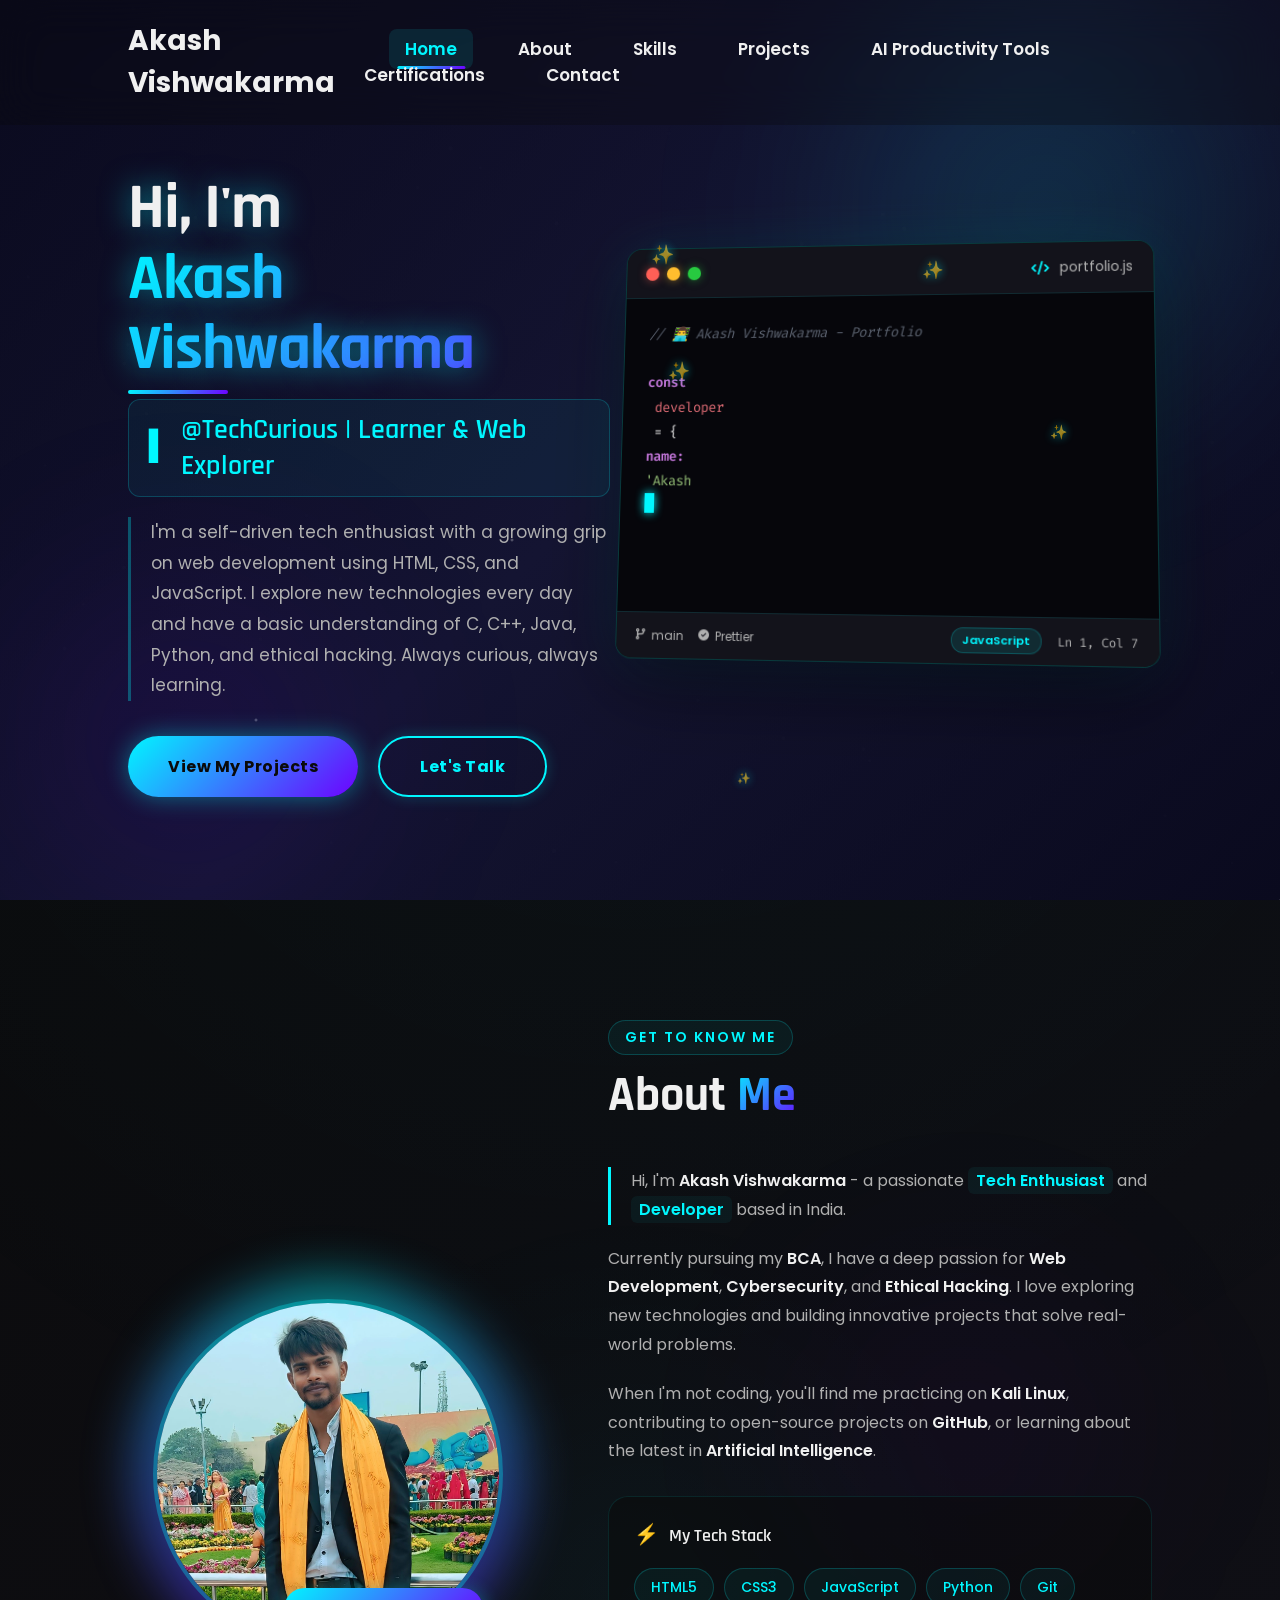
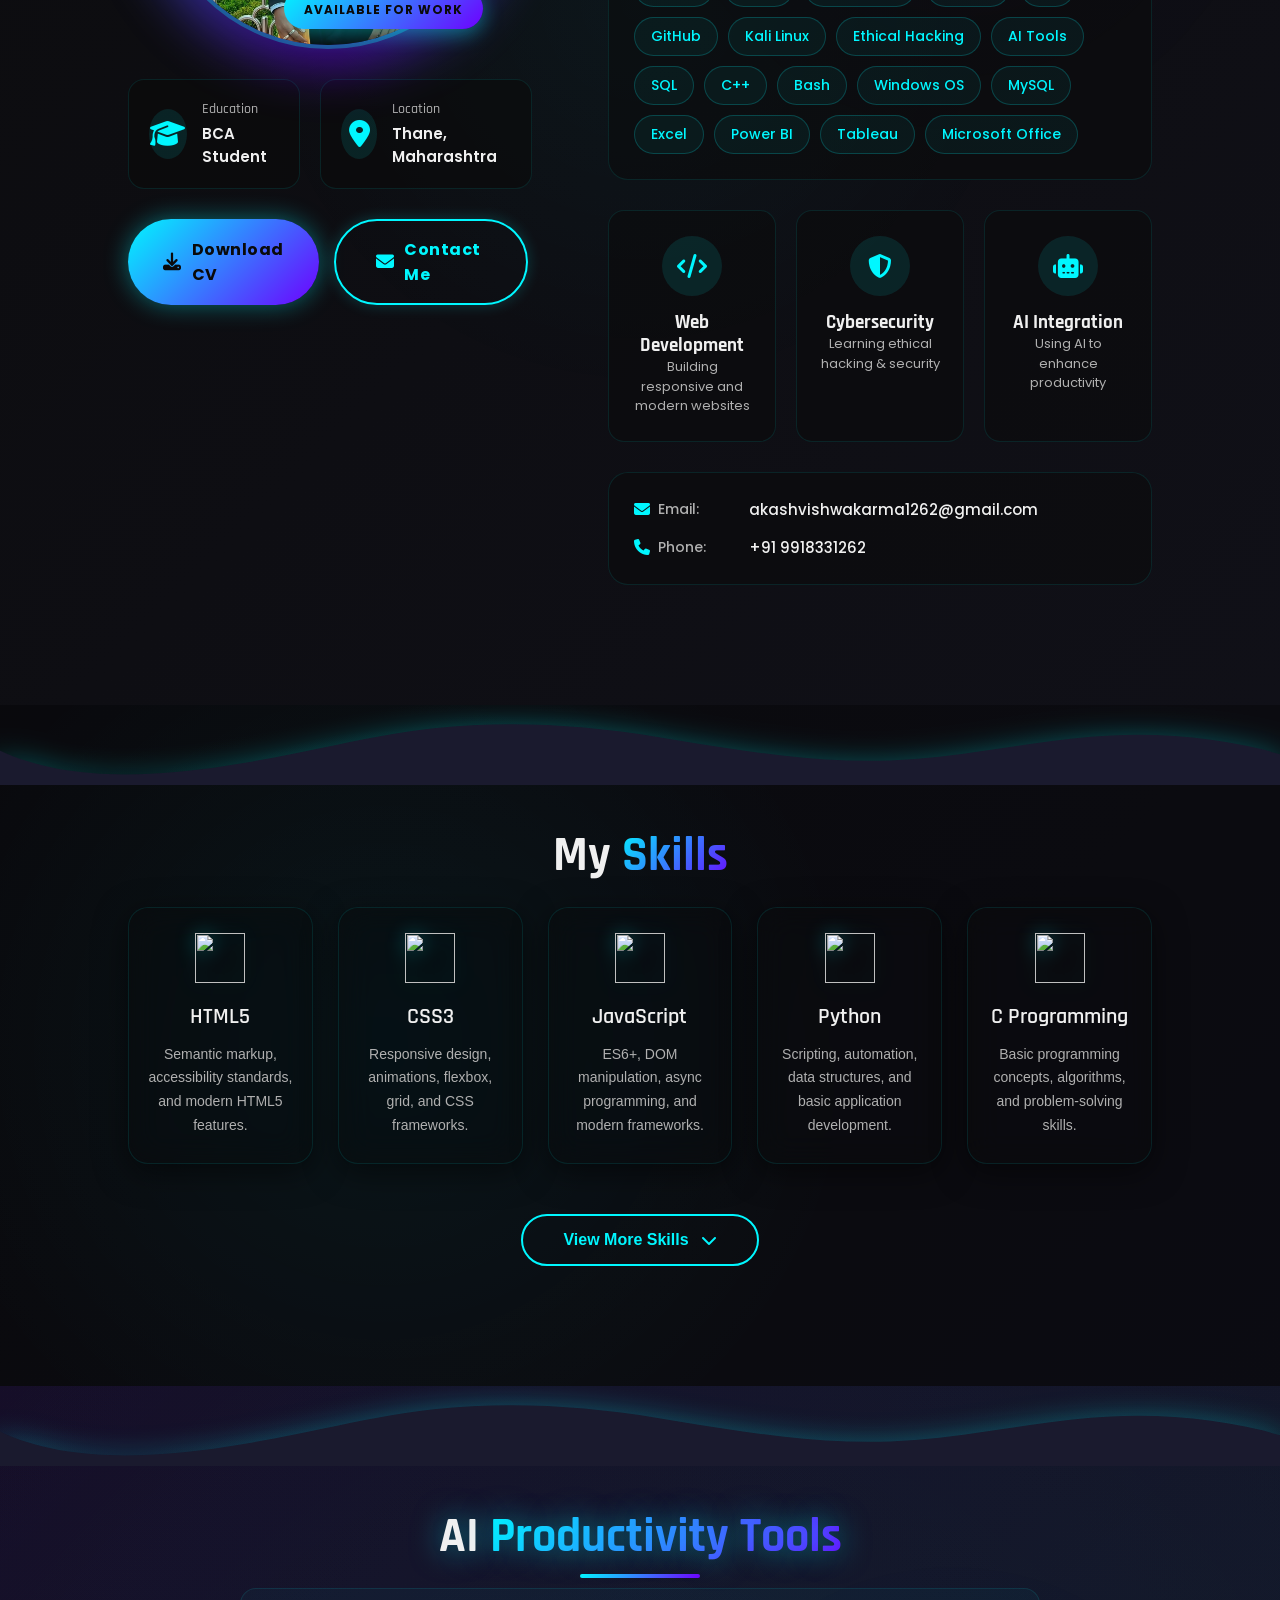
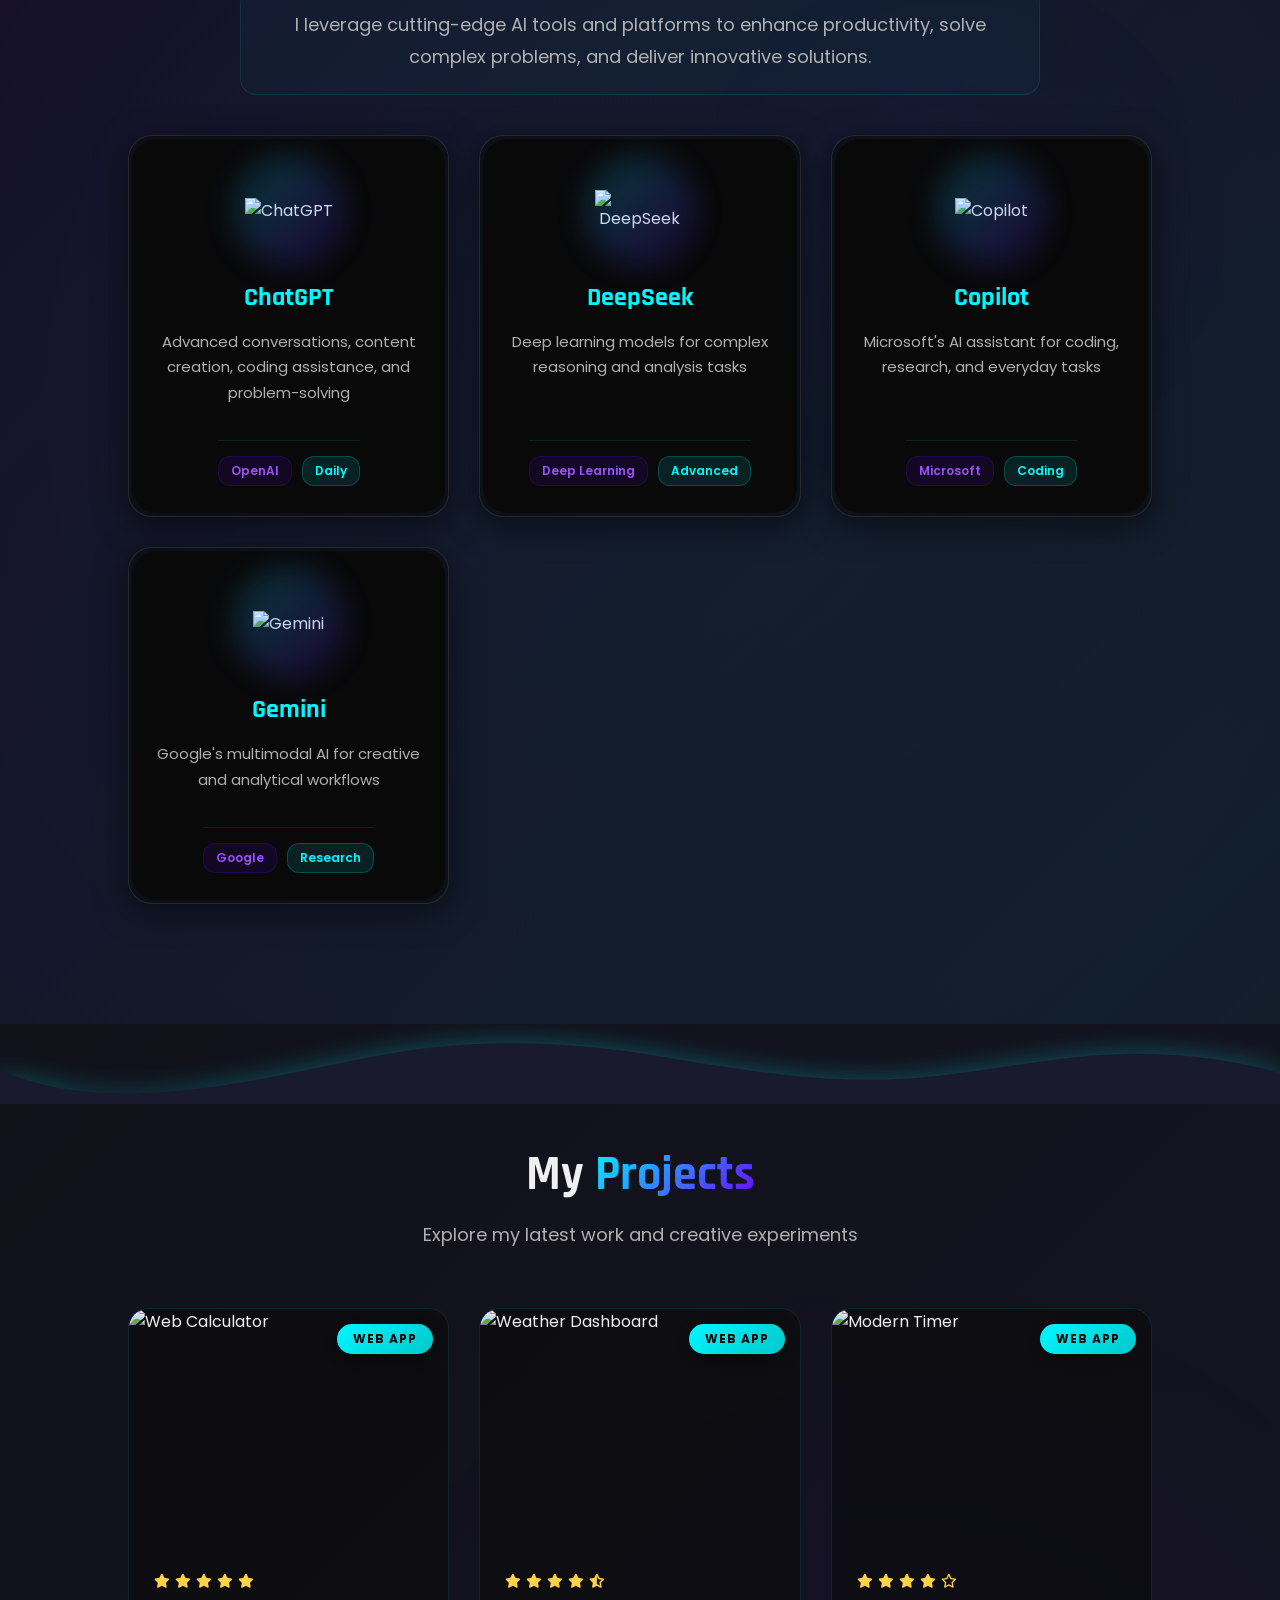
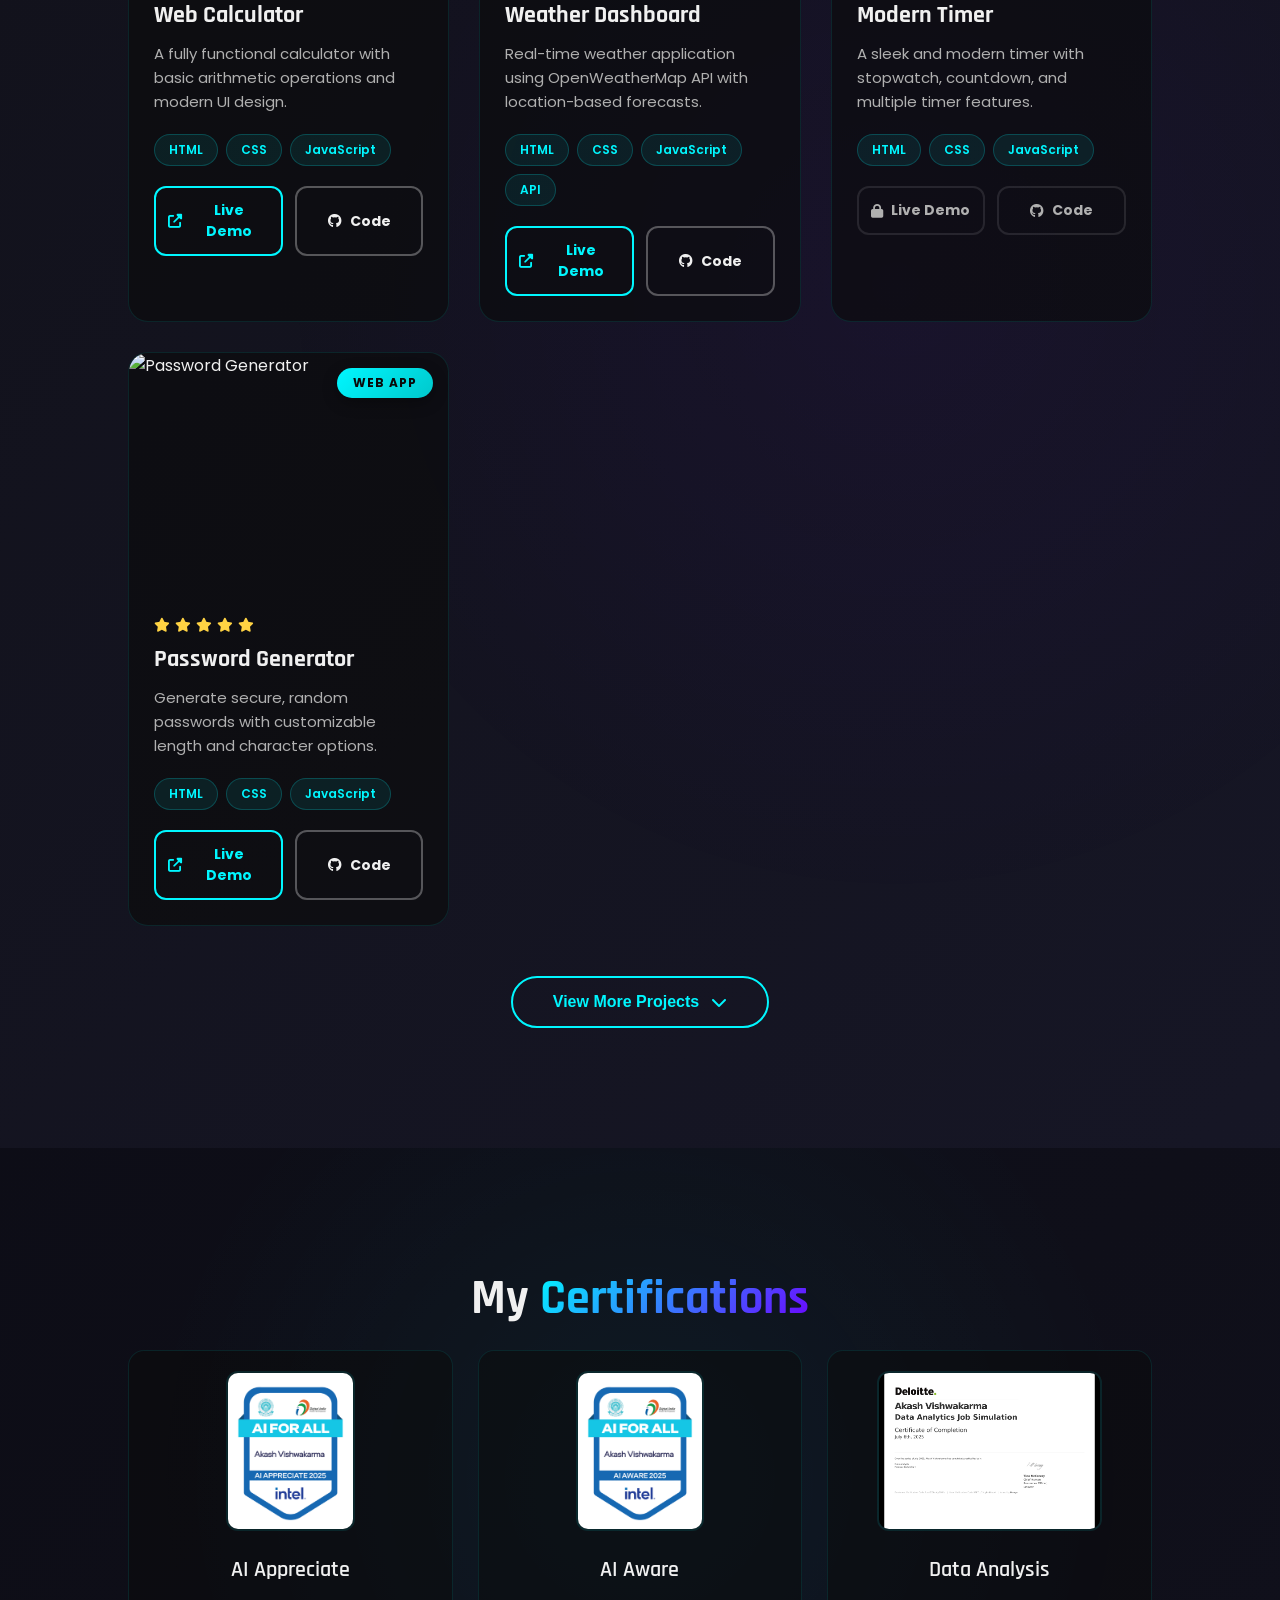
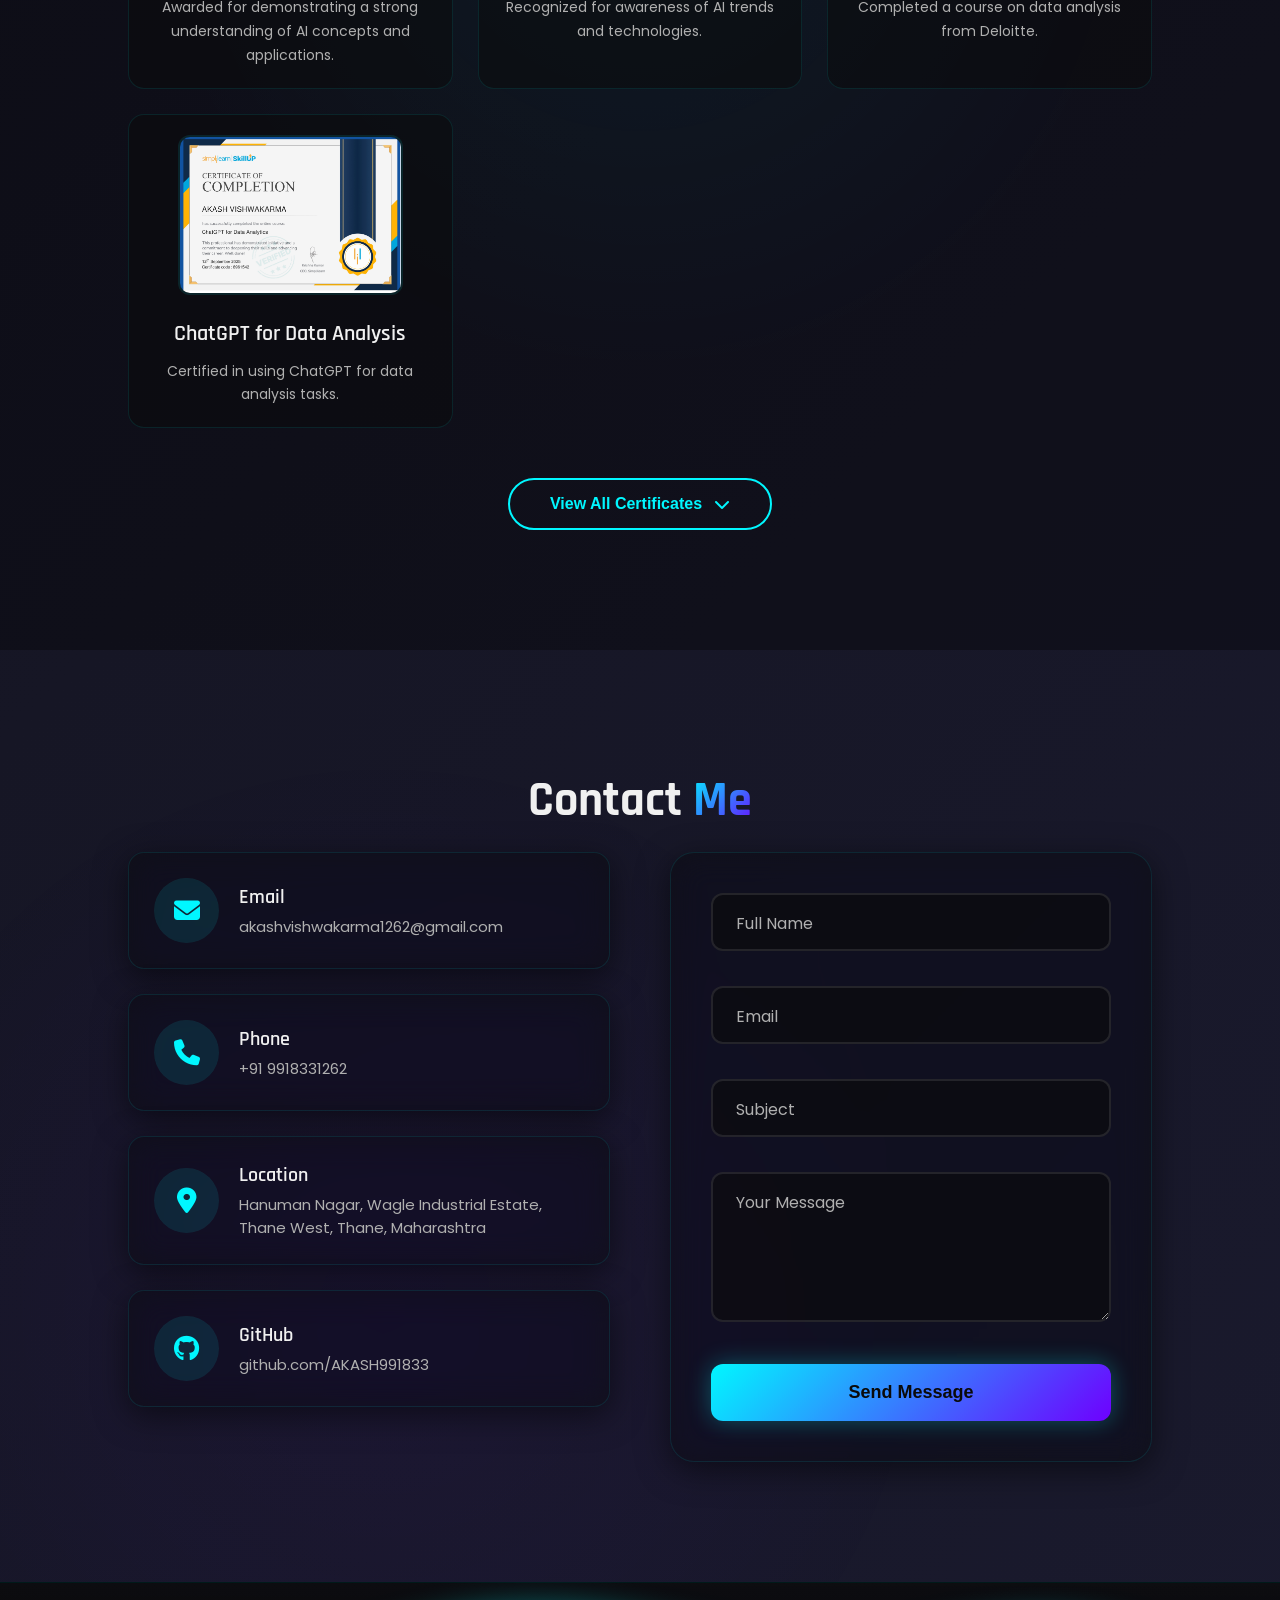
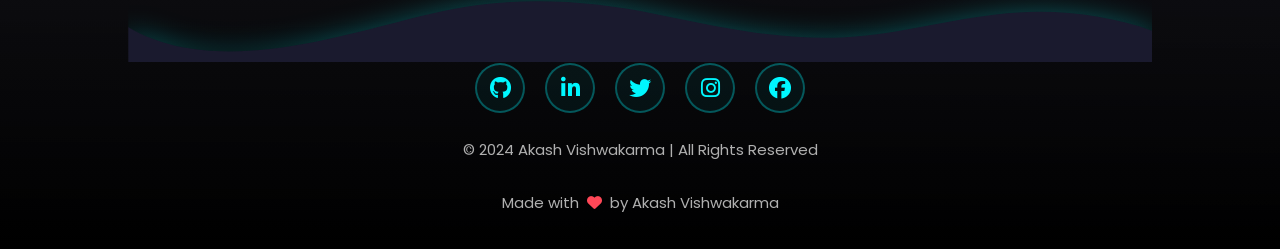
==== index.html @ 35d96f01 "Update live demo link in project actions" ====
<!DOCTYPE html>
<html lang="en">

<head>
    <meta charset="UTF-8">
    <meta name="viewport" content="width=device-width, initial-scale=1.0">
    <meta name="description" content="Portfolio of Akash Vishwakarma - Tech enthusiast skilled in Web Development, Python, Ethical Hacking, and AI.">
    <meta name="keywords" content="Akash Vishwakarma, Portfolio, Web Developer, Ethical Hacking, Python, JavaScript, AI">
    <meta name="author" content="Akash Vishwakarma">
    
    <!-- Favicon -->
    <link rel="icon" type="image/x-icon" href="krish.jpg">
    
    <!-- Open Graph / Facebook -->
    <meta property="og:type" content="website">
    <meta property="og:url" content="https://akash991833.github.io/portfolio/">
    <meta property="og:title" content="Akash Vishwakarma | Portfolio">
    <meta property="og:description" content="Tech enthusiast skilled in Web Development, Python, Ethical Hacking, and AI.">
    <meta property="og:image" content="https://akash991833.github.io/portfolio/krish.jpg">
    
    <!-- Twitter Card -->
    <meta property="twitter:card" content="summary_large_image">
    <meta property="twitter:url" content="https://akash991833.github.io/portfolio/">
    <meta property="twitter:title" content="Akash Vishwakarma | Portfolio">
    <meta property="twitter:description" content="Tech enthusiast skilled in Web Development, Python, Ethical Hacking, and AI.">
    <meta property="twitter:image" content="https://akash991833.github.io/portfolio/krish.jpg">
    
    <title>Akash Vishwakarma | Portfolio</title>
    <link rel="preconnect" href="https://fonts.googleapis.com">
    <link rel="preconnect" href="https://fonts.gstatic.com" crossorigin>
    <link href="https://fonts.googleapis.com/css2?family=Fira+Code:wght@400;500;600&family=Rajdhani:wght@300;400;500;600;700&display=swap" rel="stylesheet">
    <link rel="stylesheet" href="https://cdnjs.cloudflare.com/ajax/libs/font-awesome/6.4.0/css/all.min.css">
    <link rel="stylesheet" href="style.css">
    <link rel="stylesheet" href="particle-network.css">
</head>

<body>
    <!-- Preloader -->
    <div class="preloader" id="preloader">
        <div class="preloader-content">
            <div class="preloader-logo">AKASH</div>
            <div class="loader"></div>
            <p class="preloader-text">Loading Portfolio...</p>
        </div>
    </div>

    <!-- Scroll Progress Bar -->
    <div class="scroll-progress" id="scrollProgress"></div>

    <!-- Back to Top Button -->
    <div class="back-to-top" id="backToTop">
        <i class="fas fa-arrow-up"></i>
    </div>

    <!-- Header -->
    <header>
        <a href="#home" class="logo" aria-label="Akash Vishwakarma - Home">Akash Vishwakarma</a>
        <button class="menu-btn" aria-label="Toggle Navigation Menu">
            <i class="fas fa-bars" aria-hidden="true"></i>
        </button>
        <nav class="navbar" aria-label="Main Navigation">
            <a href="#home">Home</a>
            <a href="#about">About</a>
            <a href="#skills">Skills</a>
            <a href="#projects">Projects</a>
            <a href="#ai">AI Productivity Tools</a>
            <a href="#certifications">Certifications</a>
            <a href="#contact">Contact</a>
        </nav>
    </header>

    <!-- Hero Section -->
    <section class="hero" id="home">
        <!-- Video Background -->
        <div class="video-background">
            <video autoplay muted loop playsinline id="hero-video" preload="auto" poster="">
                <source src="https://cdn.pixabay.com/video/2020/05/25/39399-426373828_large.mp4" type="video/mp4">
                Your browser does not support the video tag.
            </video>
            <div class="video-overlay"></div>
        </div>

        <div class="hero-content">
            <h1>Hi, I'm <span>Akash Vishwakarma</span></h1>
            <h2 class="typing-text">@TechCurious | Learner & Web Explorer</h2>
            <p>
                I'm a self-driven tech enthusiast with a growing grip on web development using HTML, CSS, and
                JavaScript. I explore new technologies every day and have a basic understanding of C, C++, Java, Python,
                and ethical hacking. Always curious, always learning.
            </p>

            <div class="btn-box">
                <a href="#projects" class="btn">View My Projects</a>
                <a href="#contact" class="btn btn-outline">Let's Talk</a>
            </div>
        </div>
        
        <!-- Code Editor Animation (Right Side) -->
        <div class="hero-visual" aria-hidden="true">
            <div class="code-editor">
                <div class="editor-header">
                    <div class="editor-buttons">
                        <span class="btn-close"></span>
                        <span class="btn-minimize"></span>
                        <span class="btn-maximize"></span>
                    </div>
                    <div class="editor-title">
                        <i class="fas fa-code"></i>
                        <span>portfolio.js</span>
                    </div>
                </div>
                <div class="editor-body">
                    <pre><code id="typewriter-code"></code></pre>
                    <div class="cursor-blink"></div>
                </div>
                <div class="editor-footer">
                    <div class="editor-status">
                        <span class="status-item"><i class="fas fa-code-branch"></i> main</span>
                        <span class="status-item"><i class="fas fa-check-circle"></i> Prettier</span>
                    </div>
                    <div class="editor-info">
                        <span class="lang-badge">JavaScript</span>
                        <span class="line-col">Ln <span id="line-num">1</span>, Col <span id="col-num">1</span></span>
                    </div>
                </div>
            </div>
            
            <!-- Floating Code Snippets -->
            <div class="floating-code floating-code-1">
                <span class="code-tag">&lt;Developer /&gt;</span>
            </div>
            <div class="floating-code floating-code-2">
                <span class="code-tag">const skills = ['Web Dev', 'Python', 'AI'];</span>
            </div>
            <div class="floating-code floating-code-3">
                <span class="code-tag">console.log('Hello World');</span>
            </div>
        </div>
        
        <div class="particles" id="particles-js" aria-hidden="true"></div>
        <div class="particle-network-animation" aria-hidden="true"></div>
    </section>

    <!-- About Section -->
    <section class="about" id="about">
        <div class="about-container">
            <!-- Left Side - Image -->
            <div class="about-left">
                <div class="about-image-wrapper">
                    <div class="about-image-glow"></div>
                    <img src="krish.jpg" alt="Akash Vishwakarma" class="about-image">
                    <div class="about-badge">
                        <span class="badge-text">Available for Work</span>
                    </div>
                </div>
                
                <!-- Quick Info Cards -->
                <div class="about-info-cards">
                    <div class="info-card">
                        <i class="fas fa-graduation-cap"></i>
                        <div>
                            <h4>Education</h4>
                            <p>BCA Student</p>
                        </div>
                    </div>
                    <div class="info-card">
                        <i class="fas fa-map-marker-alt"></i>
                        <div>
                            <h4>Location</h4>
                            <p>Thane, Maharashtra</p>
                        </div>
                    </div>
                </div>

                <!-- Action Buttons -->
                <div class="about-actions">
                    <a href="cv.pdf" class="btn" download>
                        <i class="fas fa-download"></i> Download CV
                    </a>
                    <a href="#contact" class="btn btn-outline">
                        <i class="fas fa-envelope"></i> Contact Me
                    </a>
                </div>
            </div>

            <!-- Right Side - Content -->
            <div class="about-right">
                <div class="about-header">
                    <span class="about-subtitle">Get to know me</span>
                    <h2>About <span>Me</span></h2>
                </div>

                <div class="about-description">
                    <p class="intro-text">
                        Hi, I'm <strong>Akash Vishwakarma</strong> - a passionate 
                        <span class="highlight">Tech Enthusiast</span> and 
                        <span class="highlight">Developer</span> based in India.
                    </p>
                    
                    <p>
                        Currently pursuing my <strong>BCA</strong>, I have a deep passion for 
                        <strong>Web Development</strong>, <strong>Cybersecurity</strong>, and 
                        <strong>Ethical Hacking</strong>. I love exploring new technologies and 
                        building innovative projects that solve real-world problems.
                    </p>

                    <p>
                        When I'm not coding, you'll find me practicing on 
                        <strong>Kali Linux</strong>, contributing to open-source projects on 
                        <strong>GitHub</strong>, or learning about the latest in 
                        <strong>Artificial Intelligence</strong>.
                    </p>
                </div>

                <!-- Tech Stack -->
                <div class="tech-stack">
                    <h3 class="stack-title">My Tech Stack</h3>
                    <div class="tech-tags">
                        <span class="tech-tag">HTML5</span>
                        <span class="tech-tag">CSS3</span>
                        <span class="tech-tag">JavaScript</span>
                        <span class="tech-tag">Python</span>
                        <span class="tech-tag">Git</span>
                        <span class="tech-tag">GitHub</span>
                        <span class="tech-tag">Kali Linux</span>
                        <span class="tech-tag">Ethical Hacking</span>
                        <span class="tech-tag">AI Tools</span>
                        <span class="tech-tag">SQL</span>
                        <span class="tech-tag">C++</span>
                        <span class="tech-tag">Bash</span>
                        <span class="tech-tag">Windows OS</span>
                        <span class="tech-tag">MySQL</span>
                        <span class="tech-tag">Excel</span>
                        <span class="tech-tag">Power BI</span>
                        <span class="tech-tag">Tableau</span>
                        <span class="tech-tag">Microsoft Office</span>

                    </div>
                </div>

                <!-- What I Do -->
                <div class="what-i-do">
                    <div class="service-card">
                        <div class="service-icon">
                            <i class="fas fa-code" aria-hidden="true"></i>
                        </div>
                        <h3>Web Development</h3>
                        <p>Building responsive and modern websites</p>
                    </div>
                    <div class="service-card">
                        <div class="service-icon">
                            <i class="fas fa-shield-alt" aria-hidden="true"></i>
                        </div>
                        <h3>Cybersecurity</h3>
                        <p>Learning ethical hacking & security</p>
                    </div>
                    <div class="service-card">
                        <div class="service-icon">
                            <i class="fas fa-robot" aria-hidden="true"></i>
                        </div>
                        <h3>AI Integration</h3>
                        <p>Using AI to enhance productivity</p>
                    </div>
                </div>

                <!-- Personal Info -->
                <div class="personal-info">
                    <div class="info-row">
                        <span class="info-label"><i class="fas fa-envelope" aria-hidden="true"></i> Email:</span>
                        <a href="mailto:akashvishwakarma1262@gmail.com" class="info-value">akashvishwakarma1262@gmail.com</a>
                    </div>
                    <div class="info-row">
                        <span class="info-label"><i class="fas fa-phone" aria-hidden="true"></i> Phone:</span>
                        <a href="tel:+919918331262" class="info-value">+91 9918331262</a>
                    </div>
                </div>
            </div>
        </div>
    </section>

    <!-- Skills Section -->
    <section class="skills" id="skills">
        <div class="wave-divider wave-divider-top" aria-hidden="true">
            <svg viewBox="0 0 1200 120" preserveAspectRatio="none">
                <path class="wave-path" d="M0,0V46.29c47.79,22.2,103.59,32.17,158,28,70.36-5.37,136.33-33.31,206.8-37.5C438.64,32.43,512.34,53.67,583,72.05c69.27,18,138.3,24.88,209.4,13.08,36.15-6,69.85-17.84,104.45-29.34C989.49,25,1113-14.29,1200,52.47V0Z"/>
            </svg>
        </div>
        <h2>My <span>Skills</span></h2>
        <div class="skills-container">
            <!-- Visible Skills (5) -->
            <button class="skill-card glass"
                onclick="window.open('https://developer.mozilla.org/en-US/docs/Web/HTML', '_blank')"
                aria-label="Learn more about HTML5">
                <img src="https://cdn.jsdelivr.net/gh/devicons/devicon/icons/html5/html5-original.svg" alt="" aria-hidden="true"
                    style="width: 50px; height: 50px; margin-bottom: 20px;">
                <h3>HTML5</h3>
                <p>Semantic markup, accessibility standards, and modern HTML5 features.</p>
            </button>
            <button class="skill-card glass"
                onclick="window.open('https://developer.mozilla.org/en-US/docs/Web/CSS', '_blank')"
                aria-label="Learn more about CSS3">
                <img src="https://cdn.jsdelivr.net/gh/devicons/devicon/icons/css3/css3-original.svg" alt="" aria-hidden="true"
                    style="width: 50px; height: 50px; margin-bottom: 20px;">
                <h3>CSS3</h3>
                <p>Responsive design, animations, flexbox, grid, and CSS frameworks.</p>
            </button>
            <button class="skill-card glass"
                onclick="window.open('https://developer.mozilla.org/en-US/docs/Web/JavaScript', '_blank')"
                aria-label="Learn more about JavaScript">
                <img src="https://cdn.jsdelivr.net/gh/devicons/devicon/icons/javascript/javascript-original.svg"
                    alt="" aria-hidden="true" style="width: 50px; height: 50px; margin-bottom: 20px;">
                <h3>JavaScript</h3>
                <p>ES6+, DOM manipulation, async programming, and modern frameworks.</p>
            </button>
            <button class="skill-card glass" onclick="window.open('https://docs.python.org/3/', '_blank')"
                aria-label="Learn more about Python">
                <img src="https://cdn.jsdelivr.net/gh/devicons/devicon/icons/python/python-original.svg" alt="" aria-hidden="true"
                    style="width: 50px; height: 50px; margin-bottom: 20px;">
                <h3>Python</h3>
                <p>Scripting, automation, data structures, and basic application development.</p>
            </button>
            <button class="skill-card glass" onclick="window.open('https://devdocs.io/c/', '_blank')"
                aria-label="Learn more about C Programming">
                <img src="https://cdn.jsdelivr.net/gh/devicons/devicon/icons/c/c-original.svg" alt="" aria-hidden="true"
                    style="width: 50px; height: 50px; margin-bottom: 20px;">
                <h3>C Programming</h3>
                <p>Basic programming concepts, algorithms, and problem-solving skills.</p>
            </button>
            <!-- Hidden Skills (7) -->
            <button class="skill-card glass hidden-skill" onclick="window.open('https://devdocs.io/cpp/', '_blank')"
                aria-label="Learn more about C++">
                <img src="https://cdn.jsdelivr.net/gh/devicons/devicon/icons/cplusplus/cplusplus-original.svg" alt="" aria-hidden="true"
                    style="width: 50px; height: 50px; margin-bottom: 20px;">
                <h3>C++</h3>
                <p>Object-oriented programming, data structures, and algorithms.</p>
            </button>
            <button class="skill-card glass hidden-skill" onclick="window.open('https://www.gnu.org/software/bash/manual/', '_blank')"
                aria-label="Learn more about CMD/Bash">
                <img src="https://cdn.jsdelivr.net/gh/devicons/devicon/icons/bash/bash-original.svg" alt="" aria-hidden="true"
                    style="width: 50px; height: 50px; margin-bottom: 20px;">
                <h3>CMD/Bash</h3>
                <p>Basic command line operations, file management, and scripting.</p>
            </button>
            <button class="skill-card glass hidden-skill" onclick="window.open('https://git-scm.com/doc', '_blank')"
                aria-label="Learn more about Git/GitHub">
                <img src="https://cdn.jsdelivr.net/gh/devicons/devicon/icons/git/git-original.svg" alt="" aria-hidden="true"
                    style="width: 50px; height: 50px; margin-bottom: 20px;">
                <h3>Git/GitHub</h3>
                <p>Version control, collaboration, and project management.</p>
            </button>
            <button class="skill-card glass hidden-skill" onclick="window.open('https://www.kali.org/docs/', '_blank')"
                aria-label="Learn more about Kali Linux">
                <img src="https://images.hdqwalls.com/wallpapers/kali-linux-4k-pm.jpg" alt="" aria-hidden="true"
                    style="width: 50px; height: 50px; margin-bottom: 20px;">
                <h3>Kali Linux</h3>
                <p>Penetration testing, security research, and ethical hacking platform.</p>
            </button>
            <button class="skill-card glass hidden-skill" onclick="window.open('https://learn.microsoft.com/en-us/windows/', '_blank')"
                aria-label="Learn more about Windows OS">
                <img src="https://cdn.jsdelivr.net/gh/devicons/devicon/icons/windows8/windows8-original.svg"
                    alt="" aria-hidden="true" style="width: 50px; height: 50px; margin-bottom: 20px;">
                <h3>Windows OS</h3>
                <p>System administration, troubleshooting, and software development.</p>
            </button>
            <button class="skill-card glass hidden-skill" onclick="window.open('https://www.mysql.com/', '_blank')"
                aria-label="Learn more about MySQL">
                <img src="https://cdn.jsdelivr.net/gh/devicons/devicon/icons/mysql/mysql-original.svg"
                    alt="" aria-hidden="true" style="width: 50px; height: 50px; margin-bottom: 20px;">
                <h3>MySQL</h3>
                <p>Database management and SQL queries.</p>
            </button>
            <button class="skill-card glass hidden-skill" onclick="window.open('https://www.excel.com/', '_blank')"
                aria-label="Learn more about Excel">
                <img src="https://cdn.jsdelivr.net/gh/devicons/devicon/icons/excel/excel-original.svg"
                    alt="" aria-hidden="true" style="width: 50px; height: 50px; margin-bottom: 20px;">
                <h3>Excel</h3>
                <p>Data analysis, formulas, and spreadsheets.</p>
            </button>
        </div>
        <div class="view-more-container">
            <button class="view-more-btn" id="view-more-skills">
                <span>View More Skills</span>
                <i class="fas fa-chevron-down"></i>
            </button>
        </div>
    </section>

    <!-- AI Expertise Section -->
    <section class="ai-section" id="ai">
        <div class="wave-divider wave-divider-top">
            <svg viewBox="0 0 1200 120" preserveAspectRatio="none">
                <path class="wave-path" d="M0,0V46.29c47.79,22.2,103.59,32.17,158,28,70.36-5.37,136.33-33.31,206.8-37.5C438.64,32.43,512.34,53.67,583,72.05c69.27,18,138.3,24.88,209.4,13.08,36.15-6,69.85-17.84,104.45-29.34C989.49,25,1113-14.29,1200,52.47V0Z"/>
            </svg>
        </div>
        <h2>AI <span>Productivity Tools</span></h2>
        <p class="ai-intro">I leverage cutting-edge AI tools and platforms to enhance productivity, solve complex problems, and deliver innovative solutions.</p>
        
        <div class="ai-tools-container">
            <div class="ai-tool-card glass" onclick="openWithConfirm('https://chat.openai.com/')">
                <div class="ai-icon-wrapper">
                    <div class="ai-icon-bg"></div>
                    <img src="https://upload.wikimedia.org/wikipedia/commons/0/04/ChatGPT_logo.svg" alt="ChatGPT">
                </div>
                <h3>ChatGPT</h3>
                <p>Advanced conversations, content creation, coding assistance, and problem-solving</p>
                <div class="ai-card-footer">
                    <span class="ai-tag">OpenAI</span>
                    <span class="ai-usage">Daily</span>
                </div>
            </div>

            <div class="ai-tool-card glass" onclick="openWithConfirm('https://www.deepseek.com/')">
                <div class="ai-icon-wrapper">
                    <div class="ai-icon-bg"></div>
                    <img src="https://static.cdnlogo.com/logos/d/9/deepseek.svg" alt="DeepSeek">
                </div>
                <h3>DeepSeek</h3>
                <p>Deep learning models for complex reasoning and analysis tasks</p>
                <div class="ai-card-footer">
                    <span class="ai-tag">Deep Learning</span>
                    <span class="ai-usage">Advanced</span>
                </div>
            </div>

            <div class="ai-tool-card glass" onclick="openWithConfirm('https://copilot.microsoft.com/')">
                <div class="ai-icon-wrapper">
                    <div class="ai-icon-bg"></div>
                    <img src="https://raw.githubusercontent.com/PKief/vscode-material-icon-theme/main/icons/copilot.svg" alt="Copilot">
                </div>
                <h3>Copilot</h3>
                <p>Microsoft's AI assistant for coding, research, and everyday tasks</p>
                <div class="ai-card-footer">
                    <span class="ai-tag">Microsoft</span>
                    <span class="ai-usage">Coding</span>
                </div>
            </div>

            <div class="ai-tool-card glass" onclick="openWithConfirm('https://gemini.google.com/')">
                <div class="ai-icon-wrapper">
                    <div class="ai-icon-bg"></div>
                    <img src="https://upload.wikimedia.org/wikipedia/commons/8/8a/Google_Gemini_logo.svg" alt="Gemini">
                </div>
                <h3>Gemini</h3>
                <p>Google's multimodal AI for creative and analytical workflows</p>
                <div class="ai-card-footer">
                    <span class="ai-tag">Google</span>
                    <span class="ai-usage">Research</span>
                </div>
            </div>
        </div>
    </section>

    <!-- Projects Section -->
    <section class="projects" id="projects">
        <div class="wave-divider wave-divider-top">
            <svg viewBox="0 0 1200 120" preserveAspectRatio="none">
                <path class="wave-path" d="M0,0V46.29c47.79,22.2,103.59,32.17,158,28,70.36-5.37,136.33-33.31,206.8-37.5C438.64,32.43,512.34,53.67,583,72.05c69.27,18,138.3,24.88,209.4,13.08,36.15-6,69.85-17.84,104.45-29.34C989.49,25,1113-14.29,1200,52.47V0Z"/>
            </svg>
        </div>
        
        <div class="projects-header">
            <h2>My <span>Projects</span></h2>
            <p class="projects-subtitle">Explore my latest work and creative experiments</p>
        </div>

        <div class="projects-grid">
            <!-- Project 1: Calculator -->
            <div class="project-card pro" data-category="web">
                <div class="project-image-wrapper">
                    <div class="project-overlay">
                        <div class="overlay-content">
                            <button class="preview-btn" onclick="openProjectModal('calculator')">
                                <i class="fas fa-eye"></i> Preview
                            </button>
                        </div>
                    </div>
                    <div class="project-badge web">Web App</div>
                    <img src="https://i.pinimg.com/736x/8e/ad/bd/8eadbd95cbcdda23f44b8c7b05ab7931.jpg" 
                         alt="Web Calculator" 
                         class="project-img"
                         loading="lazy">
                </div>
                <div class="project-content">
                    <div class="project-rating">
                        <i class="fas fa-star"></i>
                        <i class="fas fa-star"></i>
                        <i class="fas fa-star"></i>
                        <i class="fas fa-star"></i>
                        <i class="fas fa-star"></i>
                    </div>
                    <h3 class="project-title">Web Calculator</h3>
                    <p class="project-desc">A fully functional calculator with basic arithmetic operations and modern UI design.</p>
                    <div class="project-tech">
                        <span class="tech-badge">HTML</span>
                        <span class="tech-badge">CSS</span>
                        <span class="tech-badge">JavaScript</span>
                    </div>
                    <div class="project-actions">
                        <a href="https://akash991833.github.io/Simple-Web-Calculator/" target="_blank" class="action-btn live">
                            <i class="fas fa-external-link-alt"></i> Live Demo
                        </a>
                        <a href="https://github.com/AKASH991833/Simple-Web-Calculator" target="_blank" class="action-btn code">
                            <i class="fab fa-github"></i> Code
                        </a>
                    </div>
                </div>
            </div>

            <!-- Project 2: Weather App -->
            <div class="project-card pro" data-category="web">
                <div class="project-image-wrapper">
                    <div class="project-overlay">
                        <div class="overlay-content">
                            <button class="preview-btn" onclick="openProjectModal('weather')">
                                <i class="fas fa-eye"></i> Preview
                            </button>
                        </div>
                    </div>
                    <div class="project-badge web">Web App</div>
                    <img src="https://images.unsplash.com/photo-1592210454359-9043f067919b?w=800&auto=format&fit=crop" 
                         alt="Weather Dashboard" 
                         class="project-img"
                         loading="lazy">
                </div>
                <div class="project-content">
                    <div class="project-rating">
                        <i class="fas fa-star"></i>
                        <i class="fas fa-star"></i>
                        <i class="fas fa-star"></i>
                        <i class="fas fa-star"></i>
                        <i class="fas fa-star-half-alt"></i>
                    </div>
                    <h3 class="project-title">Weather Dashboard</h3>
                    <p class="project-desc">Real-time weather application using OpenWeatherMap API with location-based forecasts.</p>
                    <div class="project-tech">
                        <span class="tech-badge">HTML</span>
                        <span class="tech-badge">CSS</span>
                        <span class="tech-badge">JavaScript</span>
                        <span class="tech-badge">API</span>
                    </div>
                    <div class="project-actions">
                        <a href="https://akash991833.github.io/Weather_Website/" target="_blank" class="action-btn live">
                            <i class="fas fa-external-link-alt"></i> Live Demo
                        </a>
                        <a href="https://github.com/AKASH991833/Weather_Website" target="_blank" class="action-btn code">
                            <i class="fab fa-github"></i> Code
                        </a>
                    </div>
                </div>
            </div>

            <!-- Project 3: Timer -->
            <div class="project-card pro" data-category="web">
                <div class="project-image-wrapper">
                    <div class="project-overlay">
                        <div class="overlay-content">
                            <button class="preview-btn" onclick="openProjectModal('timer')">
                                <i class="fas fa-eye"></i> Preview
                            </button>
                        </div>
                    </div>
                    <div class="project-badge web">Web App</div>
                    <img src="https://images.unsplash.com/photo-1508962914676-134849a727f0?w=800&auto=format&fit=crop" 
                         alt="Modern Timer" 
                         class="project-img"
                         loading="lazy">
                </div>
                <div class="project-content">
                    <div class="project-rating">
                        <i class="fas fa-star"></i>
                        <i class="fas fa-star"></i>
                        <i class="fas fa-star"></i>
                        <i class="fas fa-star"></i>
                        <i class="far fa-star"></i>
                    </div>
                    <h3 class="project-title">Modern Timer</h3>
                    <p class="project-desc">A sleek and modern timer with stopwatch, countdown, and multiple timer features.</p>
                    <div class="project-tech">
                        <span class="tech-badge">HTML</span>
                        <span class="tech-badge">CSS</span>
                        <span class="tech-badge">JavaScript</span>
                    </div>
                    <div class="project-actions">
                        <a href="https://akash991833.github.io/Modern-Timer/" target="_blank" class="action-btn live disabled">
                            <i class="fas fa-lock"></i> Live Demo
                        </a>
                        <a href="#" target="_blank" class="action-btn code disabled">
                            <i class="fab fa-github"></i> Code
                        </a>
                    </div>
                </div>
            </div>

            <!-- Project 4: Password Generator -->
            <div class="project-card pro" data-category="web">
                <div class="project-image-wrapper">
                    <div class="project-overlay">
                        <div class="overlay-content">
                            <button class="preview-btn" onclick="openProjectModal('password')">
                                <i class="fas fa-eye"></i> Preview
                            </button>
                        </div>
                    </div>
                    <div class="project-badge web">Web App</div>
                    <img src="https://i.pinimg.com/736x/68/11/54/681154895992fda639bcf1642cdddb12.jpg" 
                         alt="Password Generator" 
                         class="project-img"
                         loading="lazy">
                </div>
                <div class="project-content">
                    <div class="project-rating">
                        <i class="fas fa-star"></i>
                        <i class="fas fa-star"></i>
                        <i class="fas fa-star"></i>
                        <i class="fas fa-star"></i>
                        <i class="fas fa-star"></i>
                    </div>
                    <h3 class="project-title">Password Generator</h3>
                    <p class="project-desc">Generate secure, random passwords with customizable length and character options.</p>
                    <div class="project-tech">
                        <span class="tech-badge">HTML</span>
                        <span class="tech-badge">CSS</span>
                        <span class="tech-badge">JavaScript</span>
                    </div>
                    <div class="project-actions">
                        <a href="random-password.html" target="_blank" class="action-btn live">
                            <i class="fas fa-external-link-alt"></i> Live Demo
                        </a>
                        <a href="https://github.com/AKASH991833" target="_blank" class="action-btn code">
                            <i class="fab fa-github"></i> Code
                        </a>
                    </div>
                </div>
            </div>

            <!-- Project 5: Video Downloader -->
            <div class="project-card pro hidden-project" data-category="python">
                <div class="project-image-wrapper">
                    <div class="project-overlay">
                        <div class="overlay-content">
                            <button class="preview-btn" onclick="openProjectModal('downloader')">
                                <i class="fas fa-eye"></i> Preview
                            </button>
                        </div>
                    </div>
                    <div class="project-badge python">Python</div>
                    <img src="https://images.unsplash.com/photo-1485846234645-a62644f84728?w=800&auto=format&fit=crop" 
                         alt="Video Downloader" 
                         class="project-img"
                         loading="lazy">
                </div>
                <div class="project-content">
                    <div class="project-rating">
                        <i class="fas fa-star"></i>
                        <i class="fas fa-star"></i>
                        <i class="fas fa-star"></i>
                        <i class="fas fa-star"></i>
                        <i class="fas fa-star-half-alt"></i>
                    </div>
                    <h3 class="project-title">Video Downloader</h3>
                    <p class="project-desc">Download videos from YouTube and Instagram with quality selection options.</p>
                    <div class="project-tech">
                        <span class="tech-badge">Python</span>
                        <span class="tech-badge">Flask</span>
                        <span class="tech-badge">API</span>
                    </div>
                    <div class="project-actions">
                        <a href="video-downloader.html" target="_blank" class="action-btn live">
                            <i class="fas fa-external-link-alt"></i> Live Demo
                        </a>
                        <a href="https://github.com/AKASH991833" target="_blank" class="action-btn code">
                            <i class="fab fa-github"></i> Code
                        </a>
                    </div>
                </div>
            </div>

            <!-- Project 6: Duplicate File Remover -->
            <div class="project-card pro hidden-project" data-category="python">
                <div class="project-image-wrapper">
                    <div class="project-overlay">
                        <div class="overlay-content">
                            <button class="preview-btn" onclick="openProjectModal('duplicate')">
                                <i class="fas fa-eye"></i> Preview
                            </button>
                        </div>
                    </div>
                    <div class="project-badge python">Python</div>
                    <img src="https://images.unsplash.com/photo-1580894732444-8ecded7900cd?w=800&h=600&fit=crop&q=80"
                         alt="Duplicate File Remover"
                         class="project-img"
                         loading="lazy">
                </div>
                <div class="project-content">
                    <div class="project-rating">
                        <i class="fas fa-star"></i>
                        <i class="fas fa-star"></i>
                        <i class="fas fa-star"></i>
                        <i class="fas fa-star"></i>
                        <i class="fas fa-star"></i>
                    </div>
                    <h3 class="project-title">Duplicate File Remover</h3>
                    <p class="project-desc">Windows application that scans and removes duplicate files to free up storage space.</p>
                    <div class="project-tech">
                        <span class="tech-badge">Python</span>
                        <span class="tech-badge">PyInstaller</span>
                        <span class="tech-badge">Windows</span>
                    </div>
                    <div class="project-actions">
                        <a href="https://github.com/AKASH991833/duplicate-file-remover/raw/main/DuplicateFileRemover.exe" target="_blank" class="action-btn live">
                            <i class="fas fa-download"></i> Download .EXE
                        </a>
                        <a href="https://github.com/AKASH991833/duplicate-file-remover" target="_blank" class="action-btn code">
                            <i class="fab fa-github"></i> Code
                        </a>
                    </div>
                </div>
            </div>
        </div>

        <div class="view-more-container">
            <button class="view-more-btn" id="view-more-projects">
                <span>View More Projects</span>
                <i class="fas fa-chevron-down"></i>
            </button>
        </div>
    </section>

    <!-- Project Preview Modal -->
    <div id="project-modal" class="modal">
        <div class="modal-content">
            <span class="modal-close" onclick="closeProjectModal()">&times;</span>
            <div class="modal-body" id="modal-body">
                <!-- Dynamic content will be loaded here -->
            </div>
        </div>
    </div>

    <!-- Certifications Section -->
    <section class="certifications" id="certifications">
        <h2>My <span>Certifications</span></h2>
        <div class="certifications-container">
            <!-- Visible Certifications (5) -->
            <div class="certification-card certification-item">
                <img src="AI_APPRECIATE_BADGE.png" alt="AI Appreciate Badge">
                <h3>AI Appreciate</h3>
                <p>Awarded for demonstrating a strong understanding of AI concepts and applications.</p>
            </div>
            <div class="certification-card certification-item">
                <img src="AI_AWARE_BADGE.png" alt="AI Aware Badge">
                <h3>AI Aware</h3>
                <p>Recognized for awareness of AI trends and technologies.</p>
            </div>
            <div class="certification-card certification-item">
                <img src="Data Analysis_Deloitte.jpg" alt="Data Analysis">
                <h3>Data Analysis</h3>
                <p>Completed a course on data analysis from Deloitte.</p>
            </div>
            <div class="certification-card certification-item">
                <img src="CHATGPT_FOR_DA.jpg" alt="ChatGPT for DA">
                <h3>ChatGPT for Data Analysis</h3>
                <p>Certified in using ChatGPT for data analysis tasks.</p>
            </div>
            <!-- Hidden Certifications (10) -->
            <div class="certification-card certification-item hidden-certification">
                <img src="AI_APPRECIATE_CERTIFICATE.png" alt="AI Appreciate Certificate">
                <h3>AI Appreciation</h3>
                <p>Certificate of appreciation for AI knowledge.</p>
            </div>
            <div class="certification-card certification-item hidden-certification">
                <img src="HP_page-0001.jpg" alt="HackerRank Problems">
                <h3>HackerRank Problems</h3>
                <p>Solved various coding problems on HackerRank platform.</p>
            </div>
            <div class="certification-card certification-item hidden-certification">
                <img src="SQL_FOR_DA_page-0001.jpg" alt="SQL for Data Analysis">
                <h3>SQL for Data Analysis</h3>
                <p>Data analysis projects using SQL queries and database management.</p>
            </div>
            <div class="certification-card certification-item hidden-certification">
                <img src="AI_AWARE_CERTIFICATE.png" alt="AI Aware Certificate">
                <h3>AI Awareness</h3>
                <p>Certificate of awareness in AI.</p>
            </div>
            <div class="certification-card certification-item hidden-certification">
                <img src="Akash_Internship_Declaration_Letter_Deloitte.jpg" alt="Deloitte Internship Letter">
                <h3>Internship Declaration</h3>
                <p>Internship declaration letter from Deloitte.</p>
            </div>
            <div class="certification-card certification-item hidden-certification">
                <img src="Beginners guide to Ethical hacking.jpg" alt="Ethical Hacking">
                <h3>Ethical Hacking</h3>
                <p>Beginner's guide to Ethical Hacking completion.</p>
            </div>
            <div class="certification-card certification-item hidden-certification">
                <img src="Introduction to Data Analytics.jpg" alt="Data Analytics Intro">
                <h3>Intro to Data Analytics</h3>
                <p>Completion of Introduction to Data Analytics.</p>
            </div>
            <div class="certification-card certification-item hidden-certification">
                <img src="javascript_basic.jpg" alt="JavaScript Basic">
                <h3>JavaScript (Basic)</h3>
                <p>Certificate for basic JavaScript skills.</p>
            </div>
            <div class="certification-card certification-item hidden-certification">
                <img src="Python_Basic.jpg" alt="Python Basic">
                <h3>Python (Basic)</h3>
                <p>Certificate for basic Python skills.</p>
            </div>
            <div class="certification-card certification-item hidden-certification">
                <img src="SQL_Basic.jpg" alt="SQL Basic">
                <h3>SQL (Basic)</h3>
                <p>Certificate for basic SQL skills.</p>
            </div>
        </div>
        <div class="view-more-container">
            <button class="view-more-btn" id="view-all-certifications">
                <span>View All Certificates</span>
                <i class="fas fa-chevron-down"></i>
            </button>
        </div>
    </section>

    <!-- Contact Section -->
    <section class="contact" id="contact">
        <h2>Contact <span>Me</span></h2>
        <div class="contact-container">
            <div class="contact-info">
                <div class="contact-card glass">
                    <i class="fas fa-envelope"></i>
                    <div>
                        <h3>Email</h3>
                        <p><a href="mailto:akashvishwakarma1262@gmail.com">akashvishwakarma1262@gmail.com</a></p>
                    </div>
                </div>
                <div class="contact-card glass">
                    <i class="fas fa-phone"></i>
                    <div>
                        <h3>Phone</h3>
                        <p>+91 9918331262</a></p>
                    </div>
                </div>
                <div class="contact-card glass">
                    <i class="fas fa-map-marker-alt"></i>
                    <div>
                        <h3>Location</h3>
                        <p>Hanuman Nagar, Wagle Industrial Estate, Thane West, Thane, Maharashtra </p>
                    </div>
                </div>
                <div class="contact-card glass">
                    <i class="fab fa-github"></i>
                    <div>
                        <h3>GitHub</h3>
                        <p><a href="https://github.com/AKASH991833" target="_blank">github.com/AKASH991833</a></p>
                    </div>
                </div>
            </div>
            <!-- Contact Form - Registered with Formspree -->
            <form class="contact-form glass" action="https://formspree.io/f/xojnpkdk" method="POST">
                <div class="input-box">
                    <input type="text" name="name" required>
                    <label>Full Name</label>
                </div>
                <div class="input-box">
                    <input type="email" name="email" required>
                    <label>Email</label>
                </div>
                <div class="input-box">
                    <input type="text" name="subject" required>
                    <label>Subject</label>
                </div>
                <div class="input-box">
                    <textarea name="message" required></textarea>
                    <label>Your Message</label>
                </div>
                <button type="submit" class="form-btn">Send Message</button>
            </form>
        </div>
    </section>

    <!-- Footer -->
    <footer>
        <div class="wave-divider wave-divider-top">
            <svg viewBox="0 0 1200 120" preserveAspectRatio="none">
                <path class="wave-path" d="M0,0V46.29c47.79,22.2,103.59,32.17,158,28,70.36-5.37,136.33-33.31,206.8-37.5C438.64,32.43,512.34,53.67,583,72.05c69.27,18,138.3,24.88,209.4,13.08,36.15-6,69.85-17.84,104.45-29.34C989.49,25,1113-14.29,1200,52.47V0Z"/>
            </svg>
        </div>
        <div class="footer-bottom">
            <div class="footer-social">
                <a href="https://github.com/AKASH991833" target="_blank"><i class="fab fa-github"></i></a>
                <a href="https://linkedin.com/in/akashvishwakarma" target="_blank"><i class="fab fa-linkedin-in"></i></a>
                <a href="https://twitter.com/akashvishwakarma" target="_blank"><i class="fab fa-twitter"></i></a>
                <a href="https://www.instagram.com/krish_20_vis/" target="_blank"><i class="fab fa-instagram"></i></a>
                <a href="https://www.facebook.com/profile.php?id=100057371780310" target="_blank"><i class="fab fa-facebook"></i></a>
            </div>
            <p>&copy; 2024 Akash Vishwakarma | All Rights Reserved</p>
            <p class="footer-credits">Made with <i class="fas fa-heart"></i> by Akash Vishwakarma</p>
        </div>
    </footer>

    <div id="lightbox" class="lightbox">
        <span class="close-btn">&times;</span>
        <img class="lightbox-content" id="lightbox-img">
    </div>

    <script>
        // ==================== PRELOADER ====================
        // Hide preloader quickly (don't wait for heavy video)
        window.addEventListener('DOMContentLoaded', function() {
            const preloader = document.getElementById('preloader');
            setTimeout(() => {
                preloader.classList.add('hidden');
            }, 800);
        });

        // ==================== TYPEWRITER CODE ANIMATION ====================
        const codeLines = [
            { text: '// 👨‍💻 Akash Vishwakarma - Portfolio', type: 'comment' },
            { text: '', type: 'plain' },
            { text: 'const', type: 'keyword', space: true },
            { text: ' developer', type: 'variable', space: true },
            { text: ' = {', type: 'plain' },
            { text: 'name:', type: 'keyword', space: true },
            { text: "'Akash Vishwakarma'", type: 'string', space: true },
            { text: ',', type: 'operator' },
            { text: 'skills:', type: 'keyword', space: true },
            { text: '[', type: 'operator', space: false },
            { text: "'Web Dev'", type: 'string', space: false },
            { text: ',', type: 'operator', space: false },
            { text: "'Python'", type: 'string', space: false },
            { text: ',', type: 'operator', space: false },
            { text: "'AI'", type: 'string', space: false },
            { text: ']', type: 'operator' },
            { text: ',', type: 'operator' },
            { text: 'hardWorker:', type: 'keyword', space: true },
            { text: 'true', type: 'number' },
            { text: ',', type: 'operator' },
            { text: 'availableForWork:', type: 'keyword', space: true },
            { text: 'true', type: 'number' },
            { text: '};', type: 'plain' },
            { text: '', type: 'plain' },
            { text: '// 🚀 Let\'s create something awesome!', type: 'comment' },
            { text: 'developer.', type: 'variable', space: false },
            { text: 'buildFuture', type: 'function', space: false },
            { text: '();', type: 'operator' }
        ];

        class CodeTyper {
            constructor(elementId, speed = 50) {
                this.element = document.getElementById(elementId);
                this.speed = speed;
                this.lineIndex = 0;
                this.charIndex = 0;
                this.cursorElement = document.querySelector('.cursor-blink');
                this.lineNumElement = document.getElementById('line-num');
                this.colNumElement = document.getElementById('col-num');
            }

            syntaxHighlight(text, type) {
                const span = document.createElement('span');
                span.className = `syntax-${type}`;
                span.textContent = text;
                return span;
            }

            updateLineCol() {
                if (this.lineNumElement) {
                    this.lineNumElement.textContent = Math.floor(this.charIndex / 8) + 1;
                }
                if (this.colNumElement) {
                    this.colNumElement.textContent = (this.charIndex % 50) + 1;
                }
            }

            async type() {
                if (this.lineIndex >= codeLines.length) {
                    setTimeout(() => {
                        this.element.innerHTML = '';
                        this.lineIndex = 0;
                        this.charIndex = 0;
                        this.type();
                    }, 3000);
                    return;
                }

                const line = codeLines[this.lineIndex];

                if (this.charIndex < line.text.length) {
                    const char = line.text.charAt(this.charIndex);
                    const highlighted = this.syntaxHighlight(char, line.type);
                    this.element.appendChild(highlighted);
                    this.charIndex++;
                    this.updateLineCol();
                    
                    const randomSpeed = this.speed + Math.random() * 30;
                    setTimeout(() => this.type(), randomSpeed);
                } else {
                    this.element.appendChild(document.createTextNode('\n'));
                    this.lineIndex++;
                    this.charIndex = 0;
                    setTimeout(() => this.type(), 30);
                }
            }

            start() {
                this.cursorElement?.classList.add('active');
                this.type();
            }
        }

        // Initialize Code Typer
        window.addEventListener('load', () => {
            setTimeout(() => {
                const codeTyper = new CodeTyper('typewriter-code', 40);
                codeTyper.start();
            }, 500);
        });

        // ==================== FLOATING PARTICLES ====================
        function createFloatingParticles() {
            const heroVisual = document.querySelector('.hero-visual');
            if (!heroVisual) return;

            for (let i = 0; i < 5; i++) {
                const particle = document.createElement('div');
                particle.className = 'floating-particle';
                particle.innerHTML = '✨';
                particle.style.cssText = `
                    position: absolute;
                    font-size: ${10 + Math.random() * 10}px;
                    left: ${Math.random() * 100}%;
                    top: ${Math.random() * 100}%;
                    animation: particleFloat ${2 + Math.random() * 3}s ease-in-out infinite;
                    animation-delay: ${Math.random() * 2}s;
                    opacity: 0.6;
                    pointer-events: none;
                `;
                heroVisual.appendChild(particle);
            }
        }

        window.addEventListener('load', createFloatingParticles);

        // ==================== SCROLL PROGRESS BAR ====================
        window.onscroll = function() {
            // Scroll Progress
            const winScroll = document.body.scrollTop || document.documentElement.scrollTop;
            const height = document.documentElement.scrollHeight - document.documentElement.clientHeight;
            const scrolled = (winScroll / height) * 100;
            document.getElementById("scrollProgress").style.width = scrolled + "%";

            // Back to Top Button
            const backToTop = document.getElementById('backToTop');
            if (winScroll > 500) {
                backToTop.classList.add('visible');
            } else {
                backToTop.classList.remove('visible');
            }

            // Header Scroll Effect
            const header = document.querySelector('header');
            if (winScroll > 100) {
                header.classList.add('scrolled');
            } else {
                header.classList.remove('scrolled');
            }
        };

        // ==================== BACK TO TOP BUTTON ====================
        document.getElementById('backToTop').addEventListener('click', function() {
            window.scrollTo({
                top: 0,
                behavior: 'smooth'
            });
        });

        // ==================== PROJECT MODAL ====================
        const projectData = {
            'calculator': {
                title: 'Web Calculator',
                image: 'https://i.pinimg.com/736x/8e/ad/bd/8eadbd95cbcdda23f44b8c7b05ab7931.jpg',
                description: 'A fully functional calculator with basic arithmetic operations and modern UI design. Built with vanilla JavaScript and features a clean, responsive interface.',
                tech: ['HTML5', 'CSS3', 'JavaScript', 'DOM Manipulation'],
                features: ['Basic arithmetic operations', 'Clear and backspace functions', 'Responsive design', 'Keyboard support', 'Modern UI'],
                live: 'https://akash991833.github.io/Simple-Web-Calculator/',
                github: 'https://github.com/AKASH991833/Simple-Web-Calculator'
            },
            'weather': {
                title: 'Weather Dashboard',
                image: 'https://images.unsplash.com/photo-1592210454359-9043f067919b?w=800&auto=format&fit=crop',
                description: 'A modern, feature-rich weather application providing real-time weather data, 7-day forecasts, air quality information, and beautiful visualizations using OpenWeatherMap API.',
                tech: ['HTML5', 'CSS3', 'JavaScript', 'OpenWeather API', 'Chart.js', 'PWA'],
                features: ['Real-time weather with animated icons', '7-day & 24-hour forecasts', 'Air Quality Index (AQI)', 'Sunrise/Sunset & Moon phase', 'Light/Dark theme toggle', 'Location detection & saved cities', 'Temperature graphs with Chart.js', 'Export/Share as PDF/Image'],
                live: 'https://akash991833.github.io/Weather_Website/',
                github: 'https://github.com/AKASH991833/Weather_Website'
            },
            'timer': {
                title: 'Modern Timer',
                image: 'https://images.unsplash.com/photo-1508962914676-134849a727f0?w=800&auto=format&fit=crop',
                description: 'A sleek and modern timer with stopwatch, countdown, and multiple timer features for productivity.',
                tech: ['HTML5', 'CSS3', 'JavaScript', 'Web Audio API'],
                features: ['Stopwatch', 'Countdown timer', 'Multiple alarms', 'Sound notifications', 'Fullscreen mode'],
                live: '#',
                github: '#'
            },
            'password': {
                title: 'Password Generator',
                image: 'https://i.pinimg.com/736x/68/11/54/681154895992fda639bcf1642cdddb12.jpg',
                description: 'Generate secure, random passwords with customizable length and character options for better online security.',
                tech: ['HTML5', 'CSS3', 'JavaScript', 'Cryptography'],
                features: ['Customizable length', 'Include symbols/numbers', 'Copy to clipboard', 'Password strength indicator', 'Secure random generation'],
                live: 'random-password.html',
                github: 'https://github.com/AKASH991833'
            },
            'downloader': {
                title: 'Video Downloader',
                image: 'https://images.unsplash.com/photo-1485846234645-a62644f84728?w=800&auto=format&fit=crop',
                description: 'Download videos from YouTube and Instagram with quality selection options and fast processing.',
                tech: ['Python', 'Flask', 'YouTube API', 'HTML/CSS'],
                features: ['YouTube support', 'Instagram support', 'Quality selection', 'Fast downloads', 'Clean interface'],
                live: 'video-downloader.html',
                github: 'https://github.com/AKASH991833'
            },
            'duplicate': {
                title: 'Duplicate File Remover',
                image: 'https://images.unsplash.com/photo-1614064641938-3bdee529374e?w=800&auto=format&fit=crop',
                description: 'Windows application that scans and removes duplicate files to free up storage space. Built with Python and compiled as standalone .exe.',
                tech: ['Python', 'PyInstaller', 'File System', 'Windows'],
                features: ['Scan entire system', 'Preview duplicates', 'Safe deletion', 'Progress tracking', 'Standalone .exe'],
                live: 'https://github.com/AKASH991833/duplicate-file-remover/raw/main/DuplicateFileRemover.exe',
                github: 'https://github.com/AKASH991833/duplicate-file-remover'
            }
        };

        function openProjectModal(projectId) {
            const project = projectData[projectId];
            if (!project) return;

            const modalBody = document.getElementById('modal-body');
            modalBody.innerHTML = `
                <div class="modal-project">
                    <div class="modal-image-wrapper">
                        <img src="${project.image}" alt="${project.title}" class="modal-image">
                    </div>
                    <div class="modal-info">
                        <h2 class="modal-title">${project.title}</h2>
                        <p class="modal-description">${project.description}</p>
                        <div class="modal-tech">
                            ${project.tech.map(t => `<span class="tech-badge">${t}</span>`).join('')}
                        </div>
                        <div class="modal-features">
                            <h4><i class="fas fa-check-circle"></i> Key Features:</h4>
                            <ul>
                                ${project.features.map(f => `<li><i class="fas fa-angle-right"></i> ${f}</li>`).join('')}
                            </ul>
                        </div>
                        <div class="modal-actions">
                            ${project.live !== '#' ? `
                                <a href="${project.live}" target="_blank" class="action-btn live">
                                    <i class="fas fa-external-link-alt"></i> Live Demo
                                </a>
                            ` : ''}
                            ${project.github !== '#' ? `
                                <a href="${project.github}" target="_blank" class="action-btn code">
                                    <i class="fab fa-github"></i> View Code
                                </a>
                            ` : ''}
                        </div>
                    </div>
                </div>
            `;

            document.getElementById('project-modal').style.display = 'block';
            document.body.style.overflow = 'hidden';
        }

        function closeProjectModal() {
            document.getElementById('project-modal').style.display = 'none';
            document.body.style.overflow = 'auto';
        }

        // Close modal on outside click
        window.onclick = function(event) {
            const modal = document.getElementById('project-modal');
            if (event.target === modal) {
                closeProjectModal();
            }
        }

        // ==================== VIEW MORE BUTTONS ====================
        document.addEventListener('DOMContentLoaded', function() {
            // Skills View More Button
            const skillsBtn = document.getElementById('view-more-skills');
            if (skillsBtn) {
                skillsBtn.addEventListener('click', function() {
                    const hiddenSkills = document.querySelectorAll('.hidden-skill');
                    const icon = this.querySelector('i');
                    const text = this.querySelector('span');
                    
                    hiddenSkills.forEach(skill => skill.classList.toggle('show'));
                    
                    if (hiddenSkills[0].classList.contains('show')) {
                        text.textContent = 'Show Less';
                        icon.classList.remove('fa-chevron-down');
                        icon.classList.add('fa-chevron-up');
                    } else {
                        text.textContent = 'View More Skills';
                        icon.classList.remove('fa-chevron-up');
                        icon.classList.add('fa-chevron-down');
                        document.getElementById('skills').scrollIntoView({ behavior: 'smooth' });
                    }
                });
            }

            // Projects View More Button
            const projectsBtn = document.getElementById('view-more-projects');
            if (projectsBtn) {
                projectsBtn.addEventListener('click', function() {
                    const hiddenProjects = document.querySelectorAll('.hidden-project');
                    const icon = this.querySelector('i');
                    const text = this.querySelector('span');
                    
                    hiddenProjects.forEach(project => project.classList.toggle('show'));
                    
                    if (hiddenProjects[0].classList.contains('show')) {
                        text.textContent = 'Show Less';
                        icon.classList.remove('fa-chevron-down');
                        icon.classList.add('fa-chevron-up');
                    } else {
                        text.textContent = 'View More Projects';
                        icon.classList.remove('fa-chevron-up');
                        icon.classList.add('fa-chevron-down');
                        document.getElementById('projects').scrollIntoView({ behavior: 'smooth' });
                    }
                });
            }

            // Certifications View More Button
            const certsBtn = document.getElementById('view-all-certifications');
            if (certsBtn) {
                certsBtn.addEventListener('click', function() {
                    const hiddenCerts = document.querySelectorAll('.hidden-certification');
                    const icon = this.querySelector('i');
                    const text = this.querySelector('span');
                    
                    hiddenCerts.forEach(cert => cert.classList.toggle('show'));
                    
                    if (hiddenCerts[0].classList.contains('show')) {
                        text.textContent = 'Show Less';
                        icon.classList.remove('fa-chevron-down');
                        icon.classList.add('fa-chevron-up');
                    } else {
                        text.textContent = 'View All Certificates';
                        icon.classList.remove('fa-chevron-up');
                        icon.classList.add('fa-chevron-down');
                        document.getElementById('certifications').scrollIntoView({ behavior: 'smooth' });
                    }
                });
            }

            // Lightbox functionality for certifications
            const lightbox = document.getElementById('lightbox');
            const lightboxImg = document.getElementById('lightbox-img');
            const closeBtn = document.querySelector('.close-btn');

            document.querySelectorAll('.certification-card img').forEach(img => {
                img.addEventListener('click', function(e) {
                    e.stopPropagation();
                    lightbox.style.display = 'block';
                    lightboxImg.src = this.src;
                });
            });

            closeBtn.addEventListener('click', function() {
                lightbox.style.display = 'none';
            });

            lightbox.addEventListener('click', function() {
                lightbox.style.display = 'none';
            });
        });

        // Open link with confirmation
        function openWithConfirm(url) {
            if (confirm('Do you want to visit ' + url + '?')) {
                window.open(url, '_blank');
            }
        }

        // ==================== MOBILE MENU TOGGLE ====================
        const menuBtn = document.querySelector('.menu-btn');
        const navbar = document.querySelector('.navbar');

        if (menuBtn) {
            menuBtn.addEventListener('click', function() {
                navbar.classList.toggle('active');
                this.classList.toggle('active');
            });
        }

        // ==================== SMOOTH SCROLL FOR NAVIGATION ====================
        document.querySelectorAll('.navbar a[href^="#"]').forEach(anchor => {
            anchor.addEventListener('click', function(e) {
                e.preventDefault();
                const target = document.querySelector(this.getAttribute('href'));
                if (target) {
                    target.scrollIntoView({ behavior: 'smooth' });
                    // Close mobile menu after clicking
                    navbar.classList.remove('active');
                    menuBtn?.classList.remove('active');
                }
            });
        });

        // ==================== ACTIVE NAVIGATION HIGHLIGHT ====================
        window.addEventListener('scroll', function() {
            const sections = document.querySelectorAll('section[id]');
            const navLinks = document.querySelectorAll('.navbar a');

            let current = '';
            sections.forEach(section => {
                const sectionTop = section.offsetTop;
                const sectionHeight = section.clientHeight;
                if (scrollY >= (sectionTop - 200)) {
                    current = section.getAttribute('id');
                }
            });

            navLinks.forEach(link => {
                link.classList.remove('active');
                if (link.getAttribute('href') === '#' + current) {
                    link.classList.add('active');
                }
            });
        });
    </script>

    <script src="https://cdnjs.cloudflare.com/ajax/libs/jquery/2.1.3/jquery.min.js"></script>
    <script src="particle-network.js"></script>
</body>

</html>
---- style.css ----
@import url('https://fonts.googleapis.com/css2?family=Poppins:wght@300;400;500;600;700;800&family=Rajdhani:wght@300;400;500;600;700&display=swap');

:root {
    --primary: #00f7ff;
    --primary-dark: #00c8cc;
    --secondary: #6e00ff;
    --secondary-light: #9d4eff;
    --dark: #0a0a0a;
    --dark-light: #1a1a2e;
    --light: #f0f0f0;
    --text-gray: #b0b0b0;
    --glass: rgba(255, 255, 255, 0.05);
    --glass-border: rgba(255, 255, 255, 0.1);
    --gradient-1: linear-gradient(135deg, #00f7ff, #6e00ff);
    --gradient-2: linear-gradient(135deg, #6e00ff, #00f7ff);
    --shadow-primary: 0 8px 32px rgba(0, 247, 255, 0.2);
    --shadow-secondary: 0 8px 32px rgba(110, 0, 255, 0.2);
    --transition: all 0.4s cubic-bezier(0.175, 0.885, 0.32, 1.275);
    --font-primary: 'Poppins', sans-serif;
    --font-heading: 'Rajdhani', sans-serif;
}

* {
    margin: 0;
    padding: 0;
    box-sizing: border-box;
    scroll-behavior: smooth;
}

body {
    font-family: var(--font-primary);
    background: linear-gradient(135deg, var(--dark), var(--dark-light));
    color: var(--light);
    overflow-x: hidden;
    position: relative;
    min-height: 100vh;
}

/* Performance: CSS-only pattern instead of external texture */
body::before {
    content: '';
    position: fixed;
    top: 0;
    left: 0;
    width: 100%;
    height: 100%;
    background-image: 
        radial-gradient(var(--glass-border) 1px, transparent 1px);
    background-size: 20px 20px;
    opacity: 0.15;
    z-index: -1;
    pointer-events: none;
}

/* Accessibility: Focus visible styles */
:focus-visible {
    outline: 3px solid var(--primary);
    outline-offset: 4px;
    border-radius: 4px;
}

/* Typography Hierarchy */
h1, h2, h3, h4, h5, h6 {
    font-family: var(--font-heading);
}

/* Custom Scrollbar */
.preloader {
    position: fixed;
    top: 0;
    left: 0;
    width: 100%;
    height: 100%;
    background: linear-gradient(135deg, var(--dark), var(--dark-light));
    display: flex;
    justify-content: center;
    align-items: center;
    z-index: 9999;
    transition: opacity 0.5s ease, visibility 0.5s ease;
}

.preloader.hidden {
    opacity: 0;
    visibility: hidden;
}

.preloader-content {
    text-align: center;
}

.preloader-logo {
    font-size: 60px;
    font-weight: 800;
    background: var(--gradient-1);
    -webkit-background-clip: text;
    -webkit-text-fill-color: transparent;
    background-clip: text;
    margin-bottom: 30px;
    animation: pulse 1.5s ease-in-out infinite;
}

@keyframes pulse {
    0%, 100% { transform: scale(1); opacity: 1; }
    50% { transform: scale(1.1); opacity: 0.8; }
}

.loader {
    width: 60px;
    height: 60px;
    border: 4px solid rgba(0, 247, 255, 0.1);
    border-top: 4px solid var(--primary);
    border-radius: 50%;
    animation: spin 1s linear infinite;
    margin: 0 auto;
    box-shadow: 0 0 30px rgba(0, 247, 255, 0.3);
}

@keyframes spin {
    0% { transform: rotate(0deg); }
    100% { transform: rotate(360deg); }
}

.preloader-text {
    color: var(--text-gray);
    font-size: 14px;
    margin-top: 20px;
    letter-spacing: 2px;
    text-transform: uppercase;
}

/* ==================== SCROLL PROGRESS BAR ==================== */
.scroll-progress {
    position: fixed;
    top: 0;
    left: 0;
    width: 0%;
    height: 4px;
    background: var(--gradient-1);
    z-index: 1001;
    transition: width 0.1s ease;
    box-shadow: 0 0 10px rgba(0, 247, 255, 0.5);
}

/* ==================== BACK TO TOP BUTTON ==================== */
.back-to-top {
    position: fixed;
    bottom: 30px;
    right: 30px;
    width: 50px;
    height: 50px;
    background: var(--gradient-1);
    border-radius: 50%;
    display: flex;
    justify-content: center;
    align-items: center;
    cursor: pointer;
    z-index: 999;
    opacity: 0;
    visibility: hidden;
    transition: var(--transition);
    box-shadow: 0 5px 20px rgba(0, 247, 255, 0.4);
}

.back-to-top.visible {
    opacity: 1;
    visibility: visible;
}

.back-to-top i {
    font-size: 24px;
    color: var(--dark);
    transition: var(--transition);
}

.back-to-top:hover {
    transform: translateY(-10px);
    box-shadow: 0 10px 30px rgba(0, 247, 255, 0.6);
}

.back-to-top:hover i {
    transform: translateY(-3px);
}

.back-to-top::before {
    content: '';
    position: absolute;
    inset: -5px;
    border-radius: 50%;
    background: var(--gradient-1);
    opacity: 0;
    z-index: -1;
    animation: ripple 2s infinite;
}

@keyframes ripple {
    0% { transform: scale(1); opacity: 0.5; }
    100% { transform: scale(1.5); opacity: 0; }
}

/* ==================== WAVE DIVIDER ==================== */
.wave-divider {
    position: absolute;
    bottom: 0;
    left: 0;
    width: 100%;
    overflow: hidden;
    line-height: 0;
}

.wave-divider svg {
    position: relative;
    display: block;
    width: calc(100% + 1.3px);
    height: 80px;
}

.wave-divider .wave-path {
    fill: var(--dark-light);
    filter: drop-shadow(0 0 20px rgba(0, 247, 255, 0.3));
}

.wave-divider-top {
    top: 0;
    bottom: auto;
    transform: rotate(180deg);
}

/* Animated Background Gradient */
body::after {
    content: '';
    position: fixed;
    top: -50%;
    left: -50%;
    width: 200%;
    height: 200%;
    background: radial-gradient(circle, rgba(0, 247, 255, 0.03) 0%, transparent 70%);
    animation: bgRotate 30s linear infinite;
    z-index: -1;
    pointer-events: none;
}

@keyframes bgRotate {
    0% { transform: rotate(0deg); }
    100% { transform: rotate(360deg); }
}

/* Custom Scrollbar */
::-webkit-scrollbar {
    width: 10px;
}

::-webkit-scrollbar-track {
    background: var(--dark);
    border-left: 1px solid rgba(0, 247, 255, 0.1);
}

::-webkit-scrollbar-thumb {
    background: var(--gradient-1);
    border-radius: 10px;
    border: 2px solid var(--dark);
}

::-webkit-scrollbar-thumb:hover {
    background: var(--gradient-2);
}

/* Glassmorphism Effect */
.glass {
    background: rgba(10, 10, 10, 0.6);
    backdrop-filter: blur(16px) saturate(180%);
    -webkit-backdrop-filter: blur(16px) saturate(180%);
    border-radius: 16px;
    border: 1px solid var(--glass-border);
    box-shadow: 0 8px 32px 0 rgba(0, 0, 0, 0.5);
    transition: var(--transition);
}

.glass:hover {
    border-color: rgba(0, 247, 255, 0.3);
    box-shadow: var(--shadow-primary);
}

/* ==================== HEADER ==================== */
header {
    position: fixed;
    top: 0;
    left: 0;
    width: 100%;
    padding: 20px 10%;
    display: flex;
    justify-content: space-between;
    align-items: center;
    z-index: 1000;
    transition: var(--transition);
    background: rgba(10, 10, 10, 0.3);
    backdrop-filter: blur(20px);
    border-bottom: 1px solid transparent;
}

header.scrolled {
    background: rgba(10, 10, 10, 0.95);
    padding: 15px 10%;
    box-shadow: 0 5px 30px rgba(0, 0, 0, 0.5);
    border-bottom: 1px solid rgba(0, 247, 255, 0.2);
}

.logo {
    font-size: 28px;
    color: var(--light);
    text-decoration: none;
    font-weight: 700;
    position: relative;
    display: flex;
    align-items: center;
    gap: 10px;
}

.logo::before {
    content: '';
    position: absolute;
    bottom: -5px;
    left: 0;
    width: 0;
    height: 3px;
    background: var(--gradient-1);
    transition: var(--transition);
    border-radius: 2px;
}

.logo:hover::before {
    width: 100%;
}

.logo i {
    color: var(--primary);
    font-size: 32px;
}

.navbar a {
    color: var(--light);
    text-decoration: none;
    font-size: 17px;
    font-weight: 600;
    margin-left: 25px;
    position: relative;
    transition: var(--transition);
    padding: 8px 16px;
    border-radius: 8px;
}

.navbar a::before {
    content: '';
    position: absolute;
    bottom: 0;
    left: 50%;
    transform: translateX(-50%);
    width: 0;
    height: 3px;
    background: var(--gradient-1);
    transition: var(--transition);
    border-radius: 2px;
}

.navbar a:hover {
    color: var(--primary);
    background: rgba(0, 247, 255, 0.05);
}

.navbar a:hover::before {
    width: 80%;
}

.navbar a.active {
    color: var(--primary);
    background: rgba(0, 247, 255, 0.1);
}

.navbar a.active::before {
    width: 80%;
}

/* Hamburger Menu */
.menu-btn {
    display: none;
    cursor: pointer;
    font-size: 28px;
    color: var(--primary);
    transition: var(--transition);
    z-index: 1001;
}

.menu-btn:hover {
    color: var(--light);
    transform: scale(1.1);
}

/* ==================== HERO SECTION ==================== */
/* Video Background */
.video-background {
    position: absolute;
    top: 0;
    left: 0;
    width: 100%;
    height: 100%;
    overflow: hidden;
    z-index: 0;
    /* Fallback background while video loads */
    background: linear-gradient(
        135deg,
        #0a0a1e 0%,
        #141432 50%,
        #0a0a1e 100%
    );
}

#hero-video {
    position: absolute;
    top: 50%;
    left: 50%;
    min-width: 100%;
    min-height: 100%;
    width: auto;
    height: auto;
    transform: translate(-50%, -50%);
    object-fit: cover;
    opacity: 0.8;
}

.video-overlay {
    position: absolute;
    top: 0;
    left: 0;
    width: 100%;
    height: 100%;
    background: linear-gradient(
        135deg,
        rgba(10, 10, 30, 0.6) 0%,
        rgba(20, 20, 50, 0.5) 50%,
        rgba(10, 10, 30, 0.6) 100%
    );
    z-index: 1;
}

/* Twinkling Stars Effect */
.video-overlay::after {
    content: '';
    position: absolute;
    top: 0;
    left: 0;
    width: 100%;
    height: 100%;
    background-image: 
        radial-gradient(2px 2px at 20% 30%, white, transparent),
        radial-gradient(2px 2px at 60% 70%, white, transparent),
        radial-gradient(1px 1px at 50% 50%, white, transparent),
        radial-gradient(1px 1px at 80% 10%, white, transparent),
        radial-gradient(2px 2px at 30% 80%, white, transparent),
        radial-gradient(1px 1px at 90% 60%, white, transparent),
        radial-gradient(2px 2px at 10% 40%, white, transparent),
        radial-gradient(1px 1px at 40% 20%, white, transparent),
        radial-gradient(2px 2px at 70% 30%, white, transparent),
        radial-gradient(1px 1px at 20% 60%, white, transparent);
    background-size: 200% 200%;
    animation: twinkle 3s ease-in-out infinite;
    opacity: 0.4;
    pointer-events: none;
    z-index: 2;
}

@keyframes twinkle {
    0%, 100% {
        opacity: 0.3;
        transform: scale(1);
    }
    50% {
        opacity: 0.8;
        transform: scale(1.05);
    }
}

.hero {
    min-height: 100vh;
    display: grid;
    grid-template-columns: 1fr 1fr;
    align-items: center;
    gap: 60px;
    padding: 150px 10% 80px;
    position: relative;
    overflow: hidden;
}

/* Hero Visual - Code Editor (Right Side) */
.hero-visual {
    position: absolute;
    top: 50%;
    right: 10%;
    transform: translateY(-50%);
    width: 42%;
    height: 80%;
    display: flex;
    justify-content: center;
    align-items: center;
    perspective: 1000px;
    z-index: 15;
    pointer-events: none;
}

.hero-visual > * {
    pointer-events: auto;
}

.hero::before {
    content: '';
    position: absolute;
    top: -10%;
    right: -5%;
    width: 600px;
    height: 600px;
    background: radial-gradient(circle, rgba(0, 247, 255, 0.15) 0%, transparent 70%);
    border-radius: 50%;
    filter: blur(80px);
    animation: heroGlow 8s ease-in-out infinite;
    z-index: 2;
    pointer-events: none;
}

.hero::after {
    content: '';
    position: absolute;
    bottom: -10%;
    left: -5%;
    width: 500px;
    height: 500px;
    background: radial-gradient(circle, rgba(110, 0, 255, 0.12) 0%, transparent 70%);
    border-radius: 50%;
    filter: blur(80px);
    animation: heroGlow 8s ease-in-out infinite reverse;
    z-index: 2;
    pointer-events: none;
}

@keyframes heroGlow {
    0%, 100% { 
        transform: scale(1) translate(0, 0);
        opacity: 0.5;
    }
    50% { 
        transform: scale(1.2) translate(20px, -20px);
        opacity: 0.8;
    }
}

.hero-content {
    max-width: 650px;
    z-index: 20;
    animation: fadeInUp 1s ease;
    position: relative;
}

@keyframes fadeInUp {
    from {
        opacity: 0;
        transform: translateY(40px);
    }
    to {
        opacity: 1;
        transform: translateY(0);
    }
}

.hero-content h1 {
    font-size: 64px;
    font-weight: 800;
    line-height: 1.1;
    margin-bottom: 15px;
    color: var(--light);
    text-shadow: 0 0 30px rgba(0, 247, 255, 0.5);
    letter-spacing: -1px;
    position: relative;
    display: inline-block;
}

.hero-content h1::after {
    content: '';
    position: absolute;
    bottom: -10px;
    left: 0;
    width: 100px;
    height: 4px;
    background: var(--gradient-1);
    border-radius: 2px;
    animation: expandLine 2s ease-in-out infinite;
}

@keyframes expandLine {
    0%, 100% { width: 100px; }
    50% { width: 200px; }
}

.hero-content h1 span {
    background: var(--gradient-1);
    -webkit-background-clip: text;
    -webkit-text-fill-color: transparent;
    background-clip: text;
    position: relative;
    display: inline-block;
    animation: textGlow 3s ease-in-out infinite;
}

@keyframes textGlow {
    0%, 100% { 
        filter: drop-shadow(0 0 5px rgba(0, 247, 255, 0.5));
    }
    50% { 
        filter: drop-shadow(0 0 20px rgba(0, 247, 255, 0.8));
    }
}

.hero-content .typing-text {
    font-size: 28px;
    font-weight: 600;
    color: var(--primary);
    margin-bottom: 20px;
    display: flex;
    align-items: center;
    gap: 10px;
    background: rgba(0, 247, 255, 0.05);
    padding: 12px 20px;
    border-radius: 12px;
    border: 1px solid rgba(0, 247, 255, 0.2);
    display: inline-flex;
}

.hero-content .typing-text::before {
    content: '▍';
    animation: blink 1s infinite;
    color: var(--primary);
}

@keyframes blink {
    0%, 50% { opacity: 1; }
    51%, 100% { opacity: 0; }
}

/* Ensure background particles don't affect grid layout */
.particles, #particles-js {
    position: absolute;
    top: 0;
    left: 0;
    width: 100%;
    height: 100%;
    z-index: 1;
    pointer-events: none;
}

.hero-content p {
    font-size: 17px;
    margin-bottom: 35px;
    line-height: 1.8;
    color: var(--text-gray);
    max-width: 600px;
    position: relative;
    padding-left: 20px;
    border-left: 3px solid rgba(0, 247, 255, 0.3);
}

.btn-box {
    display: flex;
    gap: 20px;
    flex-wrap: wrap;
    margin-top: 30px;
}

.btn {
    padding: 16px 40px;
    background: var(--gradient-1);
    color: var(--dark);
    border-radius: 50px;
    font-size: 16px;
    font-weight: 700;
    text-decoration: none;
    letter-spacing: 0.5px;
    transition: var(--transition);
    border: none;
    cursor: pointer;
    box-shadow: 0 0 25px rgba(0, 247, 255, 0.4);
    display: inline-flex;
    align-items: center;
    gap: 10px;
    position: relative;
    overflow: hidden;
}

.btn::before {
    content: '';
    position: absolute;
    top: 0;
    left: -100%;
    width: 100%;
    height: 100%;
    background: linear-gradient(90deg, transparent, rgba(255, 255, 255, 0.4), transparent);
    transition: var(--transition);
}

.btn:hover::before {
    left: 100%;
}

.btn::after {
    content: '';
    position: absolute;
    inset: 0;
    border-radius: 50px;
    padding: 2px;
    background: var(--gradient-1);
    -webkit-mask: linear-gradient(#fff 0 0) content-box, linear-gradient(#fff 0 0);
    -webkit-mask-composite: xor;
    mask-composite: exclude;
    opacity: 0;
    transition: var(--transition);
}

.btn:hover::after {
    opacity: 1;
}

.btn:hover {
    transform: translateY(-5px) scale(1.05);
    box-shadow: 0 10px 40px rgba(0, 247, 255, 0.6), 0 0 20px rgba(0, 247, 255, 0.4);
}

.btn i {
    font-size: 18px;
    transition: var(--transition);
}

.btn:hover i {
    transform: scale(1.2) rotate(10deg);
}

.btn-outline {
    background: transparent;
    color: var(--primary);
    border: 2px solid var(--primary);
    box-shadow: 0 0 15px rgba(0, 247, 255, 0.2);
}

.btn-outline:hover {
    background: var(--primary);
    color: var(--dark);
    box-shadow: 0 0 30px rgba(0, 247, 255, 0.5), 0 10px 40px rgba(0, 247, 255, 0.3);
}

/* ==================== ABOUT SECTION - REDESIGNED ==================== */
.about {
    padding: 120px 10%;
    position: relative;
    overflow: hidden;
}

.about::before {
    content: '';
    position: absolute;
    top: 50%;
    left: 50%;
    transform: translate(-50%, -50%);
    width: 800px;
    height: 800px;
    background: radial-gradient(circle, rgba(0, 247, 255, 0.04) 0%, transparent 70%);
    z-index: 0;
    pointer-events: none;
}

.about::after {
    content: '';
    position: absolute;
    top: 20%;
    right: 5%;
    width: 500px;
    height: 500px;
    background: radial-gradient(circle, rgba(110, 0, 255, 0.06) 0%, transparent 70%);
    border-radius: 50%;
    filter: blur(80px);
    animation: aboutGlow 6s ease-in-out infinite;
    pointer-events: none;
}

@keyframes aboutGlow {
    0%, 100% { 
        transform: scale(1) translate(0, 0);
        opacity: 0.5;
    }
    50% { 
        transform: scale(1.2) translate(-20px, 20px);
        opacity: 0.8;
    }
}

.about-container {
    display: grid;
    grid-template-columns: 400px 1fr;
    gap: 80px;
    align-items: center;
    position: relative;
    z-index: 1;
    max-width: 1400px;
    margin: 0 auto;
}

/* Left Side - Image */
.about-left {
    display: flex;
    flex-direction: column;
    align-items: center;
    gap: 30px;
}

.about-image-wrapper {
    position: relative;
    width: 350px;
    height: 350px;
}

.about-image-glow {
    position: absolute;
    inset: -20px;
    background: conic-gradient(from 0deg, var(--primary), var(--secondary), var(--primary));
    border-radius: 50%;
    animation: rotate 4s linear infinite;
    filter: blur(25px);
    opacity: 0.5;
}

@keyframes rotate {
    from { transform: rotate(0deg); }
    to { transform: rotate(360deg); }
}

.about-image {
    position: relative;
    width: 100%;
    height: 100%;
    border-radius: 50%;
    object-fit: cover;
    border: 4px solid rgba(0, 247, 255, 0.3);
    z-index: 1;
    transition: var(--transition);
}

.about-image:hover {
    transform: scale(1.05);
    border-color: var(--primary);
    box-shadow: 0 0 60px rgba(0, 247, 255, 0.4);
}

.about-badge {
    position: absolute;
    bottom: 20px;
    right: 20px;
    background: var(--gradient-1);
    padding: 8px 20px;
    border-radius: 50px;
    z-index: 2;
    box-shadow: 0 5px 20px rgba(0, 247, 255, 0.4);
    animation: badgePulse 2s ease-in-out infinite;
}

@keyframes badgePulse {
    0%, 100% { transform: scale(1); }
    50% { transform: scale(1.05); }
}

.badge-text {
    color: var(--dark);
    font-size: 12px;
    font-weight: 700;
    text-transform: uppercase;
    letter-spacing: 1px;
}

/* Info Cards */
.about-info-cards {
    display: grid;
    grid-template-columns: repeat(2, 1fr);
    gap: 20px;
    width: 100%;
}

.info-card {
    display: flex;
    align-items: center;
    gap: 15px;
    padding: 20px;
    background: rgba(10, 10, 10, 0.6);
    border-radius: 16px;
    border: 1px solid rgba(0, 247, 255, 0.1);
    transition: var(--transition);
}

.info-card:hover {
    border-color: var(--primary);
    background: rgba(10, 10, 10, 0.8);
    transform: translateY(-5px);
    box-shadow: 0 10px 30px rgba(0, 247, 255, 0.15);
}

.info-card i {
    font-size: 28px;
    color: var(--primary);
    width: 50px;
    height: 50px;
    display: flex;
    align-items: center;
    justify-content: center;
    background: rgba(0, 247, 255, 0.1);
    border-radius: 50%;
}

.info-card h4 {
    font-size: 14px;
    color: var(--text-gray);
    margin-bottom: 4px;
    font-weight: 500;
}

.info-card p {
    font-size: 15px;
    color: var(--light);
    font-weight: 600;
}

/* Action Buttons */
.about-actions {
    display: flex;
    gap: 15px;
    width: 100%;
}

.about-actions .btn {
    flex: 1;
    justify-content: center;
}

/* Right Side - Content */
.about-right {
    display: flex;
    flex-direction: column;
    gap: 30px;
}

.about-header {
    margin-bottom: 10px;
}

.about-subtitle {
    display: inline-block;
    color: var(--primary);
    font-size: 14px;
    font-weight: 600;
    text-transform: uppercase;
    letter-spacing: 2px;
    margin-bottom: 10px;
    padding: 6px 16px;
    background: rgba(0, 247, 255, 0.05);
    border-radius: 20px;
    border: 1px solid rgba(0, 247, 255, 0.2);
}

.about-header h2 {
    font-size: 48px;
    font-weight: 700;
    color: var(--light);
    margin-bottom: 0;
}

.about-header h2 span {
    background: var(--gradient-1);
    -webkit-background-clip: text;
    -webkit-text-fill-color: transparent;
    background-clip: text;
}

.about-description {
    display: flex;
    flex-direction: column;
    gap: 20px;
}

.about-description p {
    font-size: 16px;
    line-height: 1.8;
    color: var(--text-gray);
}

.about-description strong {
    color: var(--light);
    font-weight: 600;
}

.about-description .highlight {
    color: var(--primary);
    font-weight: 600;
    padding: 2px 8px;
    background: rgba(0, 247, 255, 0.05);
    border-radius: 6px;
}

.intro-text {
    font-size: 18px;
    padding-left: 20px;
    border-left: 3px solid var(--primary);
}

/* Tech Stack */
.tech-stack {
    padding: 25px;
    background: rgba(10, 10, 10, 0.5);
    border-radius: 20px;
    border: 1px solid rgba(0, 247, 255, 0.1);
}

.stack-title {
    font-size: 18px;
    color: var(--light);
    margin-bottom: 20px;
    font-weight: 600;
    display: flex;
    align-items: center;
    gap: 10px;
}

.stack-title::before {
    content: '⚡';
    font-size: 20px;
}

.tech-tags {
    display: flex;
    flex-wrap: wrap;
    gap: 10px;
}

.tech-tag {
    padding: 8px 16px;
    background: rgba(0, 247, 255, 0.05);
    border: 1px solid rgba(0, 247, 255, 0.2);
    border-radius: 20px;
    color: var(--primary);
    font-size: 14px;
    font-weight: 500;
    transition: var(--transition);
}

.tech-tag:hover {
    background: rgba(0, 247, 255, 0.15);
    transform: translateY(-3px);
    box-shadow: 0 5px 15px rgba(0, 247, 255, 0.2);
}

/* What I Do */
.what-i-do {
    display: grid;
    grid-template-columns: repeat(3, 1fr);
    gap: 20px;
}

.service-card {
    padding: 25px 20px;
    background: rgba(10, 10, 10, 0.5);
    border-radius: 16px;
    border: 1px solid rgba(0, 247, 255, 0.1);
    text-align: center;
    transition: var(--transition);
}

.service-card:hover {
    border-color: var(--primary);
    transform: translateY(-10px);
    box-shadow: 0 20px 40px rgba(0, 247, 255, 0.15);
    background: rgba(10, 10, 10, 0.7);
}

.service-icon {
    width: 60px;
    height: 60px;
    margin: 0 auto 15px;
    background: rgba(0, 247, 255, 0.1);
    border-radius: 50%;
    display: flex;
    align-items: center;
    justify-content: center;
    font-size: 24px;
    color: var(--primary);
    transition: var(--transition);
}

.service-card:hover .service-icon {
    background: var(--primary);
    color: var(--dark);
    transform: rotate(360deg) scale(1.1);
    box-shadow: 0 0 30px rgba(0, 247, 255, 0.4);
}

.service-card h4 {
    font-size: 16px;
    color: var(--light);
    margin-bottom: 8px;
    font-weight: 600;
}

.service-card p {
    font-size: 13px;
    color: var(--text-gray);
    line-height: 1.5;
}

/* Personal Info */
.personal-info {
    padding: 25px;
    background: rgba(10, 10, 10, 0.5);
    border-radius: 20px;
    border: 1px solid rgba(0, 247, 255, 0.1);
    display: flex;
    flex-direction: column;
    gap: 15px;
}

.info-row {
    display: flex;
    align-items: center;
    gap: 15px;
}

.info-label {
    font-size: 14px;
    color: var(--text-gray);
    font-weight: 500;
    min-width: 100px;
    display: flex;
    align-items: center;
    gap: 8px;
}

.info-label i {
    color: var(--primary);
    font-size: 16px;
}

.info-value {
    font-size: 15px;
    color: var(--light);
    text-decoration: none;
    transition: var(--transition);
    font-weight: 500;
}

.info-value:hover {
    color: var(--primary);
}

/* ==================== SKILLS SECTION ==================== */
.skills {
    padding: 120px 10%;
    background: rgba(0, 0, 0, 0.3);
    position: relative;
}

.skills::before {
    content: '';
    position: absolute;
    top: 0;
    left: 0;
    width: 100%;
    height: 100%;
    background: radial-gradient(circle at 30% 50%, rgba(0, 247, 255, 0.05) 0%, transparent 50%);
    pointer-events: none;
}

.skills h2 {
    font-size: 48px;
    text-align: center;
    margin-bottom: 20px;
    color: var(--light);
    font-weight: 700;
    position: relative;
    z-index: 1;
}

.skills h2 span {
    background: var(--gradient-1);
    -webkit-background-clip: text;
    -webkit-text-fill-color: transparent;
    background-clip: text;
}

.skills .section-subtitle {
    text-align: center;
    color: var(--text-gray);
    font-size: 18px;
    margin-bottom: 60px;
    max-width: 600px;
    margin-left: auto;
    margin-right: auto;
    position: relative;
    z-index: 1;
}

.skills-container {
    display: grid;
    grid-template-columns: repeat(auto-fit, minmax(180px, 1fr));
    gap: 25px;
    position: relative;
    z-index: 1;
}

.skill-card {
    padding: 25px 15px;
    text-align: center;
    transition: var(--transition);
    border: 1px solid rgba(0, 247, 255, 0.1);
    background: rgba(10, 10, 10, 0.5);
    border-radius: 20px;
    cursor: pointer;
    position: relative;
    overflow: hidden;
}

.skill-card::before {
    content: '';
    position: absolute;
    top: 0;
    left: 0;
    width: 100%;
    height: 100%;
    background: var(--gradient-1);
    opacity: 0;
    transition: var(--transition);
    z-index: 0;
}

.skill-card:hover::before {
    opacity: 0.05;
}

.skill-card > * {
    position: relative;
    z-index: 1;
}

.skill-card:hover {
    transform: translateY(-15px) scale(1.03);
    border-color: var(--primary);
    box-shadow: 0 20px 40px rgba(0, 247, 255, 0.25);
}

.skill-card img {
    width: 70px;
    height: 70px;
    margin-bottom: 20px;
    filter: drop-shadow(0 0 10px rgba(0, 247, 255, 0.3));
    transition: var(--transition);
}

.skill-card:hover img {
    transform: scale(1.15) rotate(5deg);
    filter: drop-shadow(0 0 20px rgba(0, 247, 255, 0.5));
}

.skill-card h3 {
    font-size: 22px;
    margin-bottom: 12px;
    color: var(--light);
    font-weight: 600;
}

.skill-card p {
    font-size: 14px;
    line-height: 1.7;
    color: var(--text-gray);
}

/* ==================== PROJECTS SECTION - PRO REDESIGN ==================== */
.projects {
    padding: 120px 10%;
    position: relative;
}

.projects::before {
    content: '';
    position: absolute;
    top: 0;
    left: 0;
    width: 100%;
    height: 100%;
    background: radial-gradient(circle at 70% 50%, rgba(110, 0, 255, 0.05) 0%, transparent 50%);
    pointer-events: none;
}

.projects-header {
    text-align: center;
    margin-bottom: 60px;
    position: relative;
    z-index: 1;
}

.projects-header h2 {
    font-size: 48px;
    font-weight: 700;
    color: var(--light);
    margin-bottom: 15px;
}

.projects-header h2 span {
    background: var(--gradient-1);
    -webkit-background-clip: text;
    -webkit-text-fill-color: transparent;
    background-clip: text;
}

.projects-subtitle {
    font-size: 18px;
    color: var(--text-gray);
    margin-bottom: 60px;
}

/* Projects Grid */
.projects-grid {
    display: grid;
    grid-template-columns: repeat(auto-fill, minmax(300px, 1fr));
    gap: 30px;
    position: relative;
    z-index: 1;
}

/* Pro Project Card */
.project-card.pro {
    background: rgba(10, 10, 10, 0.6);
    border-radius: 20px;
    overflow: hidden;
    border: 1px solid rgba(0, 247, 255, 0.1);
    transition: var(--transition);
    opacity: 1;
    transform: scale(1);
}

.project-card.pro:hover {
    border-color: var(--primary);
    box-shadow: 0 25px 50px rgba(0, 0, 0, 0.4), 0 0 40px rgba(0, 247, 255, 0.15);
    transform: translateY(-10px);
}

/* Image Wrapper */
.project-image-wrapper {
    position: relative;
    height: 240px;
    overflow: hidden;
}

.project-img {
    width: 100%;
    height: 100%;
    object-fit: cover;
    transition: transform 0.6s ease;
}

.project-card.pro:hover .project-img {
    transform: scale(1.15);
}

/* Overlay */
.project-overlay {
    position: absolute;
    inset: 0;
    background: linear-gradient(to bottom, transparent 0%, rgba(0, 0, 0, 0.8) 100%);
    display: flex;
    align-items: flex-end;
    padding: 20px;
    opacity: 0;
    transition: var(--transition);
}

.project-card.pro:hover .project-overlay {
    opacity: 1;
}

.overlay-content {
    width: 100%;
}

.preview-btn {
    width: 100%;
    padding: 12px;
    background: var(--gradient-1);
    color: var(--dark);
    border: none;
    border-radius: 12px;
    font-size: 15px;
    font-weight: 700;
    cursor: pointer;
    transition: var(--transition);
    display: flex;
    align-items: center;
    justify-content: center;
    gap: 8px;
}

.preview-btn:hover {
    transform: scale(1.05);
    box-shadow: 0 10px 30px rgba(0, 247, 255, 0.5);
}

/* Project Badge */
.project-badge {
    position: absolute;
    top: 15px;
    right: 15px;
    padding: 6px 16px;
    border-radius: 50px;
    font-size: 12px;
    font-weight: 700;
    text-transform: uppercase;
    letter-spacing: 1px;
    z-index: 2;
    box-shadow: 0 5px 15px rgba(0, 0, 0, 0.3);
}

.project-badge.web {
    background: linear-gradient(135deg, #00f7ff, #00c8cc);
    color: var(--dark);
}

.project-badge.python {
    background: linear-gradient(135deg, #ffd343, #ffaa00);
    color: var(--dark);
}

.project-badge.ai {
    background: linear-gradient(135deg, #6e00ff, #9d4eff);
    color: var(--light);
}

/* Project Content */
.project-content {
    padding: 25px;
}

.project-rating {
    display: flex;
    gap: 5px;
    margin-bottom: 12px;
}

.project-rating i {
    color: #ffd343;
    font-size: 14px;
}

.project-title {
    font-size: 24px;
    font-weight: 700;
    color: var(--light);
    margin-bottom: 12px;
}

.project-desc {
    font-size: 15px;
    line-height: 1.6;
    color: var(--text-gray);
    margin-bottom: 20px;
}

/* Tech Badges */
.project-tech {
    display: flex;
    flex-wrap: wrap;
    gap: 8px;
    margin-bottom: 20px;
}

.tech-badge {
    padding: 6px 14px;
    background: rgba(0, 247, 255, 0.08);
    color: var(--primary);
    border-radius: 20px;
    font-size: 12px;
    font-weight: 600;
    border: 1px solid rgba(0, 247, 255, 0.2);
    transition: var(--transition);
}

.tech-badge:hover {
    background: rgba(0, 247, 255, 0.15);
    transform: translateY(-2px);
}

/* Project Actions */
.project-actions {
    display: flex;
    gap: 12px;
}

.action-btn {
    flex: 1;
    padding: 12px;
    background: transparent;
    border: 2px solid var(--primary);
    border-radius: 12px;
    font-size: 14px;
    font-weight: 700;
    text-decoration: none;
    text-align: center;
    transition: var(--transition);
    display: flex;
    align-items: center;
    justify-content: center;
    gap: 8px;
}

.action-btn.live {
    color: var(--primary);
}

.action-btn.live:hover {
    background: var(--primary);
    color: var(--dark);
    box-shadow: 0 5px 20px rgba(0, 247, 255, 0.4);
}

.action-btn.code {
    color: var(--light);
    border-color: rgba(255, 255, 255, 0.3);
}

.action-btn.code:hover {
    background: rgba(255, 255, 255, 0.1);
    color: var(--light);
    border-color: var(--light);
}

.action-btn.disabled {
    border-color: rgba(255, 255, 255, 0.1);
    color: var(--text-gray);
    cursor: not-allowed;
}

.action-btn.disabled:hover {
    background: transparent;
    box-shadow: none;
}

/* ==================== PROJECT MODAL ==================== */
.modal {
    display: none;
    position: fixed;
    z-index: 2000;
    left: 0;
    top: 0;
    width: 100%;
    height: 100%;
    background: rgba(0, 0, 0, 0.95);
    backdrop-filter: blur(10px);
    overflow-y: auto;
}

.modal-content {
    background: rgba(10, 10, 10, 0.95);
    margin: 5% auto;
    padding: 0;
    border-radius: 24px;
    max-width: 1000px;
    width: 90%;
    border: 1px solid rgba(0, 247, 255, 0.2);
    position: relative;
    animation: modalSlideIn 0.4s ease;
}

@keyframes modalSlideIn {
    from {
        opacity: 0;
        transform: translateY(-50px);
    }
    to {
        opacity: 1;
        transform: translateY(0);
    }
}

.modal-close {
    position: absolute;
    right: 20px;
    top: 20px;
    font-size: 40px;
    font-weight: bold;
    color: var(--light);
    cursor: pointer;
    z-index: 10;
    transition: var(--transition);
    width: 50px;
    height: 50px;
    display: flex;
    align-items: center;
    justify-content: center;
    border-radius: 50%;
    background: rgba(255, 255, 255, 0.1);
}

.modal-close:hover {
    color: var(--primary);
    background: rgba(0, 247, 255, 0.2);
    transform: rotate(90deg);
}

.modal-body {
    padding: 0;
}

.modal-project {
    display: grid;
    grid-template-columns: 1fr 1fr;
}

.modal-image-wrapper {
    height: 100%;
    min-height: 500px;
}

.modal-image {
    width: 100%;
    height: 100%;
    object-fit: cover;
}

.modal-info {
    padding: 50px;
    display: flex;
    flex-direction: column;
    gap: 25px;
}

.modal-title {
    font-size: 36px;
    font-weight: 700;
    color: var(--light);
    margin-bottom: 10px;
}

.modal-description {
    font-size: 16px;
    line-height: 1.8;
    color: var(--text-gray);
}

.modal-tech {
    display: flex;
    flex-wrap: wrap;
    gap: 10px;
}

.modal-features h4 {
    font-size: 18px;
    color: var(--light);
    margin-bottom: 15px;
    display: flex;
    align-items: center;
    gap: 10px;
}

.modal-features h4 i {
    color: var(--primary);
}

.modal-features ul {
    list-style: none;
    padding-left: 0;
}

.modal-features li {
    font-size: 15px;
    color: var(--text-gray);
    margin-bottom: 10px;
    padding-left: 25px;
    position: relative;
}

.modal-features li i {
    position: absolute;
    left: 0;
    color: var(--primary);
}

.modal-actions {
    display: flex;
    gap: 15px;
    margin-top: 20px;
}

.modal-actions .action-btn {
    flex: 1;
    padding: 15px;
    font-size: 15px;
}

/* ==================== AI EXPERTISE SECTION ==================== */
.ai-section {
    padding: 120px 10%;
    background: linear-gradient(135deg, rgba(110, 0, 255, 0.08), rgba(0, 247, 255, 0.05));
    text-align: center;
    position: relative;
    overflow: hidden;
}

.ai-section::before {
    content: '';
    position: absolute;
    top: -50%;
    left: -50%;
    width: 200%;
    height: 200%;
    background: radial-gradient(circle, rgba(0, 247, 255, 0.03) 0%, transparent 60%);
    animation: bgRotate 40s linear infinite;
}

.ai-section::after {
    content: '';
    position: absolute;
    top: 20%;
    right: 10%;
    width: 400px;
    height: 400px;
    background: radial-gradient(circle, rgba(110, 0, 255, 0.08) 0%, transparent 70%);
    border-radius: 50%;
    filter: blur(80px);
    animation: aiGlow 6s ease-in-out infinite;
    pointer-events: none;
}

@keyframes aiGlow {
    0%, 100% { 
        transform: scale(1) translate(0, 0);
        opacity: 0.5;
    }
    50% { 
        transform: scale(1.2) translate(-20px, 20px);
        opacity: 0.8;
    }
}

.ai-section h2 {
    font-size: 48px;
    margin-bottom: 20px;
    color: var(--light);
    text-shadow: 0 0 30px rgba(0, 247, 255, 0.5);
    font-weight: 700;
    position: relative;
    z-index: 1;
}

.ai-section h2::after {
    content: '';
    position: absolute;
    bottom: -10px;
    left: 50%;
    transform: translateX(-50%);
    width: 120px;
    height: 4px;
    background: var(--gradient-1);
    border-radius: 2px;
    animation: expandLine 3s ease-in-out infinite;
}

.ai-section h2 span {
    background: var(--gradient-1);
    -webkit-background-clip: text;
    -webkit-text-fill-color: transparent;
    background-clip: text;
}

.ai-intro {
    text-align: center;
    font-size: 18px;
    color: var(--text-gray);
    margin-bottom: 40px;
    max-width: 800px;
    margin-left: auto;
    margin-right: auto;
    line-height: 1.8;
    position: relative;
    z-index: 1;
    padding: 20px;
    background: rgba(0, 247, 255, 0.03);
    border-radius: 16px;
    border: 1px solid rgba(0, 247, 255, 0.1);
}

/* AI Badges */
.ai-badge-container {
    display: flex;
    justify-content: center;
    gap: 20px;
    flex-wrap: wrap;
    margin-bottom: 50px;
    position: relative;
    z-index: 1;
}

.ai-badge {
    display: inline-flex;
    align-items: center;
    gap: 10px;
    padding: 12px 24px;
    background: rgba(0, 247, 255, 0.05);
    border: 2px solid rgba(0, 247, 255, 0.3);
    border-radius: 50px;
    color: var(--primary);
    font-size: 14px;
    font-weight: 600;
    transition: var(--transition);
    box-shadow: 0 5px 15px rgba(0, 247, 255, 0.2);
}

.ai-badge i {
    font-size: 18px;
    animation: badgePulse 2s ease-in-out infinite;
}

.ai-badge:hover {
    background: rgba(0, 247, 255, 0.1);
    transform: translateY(-5px);
    box-shadow: 0 10px 25px rgba(0, 247, 255, 0.3);
    border-color: var(--primary);
}

@keyframes badgePulse {
    0%, 100% { transform: scale(1); }
    50% { transform: scale(1.2); }
}

.ai-tools-container {
    display: grid;
    grid-template-columns: repeat(auto-fit, minmax(240px, 1fr));
    gap: 30px;
    position: relative;
    z-index: 1;
}

.ai-tool-card {
    background: rgba(10, 10, 10, 0.6);
    backdrop-filter: blur(16px);
    border-radius: 24px;
    border: 1px solid var(--glass-border);
    padding: 30px 20px;
    text-align: center;
    transition: var(--transition);
    display: flex;
    flex-direction: column;
    align-items: center;
    cursor: pointer;
    position: relative;
    overflow: hidden;
}

.ai-tool-card::before {
    content: '';
    position: absolute;
    top: -50%;
    left: -50%;
    width: 200%;
    height: 200%;
    background: conic-gradient(from 0deg, transparent, rgba(0, 247, 255, 0.15), transparent);
    animation: rotate 4s linear infinite;
    opacity: 0;
    transition: var(--transition);
}

.ai-tool-card:hover::before {
    opacity: 1;
}

@keyframes rotate {
    from { transform: rotate(0deg); }
    to { transform: rotate(360deg); }
}

.ai-tool-card::after {
    content: '';
    position: absolute;
    inset: 3px;
    background: rgba(10, 10, 10, 0.95);
    border-radius: 25px;
    z-index: 0;
}

.ai-tool-card > * {
    position: relative;
    z-index: 1;
}

.ai-tool-card:hover {
    transform: translateY(-20px) scale(1.03);
    border-color: var(--primary);
    box-shadow: 0 30px 60px rgba(0, 247, 255, 0.25), 0 0 40px rgba(0, 247, 255, 0.1);
}

/* AI Icon Wrapper with Glow */
.ai-icon-wrapper {
    position: relative;
    width: 90px;
    height: 90px;
    margin-bottom: 25px;
    display: flex;
    justify-content: center;
    align-items: center;
}

.ai-icon-bg {
    position: absolute;
    inset: -10px;
    background: var(--gradient-1);
    border-radius: 50%;
    opacity: 0.2;
    filter: blur(15px);
    animation: iconGlow 3s ease-in-out infinite;
}

@keyframes iconGlow {
    0%, 100% { 
        opacity: 0.2;
        transform: scale(1);
    }
    50% { 
        opacity: 0.4;
        transform: scale(1.1);
    }
}

.ai-icon {
    width: 80px;
    height: 80px;
    display: flex;
    justify-content: center;
    align-items: center;
    transition: var(--transition);
    background: rgba(0, 247, 255, 0.05);
    border-radius: 50%;
    padding: 15px;
    position: relative;
    z-index: 1;
}

.ai-tool-card:hover .ai-icon {
    transform: scale(1.15) rotate(10deg);
    background: rgba(0, 247, 255, 0.15);
    box-shadow: 0 0 40px rgba(0, 247, 255, 0.4);
}

.ai-icon img {
    width: 100%;
    height: 100%;
    object-fit: contain;
    filter: drop-shadow(0 0 10px rgba(0, 247, 255, 0.3));
}

.ai-tool-card h3 {
    font-size: 26px;
    color: var(--primary);
    margin-bottom: 15px;
    font-weight: 700;
}

.ai-tool-card p {
    font-size: 15px;
    color: var(--text-gray);
    line-height: 1.7;
    margin-bottom: 20px;
    flex-grow: 1;
}

/* AI Card Footer */
.ai-card-footer {
    display: flex;
    gap: 10px;
    justify-content: center;
    flex-wrap: wrap;
    margin-top: 15px;
    padding-top: 15px;
    border-top: 1px solid rgba(0, 247, 255, 0.1);
}

.ai-tag {
    background: rgba(110, 0, 255, 0.1);
    color: var(--secondary-light);
    padding: 5px 12px;
    border-radius: 12px;
    font-size: 12px;
    font-weight: 600;
    border: 1px solid rgba(110, 0, 255, 0.2);
}

.ai-usage {
    background: rgba(0, 247, 255, 0.1);
    color: var(--primary);
    padding: 5px 12px;
    border-radius: 12px;
    font-size: 12px;
    font-weight: 600;
    border: 1px solid rgba(0, 247, 255, 0.2);
}

/* AI Stats Container */
.ai-stats-container {
    display: grid;
    grid-template-columns: repeat(auto-fit, minmax(200px, 1fr));
    gap: 30px;
    margin-top: 60px;
    position: relative;
    z-index: 1;
}

.ai-stat-item {
    padding: 30px 25px;
    background: rgba(10, 10, 10, 0.5);
    border-radius: 20px;
    border: 1px solid rgba(0, 247, 255, 0.1);
    transition: var(--transition);
    text-align: center;
}

.ai-stat-item:hover {
    transform: translateY(-10px);
    border-color: var(--primary);
    box-shadow: 0 20px 40px rgba(0, 247, 255, 0.2);
    background: rgba(10, 10, 10, 0.7);
}

.ai-stat-icon {
    width: 60px;
    height: 60px;
    margin: 0 auto 15px;
    background: rgba(0, 247, 255, 0.1);
    border-radius: 50%;
    display: flex;
    justify-content: center;
    align-items: center;
    font-size: 28px;
    color: var(--primary);
    transition: var(--transition);
}

.ai-stat-item:hover .ai-stat-icon {
    background: var(--primary);
    color: var(--dark);
    transform: rotate(360deg) scale(1.1);
    box-shadow: 0 0 30px rgba(0, 247, 255, 0.5);
}

.ai-stat-number {
    font-size: 42px;
    font-weight: 800;
    background: var(--gradient-1);
    -webkit-background-clip: text;
    -webkit-text-fill-color: transparent;
    background-clip: text;
    margin-bottom: 8px;
    font-family: var(--font-heading);
}

.ai-stat-label {
    font-size: 14px;
    color: var(--text-gray);
    font-weight: 500;
    text-transform: uppercase;
    letter-spacing: 1px;
}

/* ==================== CERTIFICATIONS SECTION ==================== */
.certifications {
    padding: 120px 10%;
    text-align: center;
    position: relative;
    background: rgba(0, 0, 0, 0.3);
}

.certifications::before {
    content: '';
    position: absolute;
    top: 0;
    left: 0;
    width: 100%;
    height: 100%;
    background: radial-gradient(circle at 50% 30%, rgba(0, 247, 255, 0.05) 0%, transparent 50%);
    pointer-events: none;
}

.certifications h2 {
    font-size: 48px;
    margin-bottom: 20px;
    color: var(--light);
    font-weight: 700;
    position: relative;
    z-index: 1;
}

.certifications h2 span {
    background: var(--gradient-1);
    -webkit-background-clip: text;
    -webkit-text-fill-color: transparent;
    background-clip: text;
}

.certifications .section-subtitle {
    text-align: center;
    color: var(--text-gray);
    font-size: 18px;
    margin-bottom: 60px;
    max-width: 600px;
    margin-left: auto;
    margin-right: auto;
    position: relative;
    z-index: 1;
}

.certifications-container {
    display: grid;
    grid-template-columns: repeat(auto-fit, minmax(240px, 1fr));
    gap: 25px;
    position: relative;
    z-index: 1;
}

.certification-card {
    padding: 20px;
    text-align: center;
    transition: var(--transition);
    border: 1px solid rgba(0, 247, 255, 0.1);
    background: rgba(10, 10, 10, 0.5);
    border-radius: 16px;
    cursor: pointer;
    position: relative;
    overflow: hidden;
}

.certification-card::before {
    content: '';
    position: absolute;
    top: 0;
    left: 0;
    width: 100%;
    height: 100%;
    background: var(--gradient-1);
    opacity: 0;
    transition: var(--transition);
}

.certification-card:hover::before {
    opacity: 0.05;
}

.certification-card > * {
    position: relative;
    z-index: 1;
}

.certification-card:hover {
    transform: translateY(-10px) scale(1.02);
    border-color: var(--primary);
    box-shadow: 0 20px 40px rgba(0, 247, 255, 0.2);
}

.certification-card img {
    max-width: 100%;
    height: 160px;
    object-fit: contain;
    margin-bottom: 25px;
    border-radius: 12px;
    display: block;
    margin-left: auto;
    margin-right: auto;
    transition: var(--transition);
    border: 2px solid rgba(0, 247, 255, 0.1);
}

.certification-card:hover img {
    transform: scale(1.05);
    border-color: var(--primary);
    box-shadow: 0 10px 30px rgba(0, 247, 255, 0.2);
}

.certification-card h3 {
    font-size: 22px;
    margin-bottom: 12px;
    color: var(--light);
    font-weight: 600;
}

.certification-card p {
    font-size: 14px;
    line-height: 1.7;
    color: var(--text-gray);
}

/* Badge for certifications */
.certification-card::after {
    content: '🏆';
    position: absolute;
    top: 15px;
    right: 15px;
    font-size: 24px;
    opacity: 0;
    transition: var(--transition);
}

.certification-card:hover::after {
    opacity: 1;
    transform: rotate(15deg) scale(1.2);
}

/* ==================== CONTACT SECTION ==================== */
.contact {
    padding: 120px 10%;
    position: relative;
}

.contact::before {
    content: '';
    position: absolute;
    top: 0;
    left: 0;
    width: 100%;
    height: 100%;
    background: radial-gradient(circle at 30% 70%, rgba(110, 0, 255, 0.05) 0%, transparent 50%);
    pointer-events: none;
}

.contact h2 {
    font-size: 48px;
    text-align: center;
    margin-bottom: 20px;
    color: var(--light);
    font-weight: 700;
    position: relative;
    z-index: 1;
}

.contact h2 span {
    background: var(--gradient-1);
    -webkit-background-clip: text;
    -webkit-text-fill-color: transparent;
    background-clip: text;
}

.contact .section-subtitle {
    text-align: center;
    color: var(--text-gray);
    font-size: 18px;
    margin-bottom: 60px;
    max-width: 600px;
    margin-left: auto;
    margin-right: auto;
    position: relative;
    z-index: 1;
}

.contact-container {
    display: grid;
    grid-template-columns: repeat(auto-fit, minmax(350px, 1fr));
    gap: 60px;
    position: relative;
    z-index: 1;
}

.contact-info {
    display: flex;
    flex-direction: column;
    gap: 25px;
}

.contact-card {
    display: flex;
    align-items: center;
    gap: 20px;
    padding: 25px;
    border-radius: 16px;
    transition: var(--transition);
    border: 1px solid rgba(0, 247, 255, 0.1);
    background: rgba(10, 10, 10, 0.5);
    position: relative;
    overflow: hidden;
}

.contact-card::before {
    content: '';
    position: absolute;
    left: 0;
    top: 0;
    width: 4px;
    height: 0;
    background: var(--gradient-1);
    transition: var(--transition);
}

.contact-card:hover::before {
    height: 100%;
}

.contact-card:hover {
    border-color: var(--primary);
    box-shadow: 0 10px 30px rgba(0, 247, 255, 0.15);
    transform: translateX(10px);
}

.contact-card i {
    width: 65px;
    height: 65px;
    background: rgba(0, 247, 255, 0.1);
    border-radius: 50%;
    display: flex;
    justify-content: center;
    align-items: center;
    font-size: 26px;
    color: var(--primary);
    transition: var(--transition);
    flex-shrink: 0;
}

.contact-card:hover i {
    background: var(--primary);
    color: var(--dark);
    transform: rotate(360deg) scale(1.1);
    box-shadow: 0 0 25px rgba(0, 247, 255, 0.5);
}

.contact-card h3 {
    font-size: 20px;
    margin-bottom: 5px;
    color: var(--light);
    font-weight: 600;
}

.contact-card p {
    font-size: 15px;
    color: var(--text-gray);
}

.contact-card a {
    color: var(--text-gray);
    text-decoration: none;
    transition: var(--transition);
}

.contact-card a:hover {
    color: var(--primary);
}

.contact-form {
    padding: 40px;
    border: 1px solid rgba(0, 247, 255, 0.1);
    background: rgba(10, 10, 10, 0.5);
    border-radius: 24px;
}

.contact-form:hover {
    border-color: rgba(0, 247, 255, 0.3);
}

.input-box {
    position: relative;
    margin-bottom: 35px;
}

.input-box input,
.input-box textarea {
    width: 100%;
    padding: 18px 20px;
    background: rgba(10, 10, 10, 0.6);
    border: 2px solid rgba(255, 255, 255, 0.1);
    border-radius: 12px;
    font-size: 16px;
    color: var(--light);
    outline: none;
    transition: var(--transition);
}

.input-box input:focus,
.input-box textarea:focus {
    border-color: var(--primary);
    box-shadow: 0 0 20px rgba(0, 247, 255, 0.2);
    background: rgba(10, 10, 10, 0.8);
}

.input-box label {
    position: absolute;
    top: 18px;
    left: 20px;
    font-size: 16px;
    color: var(--text-gray);
    pointer-events: none;
    transition: var(--transition);
    background: transparent;
    padding: 0 5px;
}

.input-box input:focus ~ label,
.input-box input:valid ~ label,
.input-box textarea:focus ~ label,
.input-box textarea:valid ~ label {
    top: -12px;
    left: 15px;
    font-size: 13px;
    background: var(--dark);
    color: var(--primary);
    padding: 0 10px;
    border-radius: 10px;
}

.input-box textarea {
    resize: vertical;
    min-height: 150px;
    max-height: 250px;
}

.input-box i {
    position: absolute;
    right: 20px;
    top: 50%;
    transform: translateY(-50%);
    color: var(--primary);
    font-size: 18px;
}

.form-btn {
    width: 100%;
    padding: 18px;
    background: var(--gradient-1);
    color: var(--dark);
    border: none;
    border-radius: 12px;
    font-size: 18px;
    font-weight: 700;
    cursor: pointer;
    transition: var(--transition);
    display: flex;
    align-items: center;
    justify-content: center;
    gap: 10px;
    box-shadow: 0 0 25px rgba(0, 247, 255, 0.3);
}

.form-btn:hover {
    transform: translateY(-5px);
    box-shadow: 0 10px 40px rgba(0, 247, 255, 0.5);
}

.form-btn i {
    transition: var(--transition);
}

.form-btn:hover i {
    transform: translateX(5px);
}

/* ==================== HERO VISUAL - CODE EDITOR ==================== */
.code-editor {
    width: 100%;
    max-width: 550px;
    background: rgba(10, 10, 10, 0.95);
    border-radius: 16px;
    border: 1px solid rgba(0, 247, 255, 0.2);
    box-shadow: 
        0 25px 80px rgba(0, 0, 0, 0.5),
        0 0 60px rgba(0, 247, 255, 0.1),
        inset 0 0 60px rgba(0, 247, 255, 0.02);
    overflow: hidden;
    transform: rotateY(-5deg) rotateX(5deg);
    animation: editorFloat 6s ease-in-out infinite;
    backdrop-filter: blur(20px);
}

@keyframes editorFloat {
    0%, 100% { 
        transform: rotateY(-5deg) rotateX(5deg) translateY(0); 
    }
    50% { 
        transform: rotateY(-3deg) rotateX(3deg) translateY(-20px); 
    }
}

.code-editor:hover {
    transform: rotateY(0deg) rotateX(0deg) translateY(-10px);
    box-shadow: 
        0 35px 100px rgba(0, 0, 0, 0.6),
        0 0 80px rgba(0, 247, 255, 0.2);
    border-color: rgba(0, 247, 255, 0.4);
}

/* Editor Header */
.editor-header {
    display: flex;
    justify-content: space-between;
    align-items: center;
    padding: 15px 20px;
    background: rgba(20, 20, 30, 0.8);
    border-bottom: 1px solid rgba(0, 247, 255, 0.1);
}

.editor-buttons {
    display: flex;
    gap: 8px;
}

.editor-buttons span {
    width: 14px;
    height: 14px;
    border-radius: 50%;
    display: inline-block;
    transition: var(--transition);
}

.btn-close {
    background: #ff5f56;
    box-shadow: 0 0 10px rgba(255, 95, 86, 0.5);
}

.btn-minimize {
    background: #ffbd2e;
    box-shadow: 0 0 10px rgba(255, 189, 46, 0.5);
}

.btn-maximize {
    background: #27ca40;
    box-shadow: 0 0 10px rgba(39, 202, 64, 0.5);
}

.editor-buttons span:hover {
    transform: scale(1.2);
    filter: brightness(1.2);
}

.editor-title {
    display: flex;
    align-items: center;
    gap: 10px;
    color: var(--text-gray);
    font-size: 14px;
    font-family: var(--font-primary);
}

.editor-title i {
    color: var(--primary);
}

/* Editor Body */
.editor-body {
    padding: 25px;
    background: rgba(5, 5, 10, 0.9);
    min-height: 320px;
    position: relative;
    overflow: hidden;
}

.editor-body pre {
    margin: 0;
    font-family: 'Fira Code', 'Consolas', monospace;
    font-size: 14px;
    line-height: 1.8;
    color: var(--light);
    white-space: pre-wrap;
    word-wrap: break-word;
}

.editor-body code {
    font-family: inherit;
}

/* Syntax Highlighting */
.syntax-keyword { color: #c678dd; font-weight: 600; }
.syntax-function { color: #61afef; }
.syntax-string { color: #98c379; }
.syntax-comment { color: #5c6370; font-style: italic; }
.syntax-variable { color: #e06c75; }
.syntax-number { color: #d19a66; }
.syntax-operator { color: #56b6c2; }
.syntax-class { color: #e5c07b; }

/* Cursor */
.cursor-blink {
    position: absolute;
    width: 10px;
    height: 20px;
    background: var(--primary);
    animation: cursorBlink 1s step-end infinite;
    box-shadow: 0 0 10px var(--primary);
    display: none;
}

.cursor-blink.active {
    display: inline-block;
}

@keyframes cursorBlink {
    0%, 50% { opacity: 1; }
    51%, 100% { opacity: 0; }
}

/* Editor Footer */
.editor-footer {
    display: flex;
    justify-content: space-between;
    align-items: center;
    padding: 10px 20px;
    background: rgba(20, 20, 30, 0.8);
    border-top: 1px solid rgba(0, 247, 255, 0.1);
    font-size: 12px;
    color: var(--text-gray);
    font-family: var(--font-primary);
}

.editor-status {
    display: flex;
    gap: 15px;
}

.status-item {
    display: flex;
    align-items: center;
    gap: 6px;
    transition: var(--transition);
}

.status-item:hover {
    color: var(--primary);
}

.status-item i {
    font-size: 11px;
}

.editor-info {
    display: flex;
    align-items: center;
    gap: 15px;
}

.lang-badge {
    background: rgba(0, 247, 255, 0.1);
    color: var(--primary);
    padding: 3px 10px;
    border-radius: 12px;
    font-size: 11px;
    font-weight: 600;
    border: 1px solid rgba(0, 247, 255, 0.2);
}

.line-col {
    font-family: 'Fira Code', monospace;
}

/* Floating Code Snippets */
.floating-code {
    position: absolute;
    background: rgba(10, 10, 10, 0.8);
    padding: 10px 18px;
    border-radius: 8px;
    border: 1px solid rgba(0, 247, 255, 0.2);
    font-family: 'Fira Code', monospace;
    font-size: 13px;
    backdrop-filter: blur(10px);
    box-shadow: 0 5px 20px rgba(0, 0, 0, 0.3);
    opacity: 0;
    animation: floatCodeSnippet 3s ease-in-out infinite;
}

.floating-code-1 {
    top: 5%;
    right: 5%;
    animation-delay: 0s;
}

.floating-code-2 {
    bottom: 15%;
    right: -2%;
    animation-delay: 1s;
}

.floating-code-3 {
    top: 25%;
    left: -5%;
    animation-delay: 2s;
}

@keyframes floatCodeSnippet {
    0%, 100% {
        opacity: 0;
        transform: translateY(20px) scale(0.9);
    }
    50% {
        opacity: 1;
        transform: translateY(0) scale(1);
    }
}

.code-tag {
    color: var(--primary);
    font-weight: 600;
}

/* Code Syntax Highlighting */
.code-keyword {
    color: #c678dd;
    font-weight: 600;
}

.code-variable {
    color: #e5c07b;
}

.code-string {
    color: #98c379;
}

.code-property {
    color: #e06c75;
}

.code-function {
    color: #61afef;
}

.code-comment {
    color: #5c6370;
    font-style: italic;
}

.code-number {
    color: #d19a66;
}

/* Glowing Effect on Code */
@keyframes codeGlow {
    0%, 100% {
        text-shadow: 0 0 5px rgba(0, 247, 255, 0.3);
    }
    50% {
        text-shadow: 0 0 15px rgba(0, 247, 255, 0.6);
    }
}

.editor-body pre {
    animation: codeGlow 4s ease-in-out infinite;
}

/* Floating Particles */
.floating-particle {
    color: var(--primary);
    text-shadow: 0 0 10px var(--primary);
}

@keyframes particleFloat {
    0% {
        transform: translateY(0) rotate(0deg);
        opacity: 0;
    }
    50% {
        opacity: 0.8;
    }
    100% {
        transform: translateY(-100px) rotate(360deg);
        opacity: 0;
    }
}

/* ==================== FOOTER ==================== */
footer {
    background: linear-gradient(180deg, rgba(10, 10, 10, 0.8), rgba(0, 0, 0, 1));
    color: var(--light);
    padding: 0 10% 30px;
    text-align: center;
    position: relative;
    border-top: 1px solid rgba(0, 247, 255, 0.1);
}

footer .wave-divider {
    position: relative;
    bottom: auto;
    top: -1px;
    transform: none;
}

footer .wave-divider svg {
    transform: rotate(180deg);
}

.footer-bottom {
    max-width: 1200px;
    margin: 0 auto;
    display: flex;
    flex-direction: column;
    align-items: center;
    gap: 20px;
}

.footer-social {
    display: flex;
    gap: 20px;
    flex-wrap: wrap;
    justify-content: center;
}

.footer-social a {
    display: inline-flex;
    justify-content: center;
    align-items: center;
    width: 50px;
    height: 50px;
    background: rgba(0, 247, 255, 0.05);
    border: 2px solid rgba(0, 247, 255, 0.3);
    border-radius: 50%;
    font-size: 22px;
    color: var(--primary);
    text-decoration: none;
    transition: var(--transition);
    position: relative;
    overflow: hidden;
}

.footer-social a::before {
    content: '';
    position: absolute;
    top: 0;
    left: 0;
    width: 100%;
    height: 100%;
    background: var(--gradient-1);
    opacity: 0;
    transition: var(--transition);
}

.footer-social a:hover::before {
    opacity: 1;
}

.footer-social a:hover {
    color: var(--dark);
    transform: translateY(-8px) scale(1.1);
    box-shadow: 0 10px 30px rgba(0, 247, 255, 0.4);
    border-color: var(--primary);
}

.footer-social a i {
    position: relative;
    z-index: 1;
}

.footer-bottom p {
    font-size: 15px;
    color: var(--text-gray);
    margin: 5px 0;
}

.footer-credits {
    display: flex;
    align-items: center;
    gap: 8px;
    justify-content: center;
}

.footer-credits .fa-heart {
    color: #ff4757;
    animation: heartbeat 1.5s ease-in-out infinite;
}

@keyframes heartbeat {
    0%, 100% { transform: scale(1); }
    50% { transform: scale(1.2); }
}

/* ==================== LIGHTBOX ==================== */
.lightbox {
    display: none;
    position: fixed;
    z-index: 2000;
    padding-top: 60px;
    left: 0;
    top: 0;
    width: 100%;
    height: 100%;
    overflow: auto;
    background-color: rgba(0, 0, 0, 0.95);
    backdrop-filter: blur(10px);
}

.lightbox-content {
    margin: auto;
    display: block;
    width: 90%;
    max-width: 900px;
    max-height: 80vh;
    object-fit: contain;
    animation: zoomIn 0.3s ease;
    border-radius: 12px;
    box-shadow: 0 0 50px rgba(0, 247, 255, 0.3);
}

@keyframes zoomIn {
    from {
        opacity: 0;
        transform: scale(0.8);
    }
    to {
        opacity: 1;
        transform: scale(1);
    }
}

.close-btn {
    position: absolute;
    top: 20px;
    right: 40px;
    color: var(--light);
    font-size: 50px;
    font-weight: bold;
    transition: var(--transition);
    cursor: pointer;
    z-index: 2001;
    width: 60px;
    height: 60px;
    display: flex;
    align-items: center;
    justify-content: center;
    border-radius: 50%;
    background: rgba(255, 255, 255, 0.1);
}

.close-btn:hover {
    color: var(--primary);
    background: rgba(0, 247, 255, 0.2);
    transform: rotate(90deg);
}

/* ==================== VIEW MORE BUTTON ==================== */
.view-more-container {
    display: flex;
    justify-content: center;
    margin-top: 50px;
}

.view-more-btn {
    background: transparent;
    color: var(--primary);
    border: 2px solid var(--primary);
    padding: 15px 40px;
    font-size: 16px;
    font-weight: 700;
    border-radius: 50px;
    cursor: pointer;
    display: flex;
    align-items: center;
    gap: 12px;
    transition: var(--transition);
    position: relative;
    overflow: hidden;
}

.view-more-btn::before {
    content: '';
    position: absolute;
    top: 0;
    left: -100%;
    width: 100%;
    height: 100%;
    background: var(--gradient-1);
    opacity: 0;
    transition: var(--transition);
}

.view-more-btn:hover::before {
    opacity: 0.1;
    left: 0;
}

.view-more-btn:hover {
    background: rgba(0, 247, 255, 0.1);
    color: var(--primary-dark);
    transform: translateY(-5px);
    box-shadow: 0 15px 35px rgba(0, 247, 255, 0.3);
}

.view-more-btn i {
    transition: var(--transition);
}

.view-more-btn:hover i {
    transform: translateY(5px);
}

/* ==================== HIDDEN ELEMENTS ==================== */
.hidden-skill,
.hidden-project,
.hidden-certification {
    display: none;
}

.hidden-skill.show,
.hidden-project.show,
.hidden-certification.show {
    display: block;
    animation: fadeInUp 0.5s ease;
}

/* ==================== RESPONSIVE DESIGN ==================== */
@media (max-width: 1200px) {
    header, .hero, .about, .skills, .projects, .ai-section, .certifications, .contact {
        padding-left: 8%;
        padding-right: 8%;
    }
    
    .hero-content h1 {
        font-size: 52px;
    }
}

@media (max-width: 992px) {
    .hero-content h1 {
        font-size: 46px;
    }

    .about-content h2,
    .skills h2,
    .projects h2,
    .ai-section h2,
    .certifications h2,
    .contact h2 {
        font-size: 40px;
    }

    /* About Section Responsive */
    .about-container {
        grid-template-columns: 1fr;
        gap: 50px;
    }

    .about-left {
        order: 1;
    }

    .about-right {
        order: 2;
    }

    .about-image-wrapper {
        width: 300px;
        height: 300px;
    }

    .about-info-cards {
        grid-template-columns: repeat(2, 1fr);
    }

    .what-i-do {
        grid-template-columns: repeat(2, 1fr);
    }
}

@media (max-width: 768px) {
    .menu-btn {
        display: block;
    }

    .navbar {
        position: fixed;
        top: 0;
        right: -100%;
        width: 100%;
        height: 100vh;
        background: rgba(10, 10, 10, 0.98);
        backdrop-filter: blur(20px);
        display: flex;
        flex-direction: column;
        justify-content: center;
        align-items: center;
        transition: var(--transition);
        z-index: 999;
    }

    .navbar.active {
        right: 0;
    }

    .navbar a {
        margin: 15px 0;
        font-size: 24px;
        padding: 15px 30px;
    }

    .hero {
        grid-template-columns: 1fr;
        padding-top: 100px;
        text-align: center;
        justify-content: center;
        gap: 40px;
    }

    .hero::before,
    .hero::after {
        display: none;
    }

    .hero-content {
        max-width: 100%;
    }

    .hero-content h1 {
        font-size: 38px;
    }

    .hero-content h1::after {
        left: 50%;
        transform: translateX(-50%);
    }

    .hero-content h3 {
        font-size: 22px;
        justify-content: center;
    }

    .hero-content p {
        font-size: 16px;
        border-left: none;
        border-bottom: 3px solid rgba(0, 247, 255, 0.3);
        padding-left: 0;
        padding-bottom: 15px;
    }

    .btn-box {
        justify-content: center;
    }

    .hero-visual {
        position: relative;
        top: auto;
        right: auto;
        transform: none;
        width: 100%;
        height: auto;
        margin-top: 30px;
        perspective: 1000px;
    }

    .code-editor {
        max-width: 100%;
        transform: none !important;
        animation: none;
    }

    .code-editor:hover {
        transform: none !important;
    }

    .floating-code {
        display: none;
    }

    .ai-section::after {
        display: none;
    }

    .ai-section h2 {
        font-size: 36px;
    }

    /* About Section - Tablet/Mobile */
    .about {
        padding: 80px 8%;
    }

    .about-container {
        gap: 40px;
    }

    .about-image-wrapper {
        width: 280px;
        height: 280px;
    }

    .about-info-cards {
        grid-template-columns: 1fr;
    }

    .about-actions {
        flex-direction: column;
    }

    .about-actions .btn {
        width: 100%;
    }

    .what-i-do {
        grid-template-columns: 1fr;
    }

    .tech-tags {
        justify-content: center;
    }

    .about-header h2 {
        font-size: 36px;
    }

    .about-subtitle {
        font-size: 13px;
        padding: 5px 14px;
    }

    .about-description p {
        font-size: 15px;
    }

    .intro-text {
        border-left: none;
        border-bottom: 3px solid var(--primary);
        padding-left: 0;
        padding-bottom: 15px;
    }

    .personal-info {
        padding: 20px;
    }

    .info-row {
        flex-direction: column;
        align-items: flex-start;
        gap: 5px;
    }

    .info-label {
        min-width: auto;
    }

    .ai-badge-container {
        flex-direction: column;
        align-items: center;
    }

    .ai-badge {
        width: 100%;
        max-width: 300px;
        justify-content: center;
    }

    .ai-stats-container {
        grid-template-columns: 1fr;
    }

    .ai-stat-number {
        font-size: 36px;
    }

    .about {
        flex-direction: column;
        text-align: center;
    }

    .about::after {
        display: none;
    }

    .about-img, .about-content {
        min-width: 100%;
        max-width: 100%;
    }

    .about-content {
        margin-top: 50px;
        padding: 30px 20px;
    }

    .about-content h2 {
        font-size: 36px;
    }

    .about-content h2::after {
        left: 50%;
        transform: translateX(-50%);
    }

    .about-content h3 {
        font-size: 20px;
    }

    .about {
        flex-direction: column;
        text-align: center;
    }

    .about-img, .about-content {
        min-width: 100%;
        max-width: 100%;
    }

    .about-content {
        margin-top: 50px;
    }

    .about-content h2,
    .skills h2,
    .projects h2,
    .ai-section h2,
    .certifications h2,
    .contact h2 {
        font-size: 36px;
    }

    .skills-container,
    .projects-container-new,
    .ai-tools-container,
    .certifications-container {
        grid-template-columns: 1fr;
    }

    .contact-container {
        grid-template-columns: 1fr;
    }

    .contact-info {
        max-width: 100%;
    }

    .footer-bottom {
        flex-direction: column;
        gap: 15px;
    }

    .avatar-3d {
        width: 250px;
        height: 250px;
    }
}

@media (max-width: 480px) {
    .hero-content h1 {
        font-size: 32px;
    }

    .hero-content h3 {
        font-size: 18px;
    }

    .btn {
        padding: 12px 25px;
        font-size: 14px;
    }

    .about-content h2,
    .skills h2,
    .projects h2,
    .ai-section h2,
    .certifications h2,
    .contact h2 {
        font-size: 30px;
    }

    .skill-card,
    .project-card-new,
    .ai-tool-card,
    .certification-card {
        padding: 25px 20px;
    }

    .contact-form {
        padding: 25px;
    }

    .avatar-3d {
        width: 250px;
        height: 250px;
    }

    /* About Section - Small Mobile */
    .about {
        padding: 60px 5%;
    }

    .about-image-wrapper {
        width: 250px;
        height: 250px;
    }

    .about-header h2 {
        font-size: 32px;
    }

    .about-subtitle {
        font-size: 12px;
        padding: 4px 12px;
    }

    .tech-tag {
        font-size: 13px;
        padding: 6px 12px;
    }

    .service-card {
        padding: 20px 15px;
    }

    .service-icon {
        width: 50px;
        height: 50px;
        font-size: 20px;
    }

    .info-card {
        padding: 15px;
    }

    .info-card i {
        width: 40px;
        height: 40px;
        font-size: 24px;
    }

    .badge-text {
        font-size: 11px;
    }
}

/* ==================== SCROLL ANIMATIONS ==================== */
.fade-in {
    opacity: 0;
    transform: translateY(30px);
    transition: opacity 0.6s ease, transform 0.6s ease;
}

.fade-in.visible {
    opacity: 1;
    transform: translateY(0);
}

/* ==================== 3D AVATAR SECTION ==================== */
.avatar-3d-container {
    position: relative;
    width: 100%;
    height: 400px;
    display: flex;
    justify-content: center;
    align-items: center;
    perspective: 1000px;
}

.avatar-3d {
    width: 300px;
    height: 300px;
    border-radius: 50%;
    position: relative;
    transform-style: preserve-3d;
    animation: avatarFloat 6s ease-in-out infinite;
}

@keyframes avatarFloat {
    0%, 100% { 
        transform: translateY(0) rotateY(0deg); 
    }
    50% { 
        transform: translateY(-20px) rotateY(10deg); 
    }
}

.avatar-3d::before {
    content: '';
    position: absolute;
    inset: -20px;
    border-radius: 50%;
    background: conic-gradient(from 0deg, transparent, var(--primary), transparent, var(--secondary), transparent);
    animation: rotate 4s linear infinite;
    filter: blur(20px);
    opacity: 0.5;
}

.avatar-3d::after {
    content: '';
    position: absolute;
    inset: 3px;
    border-radius: 50%;
    background: var(--dark);
}

.avatar-3d img {
    width: calc(100% - 6px);
    height: calc(100% - 6px);
    border-radius: 50%;
    object-fit: cover;
    position: relative;
    z-index: 1;
    border: 3px solid rgba(0, 247, 255, 0.5);
}

@keyframes rotate {
    from { transform: rotate(0deg); }
    to { transform: rotate(360deg); }
}

/* Floating particles around avatar */
.particle {
    position: absolute;
    width: 10px;
    height: 10px;
    background: var(--primary);
    border-radius: 50%;
    animation: particleFloat 3s ease-in-out infinite;
    box-shadow: 0 0 15px var(--primary);
}

.particle:nth-child(1) { top: 10%; left: 20%; animation-delay: 0s; }
.particle:nth-child(2) { top: 20%; right: 15%; animation-delay: 0.5s; }
.particle:nth-child(3) { bottom: 15%; left: 25%; animation-delay: 1s; }
.particle:nth-child(4) { bottom: 25%; right: 20%; animation-delay: 1.5s; }
.particle:nth-child(5) { top: 50%; left: 10%; animation-delay: 2s; }
.particle:nth-child(6) { top: 30%; right: 5%; animation-delay: 2.5s; }

@keyframes particleFloat {
    0%, 100% { 
        transform: translateY(0) scale(1); 
        opacity: 0.5;
    }
    50% { 
        transform: translateY(-30px) scale(1.2); 
        opacity: 1;
    }
}

/* Selection Color */
::selection {
    background: var(--primary);
    color: var(--dark);
}

::-moz-selection {
    background: var(--primary);
    color: var(--dark);
}

/* Smooth Scroll Offset */
html {
    scroll-padding-top: 100px;
}
---- particle-network.css ----
/* Main container for all background effects */
.particle-network-animation {
  position: fixed;
  top: 0;
  left: 0;
  width: 100%;
  height: 100%;
  background-color: transparent;
  z-index: 3; /* Between video background (0-2) and content (20+) */
  pointer-events: none;
}

/* The canvas that particles.js creates */
.particles-js-canvas-el {
    position: absolute;
    top: 0;
    left: 0;
    z-index: 1; /* Canvas is at layer 1 inside the container */
    pointer-events: none;
}

/* The background image pseudo-element */
.particle-network-animation::before {
  content: '';
  position: absolute;
  top: 0;
  right: 0;
  bottom: 0;
  left: 0;
  background-image: url(https://images.unsplash.com/photo-1450849608880-6f787542c88a?ixlib=rb-0.3.5&q=80&fm=jpg&crop=entropy&s=786a67dca1d8791d181bfd90b16240d9);
  background-position: center center;
  background-size: cover;
  opacity: 0.2;
  z-index: 0; /* Image is at the very bottom, layer 0 */
}

/* The glow divs */
.glow {
  position: fixed;
  top: 50%;
  left: 50%;
  background-image: radial-gradient(circle closest-side, rgba(255, 255, 255, 0.025), transparent);
  z-index: 2; /* Glows are at layer 2, below canvas */
  pointer-events: none;
}

.glow-1 {
  width: 150vw;
  height: 150vh;
  margin-top: -75vh;
  margin-left: -75vw;
  animation: glow-1-move 25s linear infinite both;
}

@keyframes glow-1-move {
  from {
    transform: translate(-100%, 100%);
  }
  to {
    transform: translate(100%, -100%);
  }
}

.glow-2 {
  width: 100vw;
  height: 100vh;
  margin-top: -50vh;
  margin-left: -50vw;
  animation: glow-2-move 25s linear 8.33s infinite both;
}

@keyframes glow-2-move {
  from {
    transform: translate(-100%, 0%);
  }
  to {
    transform: translate(100%, 100%);
  }
}

.glow-3 {
  width: 120vw;
  height: 120vh;
  margin-top: -60vh;
  margin-left: -60vw;
  animation: glow-3-move 25s linear 16.67s infinite both;
}

@keyframes glow-3-move {
  from {
    transform: translate(100%, 100%);
  }
  to {
    transform: translate(0%, -100%);
  }
}
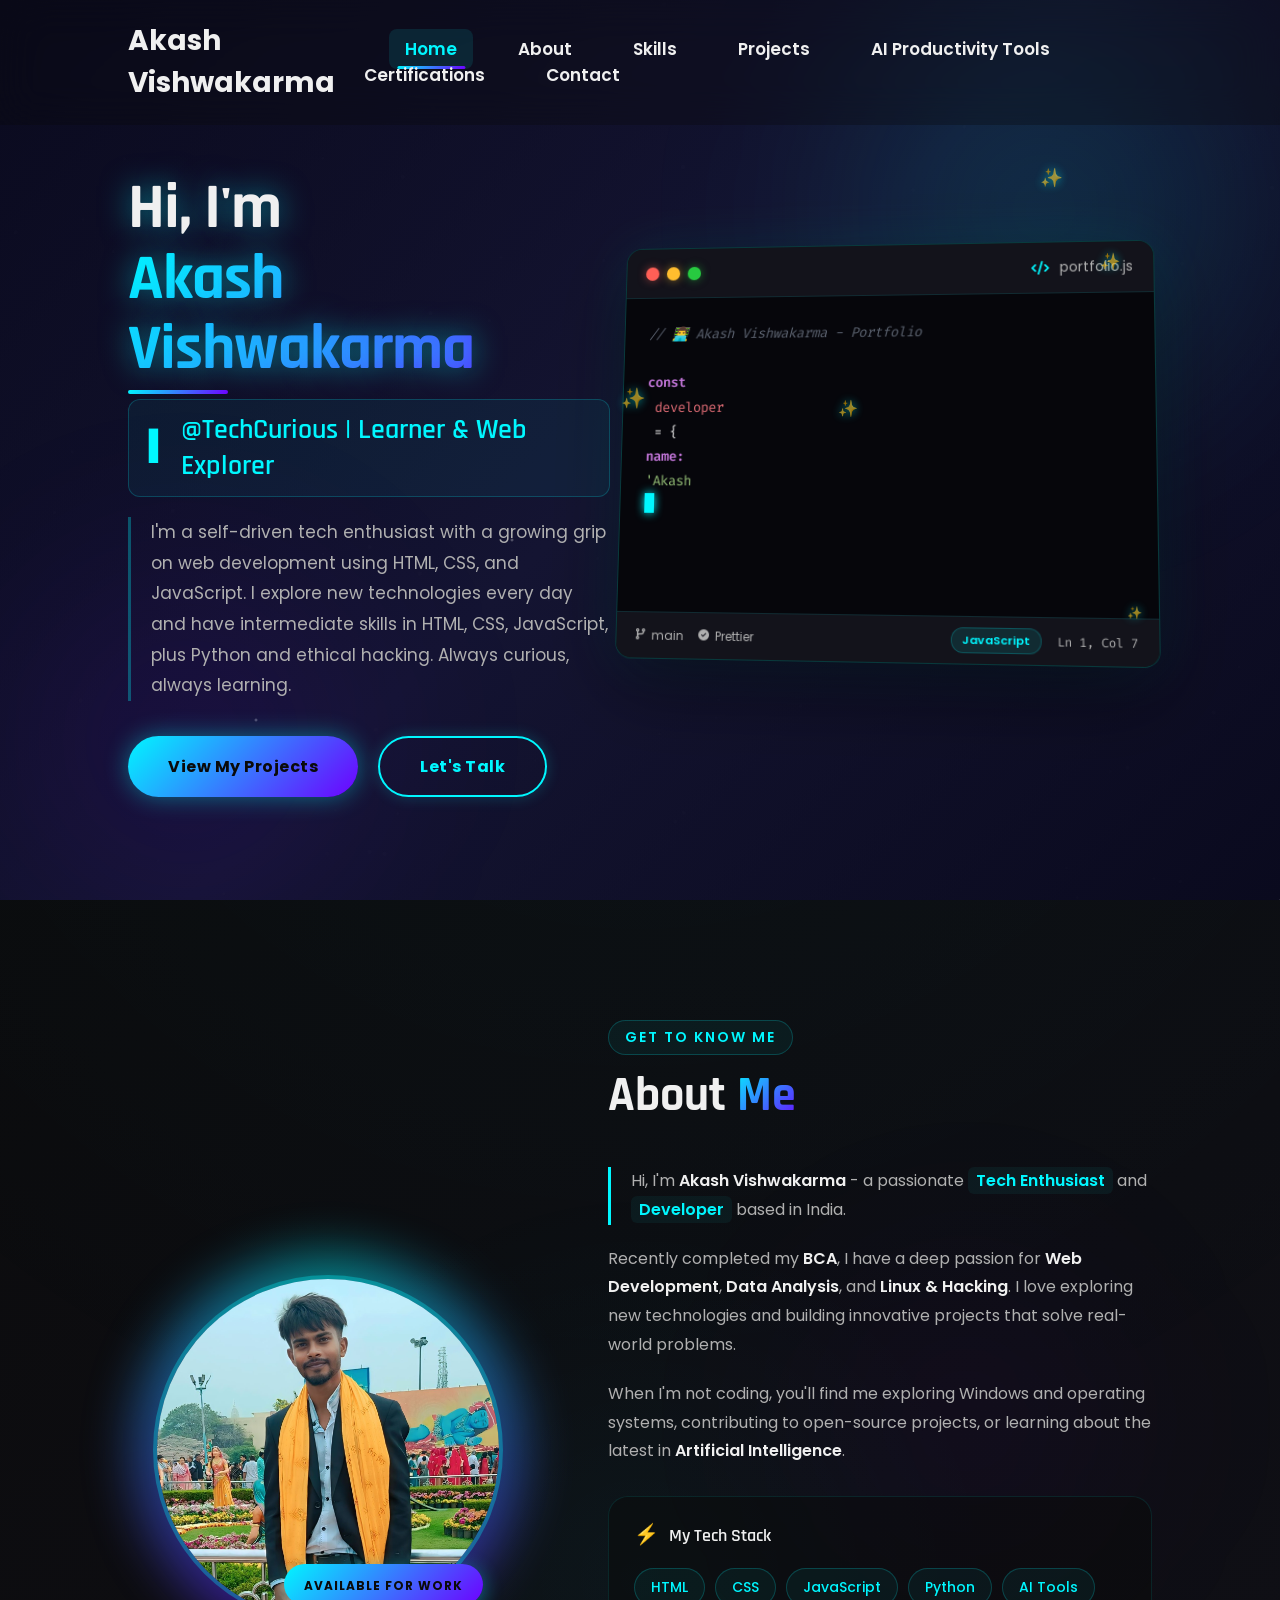
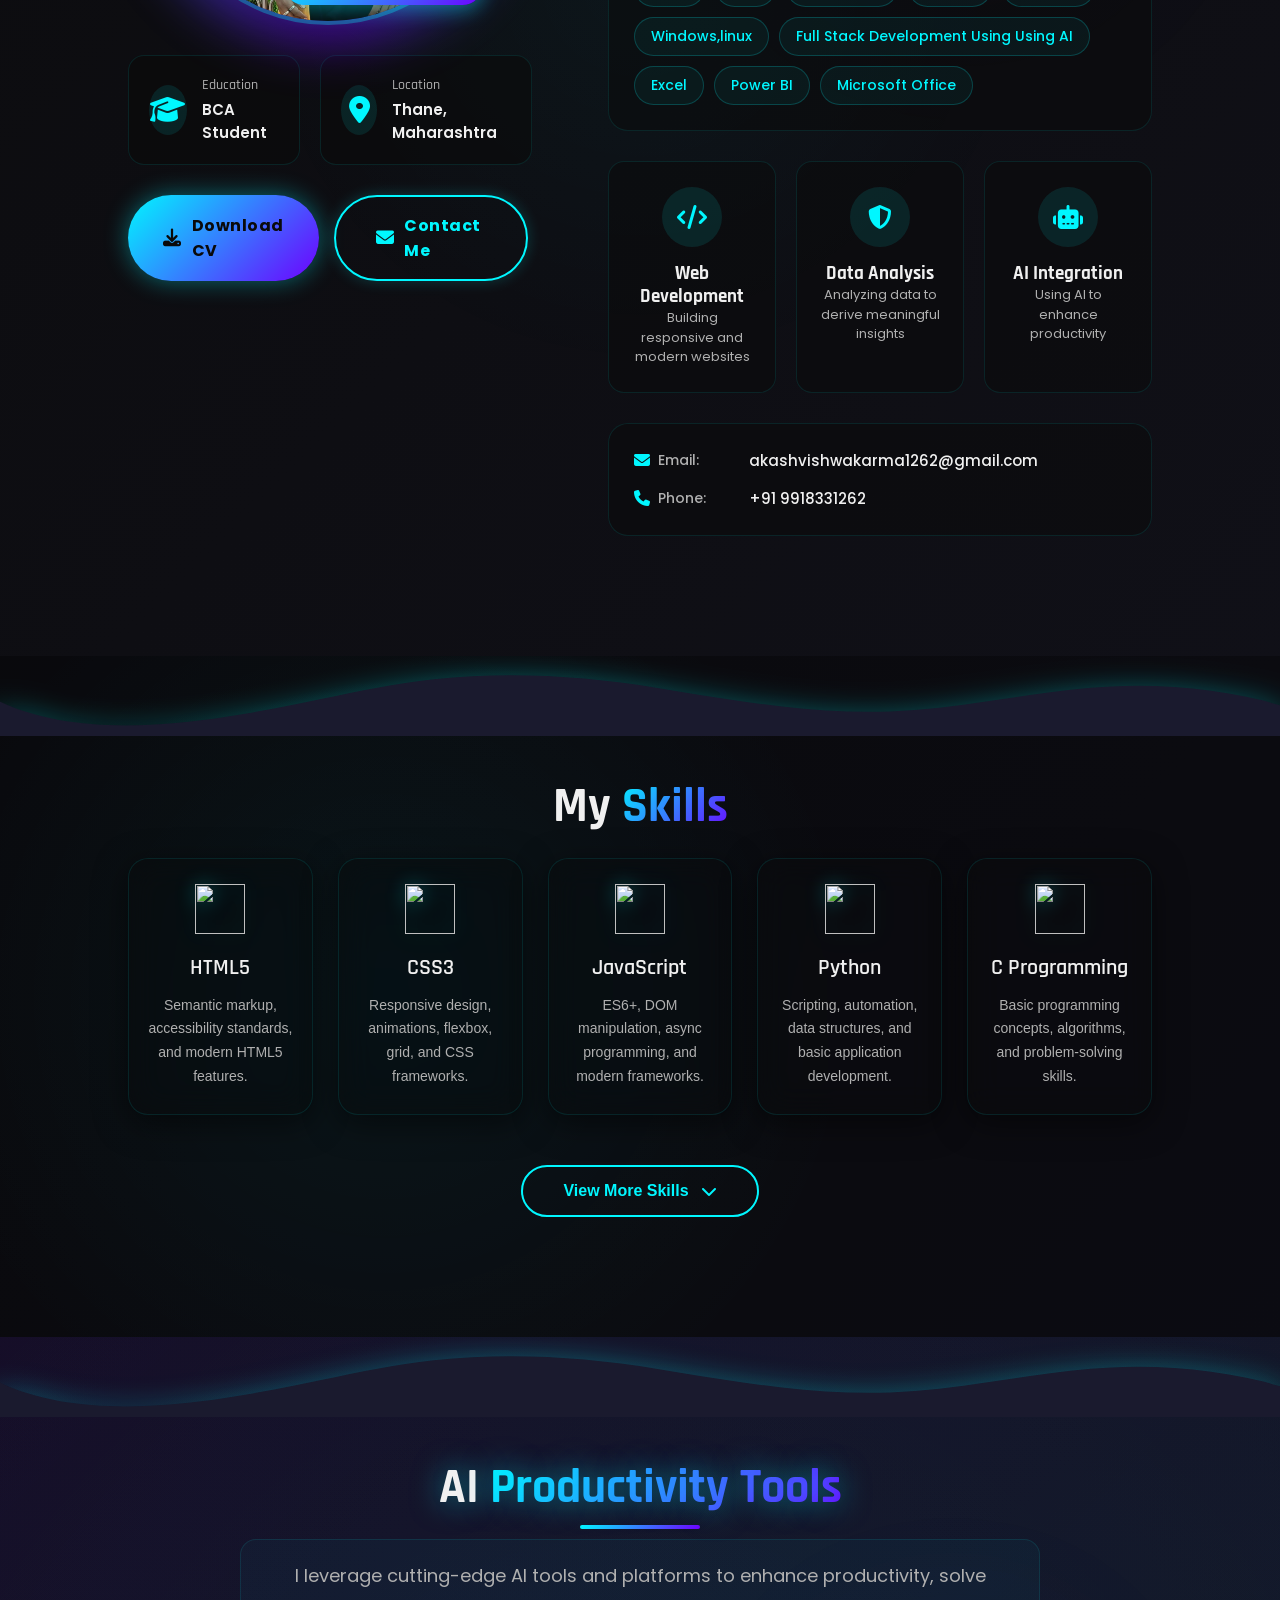
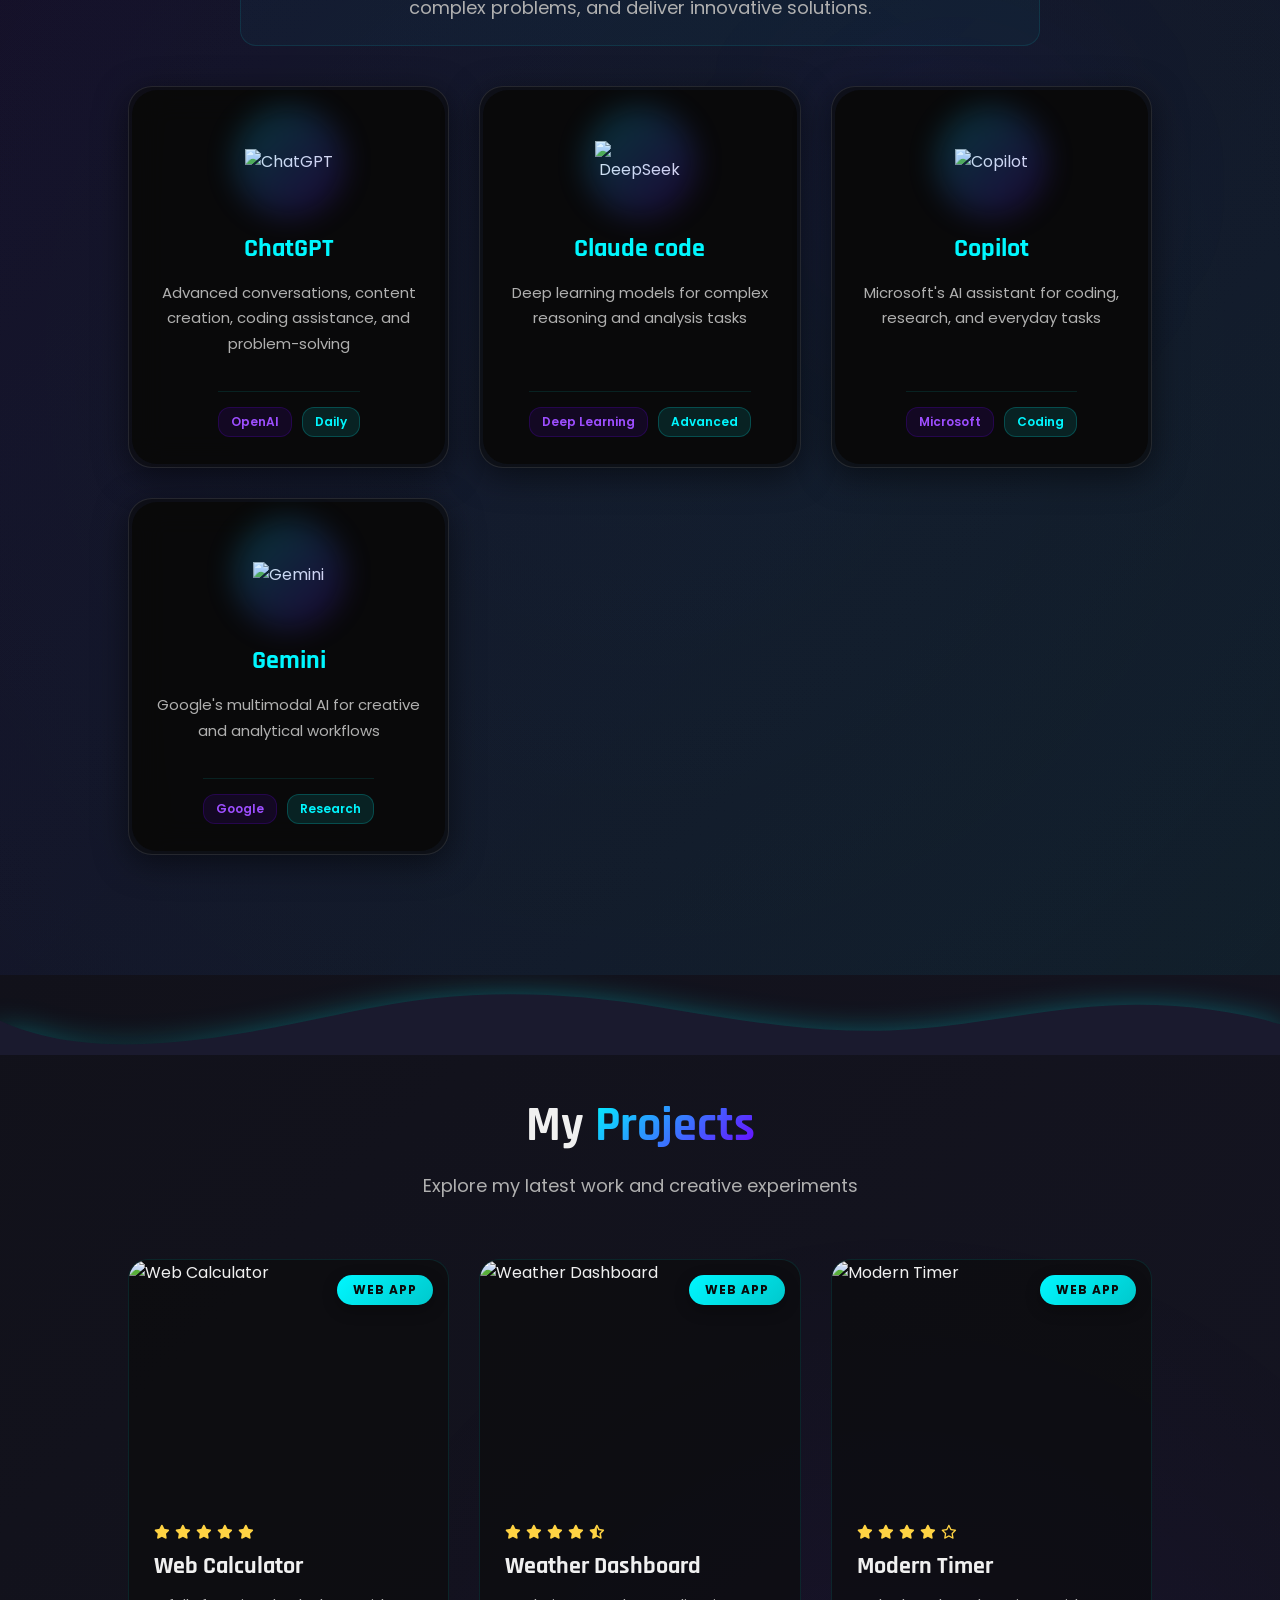
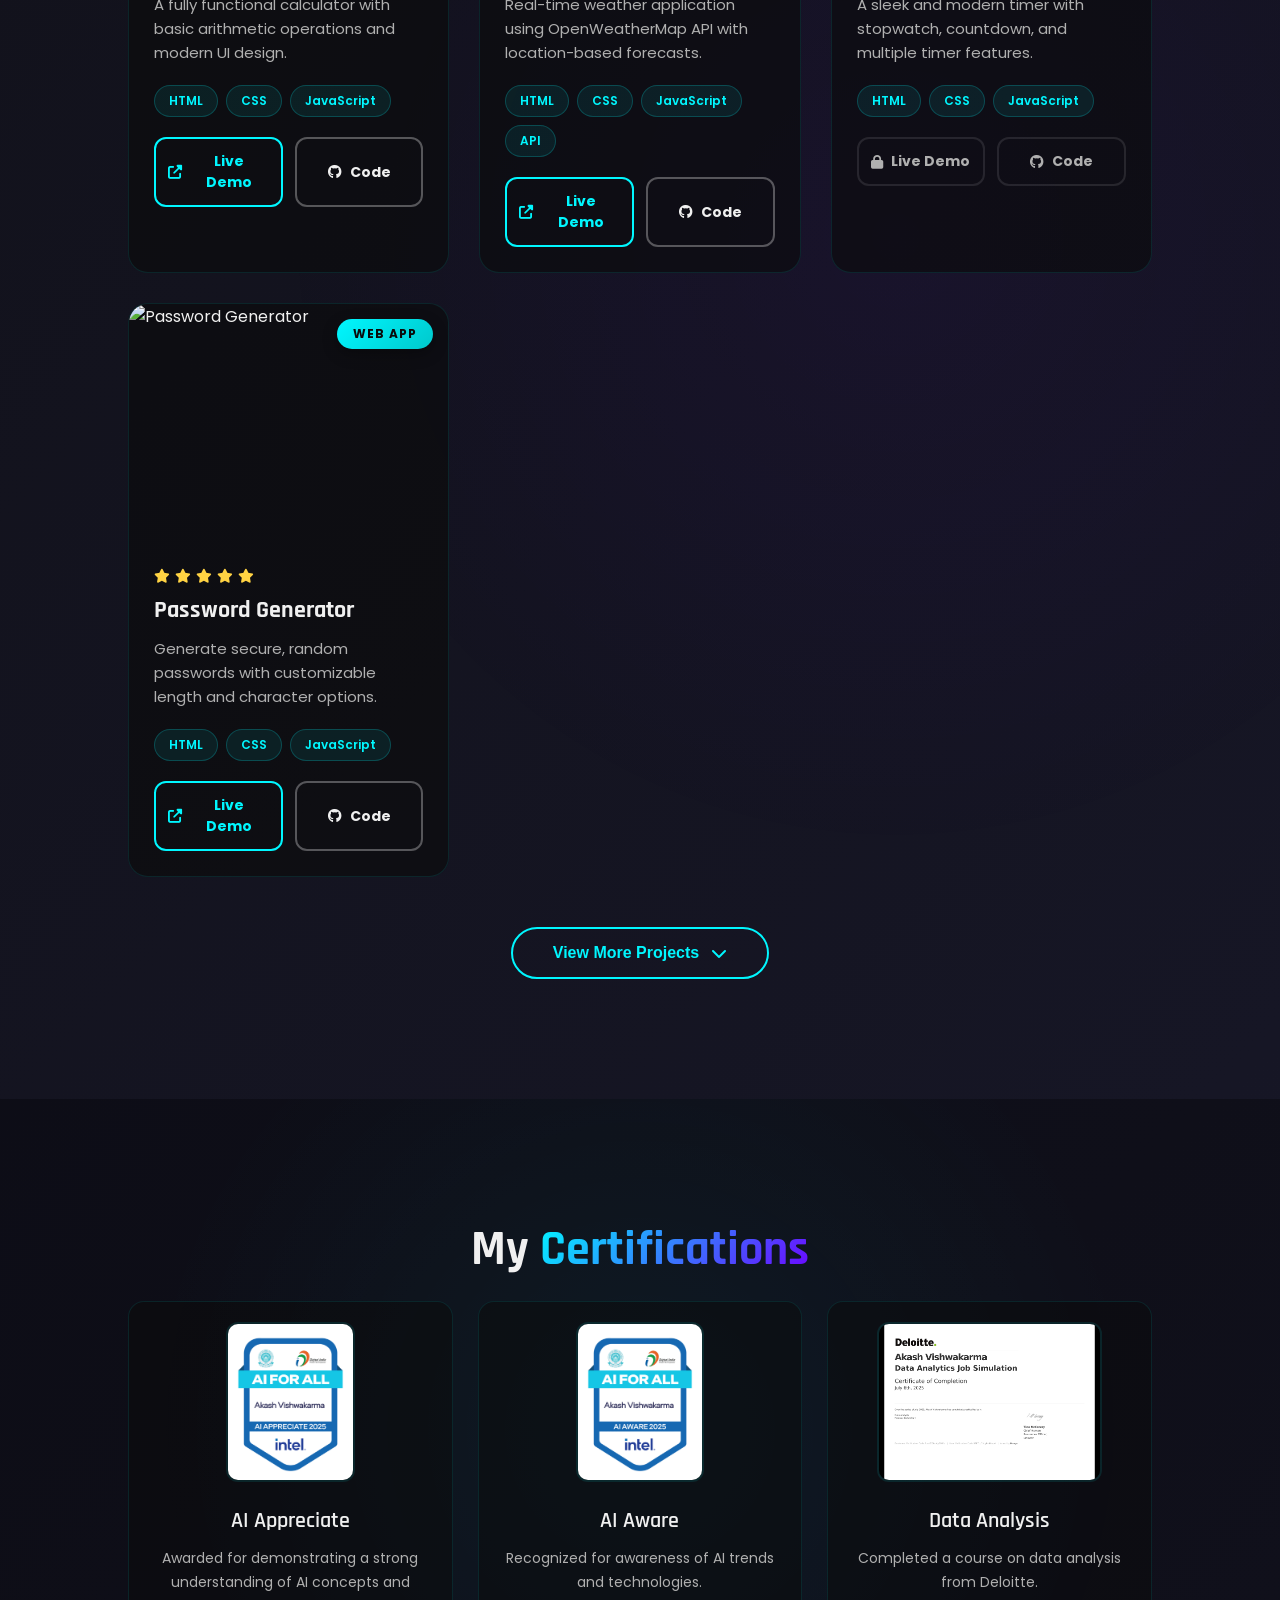
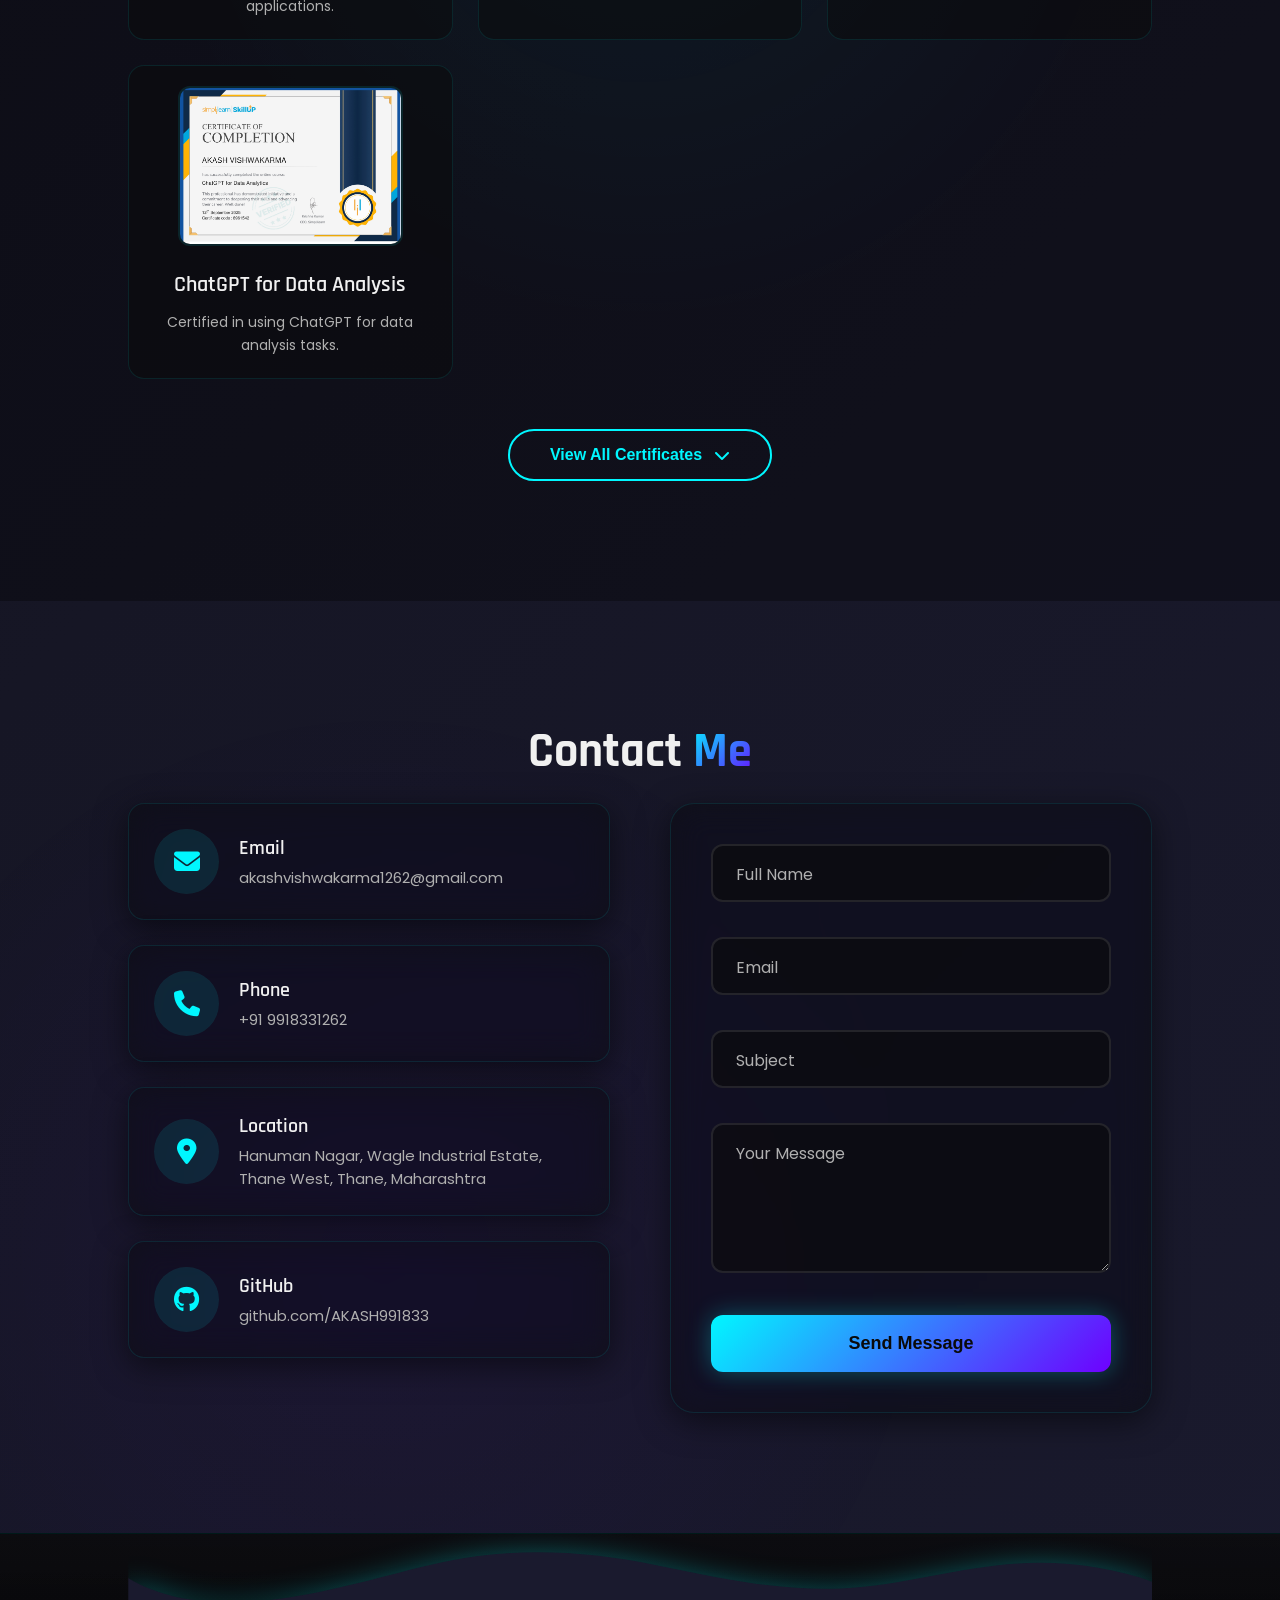
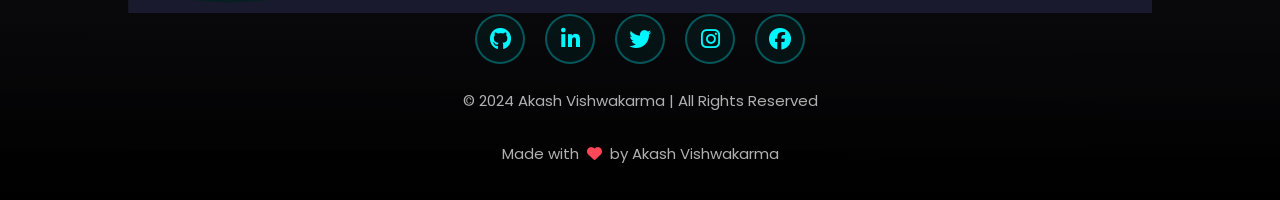
==== commit dad40446: "feat: update portfolio content and skills to reflect recent learning and projects" ====
--- a/index.html
+++ b/index.html
@@ -85,8 +85,8 @@
             <h2 class="typing-text">@TechCurious | Learner & Web Explorer</h2>
             <p>
                 I'm a self-driven tech enthusiast with a growing grip on web development using HTML, CSS, and
-                JavaScript. I explore new technologies every day and have a basic understanding of C, C++, Java, Python,
-                and ethical hacking. Always curious, always learning.
+                JavaScript. I explore new technologies every day and have intermediate skills in HTML, CSS, JavaScript,
+                plus Python and ethical hacking. Always curious, always learning.
             </p>
 
             <div class="btn-box">
@@ -198,16 +198,15 @@
                     </p>
                     
                     <p>
-                        Currently pursuing my <strong>BCA</strong>, I have a deep passion for 
-                        <strong>Web Development</strong>, <strong>Cybersecurity</strong>, and 
-                        <strong>Ethical Hacking</strong>. I love exploring new technologies and 
+                        Recently completed my <strong>BCA</strong>, I have a deep passion for 
+                        <strong>Web Development</strong>, <strong>Data Analysis</strong>, and 
+                        <strong>Linux & Hacking</strong>. I love exploring new technologies and 
                         building innovative projects that solve real-world problems.
                     </p>
 
                     <p>
-                        When I'm not coding, you'll find me practicing on 
-                        <strong>Kali Linux</strong>, contributing to open-source projects on 
-                        <strong>GitHub</strong>, or learning about the latest in 
+                        When I'm not coding, you'll find me exploring Windows and operating systems, contributing
+                        to open-source projects, or learning about the latest in 
                         <strong>Artificial Intelligence</strong>.
                     </p>
                 </div>
@@ -216,25 +215,16 @@
                 <div class="tech-stack">
                     <h3 class="stack-title">My Tech Stack</h3>
                     <div class="tech-tags">
-                        <span class="tech-tag">HTML5</span>
-                        <span class="tech-tag">CSS3</span>
+                        <span class="tech-tag">HTML</span>
+                        <span class="tech-tag">CSS</span>
                         <span class="tech-tag">JavaScript</span>
-                        <span class="tech-tag">Python</span>
-                        <span class="tech-tag">Git</span>
-                        <span class="tech-tag">GitHub</span>
-                        <span class="tech-tag">Kali Linux</span>
-                        <span class="tech-tag">Ethical Hacking</span>
+                        <span class="tech-tag">Python</span>                   
                         <span class="tech-tag">AI Tools</span>
-                        <span class="tech-tag">SQL</span>
-                        <span class="tech-tag">C++</span>
-                        <span class="tech-tag">Bash</span>
-                        <span class="tech-tag">Windows OS</span>
-                        <span class="tech-tag">MySQL</span>
+                        <span class="tech-tag">Windows,linux</span>
+                        <span class="tech-tag">Full Stack Development Using Using AI</span>
                         <span class="tech-tag">Excel</span>
                         <span class="tech-tag">Power BI</span>
-                        <span class="tech-tag">Tableau</span>
                         <span class="tech-tag">Microsoft Office</span>
-
                     </div>
                 </div>
 
@@ -251,8 +241,8 @@
                         <div class="service-icon">
                             <i class="fas fa-shield-alt" aria-hidden="true"></i>
                         </div>
-                        <h3>Cybersecurity</h3>
-                        <p>Learning ethical hacking & security</p>
+                        <h3>Data Analysis</h3>
+                        <p>Analyzing data to derive meaningful insights</p>
                     </div>
                     <div class="service-card">
                         <div class="service-icon">
@@ -327,47 +317,12 @@
                 <p>Basic programming concepts, algorithms, and problem-solving skills.</p>
             </button>
             <!-- Hidden Skills (7) -->
-            <button class="skill-card glass hidden-skill" onclick="window.open('https://devdocs.io/cpp/', '_blank')"
-                aria-label="Learn more about C++">
-                <img src="https://cdn.jsdelivr.net/gh/devicons/devicon/icons/cplusplus/cplusplus-original.svg" alt="" aria-hidden="true"
-                    style="width: 50px; height: 50px; margin-bottom: 20px;">
-                <h3>C++</h3>
-                <p>Object-oriented programming, data structures, and algorithms.</p>
-            </button>
-            <button class="skill-card glass hidden-skill" onclick="window.open('https://www.gnu.org/software/bash/manual/', '_blank')"
-                aria-label="Learn more about CMD/Bash">
-                <img src="https://cdn.jsdelivr.net/gh/devicons/devicon/icons/bash/bash-original.svg" alt="" aria-hidden="true"
-                    style="width: 50px; height: 50px; margin-bottom: 20px;">
-                <h3>CMD/Bash</h3>
-                <p>Basic command line operations, file management, and scripting.</p>
-            </button>
-            <button class="skill-card glass hidden-skill" onclick="window.open('https://git-scm.com/doc', '_blank')"
-                aria-label="Learn more about Git/GitHub">
-                <img src="https://cdn.jsdelivr.net/gh/devicons/devicon/icons/git/git-original.svg" alt="" aria-hidden="true"
-                    style="width: 50px; height: 50px; margin-bottom: 20px;">
-                <h3>Git/GitHub</h3>
-                <p>Version control, collaboration, and project management.</p>
-            </button>
-            <button class="skill-card glass hidden-skill" onclick="window.open('https://www.kali.org/docs/', '_blank')"
-                aria-label="Learn more about Kali Linux">
-                <img src="https://images.hdqwalls.com/wallpapers/kali-linux-4k-pm.jpg" alt="" aria-hidden="true"
-                    style="width: 50px; height: 50px; margin-bottom: 20px;">
-                <h3>Kali Linux</h3>
-                <p>Penetration testing, security research, and ethical hacking platform.</p>
-            </button>
             <button class="skill-card glass hidden-skill" onclick="window.open('https://learn.microsoft.com/en-us/windows/', '_blank')"
-                aria-label="Learn more about Windows OS">
+                aria-label="Learn more about Computer & OS Knowledge">
                 <img src="https://cdn.jsdelivr.net/gh/devicons/devicon/icons/windows8/windows8-original.svg"
                     alt="" aria-hidden="true" style="width: 50px; height: 50px; margin-bottom: 20px;">
-                <h3>Windows OS</h3>
-                <p>System administration, troubleshooting, and software development.</p>
-            </button>
-            <button class="skill-card glass hidden-skill" onclick="window.open('https://www.mysql.com/', '_blank')"
-                aria-label="Learn more about MySQL">
-                <img src="https://cdn.jsdelivr.net/gh/devicons/devicon/icons/mysql/mysql-original.svg"
-                    alt="" aria-hidden="true" style="width: 50px; height: 50px; margin-bottom: 20px;">
-                <h3>MySQL</h3>
-                <p>Database management and SQL queries.</p>
+                <h3>Computer & OS Knowledge</h3>
+                <p>Windows and general operating system knowledge, plus AI-assisted system workflows.</p>
             </button>
             <button class="skill-card glass hidden-skill" onclick="window.open('https://www.excel.com/', '_blank')"
                 aria-label="Learn more about Excel">
@@ -414,7 +369,7 @@
                     <div class="ai-icon-bg"></div>
                     <img src="https://static.cdnlogo.com/logos/d/9/deepseek.svg" alt="DeepSeek">
                 </div>
-                <h3>DeepSeek</h3>
+                <h3>Claude code </h3>
                 <p>Deep learning models for complex reasoning and analysis tasks</p>
                 <div class="ai-card-footer">
                     <span class="ai-tag">Deep Learning</span>
@@ -624,48 +579,6 @@
                     </div>
                     <div class="project-actions">
                         <a href="random-password.html" target="_blank" class="action-btn live">
-                            <i class="fas fa-external-link-alt"></i> Live Demo
-                        </a>
-                        <a href="https://github.com/AKASH991833" target="_blank" class="action-btn code">
-                            <i class="fab fa-github"></i> Code
-                        </a>
-                    </div>
-                </div>
-            </div>
-
-            <!-- Project 5: Video Downloader -->
-            <div class="project-card pro hidden-project" data-category="python">
-                <div class="project-image-wrapper">
-                    <div class="project-overlay">
-                        <div class="overlay-content">
-                            <button class="preview-btn" onclick="openProjectModal('downloader')">
-                                <i class="fas fa-eye"></i> Preview
-                            </button>
-                        </div>
-                    </div>
-                    <div class="project-badge python">Python</div>
-                    <img src="https://images.unsplash.com/photo-1485846234645-a62644f84728?w=800&auto=format&fit=crop" 
-                         alt="Video Downloader" 
-                         class="project-img"
-                         loading="lazy">
-                </div>
-                <div class="project-content">
-                    <div class="project-rating">
-                        <i class="fas fa-star"></i>
-                        <i class="fas fa-star"></i>
-                        <i class="fas fa-star"></i>
-                        <i class="fas fa-star"></i>
-                        <i class="fas fa-star-half-alt"></i>
-                    </div>
-                    <h3 class="project-title">Video Downloader</h3>
-                    <p class="project-desc">Download videos from YouTube and Instagram with quality selection options.</p>
-                    <div class="project-tech">
-                        <span class="tech-badge">Python</span>
-                        <span class="tech-badge">Flask</span>
-                        <span class="tech-badge">API</span>
-                    </div>
-                    <div class="project-actions">
-                        <a href="video-downloader.html" target="_blank" class="action-btn live">
                             <i class="fas fa-external-link-alt"></i> Live Demo
                         </a>
                         <a href="https://github.com/AKASH991833" target="_blank" class="action-btn code">
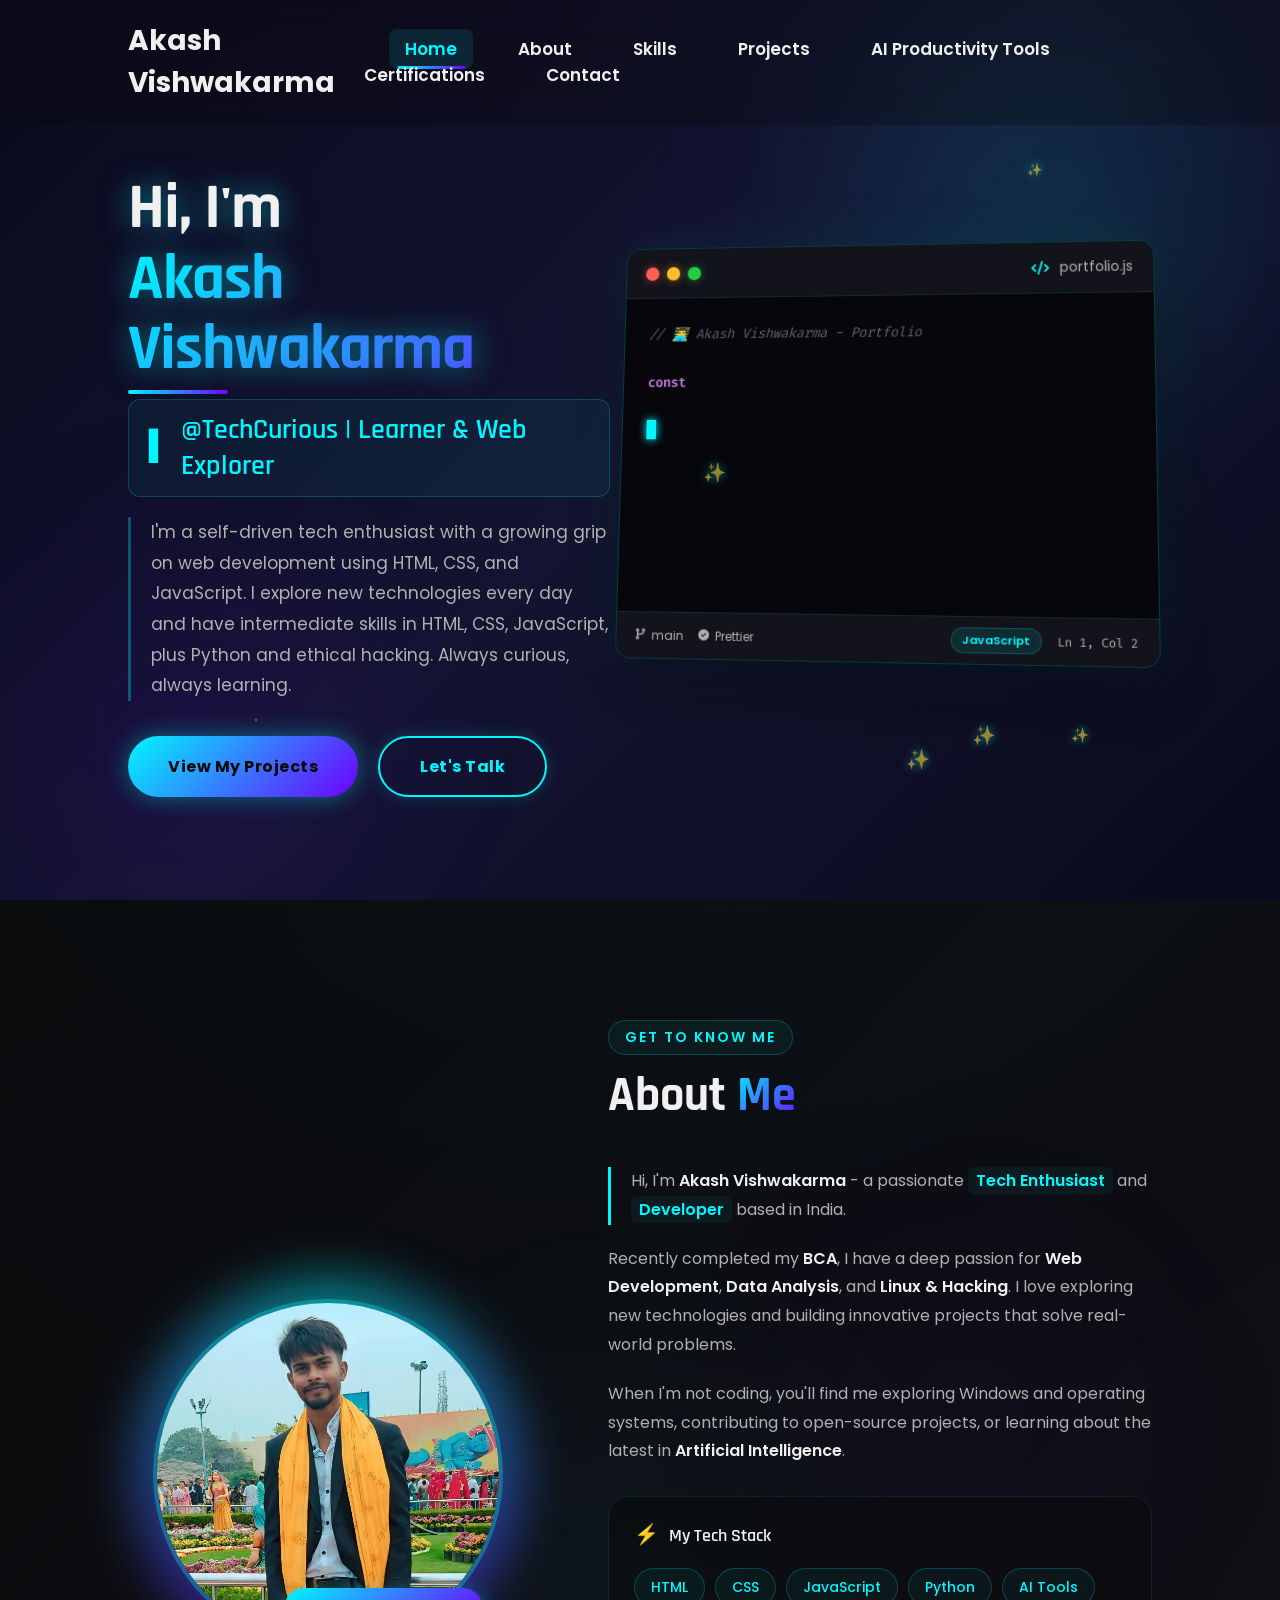
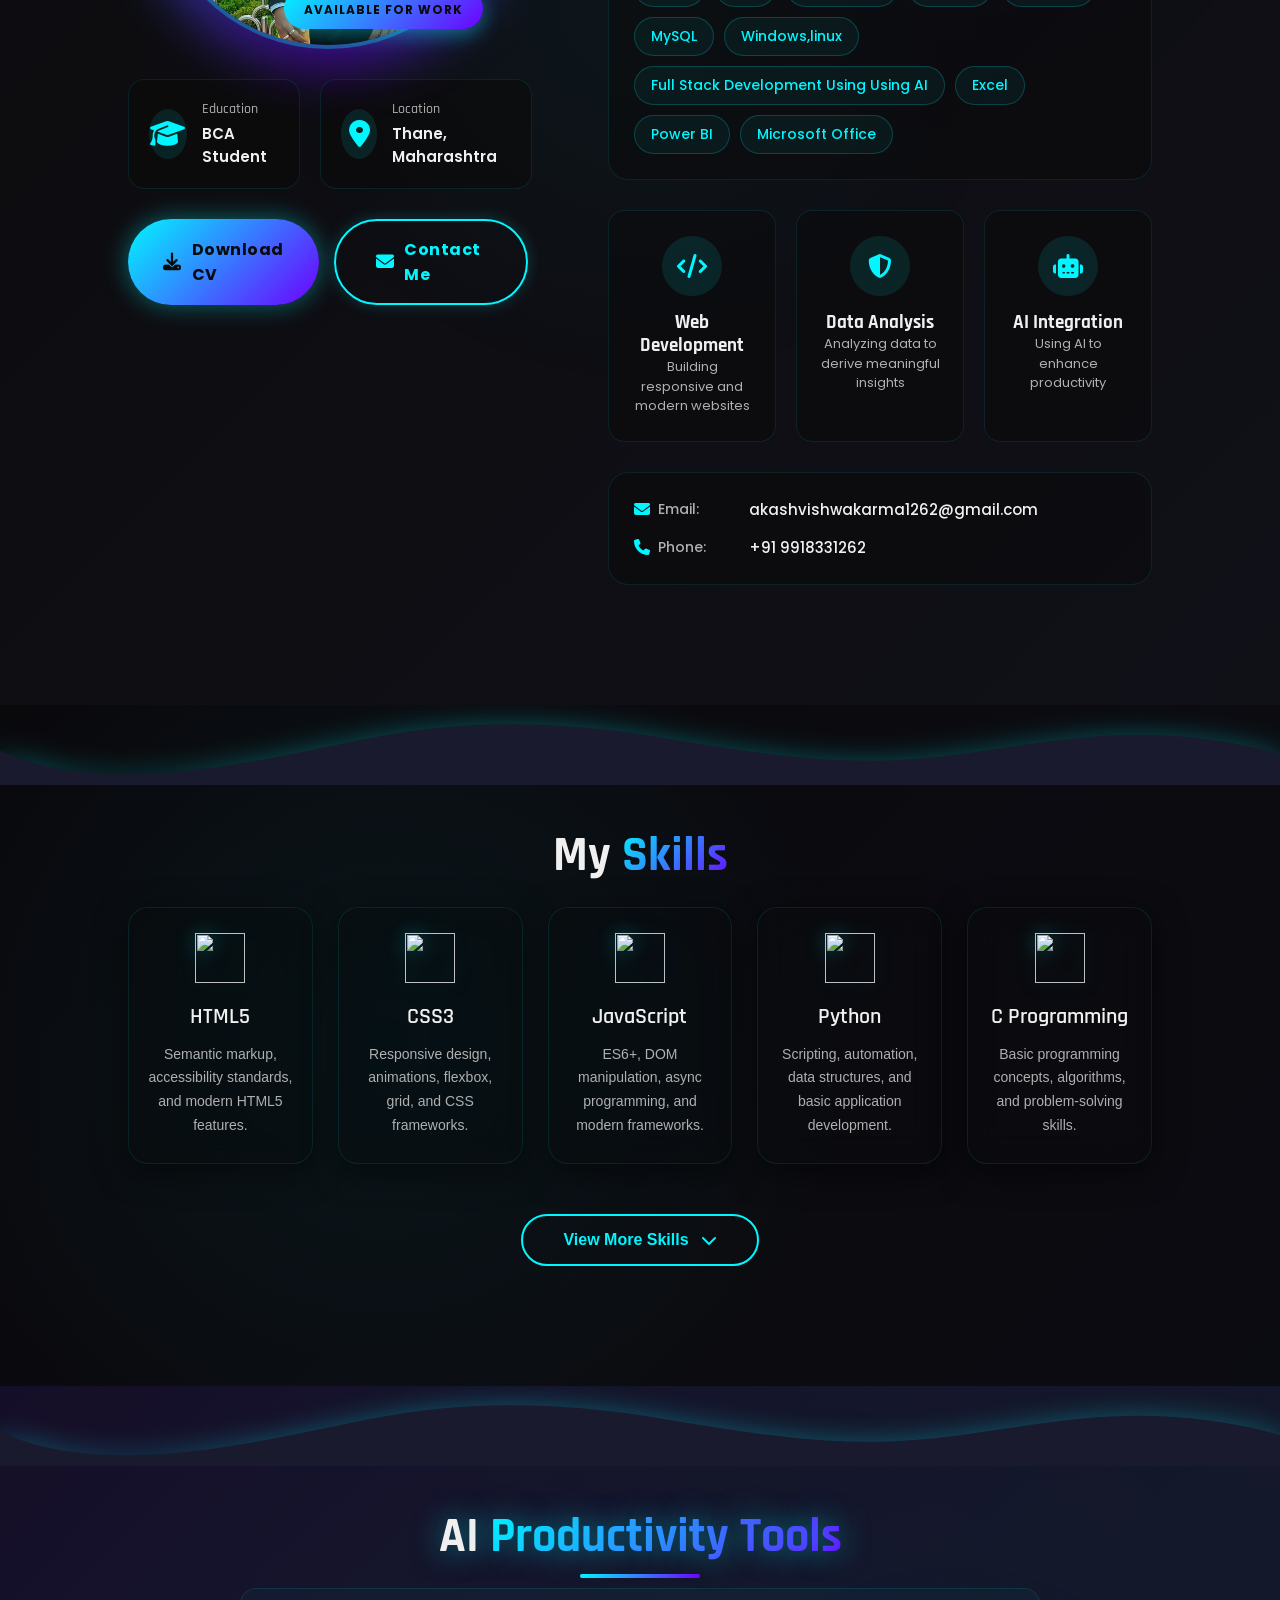
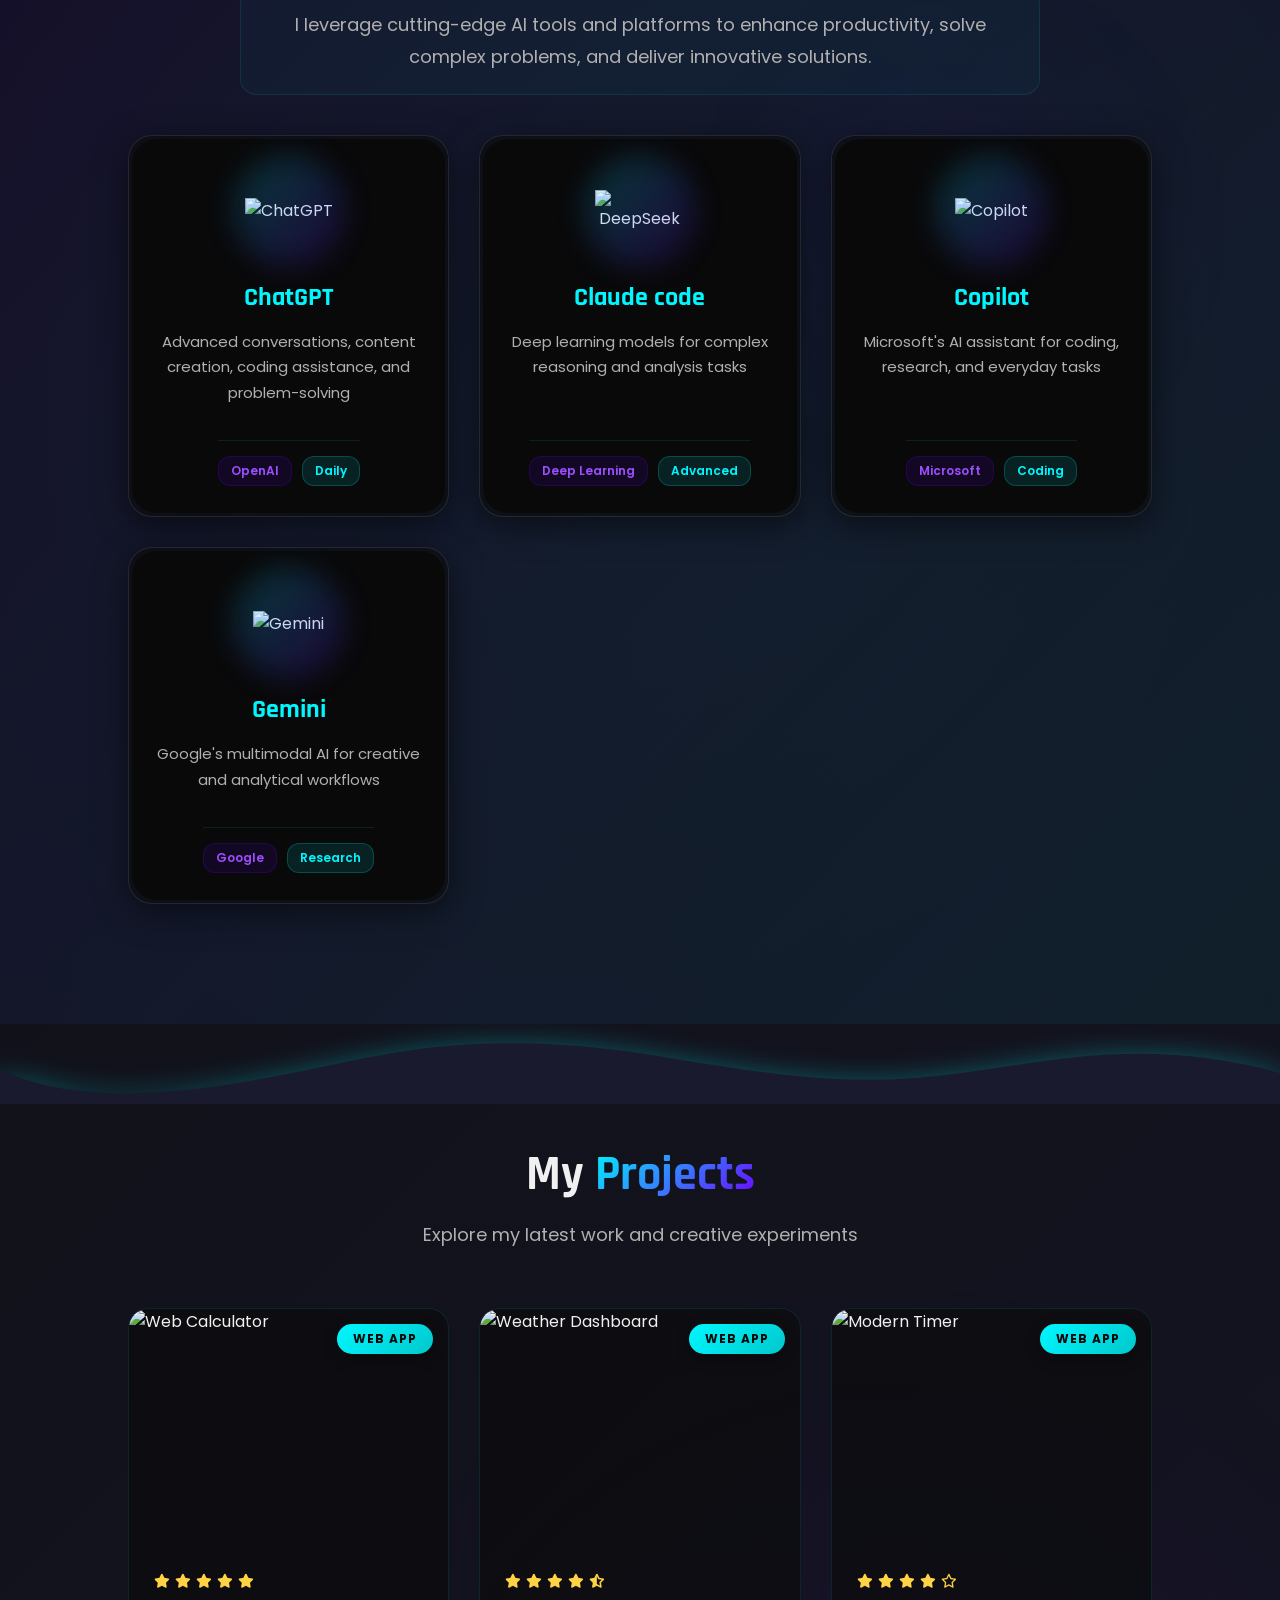
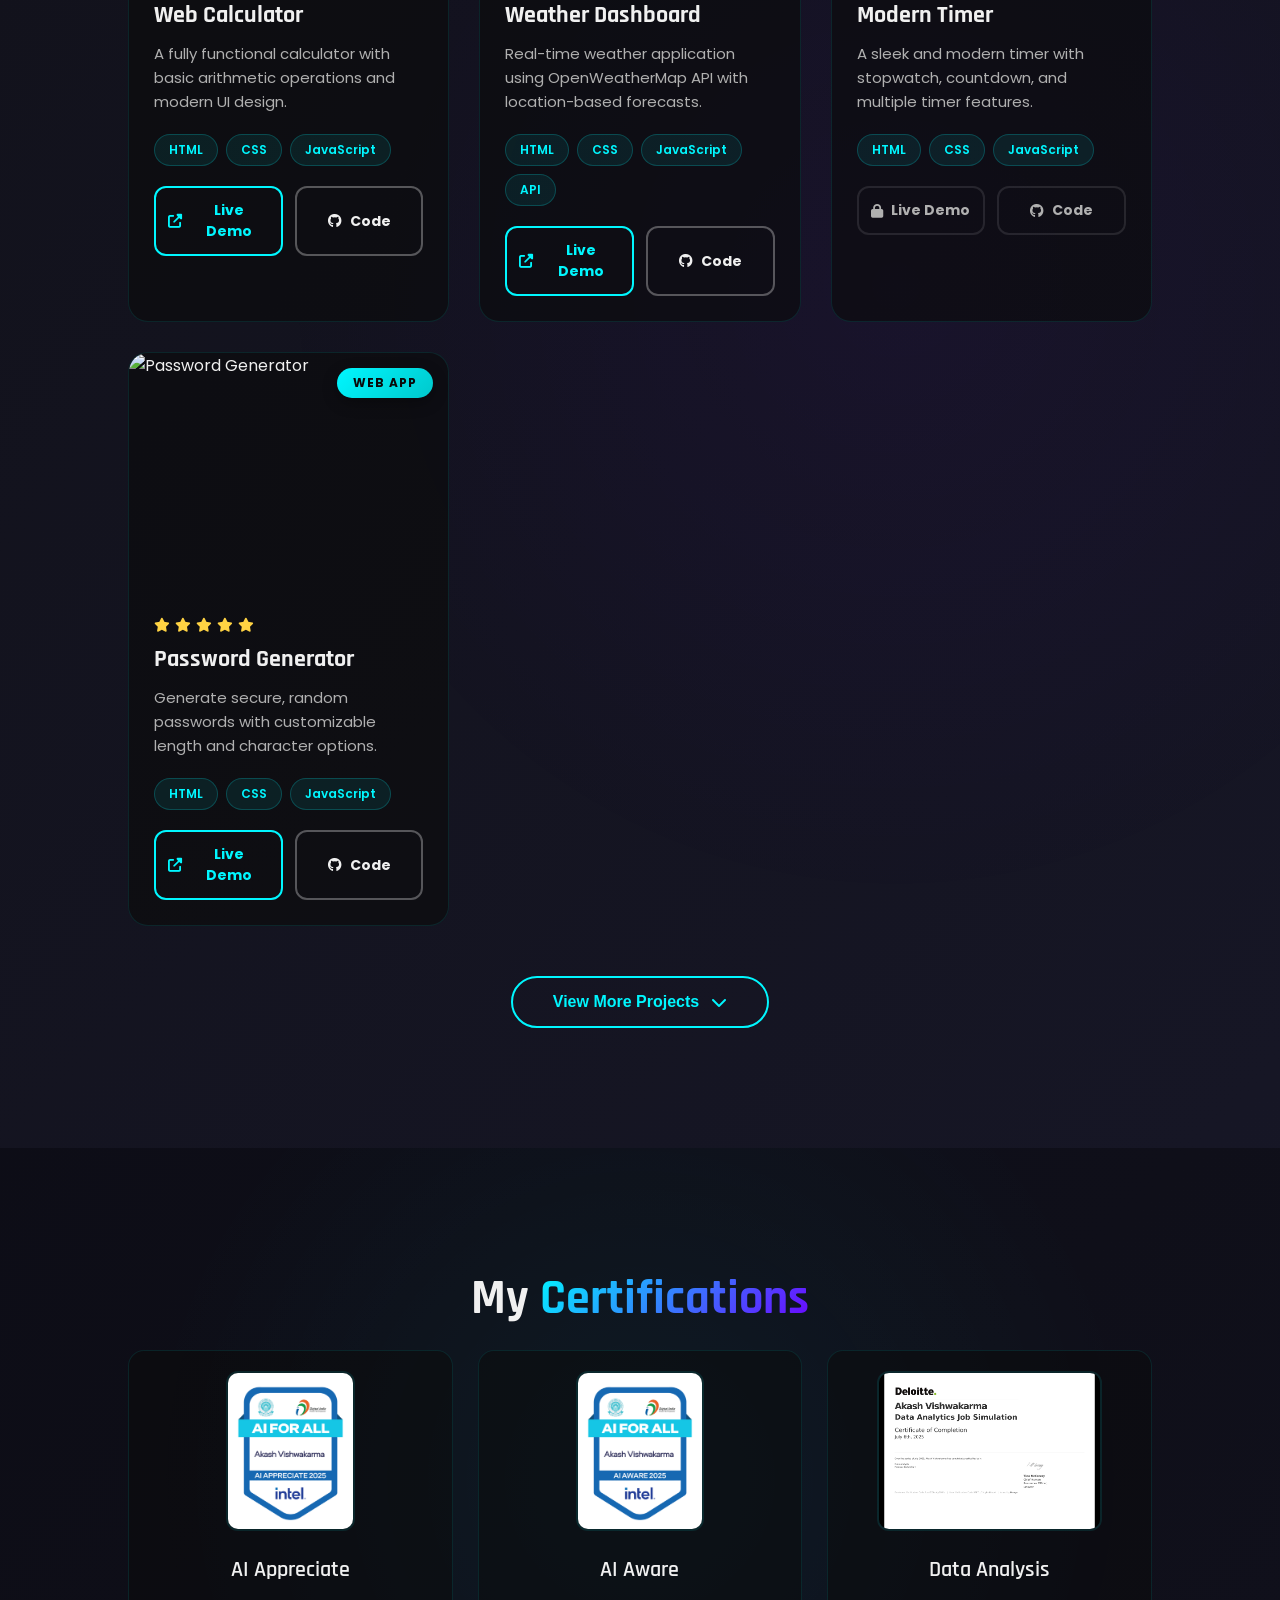
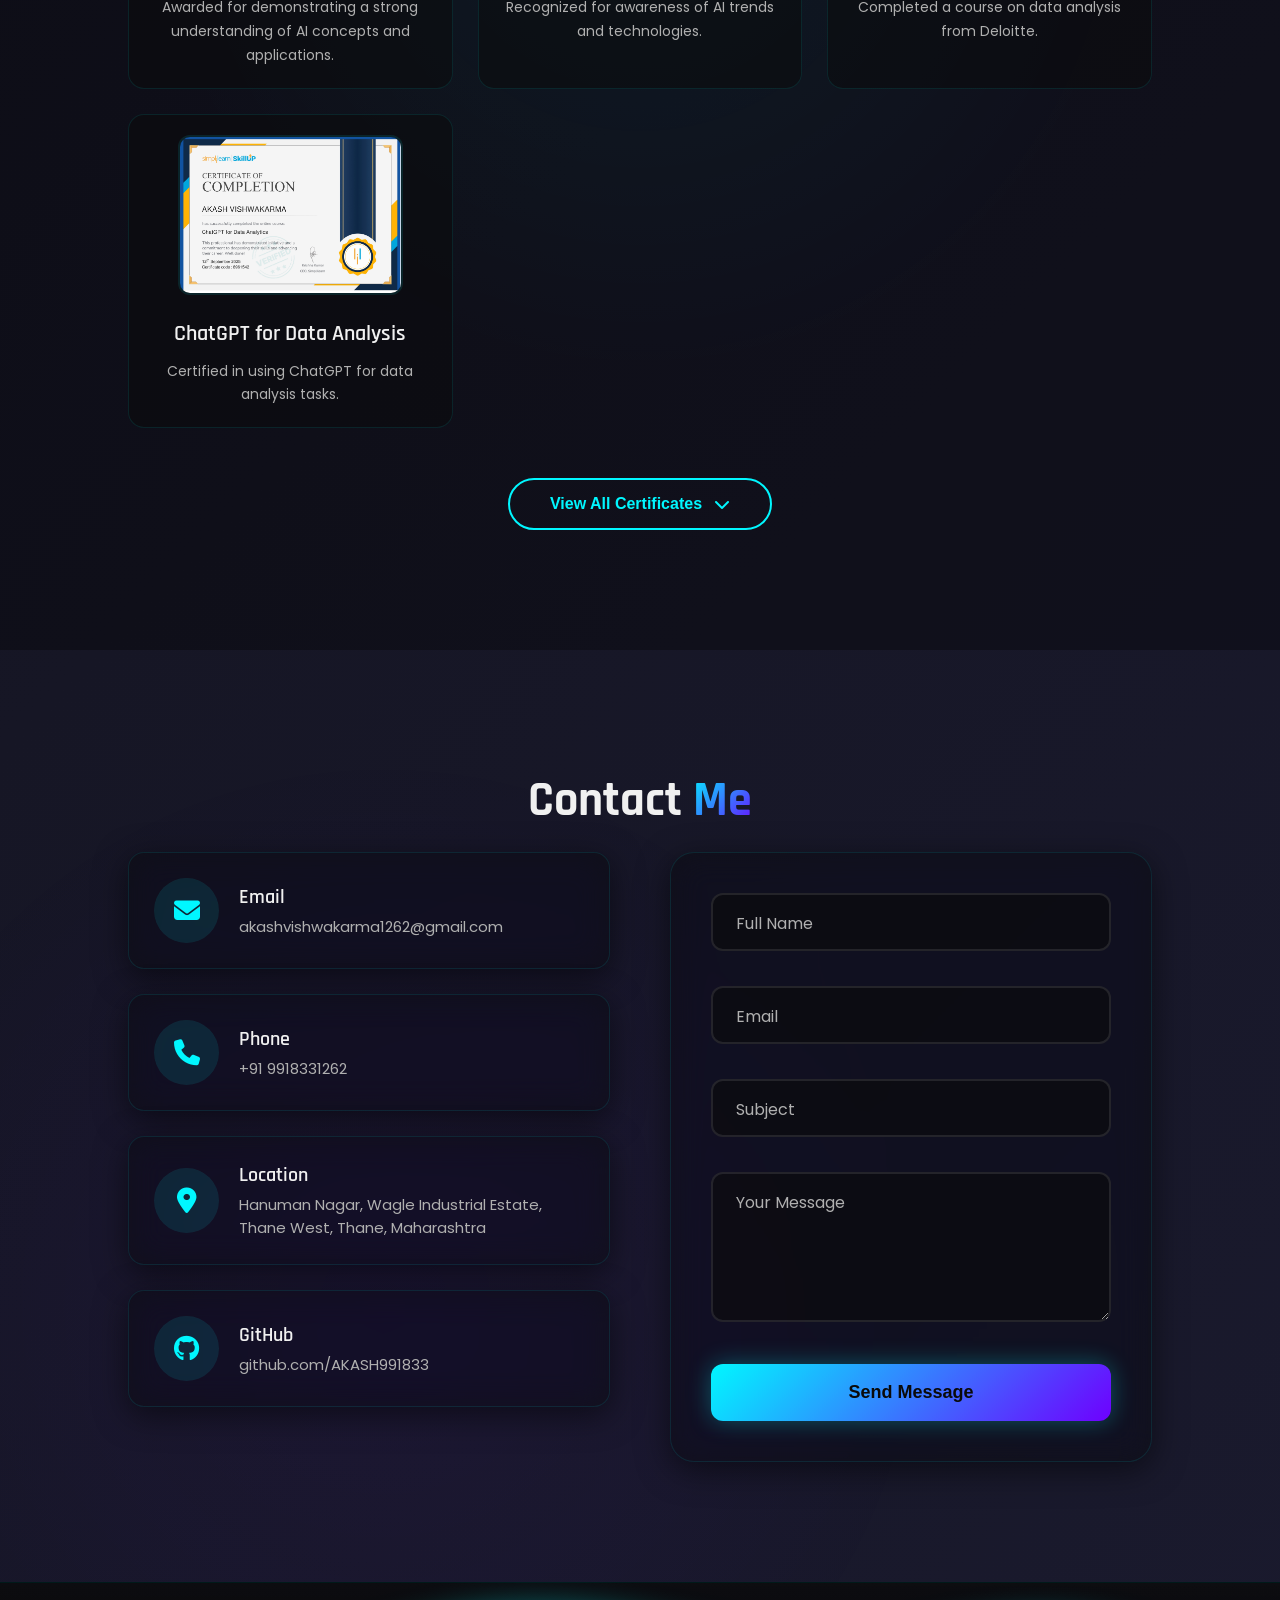
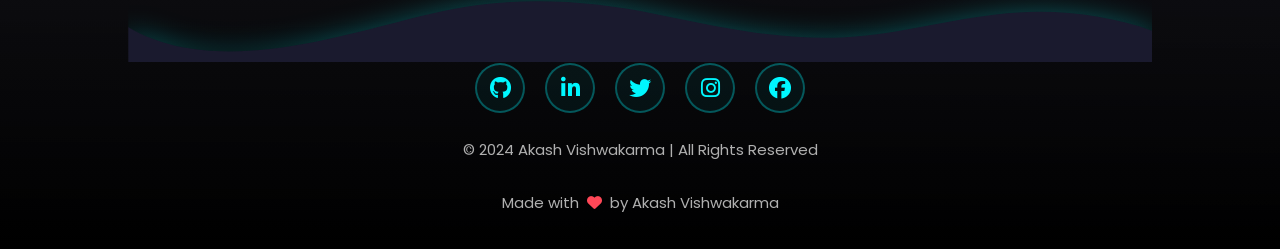
==== commit b4582233: "just add skill" ====
--- a/index.html
+++ b/index.html
@@ -220,6 +220,7 @@
                         <span class="tech-tag">JavaScript</span>
                         <span class="tech-tag">Python</span>                   
                         <span class="tech-tag">AI Tools</span>
+                        <span class="tech-tag">MySQL</span>
                         <span class="tech-tag">Windows,linux</span>
                         <span class="tech-tag">Full Stack Development Using Using AI</span>
                         <span class="tech-tag">Excel</span>
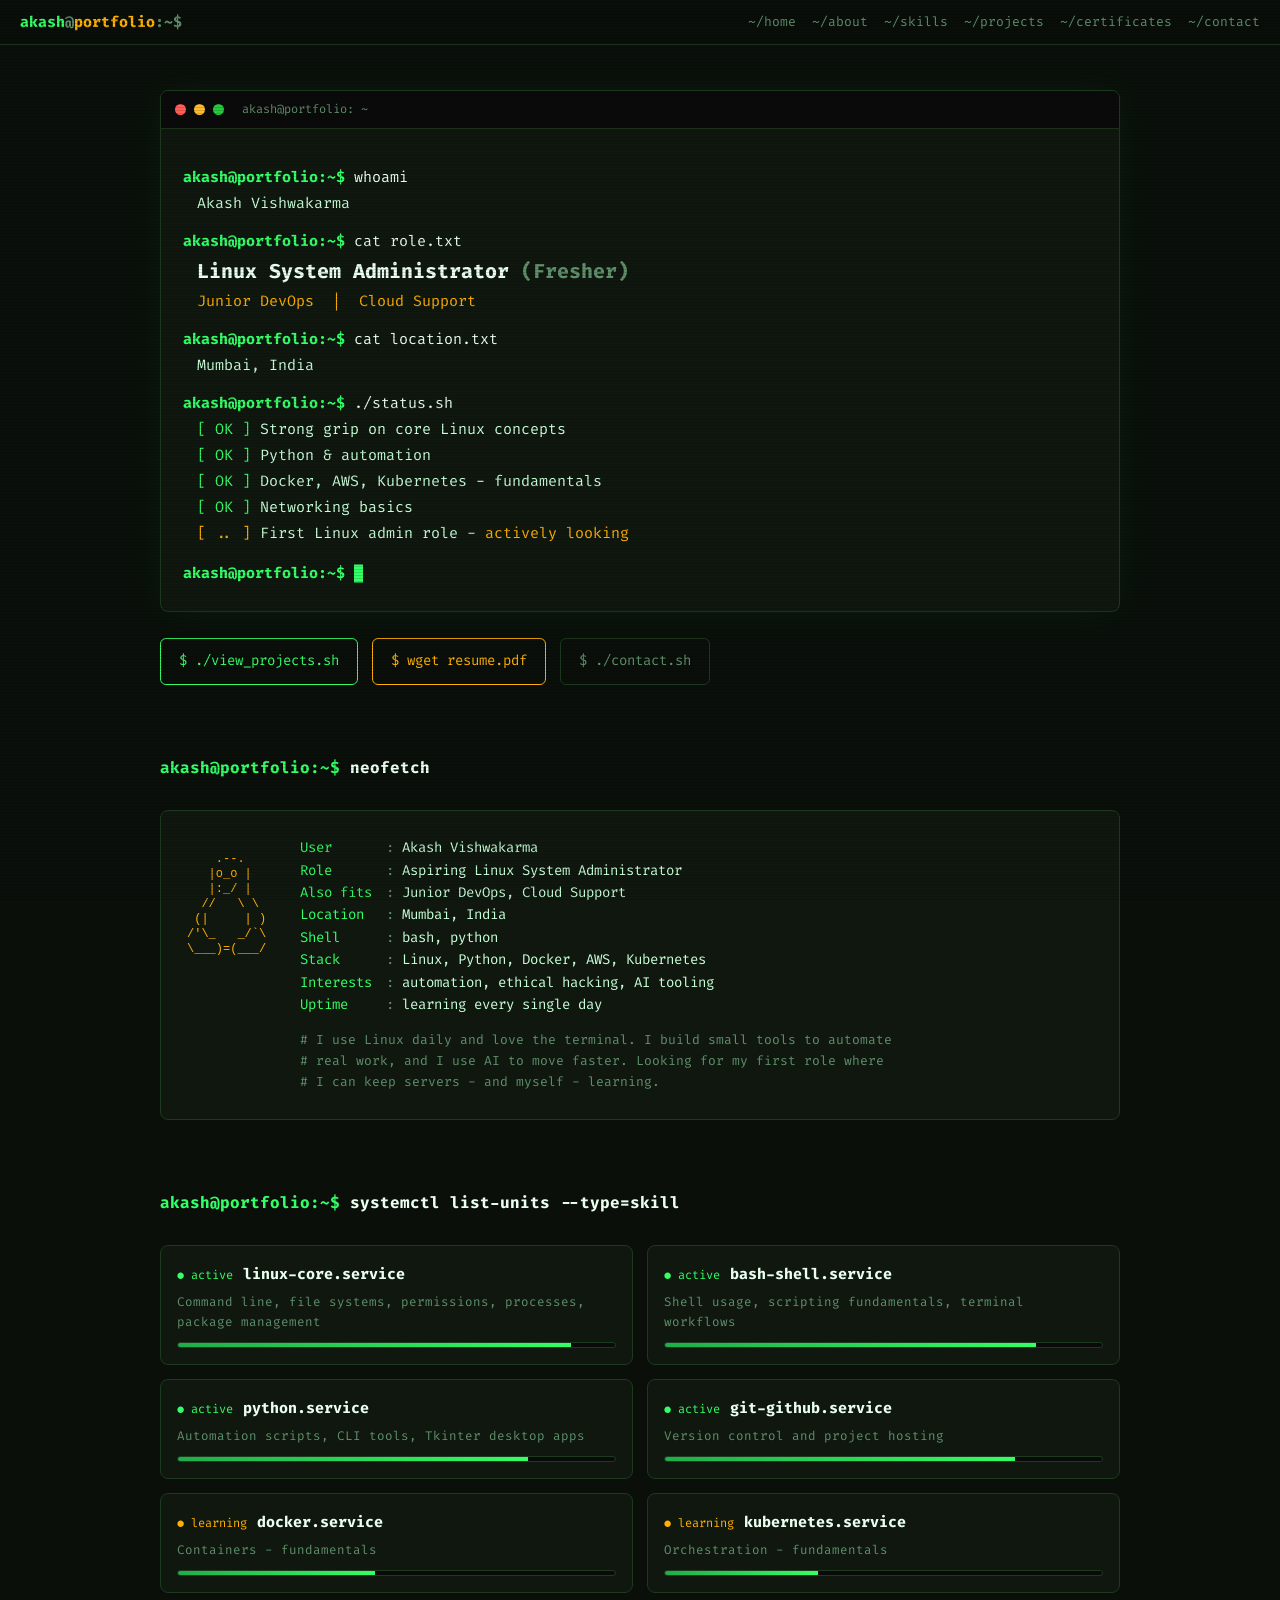
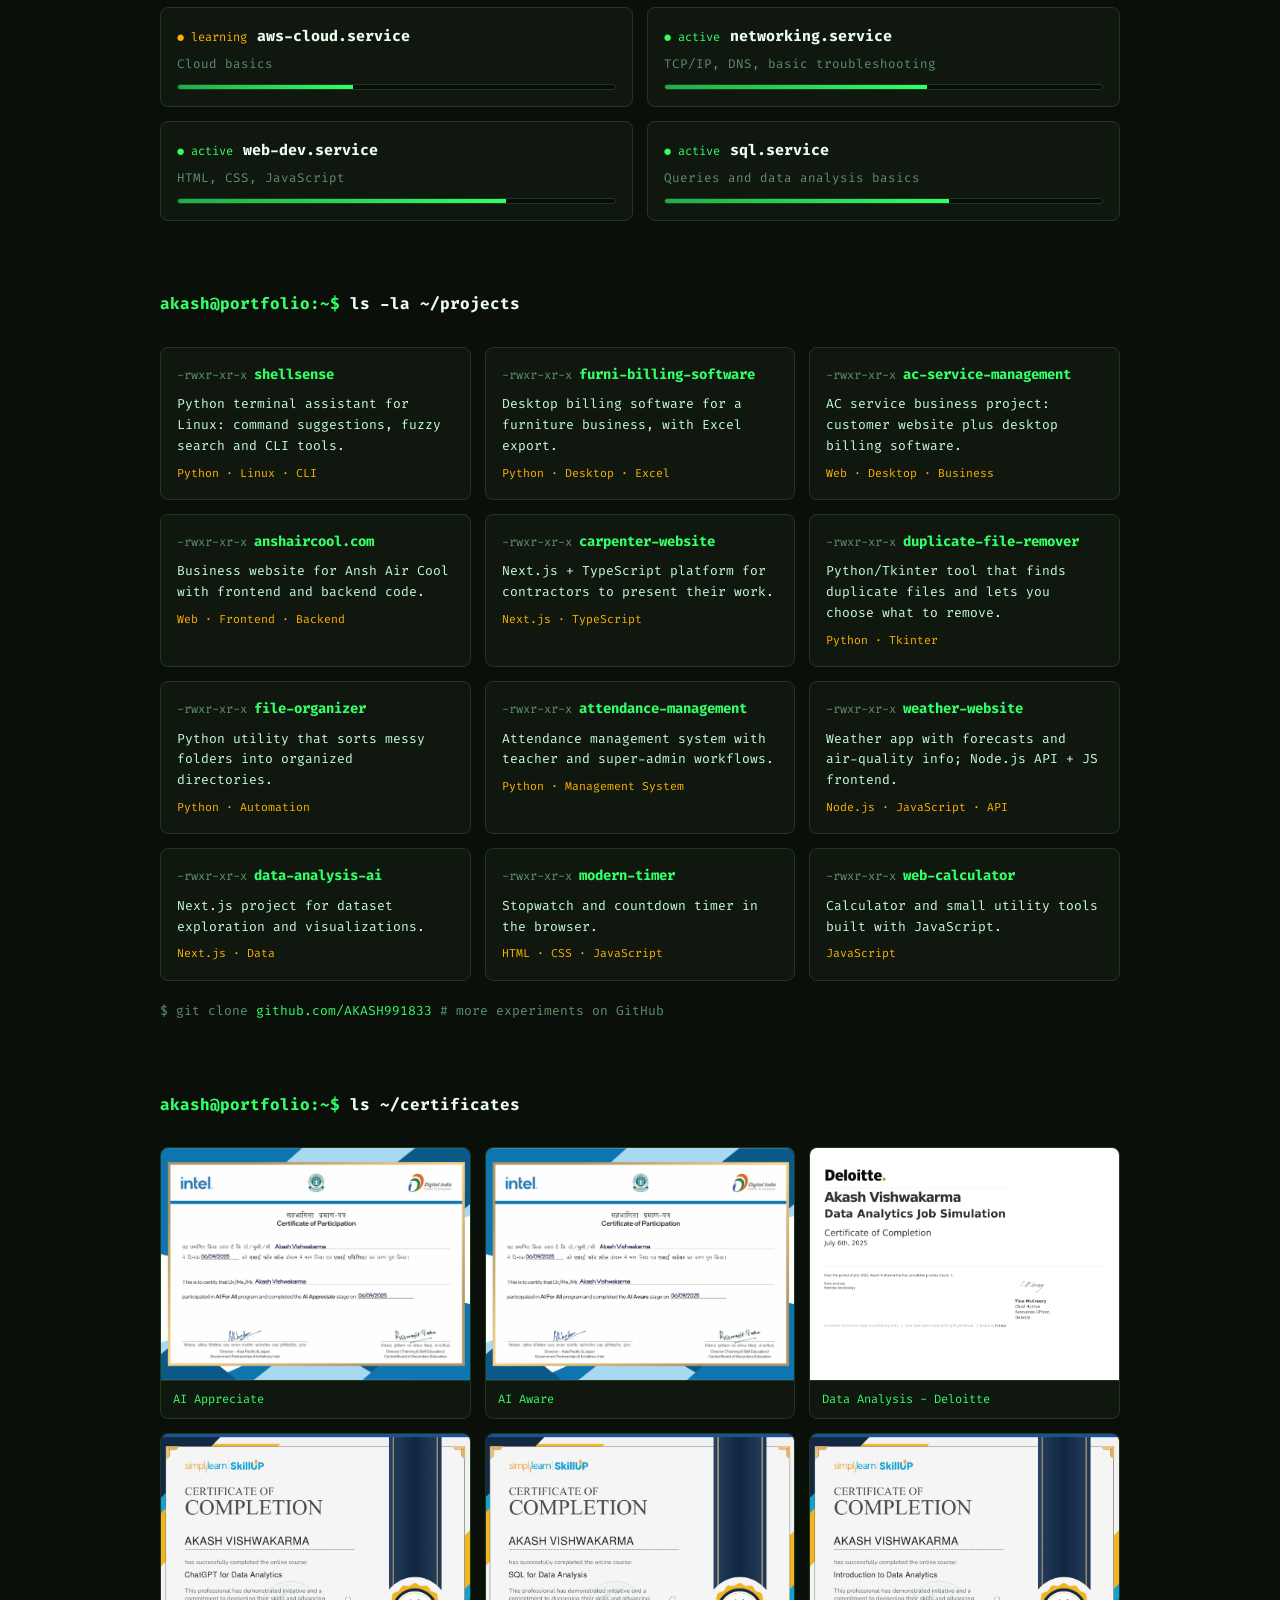
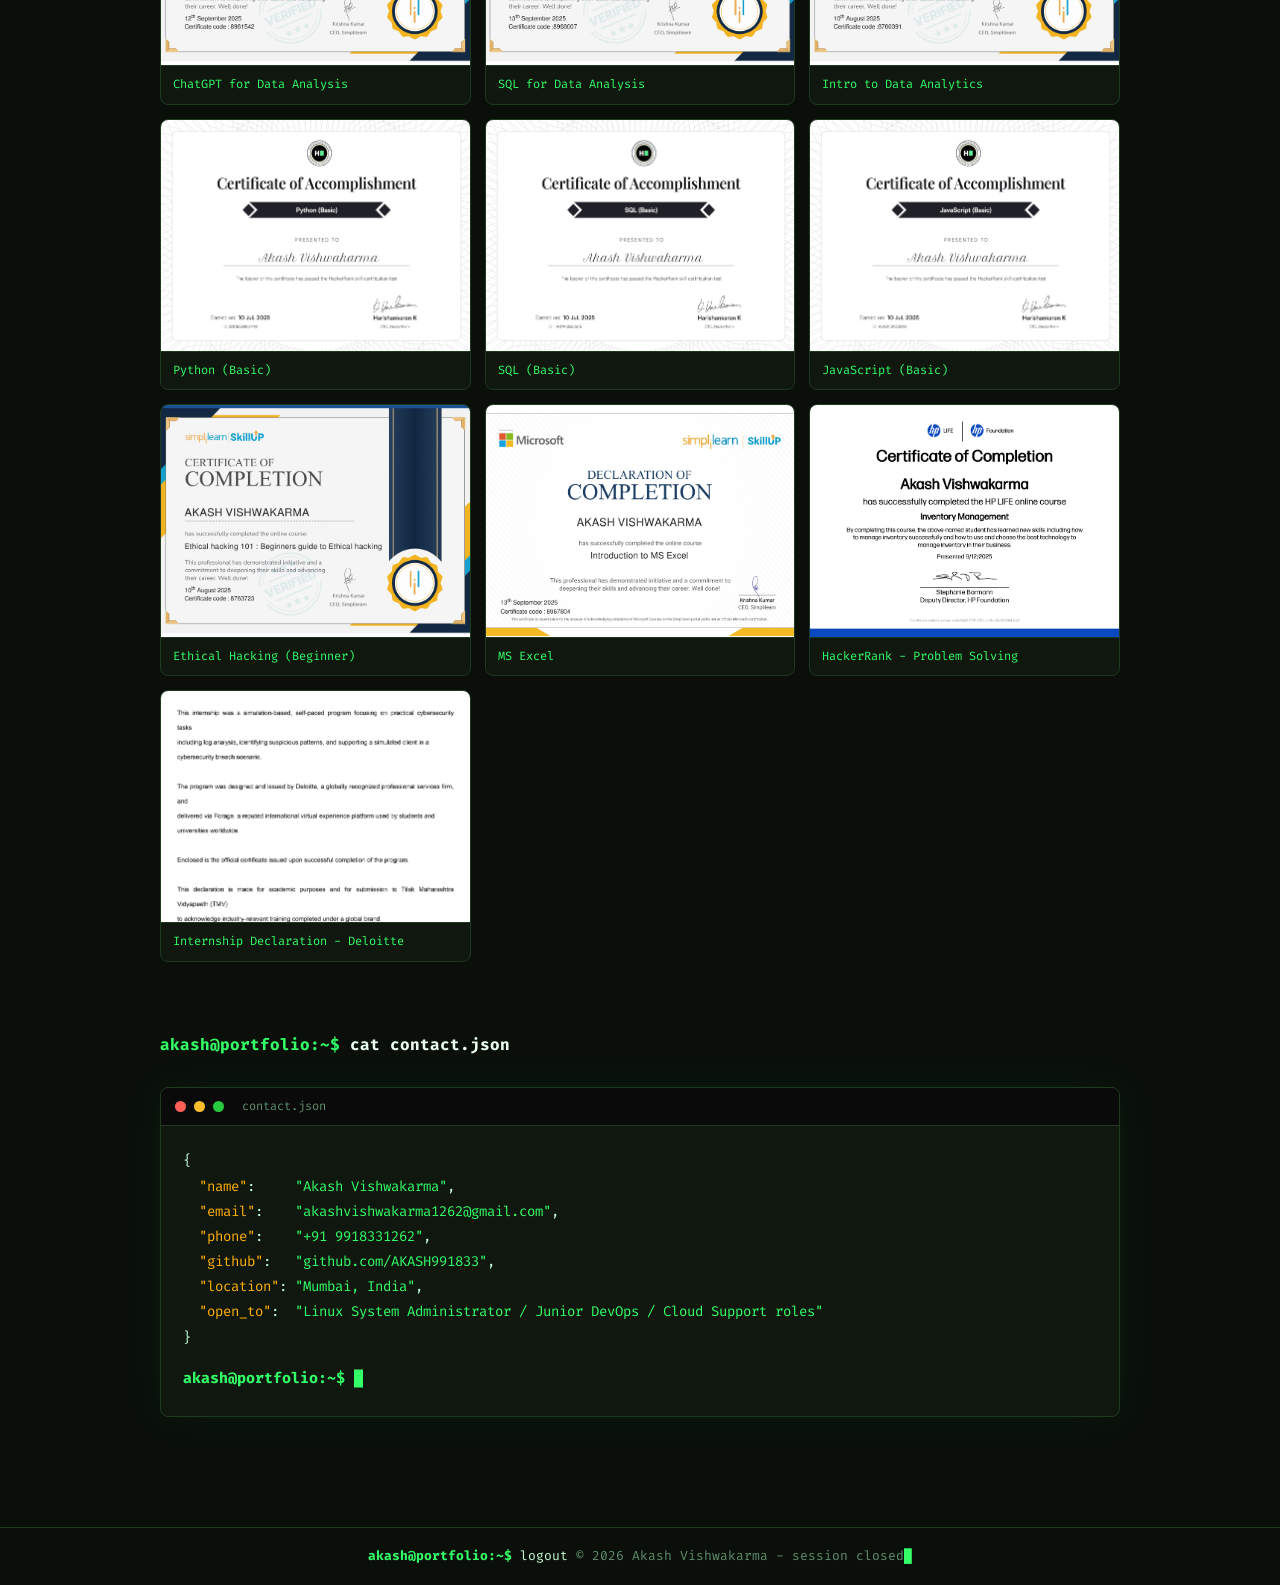
==== commit 66d7760a: "Redesign portfolio with terminal/Linux theme (preview branch)" ====
--- a/index.html
+++ b/index.html
@@ -1,1256 +1,312 @@
 <!DOCTYPE html>
 <html lang="en">
-
 <head>
-    <meta charset="UTF-8">
-    <meta name="viewport" content="width=device-width, initial-scale=1.0">
-    <meta name="description" content="Portfolio of Akash Vishwakarma - Tech enthusiast skilled in Web Development, Python, Ethical Hacking, and AI.">
-    <meta name="keywords" content="Akash Vishwakarma, Portfolio, Web Developer, Ethical Hacking, Python, JavaScript, AI">
-    <meta name="author" content="Akash Vishwakarma">
-    
-    <!-- Favicon -->
-    <link rel="icon" type="image/x-icon" href="krish.jpg">
-    
-    <!-- Open Graph / Facebook -->
-    <meta property="og:type" content="website">
-    <meta property="og:url" content="https://akash991833.github.io/portfolio/">
-    <meta property="og:title" content="Akash Vishwakarma | Portfolio">
-    <meta property="og:description" content="Tech enthusiast skilled in Web Development, Python, Ethical Hacking, and AI.">
-    <meta property="og:image" content="https://akash991833.github.io/portfolio/krish.jpg">
-    
-    <!-- Twitter Card -->
-    <meta property="twitter:card" content="summary_large_image">
-    <meta property="twitter:url" content="https://akash991833.github.io/portfolio/">
-    <meta property="twitter:title" content="Akash Vishwakarma | Portfolio">
-    <meta property="twitter:description" content="Tech enthusiast skilled in Web Development, Python, Ethical Hacking, and AI.">
-    <meta property="twitter:image" content="https://akash991833.github.io/portfolio/krish.jpg">
-    
-    <title>Akash Vishwakarma | Portfolio</title>
-    <link rel="preconnect" href="https://fonts.googleapis.com">
-    <link rel="preconnect" href="https://fonts.gstatic.com" crossorigin>
-    <link href="https://fonts.googleapis.com/css2?family=Fira+Code:wght@400;500;600&family=Rajdhani:wght@300;400;500;600;700&display=swap" rel="stylesheet">
-    <link rel="stylesheet" href="https://cdnjs.cloudflare.com/ajax/libs/font-awesome/6.4.0/css/all.min.css">
-    <link rel="stylesheet" href="style.css">
-    <link rel="stylesheet" href="particle-network.css">
+<meta charset="UTF-8">
+<meta name="viewport" content="width=device-width, initial-scale=1.0">
+<meta name="description" content="Akash Vishwakarma - Aspiring Linux System Administrator. Linux, Python and automation. Exploring Docker, AWS and Kubernetes. Mumbai.">
+<meta name="author" content="Akash Vishwakarma">
+<title>akash@linux:~$ | Akash Vishwakarma</title>
+<link rel="icon" type="image/x-icon" href="krish.jpg">
+<link rel="preconnect" href="https://fonts.googleapis.com">
+<link rel="preconnect" href="https://fonts.gstatic.com" crossorigin>
+<link href="https://fonts.googleapis.com/css2?family=Fira+Code:wght@400;500;700&family=JetBrains+Mono:wght@400;700&display=swap" rel="stylesheet">
+<link rel="stylesheet" href="terminal.css">
 </head>
-
 <body>
-    <!-- Preloader -->
-    <div class="preloader" id="preloader">
-        <div class="preloader-content">
-            <div class="preloader-logo">AKASH</div>
-            <div class="loader"></div>
-            <p class="preloader-text">Loading Portfolio...</p>
-        </div>
+
+<!-- Boot screen -->
+<div id="boot" aria-hidden="true">
+<pre id="boot-log"></pre>
+</div>
+
+<div class="crt" aria-hidden="true"></div>
+
+<!-- Status bar -->
+<header class="statusbar">
+  <a class="host" href="#home"><span class="user">akash</span><span class="at">@</span><span class="machine">portfolio</span><span class="path">:~$</span></a>
+  <button class="menu-toggle" id="menuToggle" aria-label="Toggle menu">[menu]</button>
+  <nav id="nav">
+    <a href="#home">~/home</a>
+    <a href="#about">~/about</a>
+    <a href="#skills">~/skills</a>
+    <a href="#projects">~/projects</a>
+    <a href="#certificates">~/certificates</a>
+    <a href="#contact">~/contact</a>
+  </nav>
+</header>
+
+<main>
+
+<!-- HERO -->
+<section class="hero" id="home">
+  <div class="term-window">
+    <div class="term-titlebar">
+      <span class="dot r"></span><span class="dot y"></span><span class="dot g"></span>
+      <span class="term-title">akash@portfolio: ~</span>
     </div>
-
-    <!-- Scroll Progress Bar -->
-    <div class="scroll-progress" id="scrollProgress"></div>
-
-    <!-- Back to Top Button -->
-    <div class="back-to-top" id="backToTop">
-        <i class="fas fa-arrow-up"></i>
+    <div class="term-body" id="hero-term">
+      <div class="line"><span class="prompt">akash@portfolio:~$</span> <span class="cmd" data-type="whoami"></span></div>
+      <div class="out">Akash Vishwakarma</div>
+      <div class="line"><span class="prompt">akash@portfolio:~$</span> <span class="cmd" data-type="cat role.txt"></span></div>
+      <div class="out big">Linux System Administrator <span class="dim">(Fresher)</span></div>
+      <div class="out big dim2">Junior DevOps &nbsp;|&nbsp; Cloud Support</div>
+      <div class="line"><span class="prompt">akash@portfolio:~$</span> <span class="cmd" data-type="cat location.txt"></span></div>
+      <div class="out">Mumbai, India</div>
+      <div class="line"><span class="prompt">akash@portfolio:~$</span> <span class="cmd" data-type="./status.sh"></span></div>
+      <div class="out"><span class="ok">[ OK ]</span> Strong grip on core Linux concepts</div>
+      <div class="out"><span class="ok">[ OK ]</span> Python &amp; automation</div>
+      <div class="out"><span class="ok">[ OK ]</span> Docker, AWS, Kubernetes - fundamentals</div>
+      <div class="out"><span class="ok">[ OK ]</span> Networking basics</div>
+      <div class="out"><span class="run">[ .. ]</span> First Linux admin role - <span class="amber">actively looking</span></div>
+      <div class="line cursor-line"><span class="prompt">akash@portfolio:~$</span> <span class="cursor">&#9608;</span></div>
     </div>
-
-    <!-- Header -->
-    <header>
-        <a href="#home" class="logo" aria-label="Akash Vishwakarma - Home">Akash Vishwakarma</a>
-        <button class="menu-btn" aria-label="Toggle Navigation Menu">
-            <i class="fas fa-bars" aria-hidden="true"></i>
-        </button>
-        <nav class="navbar" aria-label="Main Navigation">
-            <a href="#home">Home</a>
-            <a href="#about">About</a>
-            <a href="#skills">Skills</a>
-            <a href="#projects">Projects</a>
-            <a href="#ai">AI Productivity Tools</a>
-            <a href="#certifications">Certifications</a>
-            <a href="#contact">Contact</a>
-        </nav>
-    </header>
-
-    <!-- Hero Section -->
-    <section class="hero" id="home">
-        <!-- Video Background -->
-        <div class="video-background">
-            <video autoplay muted loop playsinline id="hero-video" preload="auto" poster="">
-                <source src="https://cdn.pixabay.com/video/2020/05/25/39399-426373828_large.mp4" type="video/mp4">
-                Your browser does not support the video tag.
-            </video>
-            <div class="video-overlay"></div>
-        </div>
-
-        <div class="hero-content">
-            <h1>Hi, I'm <span>Akash Vishwakarma</span></h1>
-            <h2 class="typing-text">@TechCurious | Learner & Web Explorer</h2>
-            <p>
-                I'm a self-driven tech enthusiast with a growing grip on web development using HTML, CSS, and
-                JavaScript. I explore new technologies every day and have intermediate skills in HTML, CSS, JavaScript,
-                plus Python and ethical hacking. Always curious, always learning.
-            </p>
-
-            <div class="btn-box">
-                <a href="#projects" class="btn">View My Projects</a>
-                <a href="#contact" class="btn btn-outline">Let's Talk</a>
-            </div>
-        </div>
-        
-        <!-- Code Editor Animation (Right Side) -->
-        <div class="hero-visual" aria-hidden="true">
-            <div class="code-editor">
-                <div class="editor-header">
-                    <div class="editor-buttons">
-                        <span class="btn-close"></span>
-                        <span class="btn-minimize"></span>
-                        <span class="btn-maximize"></span>
-                    </div>
-                    <div class="editor-title">
-                        <i class="fas fa-code"></i>
-                        <span>portfolio.js</span>
-                    </div>
-                </div>
-                <div class="editor-body">
-                    <pre><code id="typewriter-code"></code></pre>
-                    <div class="cursor-blink"></div>
-                </div>
-                <div class="editor-footer">
-                    <div class="editor-status">
-                        <span class="status-item"><i class="fas fa-code-branch"></i> main</span>
-                        <span class="status-item"><i class="fas fa-check-circle"></i> Prettier</span>
-                    </div>
-                    <div class="editor-info">
-                        <span class="lang-badge">JavaScript</span>
-                        <span class="line-col">Ln <span id="line-num">1</span>, Col <span id="col-num">1</span></span>
-                    </div>
-                </div>
-            </div>
-            
-            <!-- Floating Code Snippets -->
-            <div class="floating-code floating-code-1">
-                <span class="code-tag">&lt;Developer /&gt;</span>
-            </div>
-            <div class="floating-code floating-code-2">
-                <span class="code-tag">const skills = ['Web Dev', 'Python', 'AI'];</span>
-            </div>
-            <div class="floating-code floating-code-3">
-                <span class="code-tag">console.log('Hello World');</span>
-            </div>
-        </div>
-        
-        <div class="particles" id="particles-js" aria-hidden="true"></div>
-        <div class="particle-network-animation" aria-hidden="true"></div>
-    </section>
-
-    <!-- About Section -->
-    <section class="about" id="about">
-        <div class="about-container">
-            <!-- Left Side - Image -->
-            <div class="about-left">
-                <div class="about-image-wrapper">
-                    <div class="about-image-glow"></div>
-                    <img src="krish.jpg" alt="Akash Vishwakarma" class="about-image">
-                    <div class="about-badge">
-                        <span class="badge-text">Available for Work</span>
-                    </div>
-                </div>
-                
-                <!-- Quick Info Cards -->
-                <div class="about-info-cards">
-                    <div class="info-card">
-                        <i class="fas fa-graduation-cap"></i>
-                        <div>
-                            <h4>Education</h4>
-                            <p>BCA Student</p>
-                        </div>
-                    </div>
-                    <div class="info-card">
-                        <i class="fas fa-map-marker-alt"></i>
-                        <div>
-                            <h4>Location</h4>
-                            <p>Thane, Maharashtra</p>
-                        </div>
-                    </div>
-                </div>
-
-                <!-- Action Buttons -->
-                <div class="about-actions">
-                    <a href="cv.pdf" class="btn" download>
-                        <i class="fas fa-download"></i> Download CV
-                    </a>
-                    <a href="#contact" class="btn btn-outline">
-                        <i class="fas fa-envelope"></i> Contact Me
-                    </a>
-                </div>
-            </div>
-
-            <!-- Right Side - Content -->
-            <div class="about-right">
-                <div class="about-header">
-                    <span class="about-subtitle">Get to know me</span>
-                    <h2>About <span>Me</span></h2>
-                </div>
-
-                <div class="about-description">
-                    <p class="intro-text">
-                        Hi, I'm <strong>Akash Vishwakarma</strong> - a passionate 
-                        <span class="highlight">Tech Enthusiast</span> and 
-                        <span class="highlight">Developer</span> based in India.
-                    </p>
-                    
-                    <p>
-                        Recently completed my <strong>BCA</strong>, I have a deep passion for 
-                        <strong>Web Development</strong>, <strong>Data Analysis</strong>, and 
-                        <strong>Linux & Hacking</strong>. I love exploring new technologies and 
-                        building innovative projects that solve real-world problems.
-                    </p>
-
-                    <p>
-                        When I'm not coding, you'll find me exploring Windows and operating systems, contributing
-                        to open-source projects, or learning about the latest in 
-                        <strong>Artificial Intelligence</strong>.
-                    </p>
-                </div>
-
-                <!-- Tech Stack -->
-                <div class="tech-stack">
-                    <h3 class="stack-title">My Tech Stack</h3>
-                    <div class="tech-tags">
-                        <span class="tech-tag">HTML</span>
-                        <span class="tech-tag">CSS</span>
-                        <span class="tech-tag">JavaScript</span>
-                        <span class="tech-tag">Python</span>                   
-                        <span class="tech-tag">AI Tools</span>
-                        <span class="tech-tag">MySQL</span>
-                        <span class="tech-tag">Windows,linux</span>
-                        <span class="tech-tag">Full Stack Development Using Using AI</span>
-                        <span class="tech-tag">Excel</span>
-                        <span class="tech-tag">Power BI</span>
-                        <span class="tech-tag">Microsoft Office</span>
-                    </div>
-                </div>
-
-                <!-- What I Do -->
-                <div class="what-i-do">
-                    <div class="service-card">
-                        <div class="service-icon">
-                            <i class="fas fa-code" aria-hidden="true"></i>
-                        </div>
-                        <h3>Web Development</h3>
-                        <p>Building responsive and modern websites</p>
-                    </div>
-                    <div class="service-card">
-                        <div class="service-icon">
-                            <i class="fas fa-shield-alt" aria-hidden="true"></i>
-                        </div>
-                        <h3>Data Analysis</h3>
-                        <p>Analyzing data to derive meaningful insights</p>
-                    </div>
-                    <div class="service-card">
-                        <div class="service-icon">
-                            <i class="fas fa-robot" aria-hidden="true"></i>
-                        </div>
-                        <h3>AI Integration</h3>
-                        <p>Using AI to enhance productivity</p>
-                    </div>
-                </div>
-
-                <!-- Personal Info -->
-                <div class="personal-info">
-                    <div class="info-row">
-                        <span class="info-label"><i class="fas fa-envelope" aria-hidden="true"></i> Email:</span>
-                        <a href="mailto:akashvishwakarma1262@gmail.com" class="info-value">akashvishwakarma1262@gmail.com</a>
-                    </div>
-                    <div class="info-row">
-                        <span class="info-label"><i class="fas fa-phone" aria-hidden="true"></i> Phone:</span>
-                        <a href="tel:+919918331262" class="info-value">+91 9918331262</a>
-                    </div>
-                </div>
-            </div>
-        </div>
-    </section>
-
-    <!-- Skills Section -->
-    <section class="skills" id="skills">
-        <div class="wave-divider wave-divider-top" aria-hidden="true">
-            <svg viewBox="0 0 1200 120" preserveAspectRatio="none">
-                <path class="wave-path" d="M0,0V46.29c47.79,22.2,103.59,32.17,158,28,70.36-5.37,136.33-33.31,206.8-37.5C438.64,32.43,512.34,53.67,583,72.05c69.27,18,138.3,24.88,209.4,13.08,36.15-6,69.85-17.84,104.45-29.34C989.49,25,1113-14.29,1200,52.47V0Z"/>
-            </svg>
-        </div>
-        <h2>My <span>Skills</span></h2>
-        <div class="skills-container">
-            <!-- Visible Skills (5) -->
-            <button class="skill-card glass"
-                onclick="window.open('https://developer.mozilla.org/en-US/docs/Web/HTML', '_blank')"
-                aria-label="Learn more about HTML5">
-                <img src="https://cdn.jsdelivr.net/gh/devicons/devicon/icons/html5/html5-original.svg" alt="" aria-hidden="true"
-                    style="width: 50px; height: 50px; margin-bottom: 20px;">
-                <h3>HTML5</h3>
-                <p>Semantic markup, accessibility standards, and modern HTML5 features.</p>
-            </button>
-            <button class="skill-card glass"
-                onclick="window.open('https://developer.mozilla.org/en-US/docs/Web/CSS', '_blank')"
-                aria-label="Learn more about CSS3">
-                <img src="https://cdn.jsdelivr.net/gh/devicons/devicon/icons/css3/css3-original.svg" alt="" aria-hidden="true"
-                    style="width: 50px; height: 50px; margin-bottom: 20px;">
-                <h3>CSS3</h3>
-                <p>Responsive design, animations, flexbox, grid, and CSS frameworks.</p>
-            </button>
-            <button class="skill-card glass"
-                onclick="window.open('https://developer.mozilla.org/en-US/docs/Web/JavaScript', '_blank')"
-                aria-label="Learn more about JavaScript">
-                <img src="https://cdn.jsdelivr.net/gh/devicons/devicon/icons/javascript/javascript-original.svg"
-                    alt="" aria-hidden="true" style="width: 50px; height: 50px; margin-bottom: 20px;">
-                <h3>JavaScript</h3>
-                <p>ES6+, DOM manipulation, async programming, and modern frameworks.</p>
-            </button>
-            <button class="skill-card glass" onclick="window.open('https://docs.python.org/3/', '_blank')"
-                aria-label="Learn more about Python">
-                <img src="https://cdn.jsdelivr.net/gh/devicons/devicon/icons/python/python-original.svg" alt="" aria-hidden="true"
-                    style="width: 50px; height: 50px; margin-bottom: 20px;">
-                <h3>Python</h3>
-                <p>Scripting, automation, data structures, and basic application development.</p>
-            </button>
-            <button class="skill-card glass" onclick="window.open('https://devdocs.io/c/', '_blank')"
-                aria-label="Learn more about C Programming">
-                <img src="https://cdn.jsdelivr.net/gh/devicons/devicon/icons/c/c-original.svg" alt="" aria-hidden="true"
-                    style="width: 50px; height: 50px; margin-bottom: 20px;">
-                <h3>C Programming</h3>
-                <p>Basic programming concepts, algorithms, and problem-solving skills.</p>
-            </button>
-            <!-- Hidden Skills (7) -->
-            <button class="skill-card glass hidden-skill" onclick="window.open('https://learn.microsoft.com/en-us/windows/', '_blank')"
-                aria-label="Learn more about Computer & OS Knowledge">
-                <img src="https://cdn.jsdelivr.net/gh/devicons/devicon/icons/windows8/windows8-original.svg"
-                    alt="" aria-hidden="true" style="width: 50px; height: 50px; margin-bottom: 20px;">
-                <h3>Computer & OS Knowledge</h3>
-                <p>Windows and general operating system knowledge, plus AI-assisted system workflows.</p>
-            </button>
-            <button class="skill-card glass hidden-skill" onclick="window.open('https://www.excel.com/', '_blank')"
-                aria-label="Learn more about Excel">
-                <img src="https://cdn.jsdelivr.net/gh/devicons/devicon/icons/excel/excel-original.svg"
-                    alt="" aria-hidden="true" style="width: 50px; height: 50px; margin-bottom: 20px;">
-                <h3>Excel</h3>
-                <p>Data analysis, formulas, and spreadsheets.</p>
-            </button>
-        </div>
-        <div class="view-more-container">
-            <button class="view-more-btn" id="view-more-skills">
-                <span>View More Skills</span>
-                <i class="fas fa-chevron-down"></i>
-            </button>
-        </div>
-    </section>
-
-    <!-- AI Expertise Section -->
-    <section class="ai-section" id="ai">
-        <div class="wave-divider wave-divider-top">
-            <svg viewBox="0 0 1200 120" preserveAspectRatio="none">
-                <path class="wave-path" d="M0,0V46.29c47.79,22.2,103.59,32.17,158,28,70.36-5.37,136.33-33.31,206.8-37.5C438.64,32.43,512.34,53.67,583,72.05c69.27,18,138.3,24.88,209.4,13.08,36.15-6,69.85-17.84,104.45-29.34C989.49,25,1113-14.29,1200,52.47V0Z"/>
-            </svg>
-        </div>
-        <h2>AI <span>Productivity Tools</span></h2>
-        <p class="ai-intro">I leverage cutting-edge AI tools and platforms to enhance productivity, solve complex problems, and deliver innovative solutions.</p>
-        
-        <div class="ai-tools-container">
-            <div class="ai-tool-card glass" onclick="openWithConfirm('https://chat.openai.com/')">
-                <div class="ai-icon-wrapper">
-                    <div class="ai-icon-bg"></div>
-                    <img src="https://upload.wikimedia.org/wikipedia/commons/0/04/ChatGPT_logo.svg" alt="ChatGPT">
-                </div>
-                <h3>ChatGPT</h3>
-                <p>Advanced conversations, content creation, coding assistance, and problem-solving</p>
-                <div class="ai-card-footer">
-                    <span class="ai-tag">OpenAI</span>
-                    <span class="ai-usage">Daily</span>
-                </div>
-            </div>
-
-            <div class="ai-tool-card glass" onclick="openWithConfirm('https://www.deepseek.com/')">
-                <div class="ai-icon-wrapper">
-                    <div class="ai-icon-bg"></div>
-                    <img src="https://static.cdnlogo.com/logos/d/9/deepseek.svg" alt="DeepSeek">
-                </div>
-                <h3>Claude code </h3>
-                <p>Deep learning models for complex reasoning and analysis tasks</p>
-                <div class="ai-card-footer">
-                    <span class="ai-tag">Deep Learning</span>
-                    <span class="ai-usage">Advanced</span>
-                </div>
-            </div>
-
-            <div class="ai-tool-card glass" onclick="openWithConfirm('https://copilot.microsoft.com/')">
-                <div class="ai-icon-wrapper">
-                    <div class="ai-icon-bg"></div>
-                    <img src="https://raw.githubusercontent.com/PKief/vscode-material-icon-theme/main/icons/copilot.svg" alt="Copilot">
-                </div>
-                <h3>Copilot</h3>
-                <p>Microsoft's AI assistant for coding, research, and everyday tasks</p>
-                <div class="ai-card-footer">
-                    <span class="ai-tag">Microsoft</span>
-                    <span class="ai-usage">Coding</span>
-                </div>
-            </div>
-
-            <div class="ai-tool-card glass" onclick="openWithConfirm('https://gemini.google.com/')">
-                <div class="ai-icon-wrapper">
-                    <div class="ai-icon-bg"></div>
-                    <img src="https://upload.wikimedia.org/wikipedia/commons/8/8a/Google_Gemini_logo.svg" alt="Gemini">
-                </div>
-                <h3>Gemini</h3>
-                <p>Google's multimodal AI for creative and analytical workflows</p>
-                <div class="ai-card-footer">
-                    <span class="ai-tag">Google</span>
-                    <span class="ai-usage">Research</span>
-                </div>
-            </div>
-        </div>
-    </section>
-
-    <!-- Projects Section -->
-    <section class="projects" id="projects">
-        <div class="wave-divider wave-divider-top">
-            <svg viewBox="0 0 1200 120" preserveAspectRatio="none">
-                <path class="wave-path" d="M0,0V46.29c47.79,22.2,103.59,32.17,158,28,70.36-5.37,136.33-33.31,206.8-37.5C438.64,32.43,512.34,53.67,583,72.05c69.27,18,138.3,24.88,209.4,13.08,36.15-6,69.85-17.84,104.45-29.34C989.49,25,1113-14.29,1200,52.47V0Z"/>
-            </svg>
-        </div>
-        
-        <div class="projects-header">
-            <h2>My <span>Projects</span></h2>
-            <p class="projects-subtitle">Explore my latest work and creative experiments</p>
-        </div>
-
-        <div class="projects-grid">
-            <!-- Project 1: Calculator -->
-            <div class="project-card pro" data-category="web">
-                <div class="project-image-wrapper">
-                    <div class="project-overlay">
-                        <div class="overlay-content">
-                            <button class="preview-btn" onclick="openProjectModal('calculator')">
-                                <i class="fas fa-eye"></i> Preview
-                            </button>
-                        </div>
-                    </div>
-                    <div class="project-badge web">Web App</div>
-                    <img src="https://i.pinimg.com/736x/8e/ad/bd/8eadbd95cbcdda23f44b8c7b05ab7931.jpg" 
-                         alt="Web Calculator" 
-                         class="project-img"
-                         loading="lazy">
-                </div>
-                <div class="project-content">
-                    <div class="project-rating">
-                        <i class="fas fa-star"></i>
-                        <i class="fas fa-star"></i>
-                        <i class="fas fa-star"></i>
-                        <i class="fas fa-star"></i>
-                        <i class="fas fa-star"></i>
-                    </div>
-                    <h3 class="project-title">Web Calculator</h3>
-                    <p class="project-desc">A fully functional calculator with basic arithmetic operations and modern UI design.</p>
-                    <div class="project-tech">
-                        <span class="tech-badge">HTML</span>
-                        <span class="tech-badge">CSS</span>
-                        <span class="tech-badge">JavaScript</span>
-                    </div>
-                    <div class="project-actions">
-                        <a href="https://akash991833.github.io/Simple-Web-Calculator/" target="_blank" class="action-btn live">
-                            <i class="fas fa-external-link-alt"></i> Live Demo
-                        </a>
-                        <a href="https://github.com/AKASH991833/Simple-Web-Calculator" target="_blank" class="action-btn code">
-                            <i class="fab fa-github"></i> Code
-                        </a>
-                    </div>
-                </div>
-            </div>
-
-            <!-- Project 2: Weather App -->
-            <div class="project-card pro" data-category="web">
-                <div class="project-image-wrapper">
-                    <div class="project-overlay">
-                        <div class="overlay-content">
-                            <button class="preview-btn" onclick="openProjectModal('weather')">
-                                <i class="fas fa-eye"></i> Preview
-                            </button>
-                        </div>
-                    </div>
-                    <div class="project-badge web">Web App</div>
-                    <img src="https://images.unsplash.com/photo-1592210454359-9043f067919b?w=800&auto=format&fit=crop" 
-                         alt="Weather Dashboard" 
-                         class="project-img"
-                         loading="lazy">
-                </div>
-                <div class="project-content">
-                    <div class="project-rating">
-                        <i class="fas fa-star"></i>
-                        <i class="fas fa-star"></i>
-                        <i class="fas fa-star"></i>
-                        <i class="fas fa-star"></i>
-                        <i class="fas fa-star-half-alt"></i>
-                    </div>
-                    <h3 class="project-title">Weather Dashboard</h3>
-                    <p class="project-desc">Real-time weather application using OpenWeatherMap API with location-based forecasts.</p>
-                    <div class="project-tech">
-                        <span class="tech-badge">HTML</span>
-                        <span class="tech-badge">CSS</span>
-                        <span class="tech-badge">JavaScript</span>
-                        <span class="tech-badge">API</span>
-                    </div>
-                    <div class="project-actions">
-                        <a href="https://akash991833.github.io/Weather_Website/" target="_blank" class="action-btn live">
-                            <i class="fas fa-external-link-alt"></i> Live Demo
-                        </a>
-                        <a href="https://github.com/AKASH991833/Weather_Website" target="_blank" class="action-btn code">
-                            <i class="fab fa-github"></i> Code
-                        </a>
-                    </div>
-                </div>
-            </div>
-
-            <!-- Project 3: Timer -->
-            <div class="project-card pro" data-category="web">
-                <div class="project-image-wrapper">
-                    <div class="project-overlay">
-                        <div class="overlay-content">
-                            <button class="preview-btn" onclick="openProjectModal('timer')">
-                                <i class="fas fa-eye"></i> Preview
-                            </button>
-                        </div>
-                    </div>
-                    <div class="project-badge web">Web App</div>
-                    <img src="https://images.unsplash.com/photo-1508962914676-134849a727f0?w=800&auto=format&fit=crop" 
-                         alt="Modern Timer" 
-                         class="project-img"
-                         loading="lazy">
-                </div>
-                <div class="project-content">
-                    <div class="project-rating">
-                        <i class="fas fa-star"></i>
-                        <i class="fas fa-star"></i>
-                        <i class="fas fa-star"></i>
-                        <i class="fas fa-star"></i>
-                        <i class="far fa-star"></i>
-                    </div>
-                    <h3 class="project-title">Modern Timer</h3>
-                    <p class="project-desc">A sleek and modern timer with stopwatch, countdown, and multiple timer features.</p>
-                    <div class="project-tech">
-                        <span class="tech-badge">HTML</span>
-                        <span class="tech-badge">CSS</span>
-                        <span class="tech-badge">JavaScript</span>
-                    </div>
-                    <div class="project-actions">
-                        <a href="https://akash991833.github.io/Modern-Timer/" target="_blank" class="action-btn live disabled">
-                            <i class="fas fa-lock"></i> Live Demo
-                        </a>
-                        <a href="#" target="_blank" class="action-btn code disabled">
-                            <i class="fab fa-github"></i> Code
-                        </a>
-                    </div>
-                </div>
-            </div>
-
-            <!-- Project 4: Password Generator -->
-            <div class="project-card pro" data-category="web">
-                <div class="project-image-wrapper">
-                    <div class="project-overlay">
-                        <div class="overlay-content">
-                            <button class="preview-btn" onclick="openProjectModal('password')">
-                                <i class="fas fa-eye"></i> Preview
-                            </button>
-                        </div>
-                    </div>
-                    <div class="project-badge web">Web App</div>
-                    <img src="https://i.pinimg.com/736x/68/11/54/681154895992fda639bcf1642cdddb12.jpg" 
-                         alt="Password Generator" 
-                         class="project-img"
-                         loading="lazy">
-                </div>
-                <div class="project-content">
-                    <div class="project-rating">
-                        <i class="fas fa-star"></i>
-                        <i class="fas fa-star"></i>
-                        <i class="fas fa-star"></i>
-                        <i class="fas fa-star"></i>
-                        <i class="fas fa-star"></i>
-                    </div>
-                    <h3 class="project-title">Password Generator</h3>
-                    <p class="project-desc">Generate secure, random passwords with customizable length and character options.</p>
-                    <div class="project-tech">
-                        <span class="tech-badge">HTML</span>
-                        <span class="tech-badge">CSS</span>
-                        <span class="tech-badge">JavaScript</span>
-                    </div>
-                    <div class="project-actions">
-                        <a href="random-password.html" target="_blank" class="action-btn live">
-                            <i class="fas fa-external-link-alt"></i> Live Demo
-                        </a>
-                        <a href="https://github.com/AKASH991833" target="_blank" class="action-btn code">
-                            <i class="fab fa-github"></i> Code
-                        </a>
-                    </div>
-                </div>
-            </div>
-
-            <!-- Project 6: Duplicate File Remover -->
-            <div class="project-card pro hidden-project" data-category="python">
-                <div class="project-image-wrapper">
-                    <div class="project-overlay">
-                        <div class="overlay-content">
-                            <button class="preview-btn" onclick="openProjectModal('duplicate')">
-                                <i class="fas fa-eye"></i> Preview
-                            </button>
-                        </div>
-                    </div>
-                    <div class="project-badge python">Python</div>
-                    <img src="https://images.unsplash.com/photo-1580894732444-8ecded7900cd?w=800&h=600&fit=crop&q=80"
-                         alt="Duplicate File Remover"
-                         class="project-img"
-                         loading="lazy">
-                </div>
-                <div class="project-content">
-                    <div class="project-rating">
-                        <i class="fas fa-star"></i>
-                        <i class="fas fa-star"></i>
-                        <i class="fas fa-star"></i>
-                        <i class="fas fa-star"></i>
-                        <i class="fas fa-star"></i>
-                    </div>
-                    <h3 class="project-title">Duplicate File Remover</h3>
-                    <p class="project-desc">Windows application that scans and removes duplicate files to free up storage space.</p>
-                    <div class="project-tech">
-                        <span class="tech-badge">Python</span>
-                        <span class="tech-badge">PyInstaller</span>
-                        <span class="tech-badge">Windows</span>
-                    </div>
-                    <div class="project-actions">
-                        <a href="https://github.com/AKASH991833/duplicate-file-remover/raw/main/DuplicateFileRemover.exe" target="_blank" class="action-btn live">
-                            <i class="fas fa-download"></i> Download .EXE
-                        </a>
-                        <a href="https://github.com/AKASH991833/duplicate-file-remover" target="_blank" class="action-btn code">
-                            <i class="fab fa-github"></i> Code
-                        </a>
-                    </div>
-                </div>
-            </div>
-        </div>
-
-        <div class="view-more-container">
-            <button class="view-more-btn" id="view-more-projects">
-                <span>View More Projects</span>
-                <i class="fas fa-chevron-down"></i>
-            </button>
-        </div>
-    </section>
-
-    <!-- Project Preview Modal -->
-    <div id="project-modal" class="modal">
-        <div class="modal-content">
-            <span class="modal-close" onclick="closeProjectModal()">&times;</span>
-            <div class="modal-body" id="modal-body">
-                <!-- Dynamic content will be loaded here -->
-            </div>
-        </div>
+  </div>
+  <div class="hero-actions">
+    <a class="btn" href="#projects">$ ./view_projects.sh</a>
+    <a class="btn amber" href="cv.pdf" target="_blank" rel="noopener">$ wget resume.pdf</a>
+    <a class="btn ghost" href="#contact">$ ./contact.sh</a>
+  </div>
+</section>
+
+<!-- ABOUT / neofetch -->
+<section id="about">
+  <h2 class="sec"><span class="prompt">akash@portfolio:~$</span> neofetch</h2>
+  <div class="neofetch">
+    <pre class="ascii" aria-hidden="true">
+        <span class="penguin">
+    .--.
+   |o_o |
+   |:_/ |
+  //   \ \
+ (|     | )
+/'\_   _/`\
+\___)=(___/</span></pre>
+    <div class="nf-info">
+      <div><span class="k">User</span><span class="sep">:</span> Akash Vishwakarma</div>
+      <div><span class="k">Role</span><span class="sep">:</span> Aspiring Linux System Administrator</div>
+      <div><span class="k">Also fits</span><span class="sep">:</span> Junior DevOps, Cloud Support</div>
+      <div><span class="k">Location</span><span class="sep">:</span> Mumbai, India</div>
+      <div><span class="k">Shell</span><span class="sep">:</span> bash, python</div>
+      <div><span class="k">Stack</span><span class="sep">:</span> Linux, Python, Docker, AWS, Kubernetes</div>
+      <div><span class="k">Interests</span><span class="sep">:</span> automation, ethical hacking, AI tooling</div>
+      <div><span class="k">Uptime</span><span class="sep">:</span> learning every single day</div>
+      <div class="nf-note"># I use Linux daily and love the terminal. I build small tools to automate
+# real work, and I use AI to move faster. Looking for my first role where
+# I can keep servers - and myself - learning.</div>
     </div>
-
-    <!-- Certifications Section -->
-    <section class="certifications" id="certifications">
-        <h2>My <span>Certifications</span></h2>
-        <div class="certifications-container">
-            <!-- Visible Certifications (5) -->
-            <div class="certification-card certification-item">
-                <img src="AI_APPRECIATE_BADGE.png" alt="AI Appreciate Badge">
-                <h3>AI Appreciate</h3>
-                <p>Awarded for demonstrating a strong understanding of AI concepts and applications.</p>
-            </div>
-            <div class="certification-card certification-item">
-                <img src="AI_AWARE_BADGE.png" alt="AI Aware Badge">
-                <h3>AI Aware</h3>
-                <p>Recognized for awareness of AI trends and technologies.</p>
-            </div>
-            <div class="certification-card certification-item">
-                <img src="Data Analysis_Deloitte.jpg" alt="Data Analysis">
-                <h3>Data Analysis</h3>
-                <p>Completed a course on data analysis from Deloitte.</p>
-            </div>
-            <div class="certification-card certification-item">
-                <img src="CHATGPT_FOR_DA.jpg" alt="ChatGPT for DA">
-                <h3>ChatGPT for Data Analysis</h3>
-                <p>Certified in using ChatGPT for data analysis tasks.</p>
-            </div>
-            <!-- Hidden Certifications (10) -->
-            <div class="certification-card certification-item hidden-certification">
-                <img src="AI_APPRECIATE_CERTIFICATE.png" alt="AI Appreciate Certificate">
-                <h3>AI Appreciation</h3>
-                <p>Certificate of appreciation for AI knowledge.</p>
-            </div>
-            <div class="certification-card certification-item hidden-certification">
-                <img src="HP_page-0001.jpg" alt="HackerRank Problems">
-                <h3>HackerRank Problems</h3>
-                <p>Solved various coding problems on HackerRank platform.</p>
-            </div>
-            <div class="certification-card certification-item hidden-certification">
-                <img src="SQL_FOR_DA_page-0001.jpg" alt="SQL for Data Analysis">
-                <h3>SQL for Data Analysis</h3>
-                <p>Data analysis projects using SQL queries and database management.</p>
-            </div>
-            <div class="certification-card certification-item hidden-certification">
-                <img src="AI_AWARE_CERTIFICATE.png" alt="AI Aware Certificate">
-                <h3>AI Awareness</h3>
-                <p>Certificate of awareness in AI.</p>
-            </div>
-            <div class="certification-card certification-item hidden-certification">
-                <img src="Akash_Internship_Declaration_Letter_Deloitte.jpg" alt="Deloitte Internship Letter">
-                <h3>Internship Declaration</h3>
-                <p>Internship declaration letter from Deloitte.</p>
-            </div>
-            <div class="certification-card certification-item hidden-certification">
-                <img src="Beginners guide to Ethical hacking.jpg" alt="Ethical Hacking">
-                <h3>Ethical Hacking</h3>
-                <p>Beginner's guide to Ethical Hacking completion.</p>
-            </div>
-            <div class="certification-card certification-item hidden-certification">
-                <img src="Introduction to Data Analytics.jpg" alt="Data Analytics Intro">
-                <h3>Intro to Data Analytics</h3>
-                <p>Completion of Introduction to Data Analytics.</p>
-            </div>
-            <div class="certification-card certification-item hidden-certification">
-                <img src="javascript_basic.jpg" alt="JavaScript Basic">
-                <h3>JavaScript (Basic)</h3>
-                <p>Certificate for basic JavaScript skills.</p>
-            </div>
-            <div class="certification-card certification-item hidden-certification">
-                <img src="Python_Basic.jpg" alt="Python Basic">
-                <h3>Python (Basic)</h3>
-                <p>Certificate for basic Python skills.</p>
-            </div>
-            <div class="certification-card certification-item hidden-certification">
-                <img src="SQL_Basic.jpg" alt="SQL Basic">
-                <h3>SQL (Basic)</h3>
-                <p>Certificate for basic SQL skills.</p>
-            </div>
-        </div>
-        <div class="view-more-container">
-            <button class="view-more-btn" id="view-all-certifications">
-                <span>View All Certificates</span>
-                <i class="fas fa-chevron-down"></i>
-            </button>
-        </div>
-    </section>
-
-    <!-- Contact Section -->
-    <section class="contact" id="contact">
-        <h2>Contact <span>Me</span></h2>
-        <div class="contact-container">
-            <div class="contact-info">
-                <div class="contact-card glass">
-                    <i class="fas fa-envelope"></i>
-                    <div>
-                        <h3>Email</h3>
-                        <p><a href="mailto:akashvishwakarma1262@gmail.com">akashvishwakarma1262@gmail.com</a></p>
-                    </div>
-                </div>
-                <div class="contact-card glass">
-                    <i class="fas fa-phone"></i>
-                    <div>
-                        <h3>Phone</h3>
-                        <p>+91 9918331262</a></p>
-                    </div>
-                </div>
-                <div class="contact-card glass">
-                    <i class="fas fa-map-marker-alt"></i>
-                    <div>
-                        <h3>Location</h3>
-                        <p>Hanuman Nagar, Wagle Industrial Estate, Thane West, Thane, Maharashtra </p>
-                    </div>
-                </div>
-                <div class="contact-card glass">
-                    <i class="fab fa-github"></i>
-                    <div>
-                        <h3>GitHub</h3>
-                        <p><a href="https://github.com/AKASH991833" target="_blank">github.com/AKASH991833</a></p>
-                    </div>
-                </div>
-            </div>
-            <!-- Contact Form - Registered with Formspree -->
-            <form class="contact-form glass" action="https://formspree.io/f/xojnpkdk" method="POST">
-                <div class="input-box">
-                    <input type="text" name="name" required>
-                    <label>Full Name</label>
-                </div>
-                <div class="input-box">
-                    <input type="email" name="email" required>
-                    <label>Email</label>
-                </div>
-                <div class="input-box">
-                    <input type="text" name="subject" required>
-                    <label>Subject</label>
-                </div>
-                <div class="input-box">
-                    <textarea name="message" required></textarea>
-                    <label>Your Message</label>
-                </div>
-                <button type="submit" class="form-btn">Send Message</button>
-            </form>
-        </div>
-    </section>
-
-    <!-- Footer -->
-    <footer>
-        <div class="wave-divider wave-divider-top">
-            <svg viewBox="0 0 1200 120" preserveAspectRatio="none">
-                <path class="wave-path" d="M0,0V46.29c47.79,22.2,103.59,32.17,158,28,70.36-5.37,136.33-33.31,206.8-37.5C438.64,32.43,512.34,53.67,583,72.05c69.27,18,138.3,24.88,209.4,13.08,36.15-6,69.85-17.84,104.45-29.34C989.49,25,1113-14.29,1200,52.47V0Z"/>
-            </svg>
-        </div>
-        <div class="footer-bottom">
-            <div class="footer-social">
-                <a href="https://github.com/AKASH991833" target="_blank"><i class="fab fa-github"></i></a>
-                <a href="https://linkedin.com/in/akashvishwakarma" target="_blank"><i class="fab fa-linkedin-in"></i></a>
-                <a href="https://twitter.com/akashvishwakarma" target="_blank"><i class="fab fa-twitter"></i></a>
-                <a href="https://www.instagram.com/krish_20_vis/" target="_blank"><i class="fab fa-instagram"></i></a>
-                <a href="https://www.facebook.com/profile.php?id=100057371780310" target="_blank"><i class="fab fa-facebook"></i></a>
-            </div>
-            <p>&copy; 2024 Akash Vishwakarma | All Rights Reserved</p>
-            <p class="footer-credits">Made with <i class="fas fa-heart"></i> by Akash Vishwakarma</p>
-        </div>
-    </footer>
-
-    <div id="lightbox" class="lightbox">
-        <span class="close-btn">&times;</span>
-        <img class="lightbox-content" id="lightbox-img">
+  </div>
+</section>
+
+<!-- SKILLS -->
+<section id="skills">
+  <h2 class="sec"><span class="prompt">akash@portfolio:~$</span> systemctl list-units --type=skill</h2>
+  <div class="units">
+    <div class="unit"><span class="state ok">&#9679; active</span><span class="uname">linux-core.service</span><span class="udesc">Command line, file systems, permissions, processes, package management</span><div class="bar"><div class="fill" style="--w:90%"></div></div></div>
+    <div class="unit"><span class="state ok">&#9679; active</span><span class="uname">bash-shell.service</span><span class="udesc">Shell usage, scripting fundamentals, terminal workflows</span><div class="bar"><div class="fill" style="--w:85%"></div></div></div>
+    <div class="unit"><span class="state ok">&#9679; active</span><span class="uname">python.service</span><span class="udesc">Automation scripts, CLI tools, Tkinter desktop apps</span><div class="bar"><div class="fill" style="--w:80%"></div></div></div>
+    <div class="unit"><span class="state ok">&#9679; active</span><span class="uname">git-github.service</span><span class="udesc">Version control and project hosting</span><div class="bar"><div class="fill" style="--w:80%"></div></div></div>
+    <div class="unit"><span class="state warn">&#9679; learning</span><span class="uname">docker.service</span><span class="udesc">Containers - fundamentals</span><div class="bar"><div class="fill" style="--w:45%"></div></div></div>
+    <div class="unit"><span class="state warn">&#9679; learning</span><span class="uname">kubernetes.service</span><span class="udesc">Orchestration - fundamentals</span><div class="bar"><div class="fill" style="--w:35%"></div></div></div>
+    <div class="unit"><span class="state warn">&#9679; learning</span><span class="uname">aws-cloud.service</span><span class="udesc">Cloud basics</span><div class="bar"><div class="fill" style="--w:40%"></div></div></div>
+    <div class="unit"><span class="state ok">&#9679; active</span><span class="uname">networking.service</span><span class="udesc">TCP/IP, DNS, basic troubleshooting</span><div class="bar"><div class="fill" style="--w:60%"></div></div></div>
+    <div class="unit"><span class="state ok">&#9679; active</span><span class="uname">web-dev.service</span><span class="udesc">HTML, CSS, JavaScript</span><div class="bar"><div class="fill" style="--w:75%"></div></div></div>
+    <div class="unit"><span class="state ok">&#9679; active</span><span class="uname">sql.service</span><span class="udesc">Queries and data analysis basics</span><div class="bar"><div class="fill" style="--w:65%"></div></div></div>
+  </div>
+</section>
+
+<!-- PROJECTS -->
+<section id="projects">
+  <h2 class="sec"><span class="prompt">akash@portfolio:~$</span> ls -la ~/projects</h2>
+
+  <div class="proj-grid">
+
+    <a class="proj" href="https://github.com/AKASH991833/ShellSense" target="_blank" rel="noopener">
+      <div class="p-head">-rwxr-xr-x <span class="p-name">shellsense</span></div>
+      <div class="p-desc">Python terminal assistant for Linux: command suggestions, fuzzy search and CLI tools.</div>
+      <div class="p-tags">Python &middot; Linux &middot; CLI</div>
+    </a>
+
+    <a class="proj" href="https://github.com/AKASH991833/Furni_Billing_Software" target="_blank" rel="noopener">
+      <div class="p-head">-rwxr-xr-x <span class="p-name">furni-billing-software</span></div>
+      <div class="p-desc">Desktop billing software for a furniture business, with Excel export.</div>
+      <div class="p-tags">Python &middot; Desktop &middot; Excel</div>
+    </a>
+
+    <a class="proj" href="https://github.com/AKASH991833/AC_Service_Management" target="_blank" rel="noopener">
+      <div class="p-head">-rwxr-xr-x <span class="p-name">ac-service-management</span></div>
+      <div class="p-desc">AC service business project: customer website plus desktop billing software.</div>
+      <div class="p-tags">Web &middot; Desktop &middot; Business</div>
+    </a>
+
+    <a class="proj" href="https://github.com/AKASH991833/anshaircool.com" target="_blank" rel="noopener">
+      <div class="p-head">-rwxr-xr-x <span class="p-name">anshaircool.com</span></div>
+      <div class="p-desc">Business website for Ansh Air Cool with frontend and backend code.</div>
+      <div class="p-tags">Web &middot; Frontend &middot; Backend</div>
+    </a>
+
+    <a class="proj" href="https://github.com/AKASH991833/Carpenter_Website" target="_blank" rel="noopener">
+      <div class="p-head">-rwxr-xr-x <span class="p-name">carpenter-website</span></div>
+      <div class="p-desc">Next.js + TypeScript platform for contractors to present their work.</div>
+      <div class="p-tags">Next.js &middot; TypeScript</div>
+    </a>
+
+    <a class="proj" href="https://github.com/AKASH991833/duplicate-file-remover" target="_blank" rel="noopener">
+      <div class="p-head">-rwxr-xr-x <span class="p-name">duplicate-file-remover</span></div>
+      <div class="p-desc">Python/Tkinter tool that finds duplicate files and lets you choose what to remove.</div>
+      <div class="p-tags">Python &middot; Tkinter</div>
+    </a>
+
+    <a class="proj" href="https://github.com/AKASH991833/File-Organizer" target="_blank" rel="noopener">
+      <div class="p-head">-rwxr-xr-x <span class="p-name">file-organizer</span></div>
+      <div class="p-desc">Python utility that sorts messy folders into organized directories.</div>
+      <div class="p-tags">Python &middot; Automation</div>
+    </a>
+
+    <a class="proj" href="https://github.com/AKASH991833/Attendence_management_sys" target="_blank" rel="noopener">
+      <div class="p-head">-rwxr-xr-x <span class="p-name">attendance-management</span></div>
+      <div class="p-desc">Attendance management system with teacher and super-admin workflows.</div>
+      <div class="p-tags">Python &middot; Management System</div>
+    </a>
+
+    <a class="proj" href="https://github.com/AKASH991833/Weather_Website" target="_blank" rel="noopener">
+      <div class="p-head">-rwxr-xr-x <span class="p-name">weather-website</span></div>
+      <div class="p-desc">Weather app with forecasts and air-quality info; Node.js API + JS frontend.</div>
+      <div class="p-tags">Node.js &middot; JavaScript &middot; API</div>
+    </a>
+
+    <a class="proj" href="https://github.com/AKASH991833/Data_Analysis_using-Ai" target="_blank" rel="noopener">
+      <div class="p-head">-rwxr-xr-x <span class="p-name">data-analysis-ai</span></div>
+      <div class="p-desc">Next.js project for dataset exploration and visualizations.</div>
+      <div class="p-tags">Next.js &middot; Data</div>
+    </a>
+
+    <a class="proj" href="https://github.com/AKASH991833/Modern-Timer" target="_blank" rel="noopener">
+      <div class="p-head">-rwxr-xr-x <span class="p-name">modern-timer</span></div>
+      <div class="p-desc">Stopwatch and countdown timer in the browser.</div>
+      <div class="p-tags">HTML &middot; CSS &middot; JavaScript</div>
+    </a>
+
+    <a class="proj" href="https://github.com/AKASH991833/Simple-Web-Calculator" target="_blank" rel="noopener">
+      <div class="p-head">-rwxr-xr-x <span class="p-name">web-calculator</span></div>
+      <div class="p-desc">Calculator and small utility tools built with JavaScript.</div>
+      <div class="p-tags">JavaScript</div>
+    </a>
+
+  </div>
+  <div class="more-repos">$ git clone <a href="https://github.com/AKASH991833?tab=repositories" target="_blank" rel="noopener">github.com/AKASH991833</a> <span class="dim"># more experiments on GitHub</span></div>
+</section>
+
+<!-- CERTIFICATES -->
+<section id="certificates">
+  <h2 class="sec"><span class="prompt">akash@portfolio:~$</span> ls ~/certificates</h2>
+  <div class="cert-grid">
+    <figure class="cert"><img src="AI_APPRECIATE_CERTIFICATE.png" alt="AI Appreciate certificate" loading="lazy"><figcaption>AI Appreciate</figcaption></figure>
+    <figure class="cert"><img src="AI_AWARE_CERTIFICATE.png" alt="AI Aware certificate" loading="lazy"><figcaption>AI Aware</figcaption></figure>
+    <figure class="cert"><img src="Data%20Analysis_Deloitte.jpg" alt="Data Analysis certificate - Deloitte" loading="lazy"><figcaption>Data Analysis - Deloitte</figcaption></figure>
+    <figure class="cert"><img src="CHATGPT_FOR_DA.jpg" alt="ChatGPT for Data Analysis certificate" loading="lazy"><figcaption>ChatGPT for Data Analysis</figcaption></figure>
+    <figure class="cert"><img src="SQL_FOR_DA_page-0001.jpg" alt="SQL for Data Analysis certificate" loading="lazy"><figcaption>SQL for Data Analysis</figcaption></figure>
+    <figure class="cert"><img src="Introduction%20to%20Data%20Analytics.jpg" alt="Introduction to Data Analytics certificate" loading="lazy"><figcaption>Intro to Data Analytics</figcaption></figure>
+    <figure class="cert"><img src="Python_Basic.jpg" alt="Python Basic certificate" loading="lazy"><figcaption>Python (Basic)</figcaption></figure>
+    <figure class="cert"><img src="SQL_Basic.jpg" alt="SQL Basic certificate" loading="lazy"><figcaption>SQL (Basic)</figcaption></figure>
+    <figure class="cert"><img src="javascript_basic.jpg" alt="JavaScript Basic certificate" loading="lazy"><figcaption>JavaScript (Basic)</figcaption></figure>
+    <figure class="cert"><img src="Beginners%20guide%20to%20Ethical%20hacking.jpg" alt="Beginners guide to Ethical Hacking certificate" loading="lazy"><figcaption>Ethical Hacking (Beginner)</figcaption></figure>
+    <figure class="cert"><img src="MS_EXCEL_page-0001.jpg" alt="MS Excel certificate" loading="lazy"><figcaption>MS Excel</figcaption></figure>
+    <figure class="cert"><img src="HP_page-0001.jpg" alt="HackerRank problem solving" loading="lazy"><figcaption>HackerRank - Problem Solving</figcaption></figure>
+    <figure class="cert"><img src="Akash_Internship_Declaration_Letter_Deloitte.jpg" alt="Deloitte internship declaration letter" loading="lazy"><figcaption>Internship Declaration - Deloitte</figcaption></figure>
+  </div>
+</section>
+
+<!-- CONTACT -->
+<section id="contact">
+  <h2 class="sec"><span class="prompt">akash@portfolio:~$</span> cat contact.json</h2>
+  <div class="term-window">
+    <div class="term-titlebar"><span class="dot r"></span><span class="dot y"></span><span class="dot g"></span><span class="term-title">contact.json</span></div>
+    <div class="term-body contact-body">
+<pre>{
+  <span class="ck">"name"</span>:     <span class="cs">"Akash Vishwakarma"</span>,
+  <span class="ck">"email"</span>:    <a href="mailto:akashvishwakarma1262@gmail.com"><span class="cs">"akashvishwakarma1262@gmail.com"</span></a>,
+  <span class="ck">"phone"</span>:    <a href="tel:+919918331262"><span class="cs">"+91 9918331262"</span></a>,
+  <span class="ck">"github"</span>:   <a href="https://github.com/AKASH991833" target="_blank" rel="noopener"><span class="cs">"github.com/AKASH991833"</span></a>,
+  <span class="ck">"location"</span>: <span class="cs">"Mumbai, India"</span>,
+  <span class="ck">"open_to"</span>:  <span class="cs">"Linux System Administrator / Junior DevOps / Cloud Support roles"</span>
+}</pre>
+      <div class="line cursor-line"><span class="prompt">akash@portfolio:~$</span> <span class="cursor">&#9608;</span></div>
     </div>
-
-    <script>
-        // ==================== PRELOADER ====================
-        // Hide preloader quickly (don't wait for heavy video)
-        window.addEventListener('DOMContentLoaded', function() {
-            const preloader = document.getElementById('preloader');
-            setTimeout(() => {
-                preloader.classList.add('hidden');
-            }, 800);
-        });
-
-        // ==================== TYPEWRITER CODE ANIMATION ====================
-        const codeLines = [
-            { text: '// 👨‍💻 Akash Vishwakarma - Portfolio', type: 'comment' },
-            { text: '', type: 'plain' },
-            { text: 'const', type: 'keyword', space: true },
-            { text: ' developer', type: 'variable', space: true },
-            { text: ' = {', type: 'plain' },
-            { text: 'name:', type: 'keyword', space: true },
-            { text: "'Akash Vishwakarma'", type: 'string', space: true },
-            { text: ',', type: 'operator' },
-            { text: 'skills:', type: 'keyword', space: true },
-            { text: '[', type: 'operator', space: false },
-            { text: "'Web Dev'", type: 'string', space: false },
-            { text: ',', type: 'operator', space: false },
-            { text: "'Python'", type: 'string', space: false },
-            { text: ',', type: 'operator', space: false },
-            { text: "'AI'", type: 'string', space: false },
-            { text: ']', type: 'operator' },
-            { text: ',', type: 'operator' },
-            { text: 'hardWorker:', type: 'keyword', space: true },
-            { text: 'true', type: 'number' },
-            { text: ',', type: 'operator' },
-            { text: 'availableForWork:', type: 'keyword', space: true },
-            { text: 'true', type: 'number' },
-            { text: '};', type: 'plain' },
-            { text: '', type: 'plain' },
-            { text: '// 🚀 Let\'s create something awesome!', type: 'comment' },
-            { text: 'developer.', type: 'variable', space: false },
-            { text: 'buildFuture', type: 'function', space: false },
-            { text: '();', type: 'operator' }
-        ];
-
-        class CodeTyper {
-            constructor(elementId, speed = 50) {
-                this.element = document.getElementById(elementId);
-                this.speed = speed;
-                this.lineIndex = 0;
-                this.charIndex = 0;
-                this.cursorElement = document.querySelector('.cursor-blink');
-                this.lineNumElement = document.getElementById('line-num');
-                this.colNumElement = document.getElementById('col-num');
-            }
-
-            syntaxHighlight(text, type) {
-                const span = document.createElement('span');
-                span.className = `syntax-${type}`;
-                span.textContent = text;
-                return span;
-            }
-
-            updateLineCol() {
-                if (this.lineNumElement) {
-                    this.lineNumElement.textContent = Math.floor(this.charIndex / 8) + 1;
-                }
-                if (this.colNumElement) {
-                    this.colNumElement.textContent = (this.charIndex % 50) + 1;
-                }
-            }
-
-            async type() {
-                if (this.lineIndex >= codeLines.length) {
-                    setTimeout(() => {
-                        this.element.innerHTML = '';
-                        this.lineIndex = 0;
-                        this.charIndex = 0;
-                        this.type();
-                    }, 3000);
-                    return;
-                }
-
-                const line = codeLines[this.lineIndex];
-
-                if (this.charIndex < line.text.length) {
-                    const char = line.text.charAt(this.charIndex);
-                    const highlighted = this.syntaxHighlight(char, line.type);
-                    this.element.appendChild(highlighted);
-                    this.charIndex++;
-                    this.updateLineCol();
-                    
-                    const randomSpeed = this.speed + Math.random() * 30;
-                    setTimeout(() => this.type(), randomSpeed);
-                } else {
-                    this.element.appendChild(document.createTextNode('\n'));
-                    this.lineIndex++;
-                    this.charIndex = 0;
-                    setTimeout(() => this.type(), 30);
-                }
-            }
-
-            start() {
-                this.cursorElement?.classList.add('active');
-                this.type();
-            }
-        }
-
-        // Initialize Code Typer
-        window.addEventListener('load', () => {
-            setTimeout(() => {
-                const codeTyper = new CodeTyper('typewriter-code', 40);
-                codeTyper.start();
-            }, 500);
-        });
-
-        // ==================== FLOATING PARTICLES ====================
-        function createFloatingParticles() {
-            const heroVisual = document.querySelector('.hero-visual');
-            if (!heroVisual) return;
-
-            for (let i = 0; i < 5; i++) {
-                const particle = document.createElement('div');
-                particle.className = 'floating-particle';
-                particle.innerHTML = '✨';
-                particle.style.cssText = `
-                    position: absolute;
-                    font-size: ${10 + Math.random() * 10}px;
-                    left: ${Math.random() * 100}%;
-                    top: ${Math.random() * 100}%;
-                    animation: particleFloat ${2 + Math.random() * 3}s ease-in-out infinite;
-                    animation-delay: ${Math.random() * 2}s;
-                    opacity: 0.6;
-                    pointer-events: none;
-                `;
-                heroVisual.appendChild(particle);
-            }
-        }
-
-        window.addEventListener('load', createFloatingParticles);
-
-        // ==================== SCROLL PROGRESS BAR ====================
-        window.onscroll = function() {
-            // Scroll Progress
-            const winScroll = document.body.scrollTop || document.documentElement.scrollTop;
-            const height = document.documentElement.scrollHeight - document.documentElement.clientHeight;
-            const scrolled = (winScroll / height) * 100;
-            document.getElementById("scrollProgress").style.width = scrolled + "%";
-
-            // Back to Top Button
-            const backToTop = document.getElementById('backToTop');
-            if (winScroll > 500) {
-                backToTop.classList.add('visible');
-            } else {
-                backToTop.classList.remove('visible');
-            }
-
-            // Header Scroll Effect
-            const header = document.querySelector('header');
-            if (winScroll > 100) {
-                header.classList.add('scrolled');
-            } else {
-                header.classList.remove('scrolled');
-            }
-        };
-
-        // ==================== BACK TO TOP BUTTON ====================
-        document.getElementById('backToTop').addEventListener('click', function() {
-            window.scrollTo({
-                top: 0,
-                behavior: 'smooth'
-            });
-        });
-
-        // ==================== PROJECT MODAL ====================
-        const projectData = {
-            'calculator': {
-                title: 'Web Calculator',
-                image: 'https://i.pinimg.com/736x/8e/ad/bd/8eadbd95cbcdda23f44b8c7b05ab7931.jpg',
-                description: 'A fully functional calculator with basic arithmetic operations and modern UI design. Built with vanilla JavaScript and features a clean, responsive interface.',
-                tech: ['HTML5', 'CSS3', 'JavaScript', 'DOM Manipulation'],
-                features: ['Basic arithmetic operations', 'Clear and backspace functions', 'Responsive design', 'Keyboard support', 'Modern UI'],
-                live: 'https://akash991833.github.io/Simple-Web-Calculator/',
-                github: 'https://github.com/AKASH991833/Simple-Web-Calculator'
-            },
-            'weather': {
-                title: 'Weather Dashboard',
-                image: 'https://images.unsplash.com/photo-1592210454359-9043f067919b?w=800&auto=format&fit=crop',
-                description: 'A modern, feature-rich weather application providing real-time weather data, 7-day forecasts, air quality information, and beautiful visualizations using OpenWeatherMap API.',
-                tech: ['HTML5', 'CSS3', 'JavaScript', 'OpenWeather API', 'Chart.js', 'PWA'],
-                features: ['Real-time weather with animated icons', '7-day & 24-hour forecasts', 'Air Quality Index (AQI)', 'Sunrise/Sunset & Moon phase', 'Light/Dark theme toggle', 'Location detection & saved cities', 'Temperature graphs with Chart.js', 'Export/Share as PDF/Image'],
-                live: 'https://akash991833.github.io/Weather_Website/',
-                github: 'https://github.com/AKASH991833/Weather_Website'
-            },
-            'timer': {
-                title: 'Modern Timer',
-                image: 'https://images.unsplash.com/photo-1508962914676-134849a727f0?w=800&auto=format&fit=crop',
-                description: 'A sleek and modern timer with stopwatch, countdown, and multiple timer features for productivity.',
-                tech: ['HTML5', 'CSS3', 'JavaScript', 'Web Audio API'],
-                features: ['Stopwatch', 'Countdown timer', 'Multiple alarms', 'Sound notifications', 'Fullscreen mode'],
-                live: '#',
-                github: '#'
-            },
-            'password': {
-                title: 'Password Generator',
-                image: 'https://i.pinimg.com/736x/68/11/54/681154895992fda639bcf1642cdddb12.jpg',
-                description: 'Generate secure, random passwords with customizable length and character options for better online security.',
-                tech: ['HTML5', 'CSS3', 'JavaScript', 'Cryptography'],
-                features: ['Customizable length', 'Include symbols/numbers', 'Copy to clipboard', 'Password strength indicator', 'Secure random generation'],
-                live: 'random-password.html',
-                github: 'https://github.com/AKASH991833'
-            },
-            'downloader': {
-                title: 'Video Downloader',
-                image: 'https://images.unsplash.com/photo-1485846234645-a62644f84728?w=800&auto=format&fit=crop',
-                description: 'Download videos from YouTube and Instagram with quality selection options and fast processing.',
-                tech: ['Python', 'Flask', 'YouTube API', 'HTML/CSS'],
-                features: ['YouTube support', 'Instagram support', 'Quality selection', 'Fast downloads', 'Clean interface'],
-                live: 'video-downloader.html',
-                github: 'https://github.com/AKASH991833'
-            },
-            'duplicate': {
-                title: 'Duplicate File Remover',
-                image: 'https://images.unsplash.com/photo-1614064641938-3bdee529374e?w=800&auto=format&fit=crop',
-                description: 'Windows application that scans and removes duplicate files to free up storage space. Built with Python and compiled as standalone .exe.',
-                tech: ['Python', 'PyInstaller', 'File System', 'Windows'],
-                features: ['Scan entire system', 'Preview duplicates', 'Safe deletion', 'Progress tracking', 'Standalone .exe'],
-                live: 'https://github.com/AKASH991833/duplicate-file-remover/raw/main/DuplicateFileRemover.exe',
-                github: 'https://github.com/AKASH991833/duplicate-file-remover'
-            }
-        };
-
-        function openProjectModal(projectId) {
-            const project = projectData[projectId];
-            if (!project) return;
-
-            const modalBody = document.getElementById('modal-body');
-            modalBody.innerHTML = `
-                <div class="modal-project">
-                    <div class="modal-image-wrapper">
-                        <img src="${project.image}" alt="${project.title}" class="modal-image">
-                    </div>
-                    <div class="modal-info">
-                        <h2 class="modal-title">${project.title}</h2>
-                        <p class="modal-description">${project.description}</p>
-                        <div class="modal-tech">
-                            ${project.tech.map(t => `<span class="tech-badge">${t}</span>`).join('')}
-                        </div>
-                        <div class="modal-features">
-                            <h4><i class="fas fa-check-circle"></i> Key Features:</h4>
-                            <ul>
-                                ${project.features.map(f => `<li><i class="fas fa-angle-right"></i> ${f}</li>`).join('')}
-                            </ul>
-                        </div>
-                        <div class="modal-actions">
-                            ${project.live !== '#' ? `
-                                <a href="${project.live}" target="_blank" class="action-btn live">
-                                    <i class="fas fa-external-link-alt"></i> Live Demo
-                                </a>
-                            ` : ''}
-                            ${project.github !== '#' ? `
-                                <a href="${project.github}" target="_blank" class="action-btn code">
-                                    <i class="fab fa-github"></i> View Code
-                                </a>
-                            ` : ''}
-                        </div>
-                    </div>
-                </div>
-            `;
-
-            document.getElementById('project-modal').style.display = 'block';
-            document.body.style.overflow = 'hidden';
-        }
-
-        function closeProjectModal() {
-            document.getElementById('project-modal').style.display = 'none';
-            document.body.style.overflow = 'auto';
-        }
-
-        // Close modal on outside click
-        window.onclick = function(event) {
-            const modal = document.getElementById('project-modal');
-            if (event.target === modal) {
-                closeProjectModal();
-            }
-        }
-
-        // ==================== VIEW MORE BUTTONS ====================
-        document.addEventListener('DOMContentLoaded', function() {
-            // Skills View More Button
-            const skillsBtn = document.getElementById('view-more-skills');
-            if (skillsBtn) {
-                skillsBtn.addEventListener('click', function() {
-                    const hiddenSkills = document.querySelectorAll('.hidden-skill');
-                    const icon = this.querySelector('i');
-                    const text = this.querySelector('span');
-                    
-                    hiddenSkills.forEach(skill => skill.classList.toggle('show'));
-                    
-                    if (hiddenSkills[0].classList.contains('show')) {
-                        text.textContent = 'Show Less';
-                        icon.classList.remove('fa-chevron-down');
-                        icon.classList.add('fa-chevron-up');
-                    } else {
-                        text.textContent = 'View More Skills';
-                        icon.classList.remove('fa-chevron-up');
-                        icon.classList.add('fa-chevron-down');
-                        document.getElementById('skills').scrollIntoView({ behavior: 'smooth' });
-                    }
-                });
-            }
-
-            // Projects View More Button
-            const projectsBtn = document.getElementById('view-more-projects');
-            if (projectsBtn) {
-                projectsBtn.addEventListener('click', function() {
-                    const hiddenProjects = document.querySelectorAll('.hidden-project');
-                    const icon = this.querySelector('i');
-                    const text = this.querySelector('span');
-                    
-                    hiddenProjects.forEach(project => project.classList.toggle('show'));
-                    
-                    if (hiddenProjects[0].classList.contains('show')) {
-                        text.textContent = 'Show Less';
-                        icon.classList.remove('fa-chevron-down');
-                        icon.classList.add('fa-chevron-up');
-                    } else {
-                        text.textContent = 'View More Projects';
-                        icon.classList.remove('fa-chevron-up');
-                        icon.classList.add('fa-chevron-down');
-                        document.getElementById('projects').scrollIntoView({ behavior: 'smooth' });
-                    }
-                });
-            }
-
-            // Certifications View More Button
-            const certsBtn = document.getElementById('view-all-certifications');
-            if (certsBtn) {
-                certsBtn.addEventListener('click', function() {
-                    const hiddenCerts = document.querySelectorAll('.hidden-certification');
-                    const icon = this.querySelector('i');
-                    const text = this.querySelector('span');
-                    
-                    hiddenCerts.forEach(cert => cert.classList.toggle('show'));
-                    
-                    if (hiddenCerts[0].classList.contains('show')) {
-                        text.textContent = 'Show Less';
-                        icon.classList.remove('fa-chevron-down');
-                        icon.classList.add('fa-chevron-up');
-                    } else {
-                        text.textContent = 'View All Certificates';
-                        icon.classList.remove('fa-chevron-up');
-                        icon.classList.add('fa-chevron-down');
-                        document.getElementById('certifications').scrollIntoView({ behavior: 'smooth' });
-                    }
-                });
-            }
-
-            // Lightbox functionality for certifications
-            const lightbox = document.getElementById('lightbox');
-            const lightboxImg = document.getElementById('lightbox-img');
-            const closeBtn = document.querySelector('.close-btn');
-
-            document.querySelectorAll('.certification-card img').forEach(img => {
-                img.addEventListener('click', function(e) {
-                    e.stopPropagation();
-                    lightbox.style.display = 'block';
-                    lightboxImg.src = this.src;
-                });
-            });
-
-            closeBtn.addEventListener('click', function() {
-                lightbox.style.display = 'none';
-            });
-
-            lightbox.addEventListener('click', function() {
-                lightbox.style.display = 'none';
-            });
-        });
-
-        // Open link with confirmation
-        function openWithConfirm(url) {
-            if (confirm('Do you want to visit ' + url + '?')) {
-                window.open(url, '_blank');
-            }
-        }
-
-        // ==================== MOBILE MENU TOGGLE ====================
-        const menuBtn = document.querySelector('.menu-btn');
-        const navbar = document.querySelector('.navbar');
-
-        if (menuBtn) {
-            menuBtn.addEventListener('click', function() {
-                navbar.classList.toggle('active');
-                this.classList.toggle('active');
-            });
-        }
-
-        // ==================== SMOOTH SCROLL FOR NAVIGATION ====================
-        document.querySelectorAll('.navbar a[href^="#"]').forEach(anchor => {
-            anchor.addEventListener('click', function(e) {
-                e.preventDefault();
-                const target = document.querySelector(this.getAttribute('href'));
-                if (target) {
-                    target.scrollIntoView({ behavior: 'smooth' });
-                    // Close mobile menu after clicking
-                    navbar.classList.remove('active');
-                    menuBtn?.classList.remove('active');
-                }
-            });
-        });
-
-        // ==================== ACTIVE NAVIGATION HIGHLIGHT ====================
-        window.addEventListener('scroll', function() {
-            const sections = document.querySelectorAll('section[id]');
-            const navLinks = document.querySelectorAll('.navbar a');
-
-            let current = '';
-            sections.forEach(section => {
-                const sectionTop = section.offsetTop;
-                const sectionHeight = section.clientHeight;
-                if (scrollY >= (sectionTop - 200)) {
-                    current = section.getAttribute('id');
-                }
-            });
-
-            navLinks.forEach(link => {
-                link.classList.remove('active');
-                if (link.getAttribute('href') === '#' + current) {
-                    link.classList.add('active');
-                }
-            });
-        });
-    </script>
-
-    <script src="https://cdnjs.cloudflare.com/ajax/libs/jquery/2.1.3/jquery.min.js"></script>
-    <script src="particle-network.js"></script>
+  </div>
+</section>
+
+</main>
+
+<footer>
+  <span class="prompt">akash@portfolio:~$</span> logout <span class="dim">&copy; 2026 Akash Vishwakarma - session closed</span><span class="cursor">&#9608;</span>
+</footer>
+
+<!-- Lightbox -->
+<div id="lightbox" aria-hidden="true">
+  <div class="lb-box">
+    <div class="term-titlebar"><span class="dot r" id="lb-close"></span><span class="dot y"></span><span class="dot g"></span><span class="term-title" id="lb-title">view</span></div>
+    <img id="lb-img" alt="">
+  </div>
+</div>
+
+<script>
+// boot sequence
+(function(){
+  var lines = [
+    "[  OK  ] Mounted /dev/portfolio",
+    "[  OK  ] Started network.service",
+    "[  OK  ] Loaded module: linux-core",
+    "[  OK  ] Loaded module: python",
+    "[  OK  ] Reached target akash-vishwakarma",
+    "",
+    "portfolio login: akash",
+    "Last login: " + new Date().toDateString() + " on tty1"
+  ];
+  var el = document.getElementById('boot-log'), i = 0;
+  function step(){
+    if (i < lines.length){ el.textContent += lines[i++] + "\n"; setTimeout(step, 90); }
+    else setTimeout(function(){ document.getElementById('boot').classList.add('done'); }, 250);
+  }
+  step();
+})();
+
+// hero typing
+(function(){
+  var cmds = document.querySelectorAll('.cmd[data-type]');
+  cmds.forEach(function(el, idx){
+    var text = el.getAttribute('data-type');
+    setTimeout(function(){
+      var i = 0;
+      (function t(){ if (i <= text.length){ el.textContent = text.slice(0, i++); setTimeout(t, 45);} })();
+    }, idx * 400);
+  });
+})();
+
+// menu toggle
+document.getElementById('menuToggle').addEventListener('click', function(){
+  document.getElementById('nav').classList.toggle('open');
+});
+document.querySelectorAll('#nav a').forEach(function(a){
+  a.addEventListener('click', function(){ document.getElementById('nav').classList.remove('open'); });
+});
+
+// lightbox
+var lb = document.getElementById('lightbox');
+document.querySelectorAll('.cert img').forEach(function(img){
+  img.addEventListener('click', function(){
+    document.getElementById('lb-img').src = img.src;
+    document.getElementById('lb-title').textContent = img.alt || 'certificate';
+    lb.classList.add('open');
+  });
+});
+lb.addEventListener('click', function(){ lb.classList.remove('open'); });
+document.addEventListener('keydown', function(e){ if (e.key === 'Escape') lb.classList.remove('open'); });
+
+// skill bars animate on scroll
+var io = new IntersectionObserver(function(entries){
+  entries.forEach(function(e){ if (e.isIntersecting){ e.target.querySelectorAll('.fill').forEach(function(f){ f.style.width = getComputedStyle(f).getPropertyValue('--w'); }); } });
+}, {threshold: .2});
+io.observe(document.querySelector('.units'));
+</script>
 </body>
-
 </html>
--- a/terminal.css
+++ b/terminal.css
@@ -0,0 +1,155 @@
+:root{
+  --bg:#0a0f0a;
+  --bg2:#0d130d;
+  --panel:#0f170f;
+  --border:#1e3a1e;
+  --green:#33ff66;
+  --green-dim:#1fae4a;
+  --amber:#ffb000;
+  --text:#c8ffd8;
+  --dim:#5f8f6b;
+  --mono:'Fira Code','JetBrains Mono',ui-monospace,monospace;
+}
+*{margin:0;padding:0;box-sizing:border-box}
+html{scroll-behavior:smooth}
+body{
+  background:var(--bg);
+  color:var(--text);
+  font-family:var(--mono);
+  font-size:15px;
+  line-height:1.6;
+  overflow-x:hidden;
+}
+a{color:var(--green);text-decoration:none}
+a:hover{text-decoration:underline}
+
+/* CRT scanlines */
+.crt{position:fixed;inset:0;pointer-events:none;z-index:60;
+  background:repeating-linear-gradient(0deg,rgba(0,0,0,.14) 0 1px,transparent 1px 3px);
+  mix-blend-mode:multiply}
+
+/* boot screen */
+#boot{position:fixed;inset:0;background:#000;z-index:100;padding:28px;transition:opacity .4s}
+#boot.done{opacity:0;pointer-events:none}
+#boot pre,#boot-log{color:var(--green);font-family:var(--mono);font-size:13px;white-space:pre-wrap}
+
+/* status bar */
+.statusbar{position:fixed;top:0;left:0;right:0;z-index:50;display:flex;align-items:center;gap:18px;
+  background:rgba(10,15,10,.92);border-bottom:1px solid var(--border);padding:10px 20px;backdrop-filter:blur(4px)}
+.host{font-weight:700}
+.host .user{color:var(--green)}
+.host .at{color:var(--dim)}
+.host .machine{color:var(--amber)}
+.host .path{color:var(--dim)}
+.statusbar nav{display:flex;gap:16px;margin-left:auto}
+.statusbar nav a{color:var(--dim);font-size:13px}
+.statusbar nav a:hover{color:var(--green);text-decoration:none}
+.menu-toggle{display:none;background:none;border:1px solid var(--border);color:var(--green);font-family:var(--mono);padding:4px 10px;cursor:pointer;margin-left:auto}
+
+main{max-width:1000px;margin:0 auto;padding:90px 20px 40px}
+section{margin-bottom:70px}
+
+/* terminal window */
+.term-window{background:var(--panel);border:1px solid var(--border);border-radius:8px;overflow:hidden;
+  box-shadow:0 0 40px rgba(51,255,102,.06)}
+.term-titlebar{display:flex;align-items:center;gap:8px;background:#0a0a0a;padding:9px 14px;border-bottom:1px solid var(--border)}
+.dot{width:11px;height:11px;border-radius:50%}
+.dot.r{background:#ff5f56}.dot.y{background:#ffbd2e}.dot.g{background:#27c93f}
+.term-title{margin-left:10px;color:var(--dim);font-size:12px}
+.term-body{padding:22px 22px 26px}
+.prompt{color:var(--green);font-weight:700;white-space:nowrap}
+.cmd{color:#eaffef}
+.line{margin-top:14px}
+.out{color:var(--text);padding-left:14px;margin-top:2px}
+.out.big{font-size:20px;font-weight:700;color:#eaffef}
+.out.big.dim2{font-size:15px;color:var(--amber);font-weight:400}
+.dim{color:var(--dim)}
+.ok{color:var(--green)}
+.run{color:var(--amber)}
+.amber{color:var(--amber)}
+.cursor{display:inline-block;color:var(--green);animation:blink 1s steps(1) infinite}
+@keyframes blink{50%{opacity:0}}
+.cursor-line{margin-top:16px}
+
+/* hero */
+.hero-actions{display:flex;flex-wrap:wrap;gap:14px;margin-top:26px}
+.btn{border:1px solid var(--green);color:var(--green);padding:11px 18px;border-radius:6px;font-size:14px;transition:background .15s,color .15s}
+.btn:hover{background:var(--green);color:#04140a;text-decoration:none}
+.btn.amber{border-color:var(--amber);color:var(--amber)}
+.btn.amber:hover{background:var(--amber);color:#1a1000}
+.btn.ghost{border-color:var(--border);color:var(--dim)}
+.btn.ghost:hover{border-color:var(--green);color:var(--green);background:transparent}
+
+/* section headers */
+h2.sec{font-size:16px;font-weight:700;margin-bottom:24px;color:#eaffef;white-space:nowrap;overflow-x:auto;padding-bottom:6px}
+
+/* neofetch */
+.neofetch{display:flex;gap:34px;background:var(--panel);border:1px solid var(--border);border-radius:8px;padding:26px;align-items:flex-start}
+.ascii{font-size:12px;line-height:1.25}
+.penguin{color:var(--amber)}
+.nf-info{font-size:14px}
+.nf-info .k{color:var(--green);display:inline-block;min-width:86px}
+.nf-info .sep{color:var(--dim)}
+.nf-note{margin-top:14px;color:var(--dim);white-space:pre-wrap;font-size:13px}
+
+/* skills */
+.units{display:grid;grid-template-columns:1fr 1fr;gap:14px}
+.unit{background:var(--panel);border:1px solid var(--border);border-radius:8px;padding:16px}
+.state{font-size:12px;margin-right:10px}
+.state.ok{color:var(--green)}
+.state.warn{color:var(--amber)}
+.uname{color:#eaffef;font-weight:700}
+.udesc{display:block;color:var(--dim);font-size:12.5px;margin:6px 0 10px}
+.bar{height:6px;background:#0a0a0a;border:1px solid var(--border);border-radius:4px;overflow:hidden}
+.fill{height:100%;width:0;background:linear-gradient(90deg,var(--green-dim),var(--green));transition:width 1s ease}
+
+/* projects */
+.proj-grid{display:grid;grid-template-columns:repeat(3,1fr);gap:14px}
+.proj{display:block;background:var(--panel);border:1px solid var(--border);border-radius:8px;padding:16px;transition:border-color .15s,transform .15s}
+.proj:hover{border-color:var(--green);transform:translateY(-3px);text-decoration:none}
+.p-head{color:var(--dim);font-size:12px}
+.p-name{color:var(--green);font-weight:700;font-size:14px}
+.p-desc{color:var(--text);font-size:13px;margin:8px 0}
+.p-tags{color:var(--amber);font-size:11.5px}
+.more-repos{margin-top:20px;color:var(--dim);font-size:13px}
+
+/* certificates */
+.cert-grid{display:grid;grid-template-columns:repeat(3,1fr);gap:14px}
+.cert{background:var(--panel);border:1px solid var(--border);border-radius:8px;overflow:hidden}
+.cert img{display:block;width:100%;aspect-ratio:4/3;object-fit:cover;cursor:pointer;filter:saturate(.85);transition:filter .15s}
+.cert img:hover{filter:saturate(1.1)}
+.cert figcaption{padding:9px 12px;font-size:12px;color:var(--green);border-top:1px solid var(--border)}
+
+/* contact */
+.contact-body pre{font-family:var(--mono);font-size:14px;line-height:1.8;white-space:pre-wrap}
+.ck{color:var(--amber)}
+.cs{color:var(--green)}
+
+/* footer */
+footer{border-top:1px solid var(--border);padding:18px 20px;font-size:13px;text-align:center}
+
+/* lightbox */
+#lightbox{position:fixed;inset:0;background:rgba(0,0,0,.85);z-index:90;display:none;align-items:center;justify-content:center;padding:20px}
+#lightbox.open{display:flex}
+.lb-box{max-width:900px;width:100%;background:var(--panel);border:1px solid var(--border);border-radius:8px;overflow:hidden}
+#lb-img{display:block;width:100%;max-height:80vh;object-fit:contain;background:#000}
+#lb-close{cursor:pointer}
+
+/* responsive */
+@media (max-width:860px){
+  .proj-grid,.cert-grid{grid-template-columns:1fr 1fr}
+  .units{grid-template-columns:1fr}
+  .neofetch{flex-direction:column;gap:14px}
+}
+@media (max-width:560px){
+  body{font-size:14px}
+  .statusbar nav{display:none;position:absolute;top:100%;left:0;right:0;flex-direction:column;gap:0;
+    background:rgba(10,15,10,.98);border-bottom:1px solid var(--border);padding:8px 20px 14px}
+  .statusbar nav.open{display:flex}
+  .statusbar nav a{padding:9px 0;font-size:14px}
+  .menu-toggle{display:block}
+  .proj-grid,.cert-grid{grid-template-columns:1fr}
+  .out.big{font-size:16px}
+  h2.sec{font-size:13.5px}
+  .term-body{padding:16px}
+}
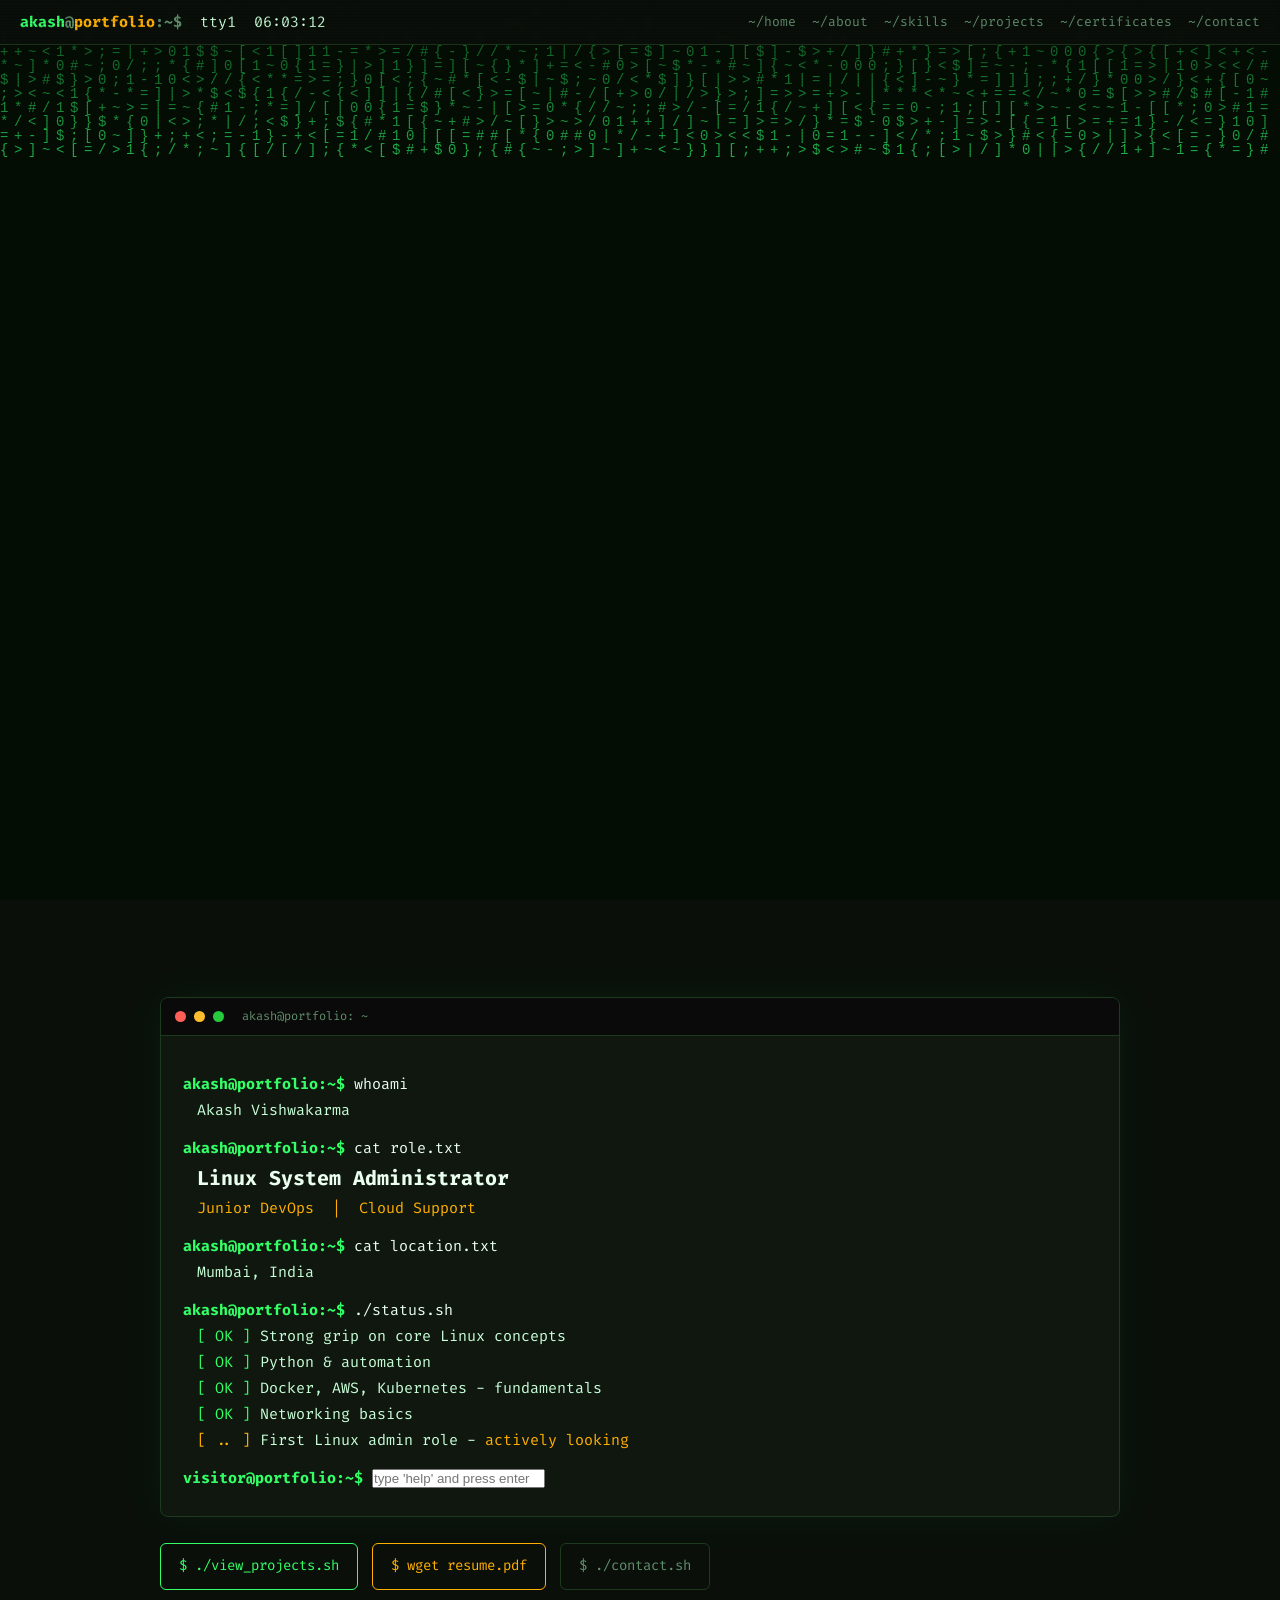
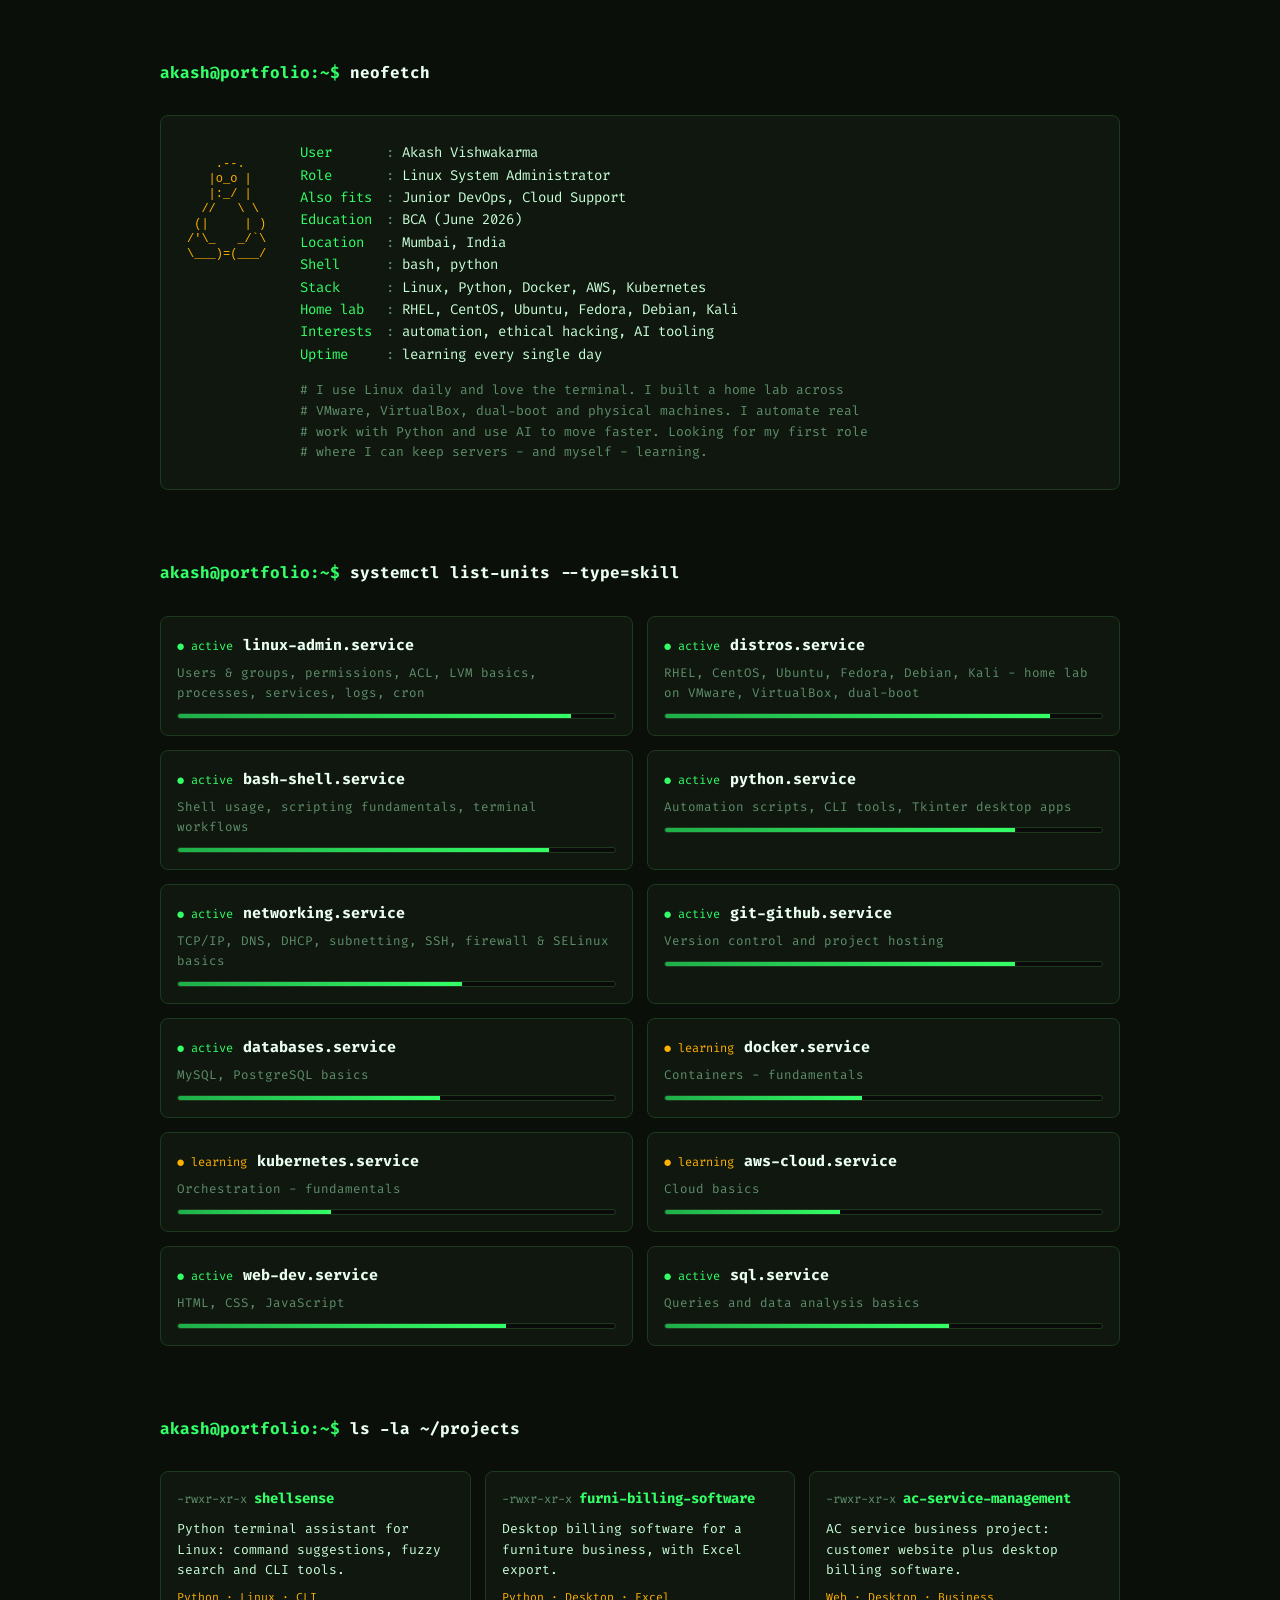
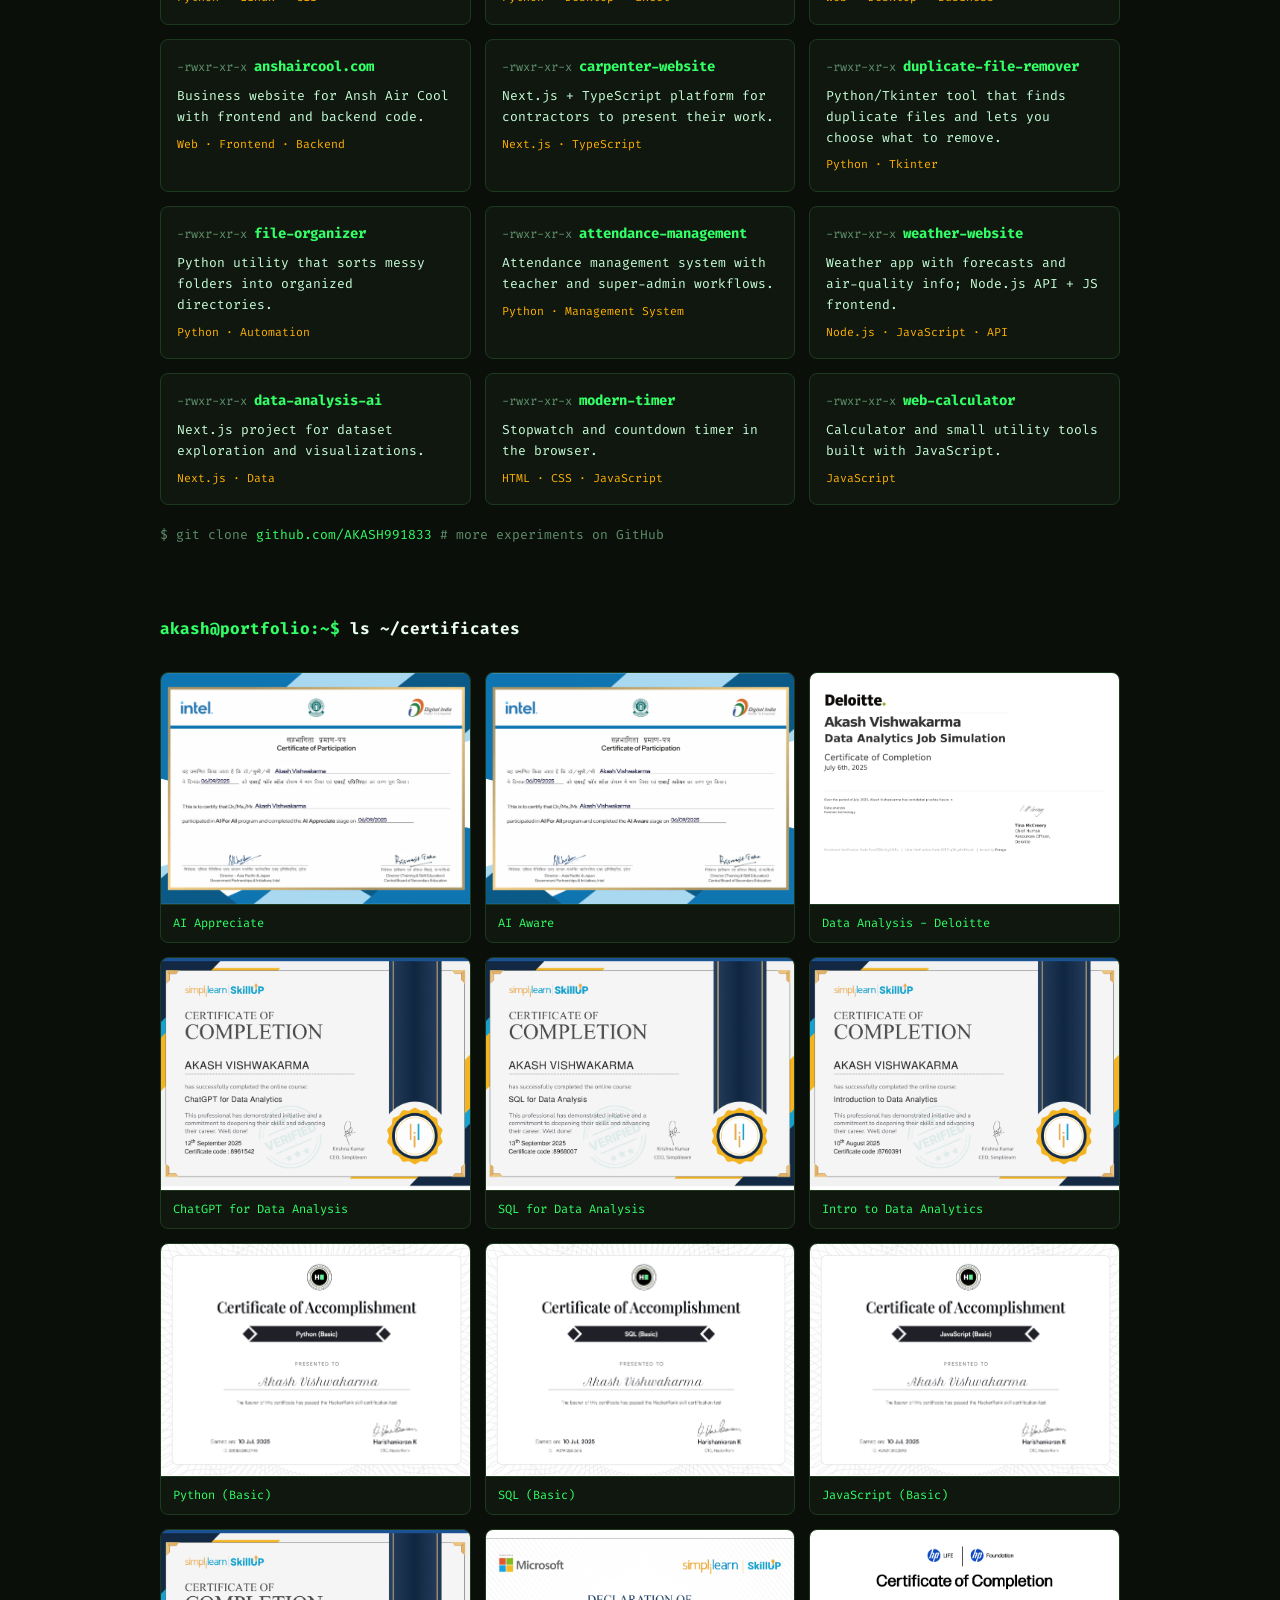
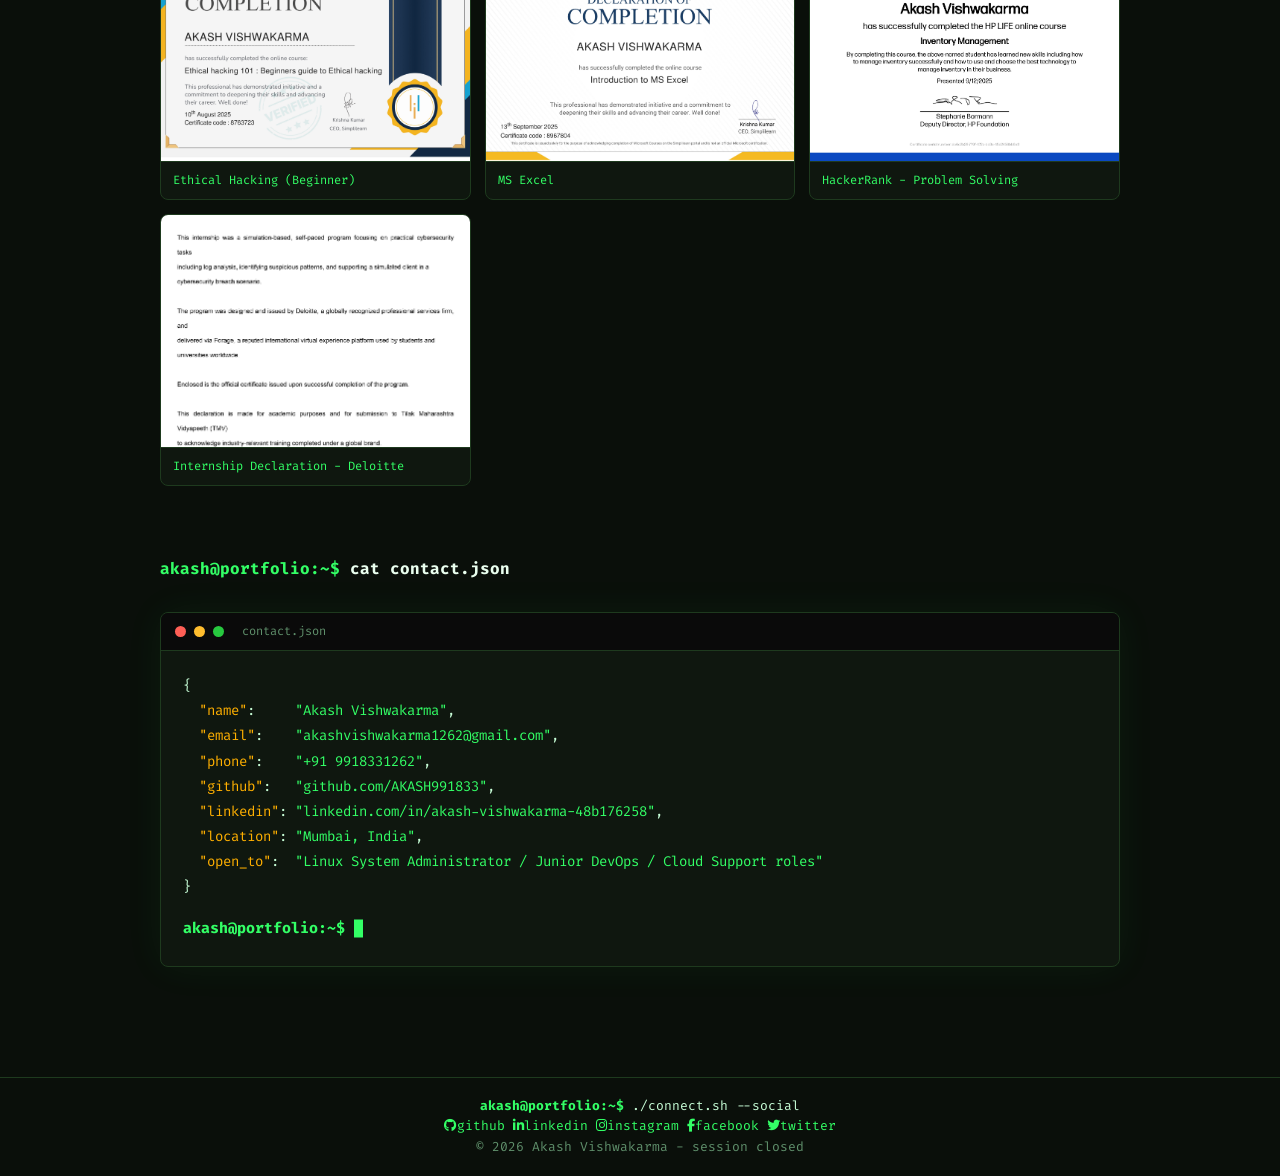
==== commit bcdde0f1: "v2: social icons, interactive terminal, matrix bg, BCA education, resume link" ====
--- a/index.html
+++ b/index.html
@@ -3,16 +3,19 @@
 <head>
 <meta charset="UTF-8">
 <meta name="viewport" content="width=device-width, initial-scale=1.0">
-<meta name="description" content="Akash Vishwakarma - Aspiring Linux System Administrator. Linux, Python and automation. Exploring Docker, AWS and Kubernetes. Mumbai.">
+<meta name="description" content="Akash Vishwakarma - Linux System Administrator, Junior DevOps and Cloud Support. Linux, Python, automation. Mumbai.">
 <meta name="author" content="Akash Vishwakarma">
 <title>akash@linux:~$ | Akash Vishwakarma</title>
 <link rel="icon" type="image/x-icon" href="krish.jpg">
 <link rel="preconnect" href="https://fonts.googleapis.com">
 <link rel="preconnect" href="https://fonts.gstatic.com" crossorigin>
 <link href="https://fonts.googleapis.com/css2?family=Fira+Code:wght@400;500;700&family=JetBrains+Mono:wght@400;700&display=swap" rel="stylesheet">
+<link rel="stylesheet" href="https://cdnjs.cloudflare.com/ajax/libs/font-awesome/6.4.0/css/all.min.css">
 <link rel="stylesheet" href="terminal.css">
 </head>
 <body>
+
+<canvas id="matrix" aria-hidden="true"></canvas>
 
 <!-- Boot screen -->
 <div id="boot" aria-hidden="true">
@@ -24,6 +27,8 @@
 <!-- Status bar -->
 <header class="statusbar">
   <a class="host" href="#home"><span class="user">akash</span><span class="at">@</span><span class="machine">portfolio</span><span class="path">:~$</span></a>
+  <span class="tty">tty1</span>
+  <span class="clock" id="clock"></span>
   <button class="menu-toggle" id="menuToggle" aria-label="Toggle menu">[menu]</button>
   <nav id="nav">
     <a href="#home">~/home</a>
@@ -48,7 +53,7 @@
       <div class="line"><span class="prompt">akash@portfolio:~$</span> <span class="cmd" data-type="whoami"></span></div>
       <div class="out">Akash Vishwakarma</div>
       <div class="line"><span class="prompt">akash@portfolio:~$</span> <span class="cmd" data-type="cat role.txt"></span></div>
-      <div class="out big">Linux System Administrator <span class="dim">(Fresher)</span></div>
+      <div class="out big">Linux System Administrator</div>
       <div class="out big dim2">Junior DevOps &nbsp;|&nbsp; Cloud Support</div>
       <div class="line"><span class="prompt">akash@portfolio:~$</span> <span class="cmd" data-type="cat location.txt"></span></div>
       <div class="out">Mumbai, India</div>
@@ -58,22 +63,25 @@
       <div class="out"><span class="ok">[ OK ]</span> Docker, AWS, Kubernetes - fundamentals</div>
       <div class="out"><span class="ok">[ OK ]</span> Networking basics</div>
       <div class="out"><span class="run">[ .. ]</span> First Linux admin role - <span class="amber">actively looking</span></div>
-      <div class="line cursor-line"><span class="prompt">akash@portfolio:~$</span> <span class="cursor">&#9608;</span></div>
+      <div id="tty-out"></div>
+      <div class="line tty-line">
+        <span class="prompt">visitor@portfolio:~$</span>
+        <input id="tty-in" type="text" autocomplete="off" autocapitalize="off" spellcheck="false" aria-label="Try a terminal command - type help" placeholder="type 'help' and press enter">
+      </div>
     </div>
   </div>
   <div class="hero-actions">
     <a class="btn" href="#projects">$ ./view_projects.sh</a>
-    <a class="btn amber" href="cv.pdf" target="_blank" rel="noopener">$ wget resume.pdf</a>
+    <a class="btn amber" href="Akash_Vishwakarma_Resume.pdf" target="_blank" rel="noopener">$ wget resume.pdf</a>
     <a class="btn ghost" href="#contact">$ ./contact.sh</a>
   </div>
 </section>
 
 <!-- ABOUT / neofetch -->
-<section id="about">
+<section id="about" class="reveal">
   <h2 class="sec"><span class="prompt">akash@portfolio:~$</span> neofetch</h2>
   <div class="neofetch">
-    <pre class="ascii" aria-hidden="true">
-        <span class="penguin">
+    <pre class="ascii" aria-hidden="true"><span class="penguin">
     .--.
    |o_o |
    |:_/ |
@@ -83,39 +91,44 @@
 \___)=(___/</span></pre>
     <div class="nf-info">
       <div><span class="k">User</span><span class="sep">:</span> Akash Vishwakarma</div>
-      <div><span class="k">Role</span><span class="sep">:</span> Aspiring Linux System Administrator</div>
+      <div><span class="k">Role</span><span class="sep">:</span> Linux System Administrator</div>
       <div><span class="k">Also fits</span><span class="sep">:</span> Junior DevOps, Cloud Support</div>
+      <div><span class="k">Education</span><span class="sep">:</span> BCA (June 2026)</div>
       <div><span class="k">Location</span><span class="sep">:</span> Mumbai, India</div>
       <div><span class="k">Shell</span><span class="sep">:</span> bash, python</div>
       <div><span class="k">Stack</span><span class="sep">:</span> Linux, Python, Docker, AWS, Kubernetes</div>
+      <div><span class="k">Home lab</span><span class="sep">:</span> RHEL, CentOS, Ubuntu, Fedora, Debian, Kali</div>
       <div><span class="k">Interests</span><span class="sep">:</span> automation, ethical hacking, AI tooling</div>
       <div><span class="k">Uptime</span><span class="sep">:</span> learning every single day</div>
-      <div class="nf-note"># I use Linux daily and love the terminal. I build small tools to automate
-# real work, and I use AI to move faster. Looking for my first role where
-# I can keep servers - and myself - learning.</div>
+      <div class="nf-note"># I use Linux daily and love the terminal. I built a home lab across
+# VMware, VirtualBox, dual-boot and physical machines. I automate real
+# work with Python and use AI to move faster. Looking for my first role
+# where I can keep servers - and myself - learning.</div>
     </div>
   </div>
 </section>
 
 <!-- SKILLS -->
-<section id="skills">
+<section id="skills" class="reveal">
   <h2 class="sec"><span class="prompt">akash@portfolio:~$</span> systemctl list-units --type=skill</h2>
   <div class="units">
-    <div class="unit"><span class="state ok">&#9679; active</span><span class="uname">linux-core.service</span><span class="udesc">Command line, file systems, permissions, processes, package management</span><div class="bar"><div class="fill" style="--w:90%"></div></div></div>
+    <div class="unit"><span class="state ok">&#9679; active</span><span class="uname">linux-admin.service</span><span class="udesc">Users &amp; groups, permissions, ACL, LVM basics, processes, services, logs, cron</span><div class="bar"><div class="fill" style="--w:90%"></div></div></div>
+    <div class="unit"><span class="state ok">&#9679; active</span><span class="uname">distros.service</span><span class="udesc">RHEL, CentOS, Ubuntu, Fedora, Debian, Kali - home lab on VMware, VirtualBox, dual-boot</span><div class="bar"><div class="fill" style="--w:88%"></div></div></div>
     <div class="unit"><span class="state ok">&#9679; active</span><span class="uname">bash-shell.service</span><span class="udesc">Shell usage, scripting fundamentals, terminal workflows</span><div class="bar"><div class="fill" style="--w:85%"></div></div></div>
     <div class="unit"><span class="state ok">&#9679; active</span><span class="uname">python.service</span><span class="udesc">Automation scripts, CLI tools, Tkinter desktop apps</span><div class="bar"><div class="fill" style="--w:80%"></div></div></div>
+    <div class="unit"><span class="state ok">&#9679; active</span><span class="uname">networking.service</span><span class="udesc">TCP/IP, DNS, DHCP, subnetting, SSH, firewall &amp; SELinux basics</span><div class="bar"><div class="fill" style="--w:65%"></div></div></div>
     <div class="unit"><span class="state ok">&#9679; active</span><span class="uname">git-github.service</span><span class="udesc">Version control and project hosting</span><div class="bar"><div class="fill" style="--w:80%"></div></div></div>
+    <div class="unit"><span class="state ok">&#9679; active</span><span class="uname">databases.service</span><span class="udesc">MySQL, PostgreSQL basics</span><div class="bar"><div class="fill" style="--w:60%"></div></div></div>
     <div class="unit"><span class="state warn">&#9679; learning</span><span class="uname">docker.service</span><span class="udesc">Containers - fundamentals</span><div class="bar"><div class="fill" style="--w:45%"></div></div></div>
     <div class="unit"><span class="state warn">&#9679; learning</span><span class="uname">kubernetes.service</span><span class="udesc">Orchestration - fundamentals</span><div class="bar"><div class="fill" style="--w:35%"></div></div></div>
     <div class="unit"><span class="state warn">&#9679; learning</span><span class="uname">aws-cloud.service</span><span class="udesc">Cloud basics</span><div class="bar"><div class="fill" style="--w:40%"></div></div></div>
-    <div class="unit"><span class="state ok">&#9679; active</span><span class="uname">networking.service</span><span class="udesc">TCP/IP, DNS, basic troubleshooting</span><div class="bar"><div class="fill" style="--w:60%"></div></div></div>
     <div class="unit"><span class="state ok">&#9679; active</span><span class="uname">web-dev.service</span><span class="udesc">HTML, CSS, JavaScript</span><div class="bar"><div class="fill" style="--w:75%"></div></div></div>
     <div class="unit"><span class="state ok">&#9679; active</span><span class="uname">sql.service</span><span class="udesc">Queries and data analysis basics</span><div class="bar"><div class="fill" style="--w:65%"></div></div></div>
   </div>
 </section>
 
 <!-- PROJECTS -->
-<section id="projects">
+<section id="projects" class="reveal">
   <h2 class="sec"><span class="prompt">akash@portfolio:~$</span> ls -la ~/projects</h2>
 
   <div class="proj-grid">
@@ -197,7 +210,7 @@
 </section>
 
 <!-- CERTIFICATES -->
-<section id="certificates">
+<section id="certificates" class="reveal">
   <h2 class="sec"><span class="prompt">akash@portfolio:~$</span> ls ~/certificates</h2>
   <div class="cert-grid">
     <figure class="cert"><img src="AI_APPRECIATE_CERTIFICATE.png" alt="AI Appreciate certificate" loading="lazy"><figcaption>AI Appreciate</figcaption></figure>
@@ -217,7 +230,7 @@
 </section>
 
 <!-- CONTACT -->
-<section id="contact">
+<section id="contact" class="reveal">
   <h2 class="sec"><span class="prompt">akash@portfolio:~$</span> cat contact.json</h2>
   <div class="term-window">
     <div class="term-titlebar"><span class="dot r"></span><span class="dot y"></span><span class="dot g"></span><span class="term-title">contact.json</span></div>
@@ -227,6 +240,7 @@
   <span class="ck">"email"</span>:    <a href="mailto:akashvishwakarma1262@gmail.com"><span class="cs">"akashvishwakarma1262@gmail.com"</span></a>,
   <span class="ck">"phone"</span>:    <a href="tel:+919918331262"><span class="cs">"+91 9918331262"</span></a>,
   <span class="ck">"github"</span>:   <a href="https://github.com/AKASH991833" target="_blank" rel="noopener"><span class="cs">"github.com/AKASH991833"</span></a>,
+  <span class="ck">"linkedin"</span>: <a href="https://linkedin.com/in/akash-vishwakarma-48b176258" target="_blank" rel="noopener"><span class="cs">"linkedin.com/in/akash-vishwakarma-48b176258"</span></a>,
   <span class="ck">"location"</span>: <span class="cs">"Mumbai, India"</span>,
   <span class="ck">"open_to"</span>:  <span class="cs">"Linux System Administrator / Junior DevOps / Cloud Support roles"</span>
 }</pre>
@@ -238,7 +252,15 @@
 </main>
 
 <footer>
-  <span class="prompt">akash@portfolio:~$</span> logout <span class="dim">&copy; 2026 Akash Vishwakarma - session closed</span><span class="cursor">&#9608;</span>
+  <div class="foot-line"><span class="prompt">akash@portfolio:~$</span> ./connect.sh --social</div>
+  <div class="social-row">
+    <a href="https://github.com/AKASH991833" target="_blank" rel="noopener" aria-label="GitHub"><i class="fab fa-github"></i><span>github</span></a>
+    <a href="https://linkedin.com/in/akash-vishwakarma-48b176258" target="_blank" rel="noopener" aria-label="LinkedIn"><i class="fab fa-linkedin-in"></i><span>linkedin</span></a>
+    <a href="https://www.instagram.com/krish_20_vis/" target="_blank" rel="noopener" aria-label="Instagram"><i class="fab fa-instagram"></i><span>instagram</span></a>
+    <a href="https://www.facebook.com/profile.php?id=100057371780310" target="_blank" rel="noopener" aria-label="Facebook"><i class="fab fa-facebook-f"></i><span>facebook</span></a>
+    <a href="https://twitter.com/akashvishwakarma" target="_blank" rel="noopener" aria-label="Twitter"><i class="fab fa-twitter"></i><span>twitter</span></a>
+  </div>
+  <div class="foot-line dim">&copy; 2026 Akash Vishwakarma - session closed</div>
 </footer>
 
 <!-- Lightbox -->
@@ -250,6 +272,29 @@
 </div>
 
 <script>
+// matrix rain (subtle)
+(function(){
+  var c = document.getElementById('matrix'), x = c.getContext('2d');
+  var cols, drops, fs = 14;
+  function size(){
+    c.width = innerWidth; c.height = innerHeight;
+    cols = Math.floor(c.width / fs);
+    drops = Array(cols).fill(1);
+  }
+  size(); addEventListener('resize', size);
+  var chars = '01<>/;$#[]{}~|=+-*';
+  setInterval(function(){
+    if (document.hidden) return;
+    x.fillStyle = 'rgba(10,15,10,0.08)'; x.fillRect(0,0,c.width,c.height);
+    x.fillStyle = '#1fae4a'; x.font = fs + 'px monospace';
+    for (var i = 0; i < drops.length; i++){
+      x.fillText(chars[Math.random()*chars.length|0], i*fs, drops[i]*fs);
+      if (drops[i]*fs > c.height && Math.random() > 0.985) drops[i] = 0;
+      drops[i]++;
+    }
+  }, 90);
+})();
+
 // boot sequence
 (function(){
   var lines = [
@@ -282,6 +327,54 @@
   });
 })();
 
+// clock
+(function(){
+  var el = document.getElementById('clock');
+  function tick(){ el.textContent = new Date().toLocaleTimeString('en-GB'); }
+  tick(); setInterval(tick, 1000);
+})();
+
+// interactive terminal
+(function(){
+  var input = document.getElementById('tty-in'), out = document.getElementById('tty-out');
+  var cmds = {
+    help: "available: whoami, role, skills, projects, certificates, social, resume, contact, date, clear, exit",
+    whoami: "visitor - but this site belongs to Akash Vishwakarma",
+    role: "Linux System Administrator | Junior DevOps | Cloud Support",
+    skills: "linux, bash, python, git, mysql/postgresql, networking, docker*, aws*, kubernetes*  (* = learning)",
+    projects: "12 public builds - scroll to ~/projects or run: open projects",
+    certificates: "13 certificates - scroll to ~/certificates",
+    social: "github.com/AKASH991833 | linkedin.com/in/akash-vishwakarma-48b176258 | instagram.com/krish_20_vis",
+    resume: "opening resume... (or click the '$ wget resume.pdf' button above)",
+    contact: "akashvishwakarma1262@gmail.com | +91 9918331262 | Mumbai, India",
+    exit: "there is no escape. the terminal is eternal.",
+    sudo: "permission denied: nice try."
+  };
+  function print(t){
+    var d = document.createElement('div');
+    d.className = 'out tty-resp';
+    d.textContent = t;
+    out.appendChild(d);
+  }
+  input.addEventListener('keydown', function(e){
+    if (e.key !== 'Enter') return;
+    var raw = input.value.trim(), v = raw.toLowerCase();
+    var echo = document.createElement('div');
+    echo.className = 'line';
+    echo.innerHTML = '<span class="prompt">visitor@portfolio:~$</span> ';
+    echo.appendChild(document.createTextNode(raw));
+    out.appendChild(echo);
+    input.value = '';
+    if (!v) return;
+    if (v === 'clear'){ out.innerHTML = ''; return; }
+    if (v === 'date'){ print(new Date().toString()); return; }
+    if (v === 'open projects'){ document.getElementById('projects').scrollIntoView({behavior:'smooth'}); return; }
+    if (v === 'resume'){ print(cmds.resume); window.open('Akash_Vishwakarma_Resume.pdf','_blank'); return; }
+    if (cmds[v]){ print(cmds[v]); return; }
+    print("command not found: " + v + " - try 'help'");
+  });
+})();
+
 // menu toggle
 document.getElementById('menuToggle').addEventListener('click', function(){
   document.getElementById('nav').classList.toggle('open');
@@ -302,11 +395,15 @@
 lb.addEventListener('click', function(){ lb.classList.remove('open'); });
 document.addEventListener('keydown', function(e){ if (e.key === 'Escape') lb.classList.remove('open'); });
 
-// skill bars animate on scroll
+// reveal + skill bars on scroll
 var io = new IntersectionObserver(function(entries){
-  entries.forEach(function(e){ if (e.isIntersecting){ e.target.querySelectorAll('.fill').forEach(function(f){ f.style.width = getComputedStyle(f).getPropertyValue('--w'); }); } });
-}, {threshold: .2});
-io.observe(document.querySelector('.units'));
+  entries.forEach(function(e){
+    if (!e.isIntersecting) return;
+    e.target.classList.add('visible');
+    e.target.querySelectorAll('.fill').forEach(function(f){ f.style.width = getComputedStyle(f).getPropertyValue('--w'); });
+  });
+}, {threshold: .15});
+document.querySelectorAll('.reveal, .units').forEach(function(el){ io.observe(el); });
 </script>
 </body>
 </html>
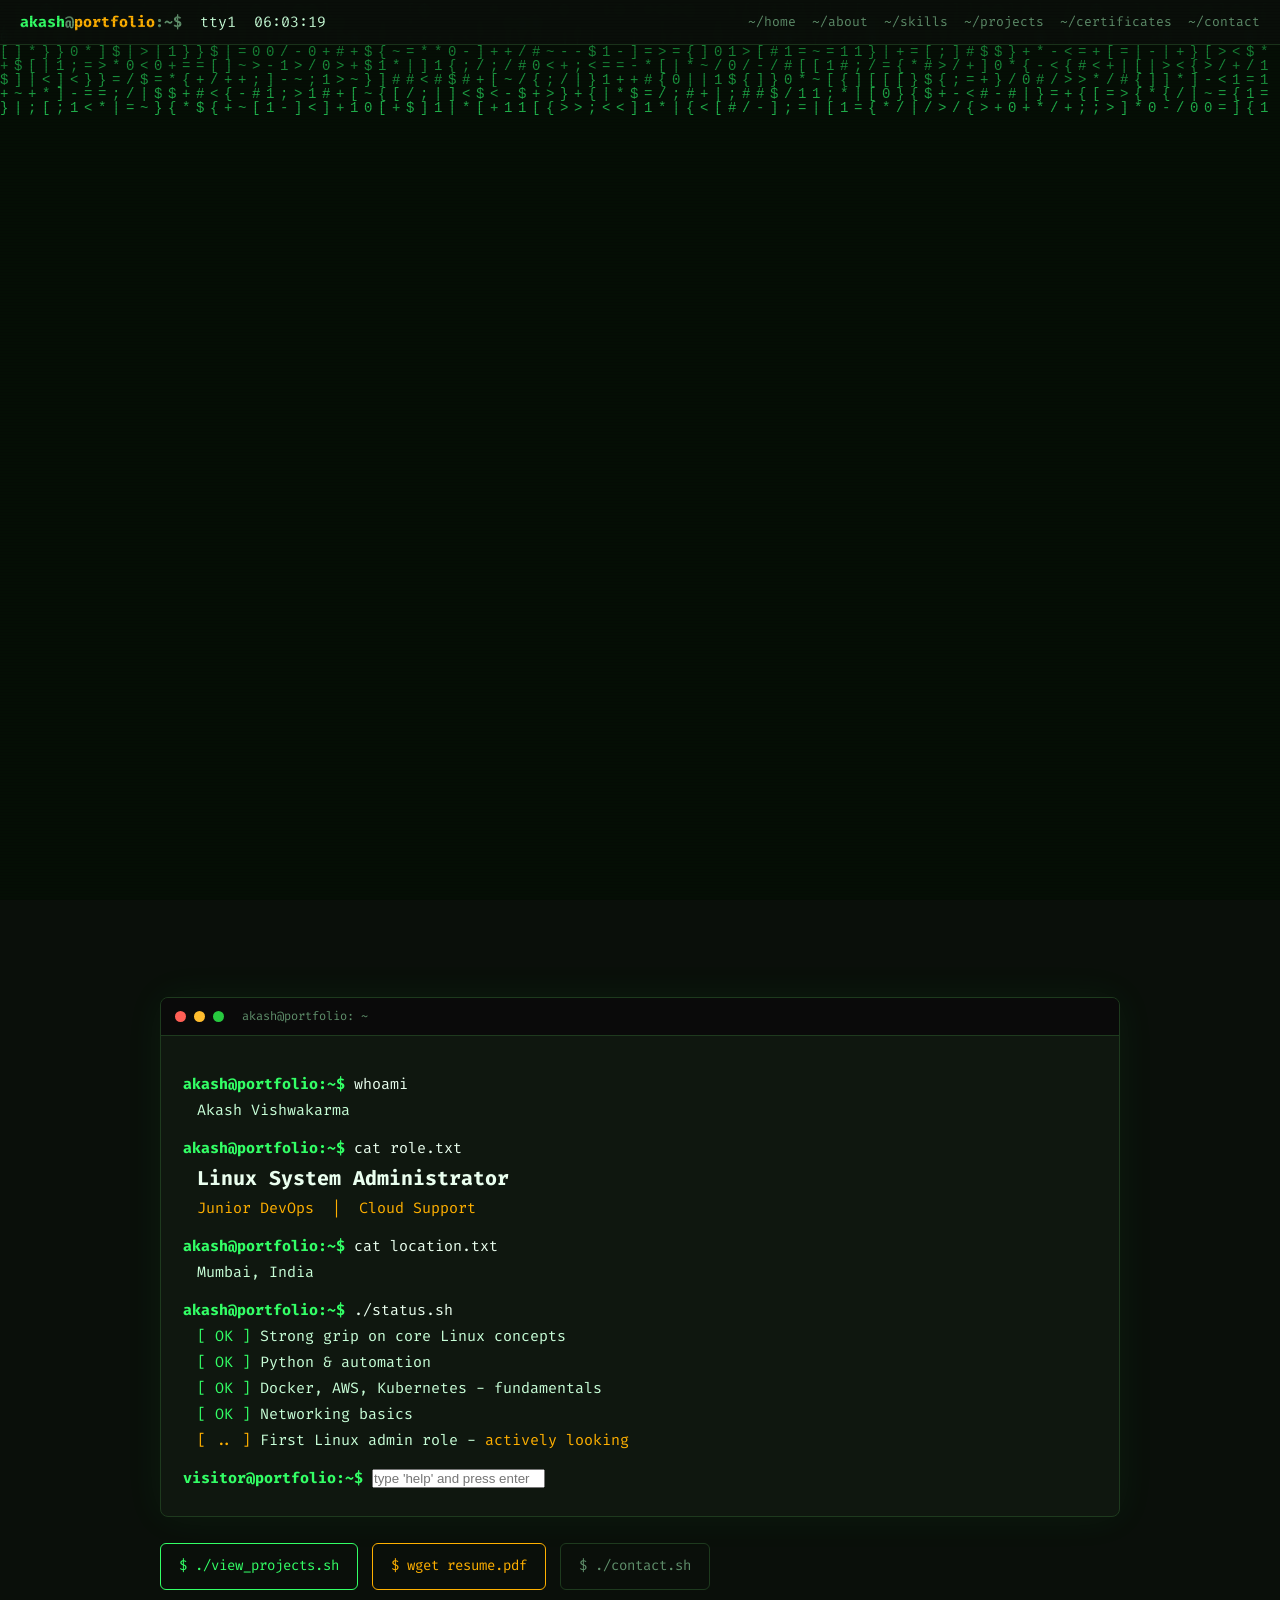
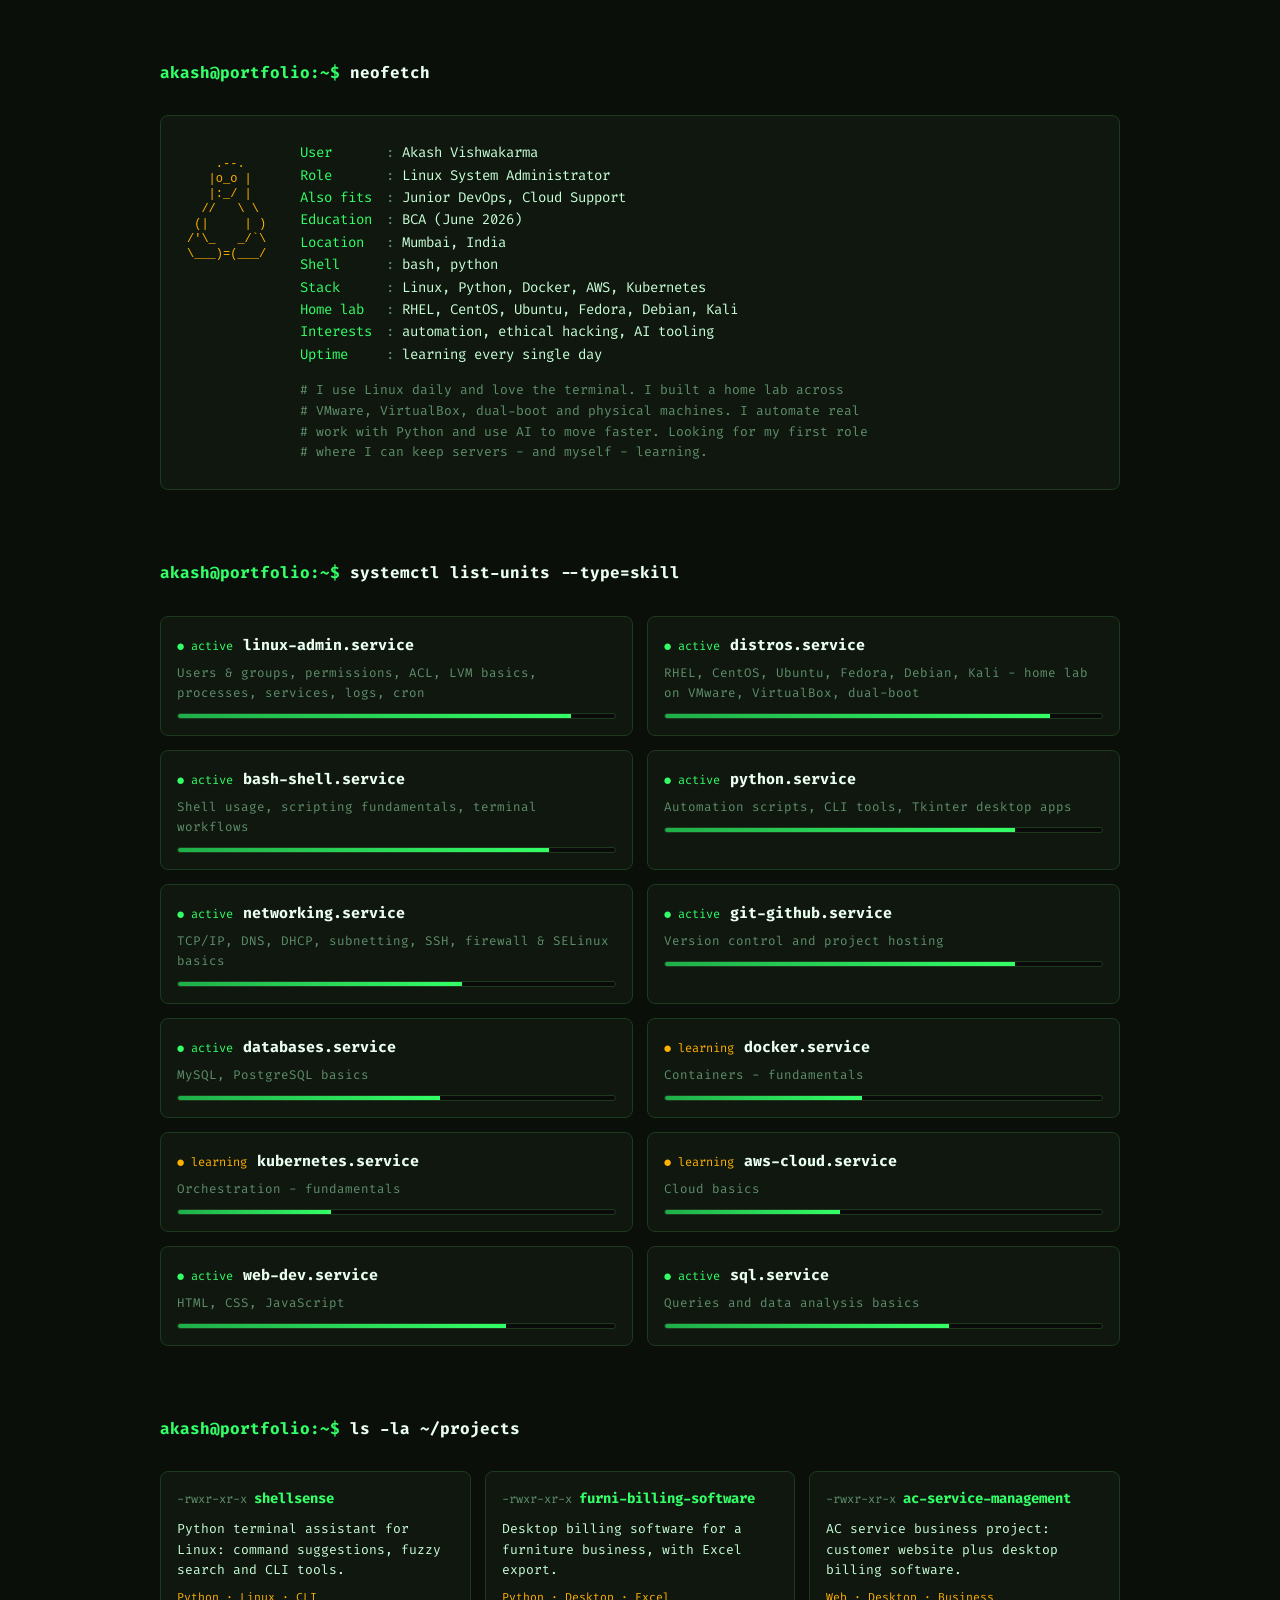
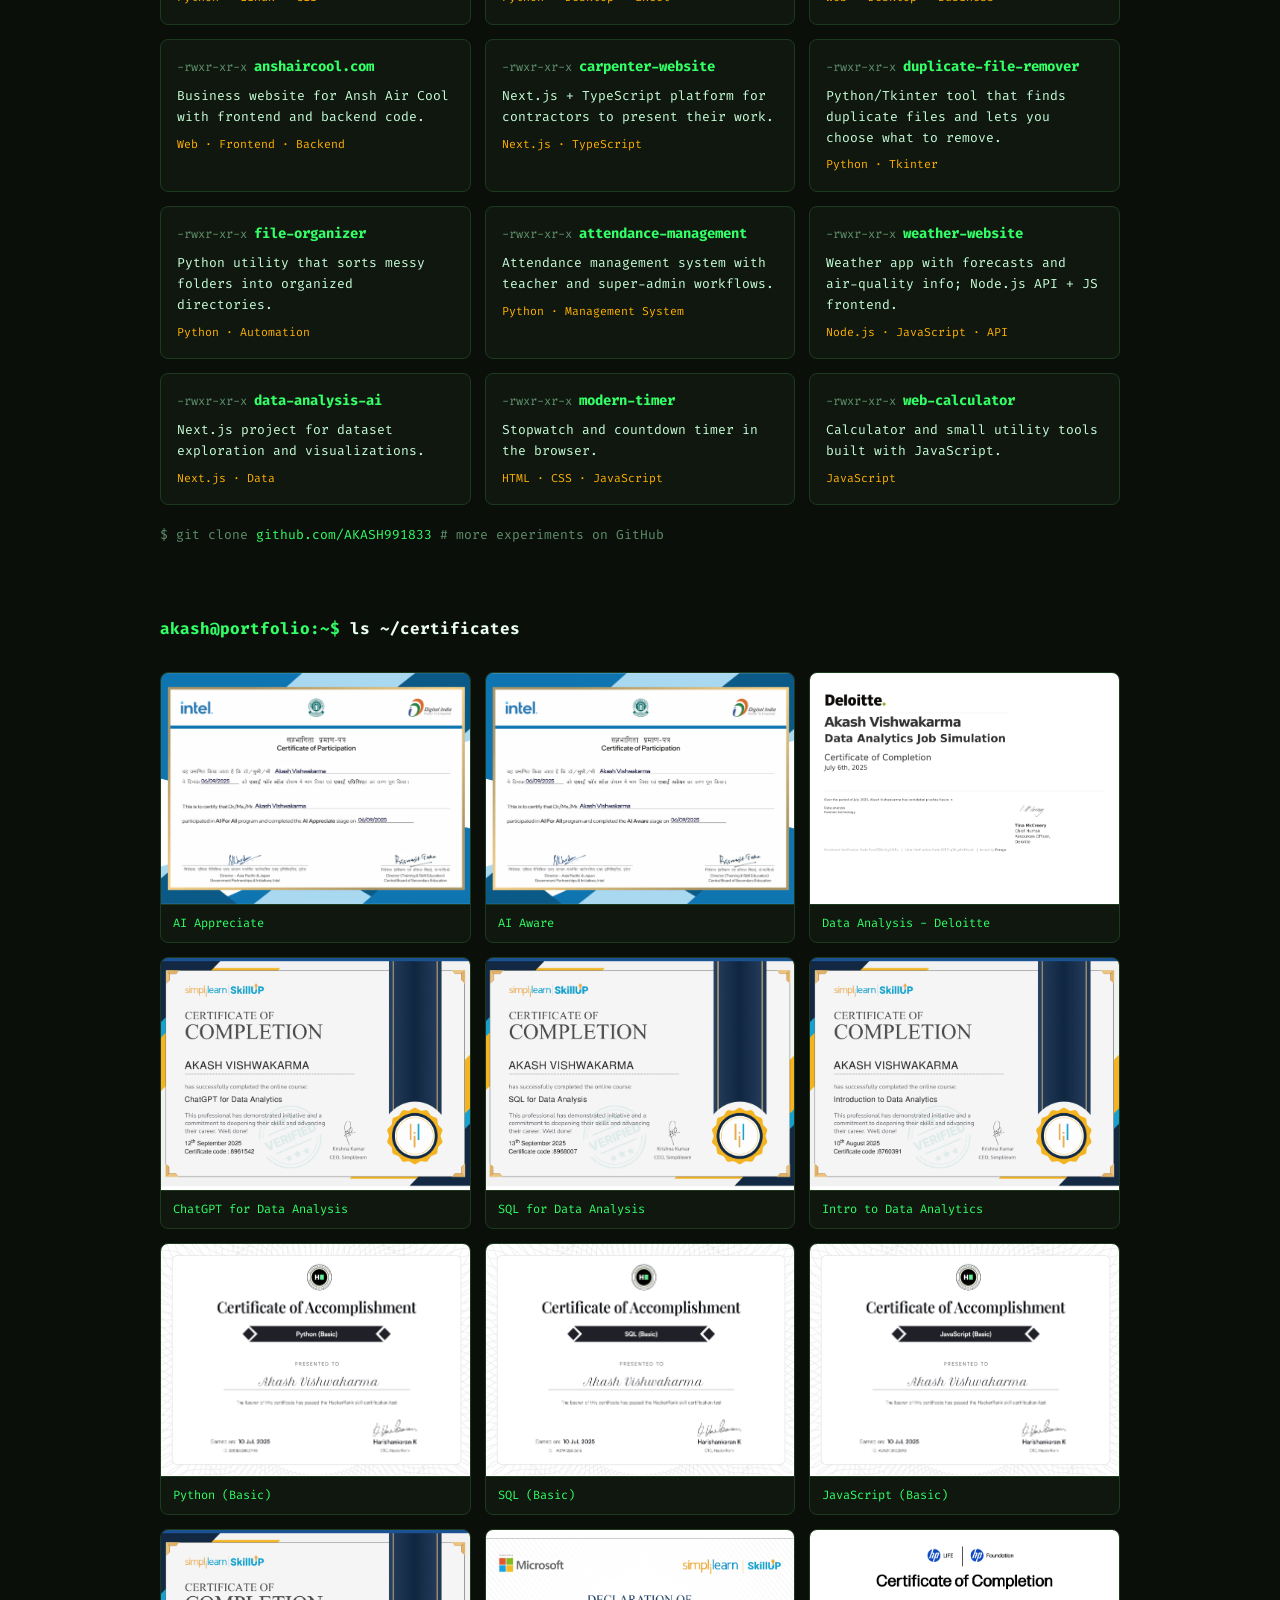
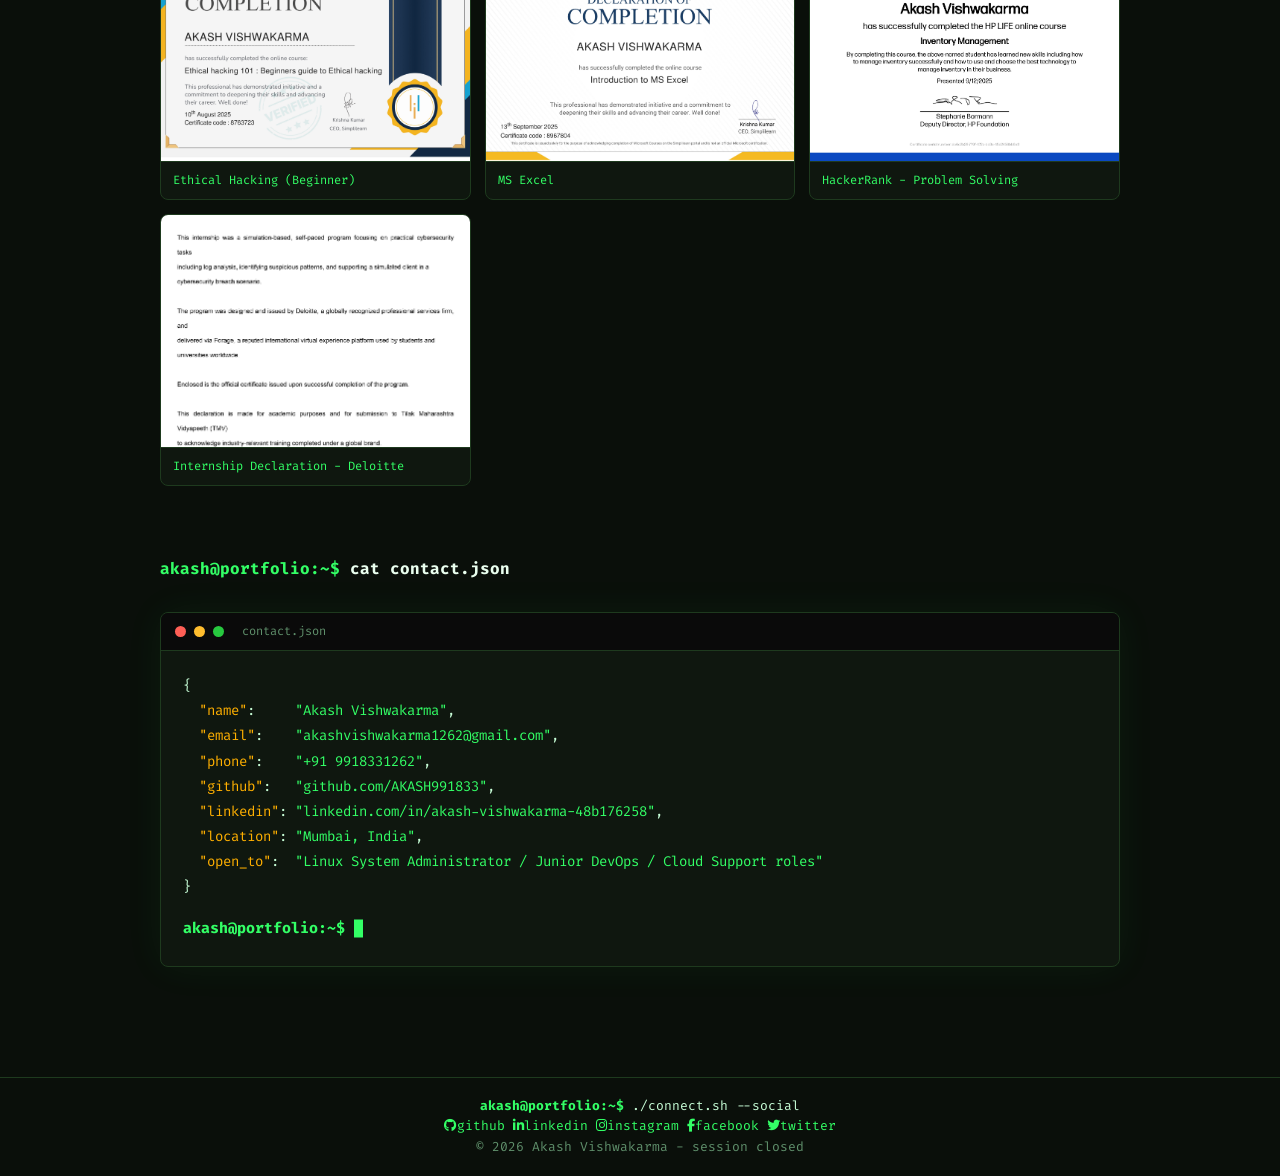
==== commit 80b7de05: "Update resume file link to new version" ====
--- a/index.html
+++ b/index.html
@@ -72,7 +72,7 @@
   </div>
   <div class="hero-actions">
     <a class="btn" href="#projects">$ ./view_projects.sh</a>
-    <a class="btn amber" href="Akash_Vishwakarma_Resume.pdf" target="_blank" rel="noopener">$ wget resume.pdf</a>
+    <a class="btn amber" href="1-Akash_Vishwakarma_Resume.pdf" target="_blank" rel="noopener">$ wget resume.pdf</a>
     <a class="btn ghost" href="#contact">$ ./contact.sh</a>
   </div>
 </section>
@@ -369,7 +369,7 @@
     if (v === 'clear'){ out.innerHTML = ''; return; }
     if (v === 'date'){ print(new Date().toString()); return; }
     if (v === 'open projects'){ document.getElementById('projects').scrollIntoView({behavior:'smooth'}); return; }
-    if (v === 'resume'){ print(cmds.resume); window.open('Akash_Vishwakarma_Resume.pdf','_blank'); return; }
+    if (v === 'resume'){ print(cmds.resume); window.open('1-Akash_Vishwakarma_Resume.pdf','_blank'); return; }
     if (cmds[v]){ print(cmds[v]); return; }
     print("command not found: " + v + " - try 'help'");
   });
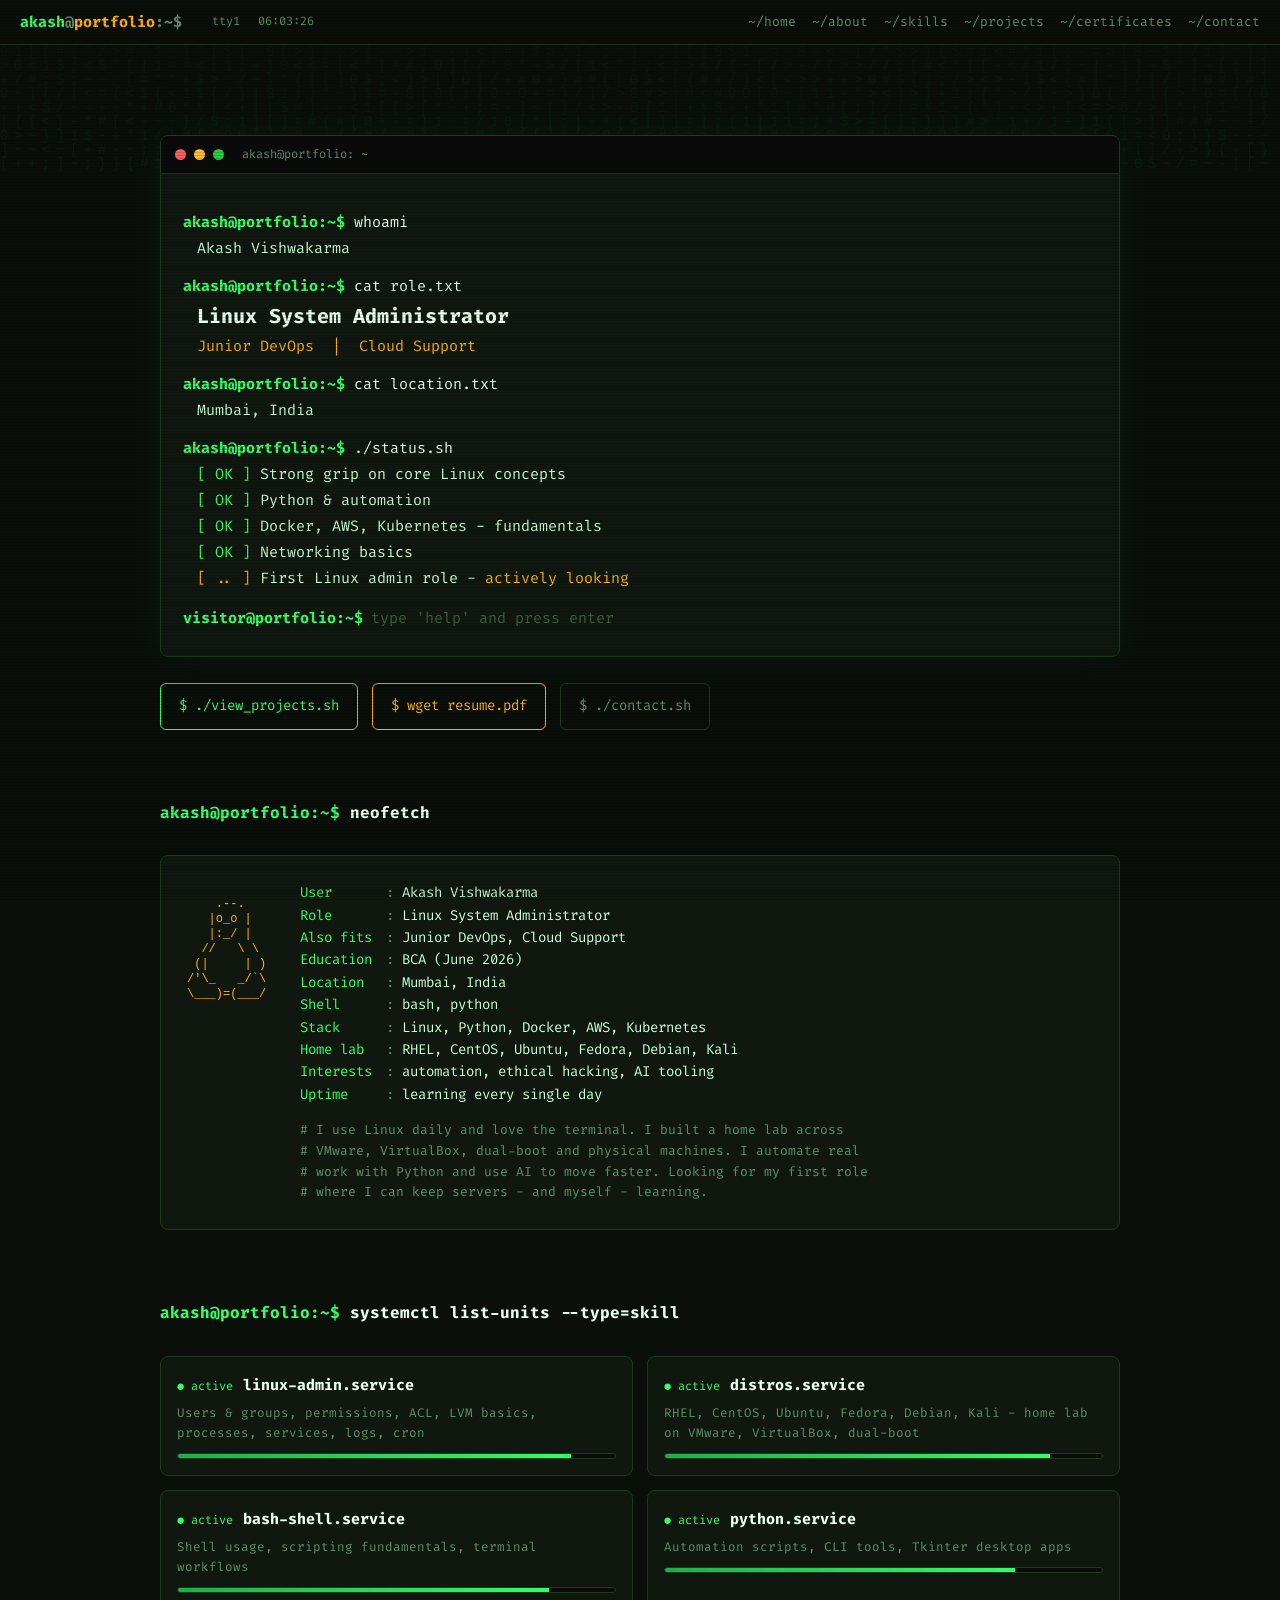
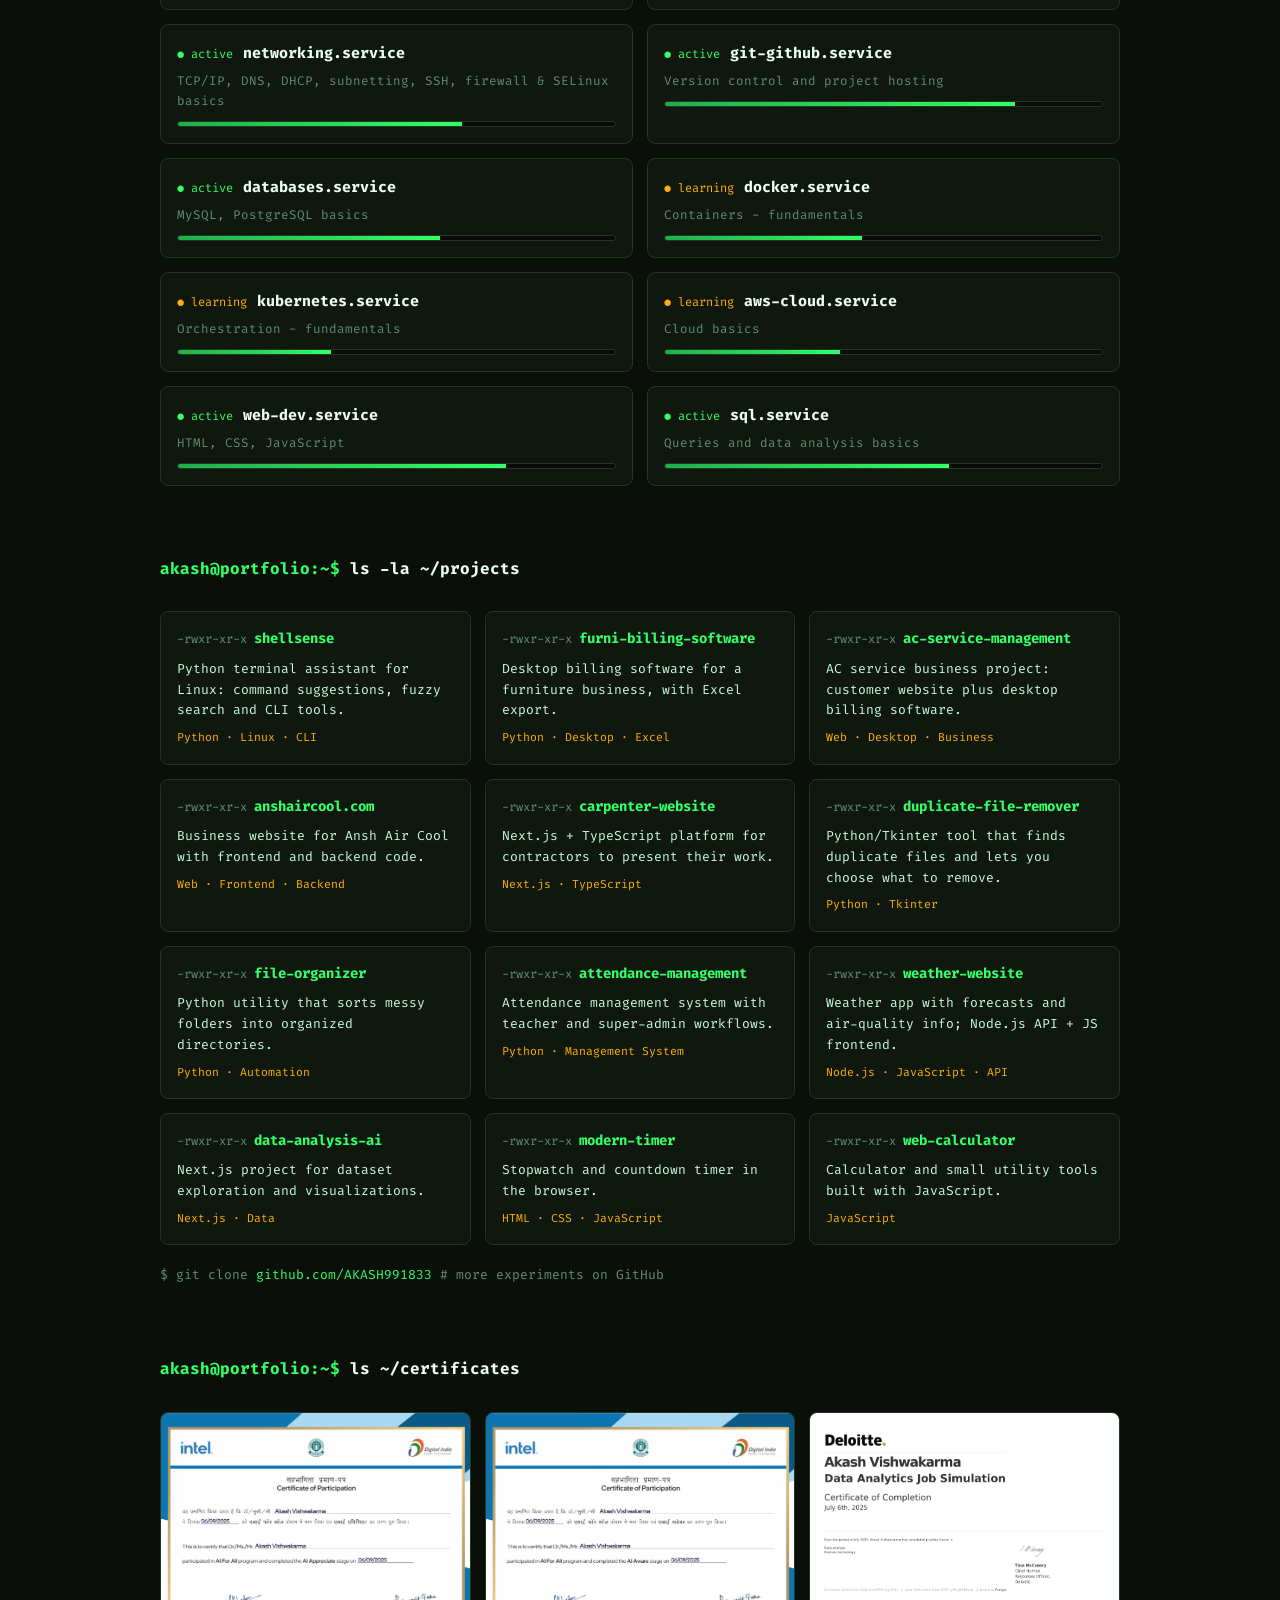
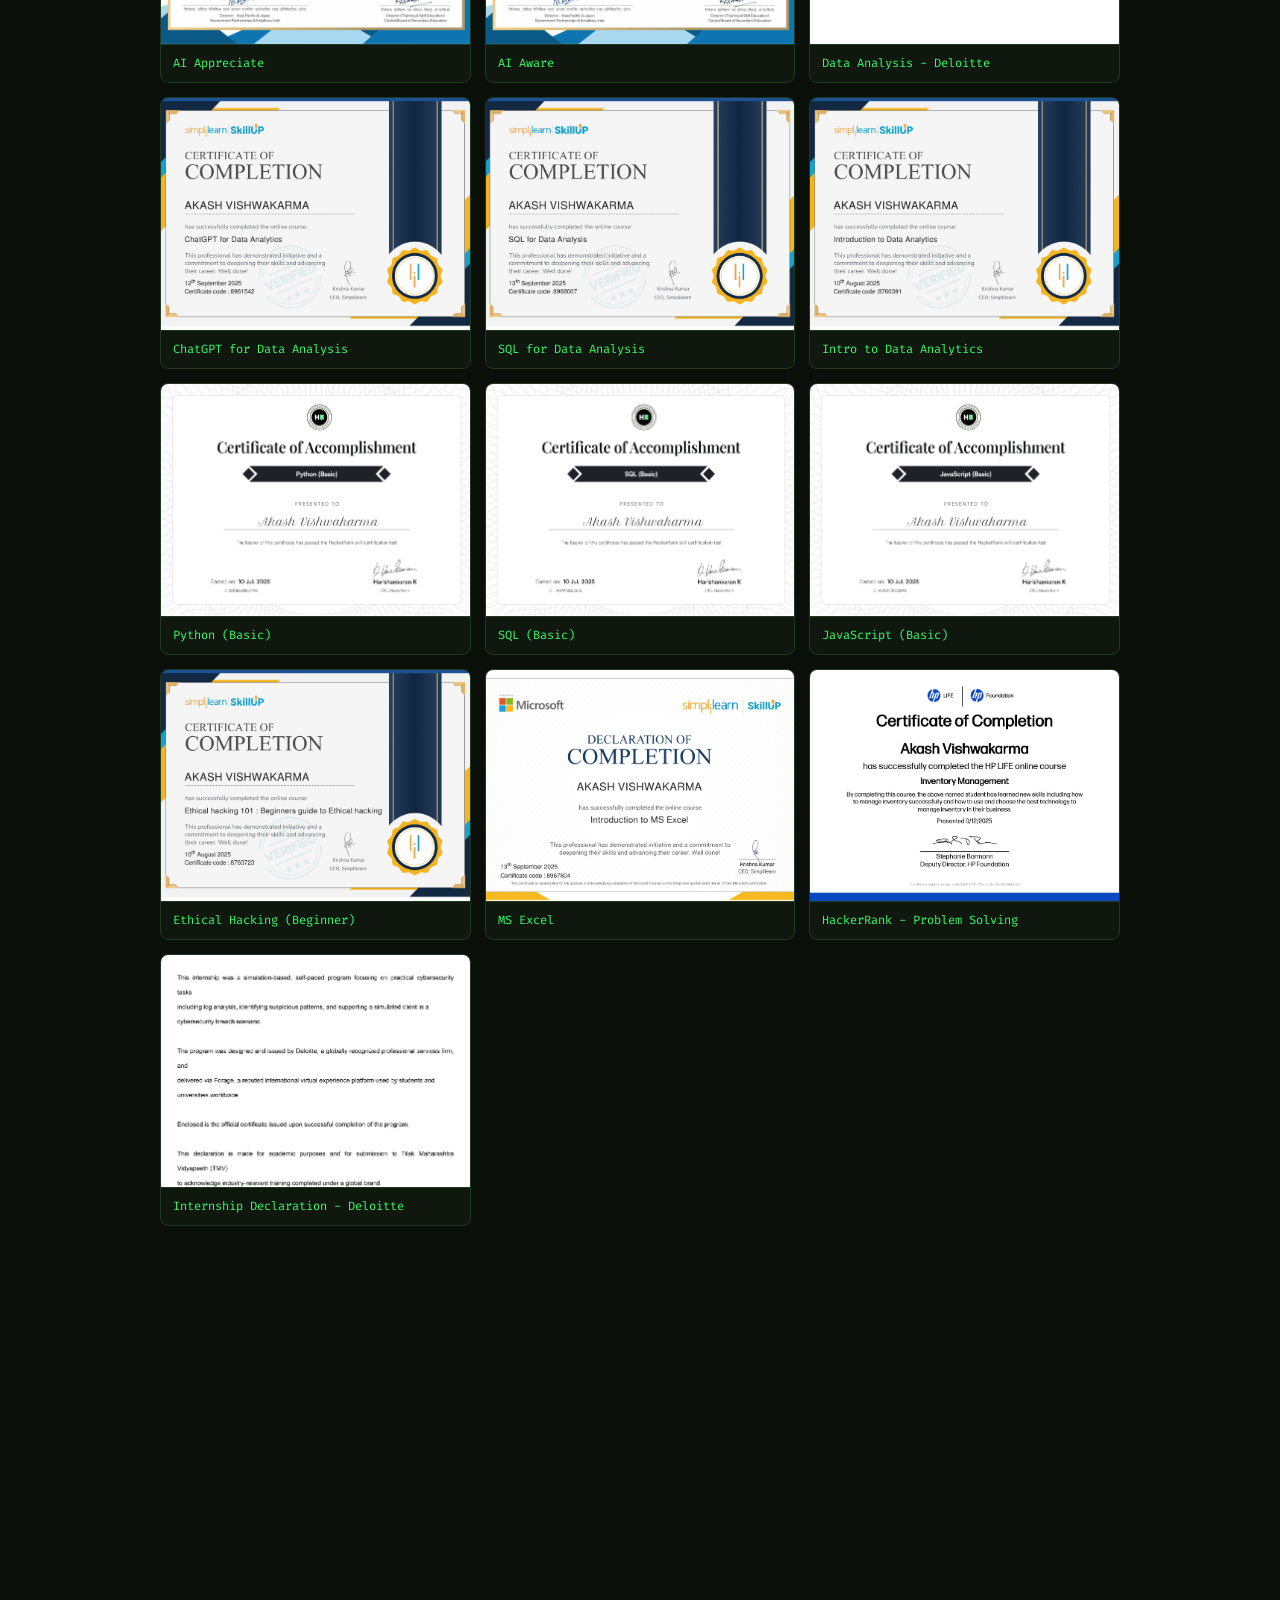
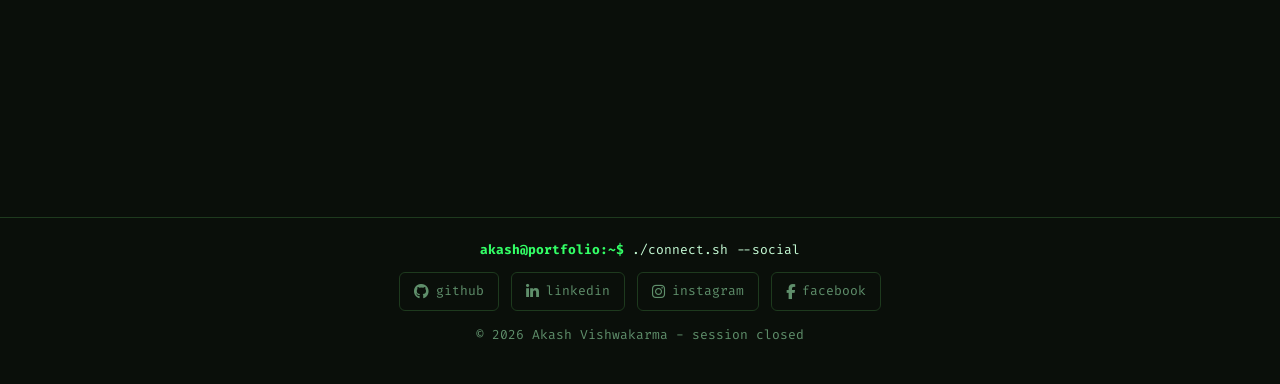
==== commit e8f9dd45: "Redesign portfolio with terminal theme" ====
--- a/index.html
+++ b/index.html
@@ -258,7 +258,6 @@
     <a href="https://linkedin.com/in/akash-vishwakarma-48b176258" target="_blank" rel="noopener" aria-label="LinkedIn"><i class="fab fa-linkedin-in"></i><span>linkedin</span></a>
     <a href="https://www.instagram.com/krish_20_vis/" target="_blank" rel="noopener" aria-label="Instagram"><i class="fab fa-instagram"></i><span>instagram</span></a>
     <a href="https://www.facebook.com/profile.php?id=100057371780310" target="_blank" rel="noopener" aria-label="Facebook"><i class="fab fa-facebook-f"></i><span>facebook</span></a>
-    <a href="https://twitter.com/akashvishwakarma" target="_blank" rel="noopener" aria-label="Twitter"><i class="fab fa-twitter"></i><span>twitter</span></a>
   </div>
   <div class="foot-line dim">&copy; 2026 Akash Vishwakarma - session closed</div>
 </footer>
--- a/terminal.css
+++ b/terminal.css
@@ -153,3 +153,26 @@
   h2.sec{font-size:13.5px}
   .term-body{padding:16px}
 }
+
+/* v2: matrix, tty, social, reveal */
+#matrix{position:fixed;inset:0;z-index:0;opacity:.07;pointer-events:none}
+.statusbar,.term-window,.neofetch,.unit,.proj,.cert,footer{position:relative;z-index:1}
+main{position:relative;z-index:1}
+.tty{color:var(--dim);font-size:12px;margin-left:12px}
+.clock{color:var(--dim);font-size:12px}
+.tty-line{display:flex;align-items:center;gap:8px;margin-top:16px}
+#tty-in{flex:1;background:transparent;border:none;outline:none;color:#eaffef;font-family:var(--mono);font-size:15px;caret-color:var(--green)}
+#tty-in::placeholder{color:#3c5c44}
+.tty-resp{color:var(--text)}
+.reveal{opacity:0;transform:translateY(18px);transition:opacity .5s ease,transform .5s ease}
+.reveal.visible{opacity:1;transform:none}
+footer{padding:22px 20px 26px;text-align:center}
+.foot-line{font-size:13px;margin-bottom:12px}
+.social-row{display:flex;flex-wrap:wrap;justify-content:center;gap:12px;margin-bottom:14px}
+.social-row a{display:flex;align-items:center;gap:7px;border:1px solid var(--border);color:var(--dim);padding:8px 14px;border-radius:6px;font-size:13px;transition:all .15s}
+.social-row a i{font-size:15px}
+.social-row a:hover{border-color:var(--green);color:var(--green);text-decoration:none;box-shadow:0 0 12px rgba(51,255,102,.15)}
+@media (max-width:560px){
+  .tty{display:none}
+  #tty-in{font-size:13px}
+}
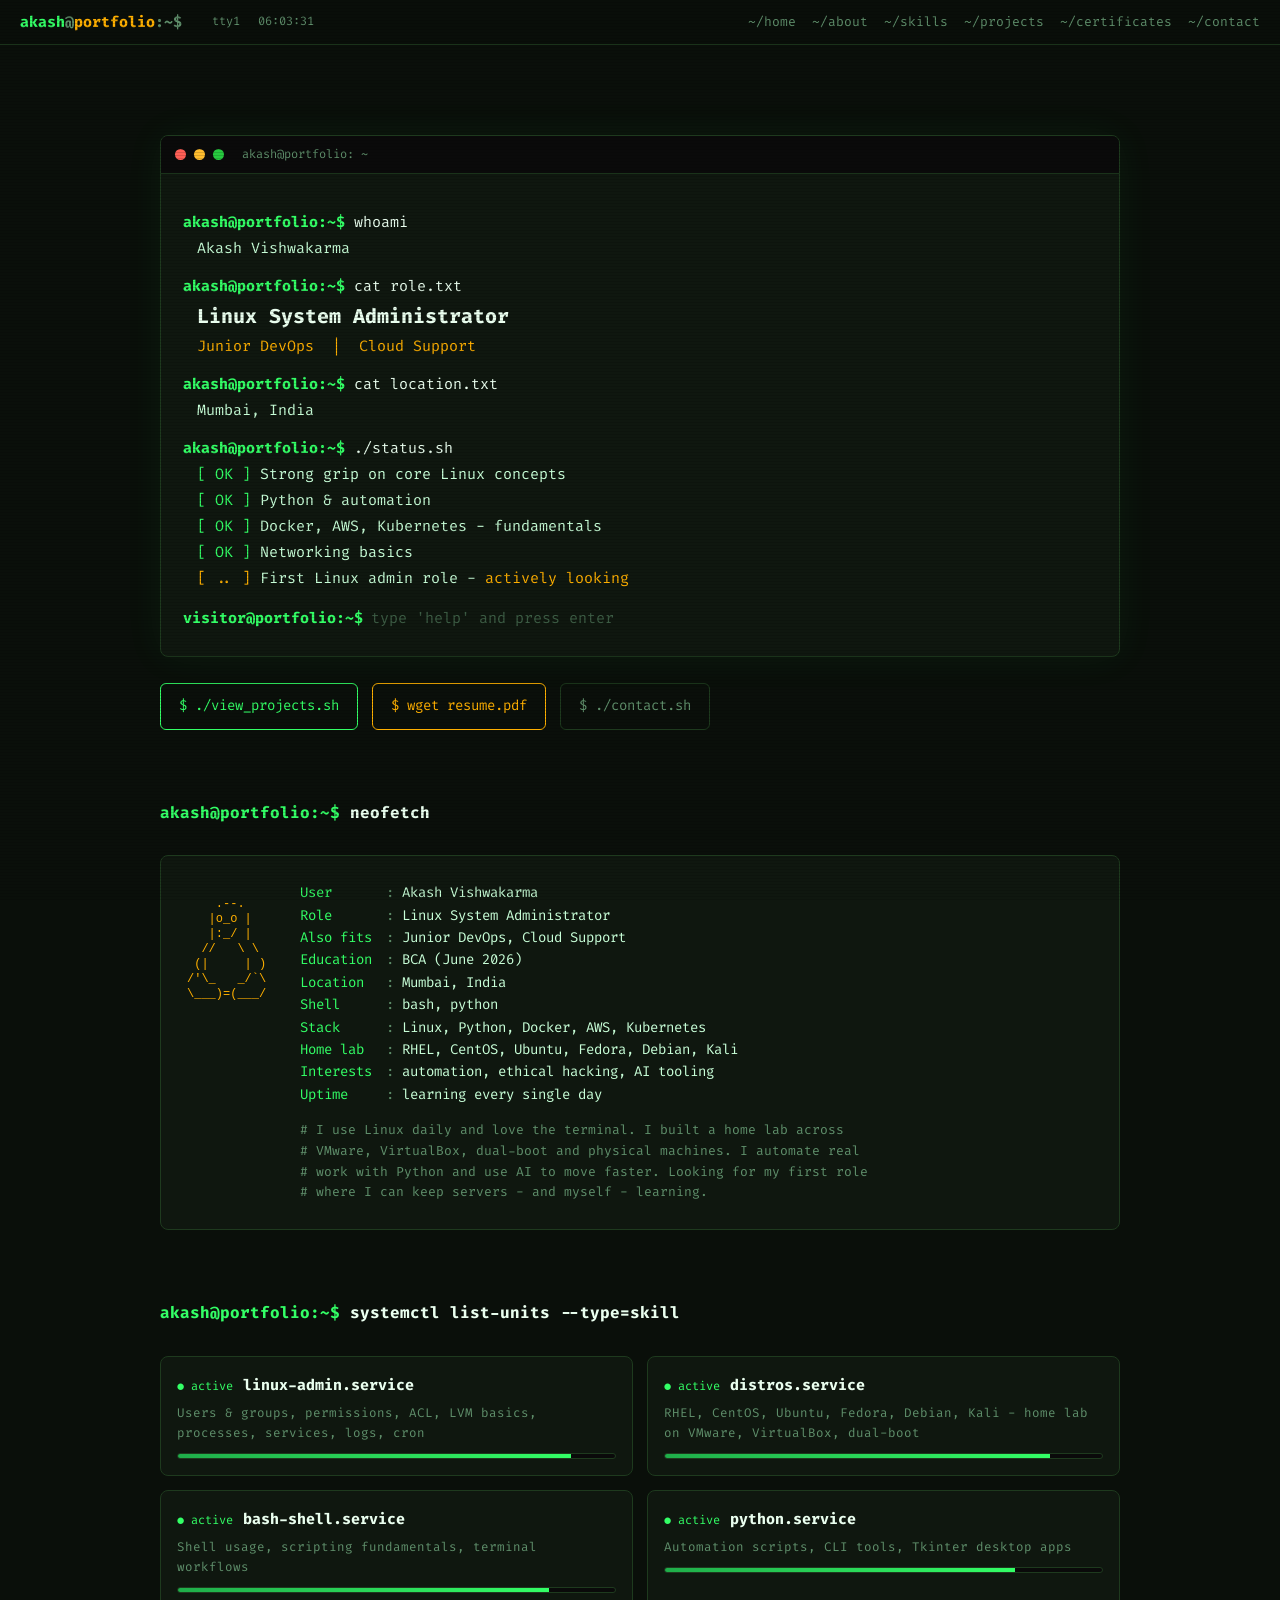
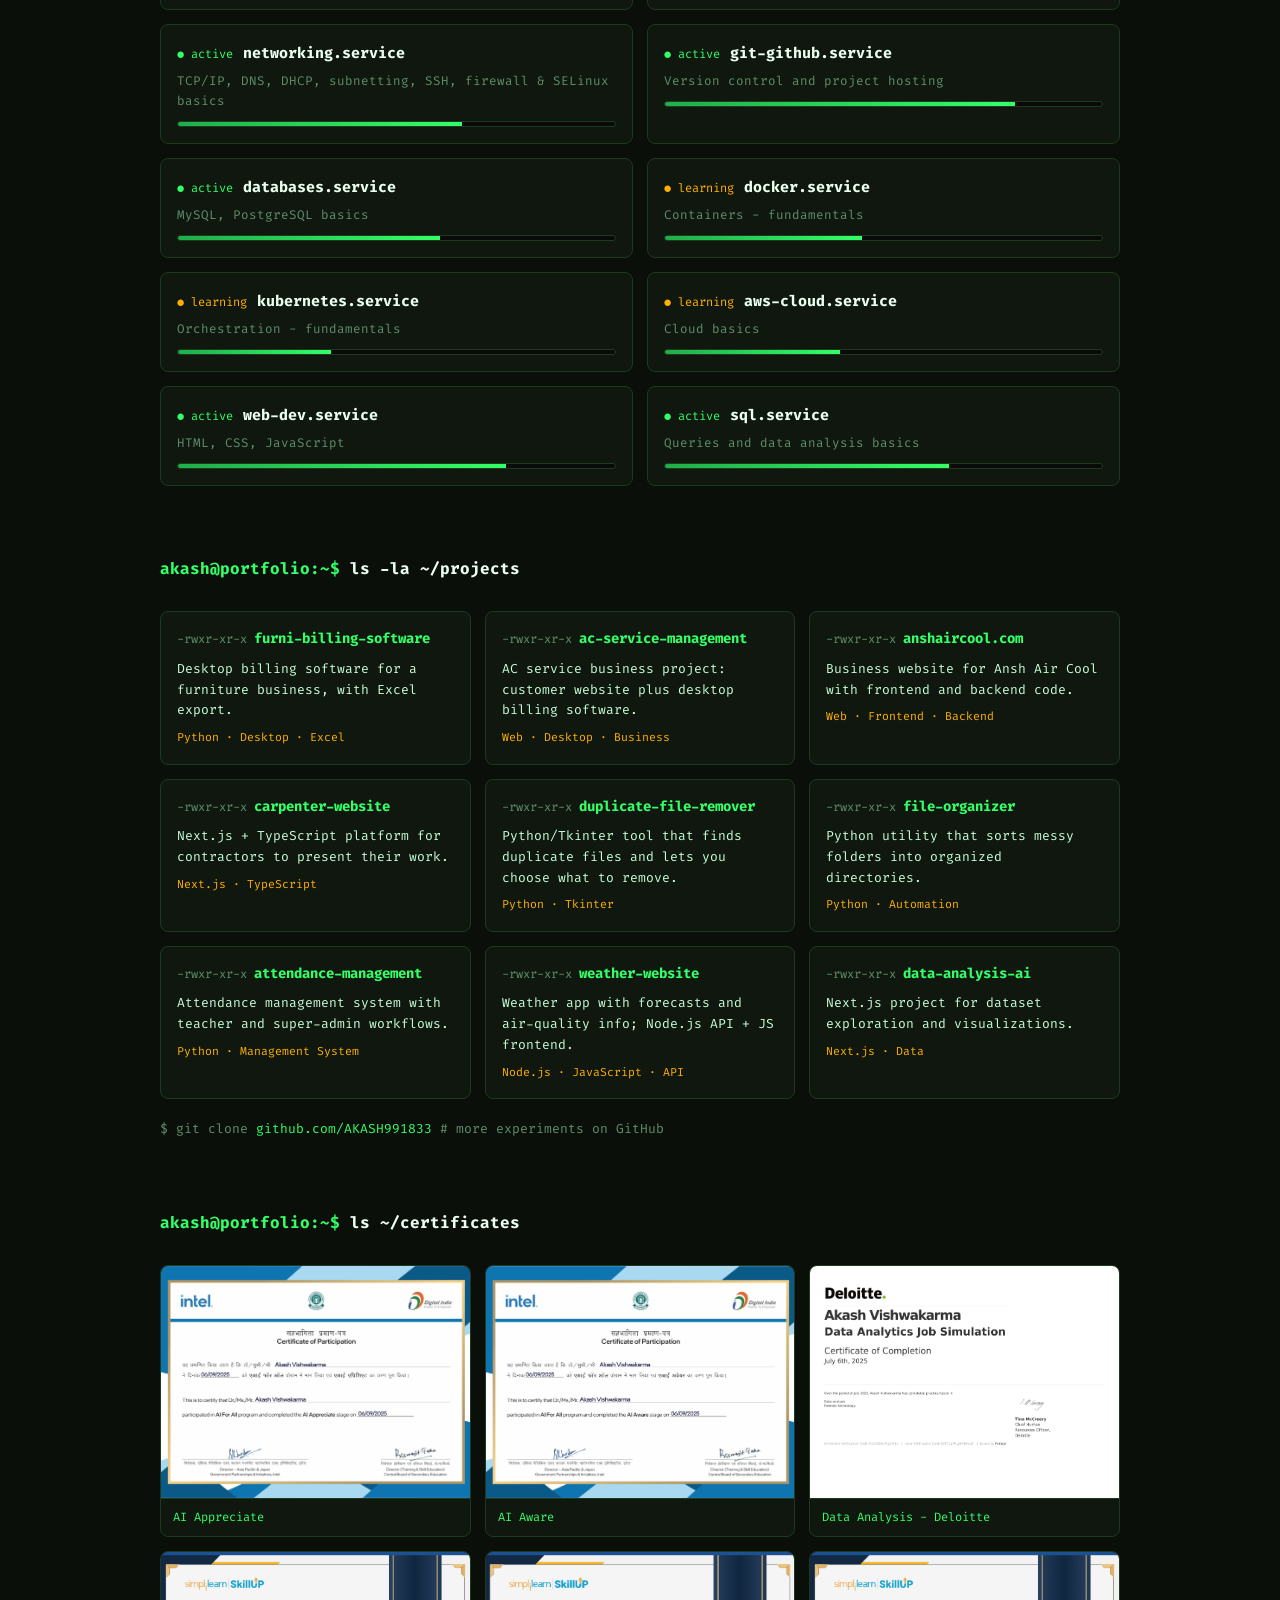
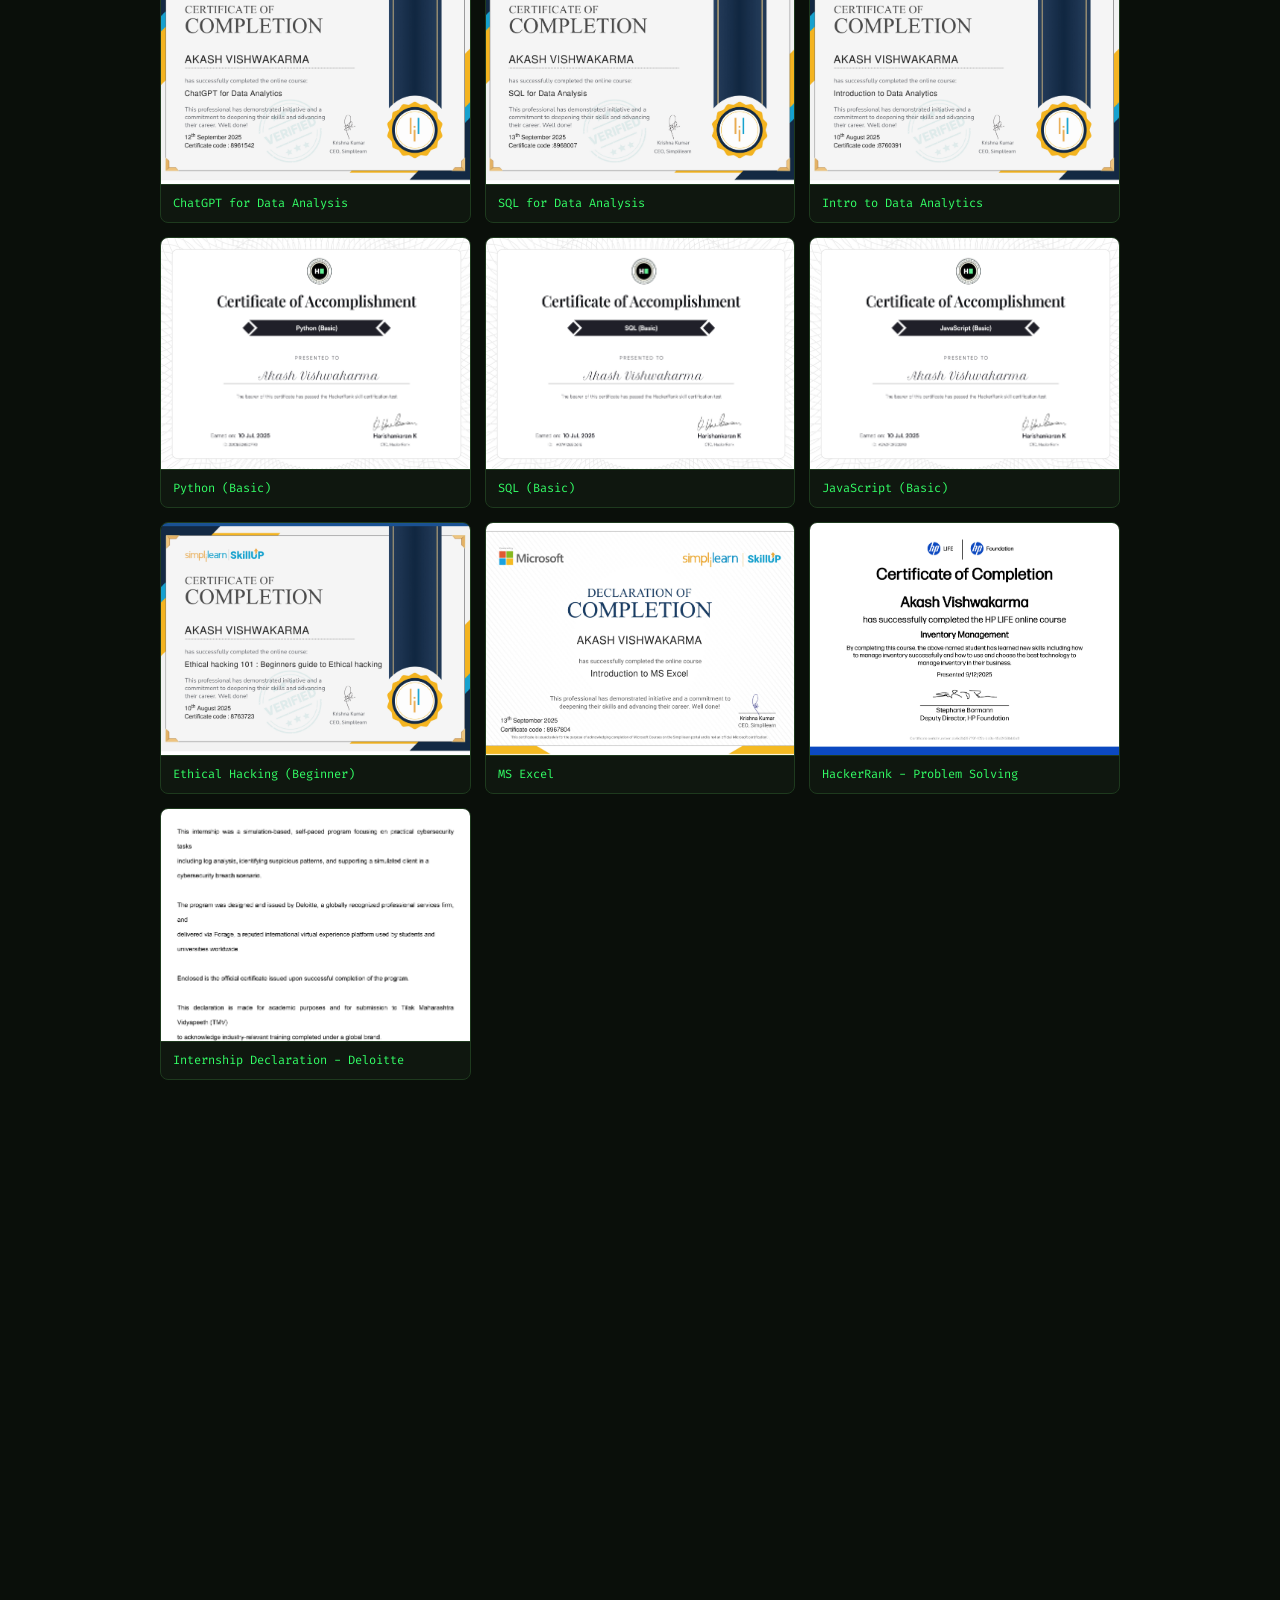
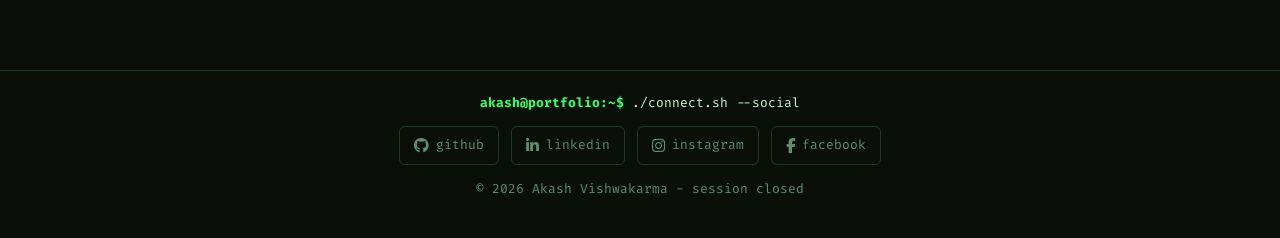
==== commit bc20760f: "Remove deleted repos from project grid, fix renamed link" ====
--- a/index.html
+++ b/index.html
@@ -133,12 +133,6 @@
 
   <div class="proj-grid">
 
-    <a class="proj" href="https://github.com/AKASH991833/ShellSense" target="_blank" rel="noopener">
-      <div class="p-head">-rwxr-xr-x <span class="p-name">shellsense</span></div>
-      <div class="p-desc">Python terminal assistant for Linux: command suggestions, fuzzy search and CLI tools.</div>
-      <div class="p-tags">Python &middot; Linux &middot; CLI</div>
-    </a>
-
     <a class="proj" href="https://github.com/AKASH991833/Furni_Billing_Software" target="_blank" rel="noopener">
       <div class="p-head">-rwxr-xr-x <span class="p-name">furni-billing-software</span></div>
       <div class="p-desc">Desktop billing software for a furniture business, with Excel export.</div>
@@ -175,7 +169,7 @@
       <div class="p-tags">Python &middot; Automation</div>
     </a>
 
-    <a class="proj" href="https://github.com/AKASH991833/Attendence_management_sys" target="_blank" rel="noopener">
+    <a class="proj" href="https://github.com/AKASH991833/Attendance_management_sys" target="_blank" rel="noopener">
       <div class="p-head">-rwxr-xr-x <span class="p-name">attendance-management</span></div>
       <div class="p-desc">Attendance management system with teacher and super-admin workflows.</div>
       <div class="p-tags">Python &middot; Management System</div>
@@ -191,18 +185,6 @@
       <div class="p-head">-rwxr-xr-x <span class="p-name">data-analysis-ai</span></div>
       <div class="p-desc">Next.js project for dataset exploration and visualizations.</div>
       <div class="p-tags">Next.js &middot; Data</div>
-    </a>
-
-    <a class="proj" href="https://github.com/AKASH991833/Modern-Timer" target="_blank" rel="noopener">
-      <div class="p-head">-rwxr-xr-x <span class="p-name">modern-timer</span></div>
-      <div class="p-desc">Stopwatch and countdown timer in the browser.</div>
-      <div class="p-tags">HTML &middot; CSS &middot; JavaScript</div>
-    </a>
-
-    <a class="proj" href="https://github.com/AKASH991833/Simple-Web-Calculator" target="_blank" rel="noopener">
-      <div class="p-head">-rwxr-xr-x <span class="p-name">web-calculator</span></div>
-      <div class="p-desc">Calculator and small utility tools built with JavaScript.</div>
-      <div class="p-tags">JavaScript</div>
     </a>
 
   </div>
